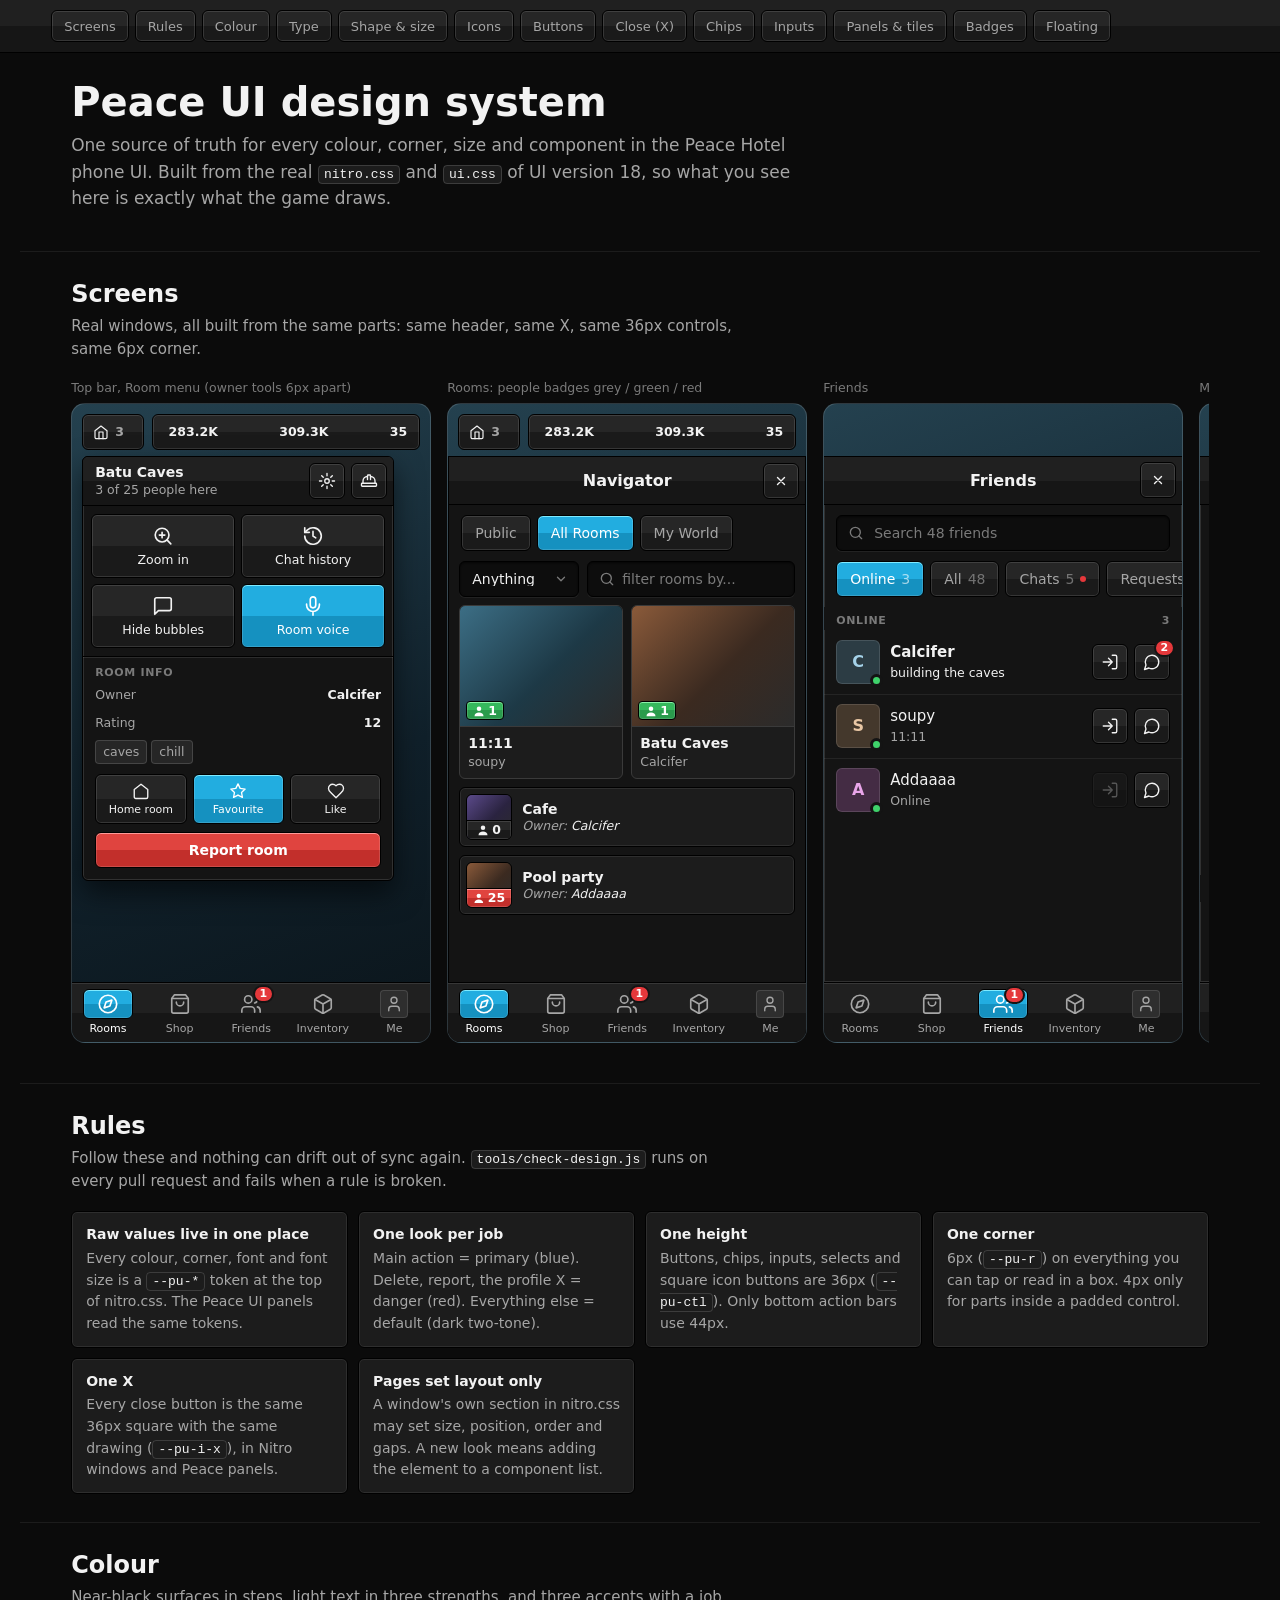
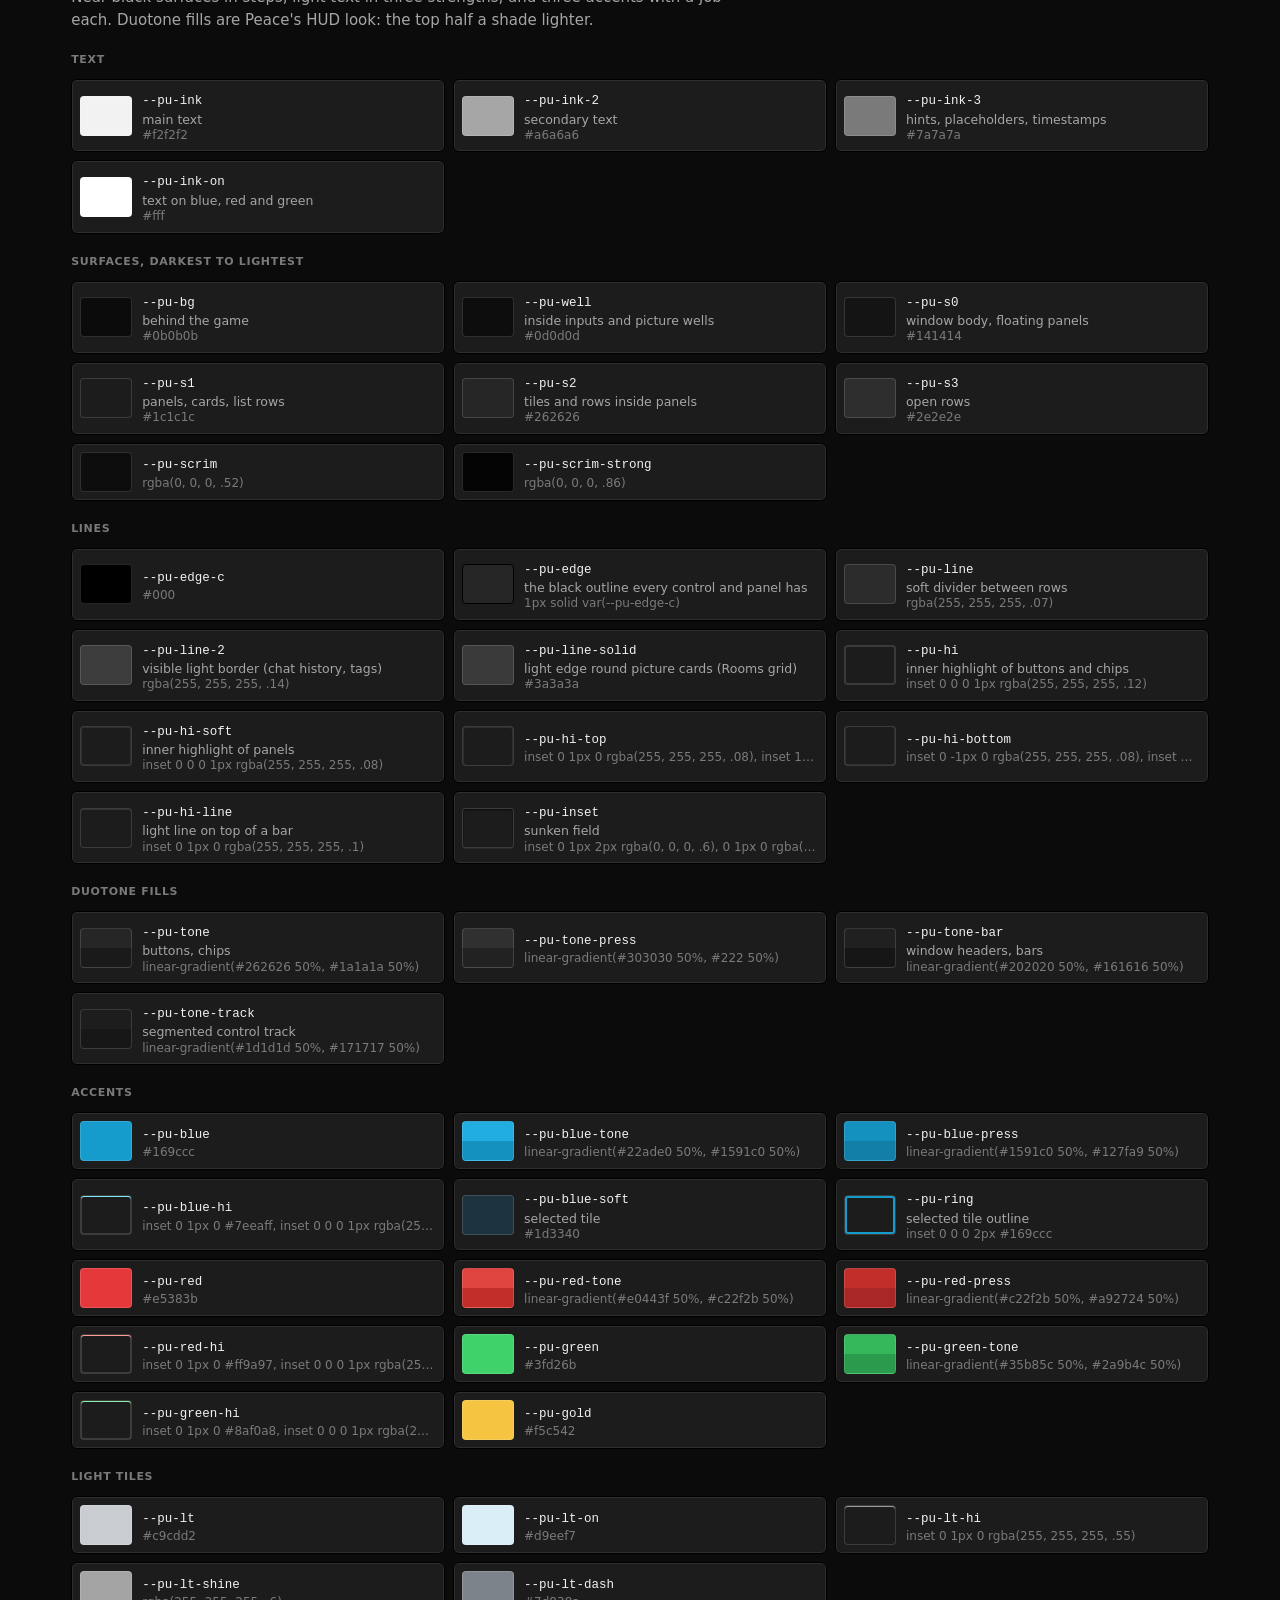
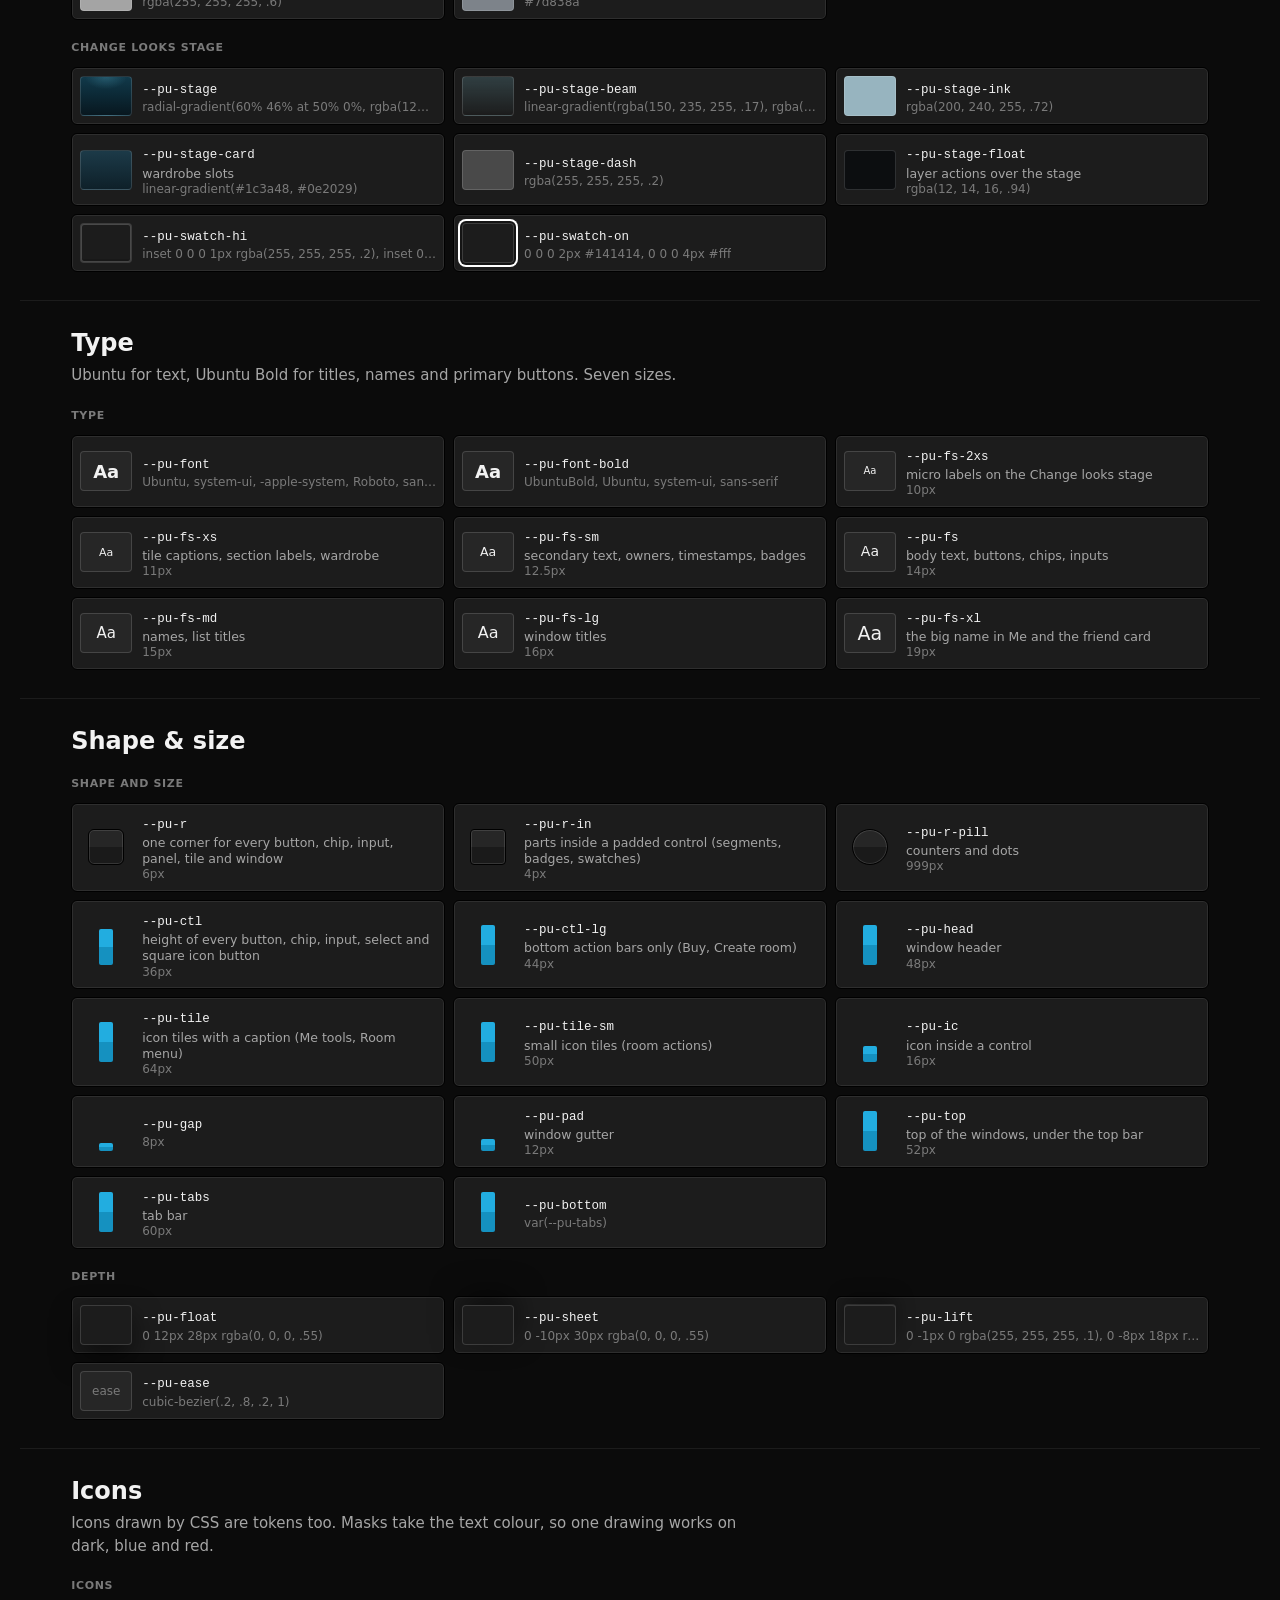
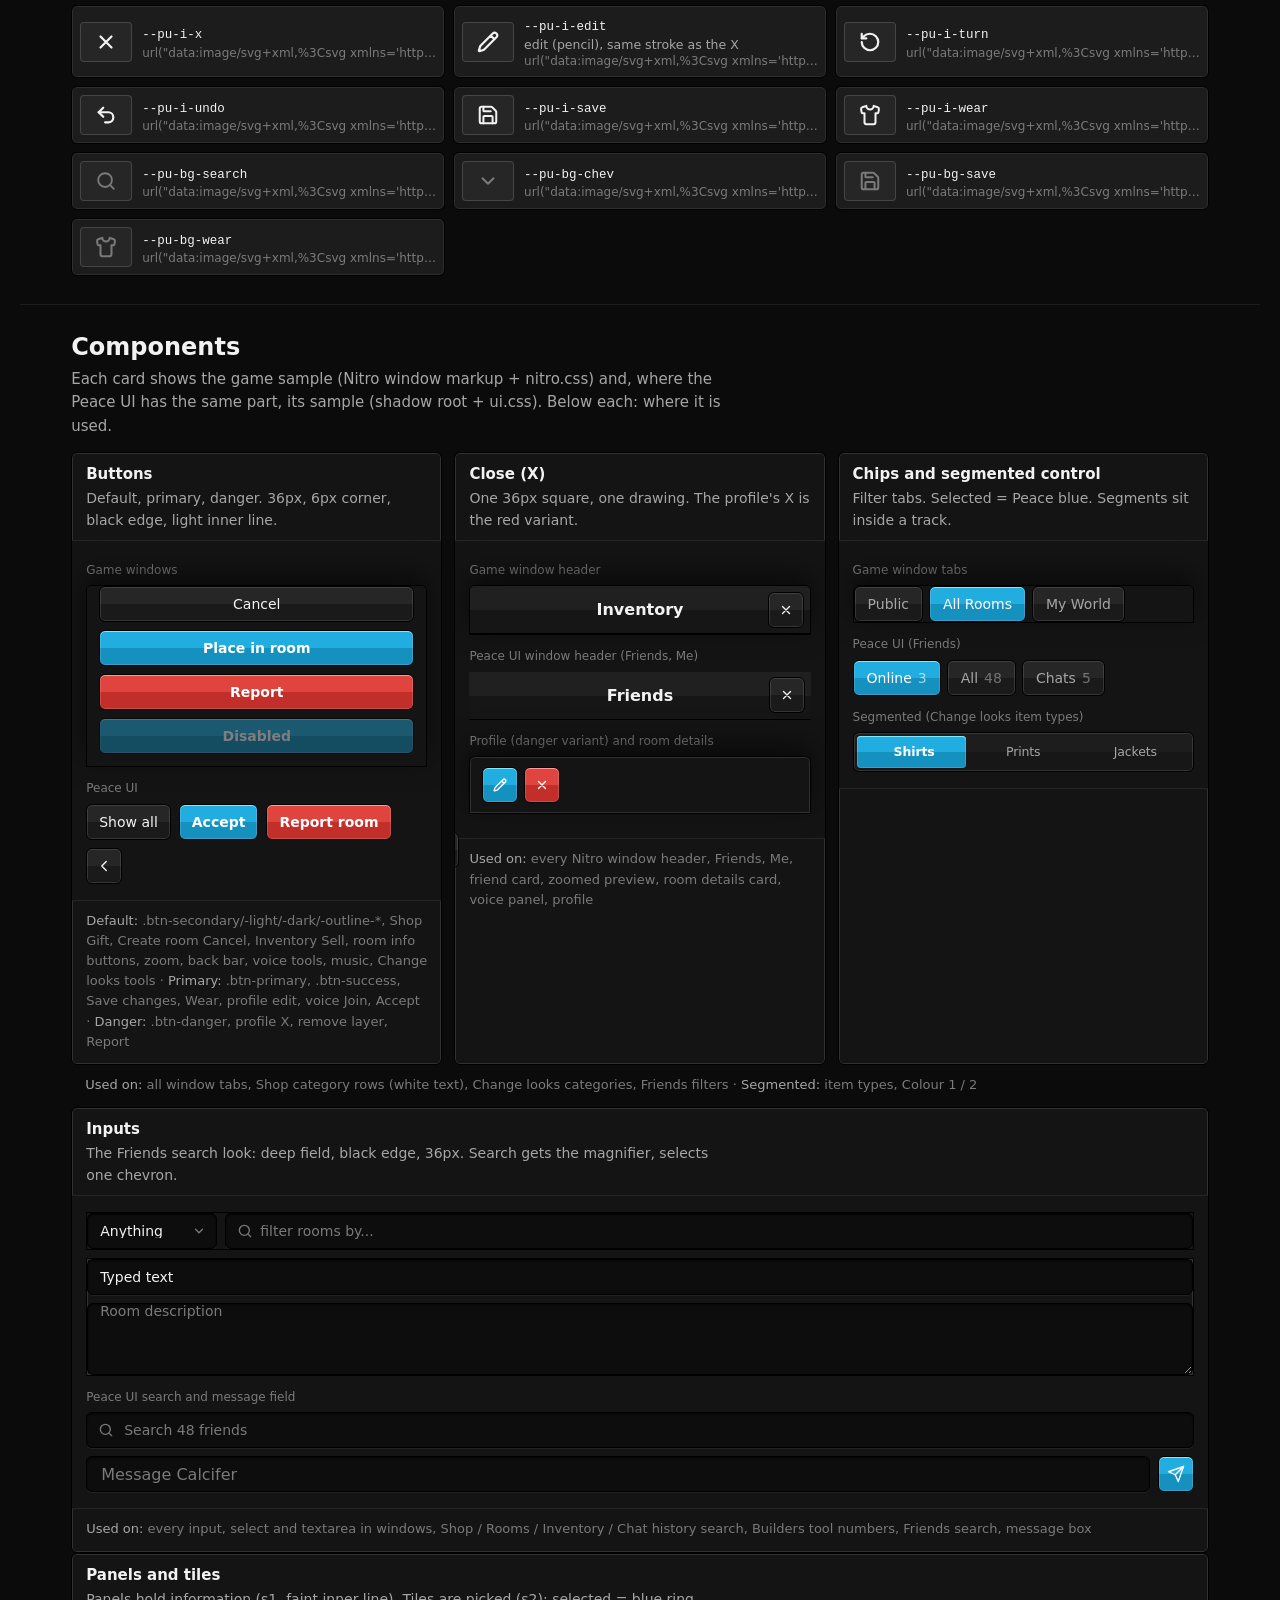
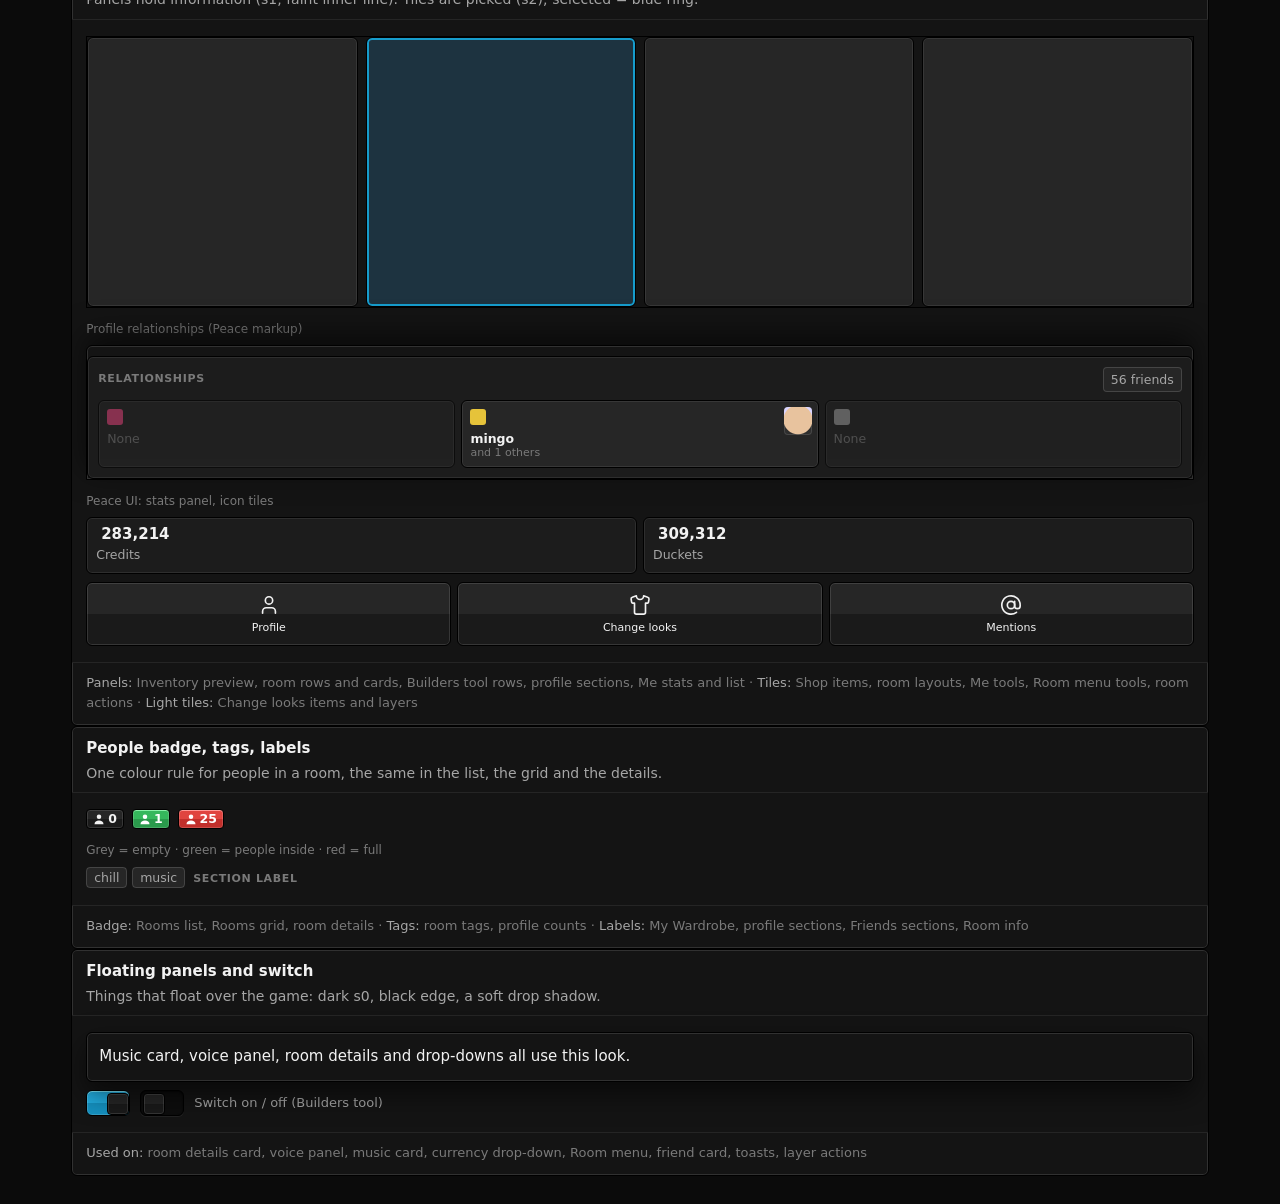
==== storybook/index.html @ 382a4e83 "Fix profile close button centring, tidy relationships, list every online player (v18) - Close/edit b" ====
<!DOCTYPE html>
<html lang="en" class="pu-on pu-dark">
<head>
<meta charset="utf-8">
<meta name="viewport" content="width=device-width, initial-scale=1">
<title>Peace UI design system</title>
<!-- The real game stylesheet (nitro.css): every sample below uses it, so this page can't drift from the game. -->
<style id="nitro">/*
 * Peace UI: added to the Nitro game document (not the Peace UI shadow root).
 * Every rule is gated on html.pu-on, which frame.js sets only after the Peace UI has mounted,
 * so if the script fails the original Nitro HUD stays visible.
 *
 * DESIGN SYSTEM. storybook/index.html in this repo shows every token and component, rendered with this file.
 *   1. TOKENS      Every colour, size, corner, font, shadow and icon. The only place with raw values.
 *                  ui.css (the Peace UI shadow root) uses the same tokens: custom properties inherit into it.
 *   2. SHELL       Nitro's own HUD hidden, the game area above the tab bar, windows as sheets, the dark pass.
 *   3. COMPONENTS  Each look is defined once, as a list of every element that has it: window, close (X),
 *                  buttons (default / primary / danger), chips, segmented control, inputs, panels, tiles,
 *                  pictures, floating panels, badges, tags, labels, text colours, switch.
 *   4. PAGES       Layout only (size, position, order, gaps, padding) per window. No colours, corners,
 *                  borders, shadows or fonts: for a new look, add the element to a component list above.
 *   5. MOTION
 * tools/check-design.js (run on every pull request) fails if a raw colour, corner or font shows up
 * outside TOKENS, in this file or in ui.css.
 */

/* ================================================================ 1. TOKENS */
/* @tokens-start */
html.pu-on {
  /* Type */
  --pu-font: Ubuntu, system-ui, -apple-system, Roboto, sans-serif;
  --pu-font-bold: UbuntuBold, Ubuntu, system-ui, sans-serif;
  --pu-fs-2xs: 10px;   /* micro labels on the Change looks stage */
  --pu-fs-xs: 11px;    /* tile captions, section labels, wardrobe */
  --pu-fs-sm: 12.5px;  /* secondary text, owners, timestamps, badges */
  --pu-fs: 14px;       /* body text, buttons, chips, inputs */
  --pu-fs-md: 15px;    /* names, list titles */
  --pu-fs-lg: 16px;    /* window titles */
  --pu-fs-xl: 19px;    /* the big name in Me and the friend card */

  /* Text */
  --pu-ink: #f2f2f2;   /* main text */
  --pu-ink-2: #a6a6a6; /* secondary text */
  --pu-ink-3: #7a7a7a; /* hints, placeholders, timestamps */
  --pu-ink-on: #fff;   /* text on blue, red and green */

  /* Surfaces, darkest to lightest */
  --pu-bg: #0b0b0b;    /* behind the game */
  --pu-well: #0d0d0d;  /* inside inputs and picture wells */
  --pu-s0: #141414;    /* window body, floating panels */
  --pu-s1: #1c1c1c;    /* panels, cards, list rows */
  --pu-s2: #262626;    /* tiles and rows inside panels */
  --pu-s3: #2e2e2e;    /* open rows */
  --pu-scrim: rgba(0, 0, 0, .52);
  --pu-scrim-strong: rgba(0, 0, 0, .86);

  /* Lines */
  --pu-edge-c: #000;
  --pu-edge: 1px solid var(--pu-edge-c);               /* the black outline every control and panel has */
  --pu-line: rgba(255, 255, 255, .07);                 /* soft divider between rows */
  --pu-line-2: rgba(255, 255, 255, .14);               /* visible light border (chat history, tags) */
  --pu-line-solid: #3a3a3a;                            /* light edge round picture cards (Rooms grid) */
  --pu-hi: inset 0 0 0 1px rgba(255, 255, 255, .12);   /* inner highlight of buttons and chips */
  --pu-hi-soft: inset 0 0 0 1px rgba(255, 255, 255, .08); /* inner highlight of panels */
  --pu-hi-top: inset 0 1px 0 rgba(255, 255, 255, .08), inset 1px 0 0 rgba(255, 255, 255, .08), inset -1px 0 0 rgba(255, 255, 255, .08);
  --pu-hi-bottom: inset 0 -1px 0 rgba(255, 255, 255, .08), inset 1px 0 0 rgba(255, 255, 255, .08), inset -1px 0 0 rgba(255, 255, 255, .08);
  --pu-hi-line: inset 0 1px 0 rgba(255, 255, 255, .1); /* light line on top of a bar */
  --pu-inset: inset 0 1px 2px rgba(0, 0, 0, .6), 0 1px 0 rgba(255, 255, 255, .06); /* sunken field */

  /* Duotone fills: Peace's HUD look, top half a shade lighter */
  --pu-tone: linear-gradient(#262626 50%, #1a1a1a 50%);       /* buttons, chips */
  --pu-tone-press: linear-gradient(#303030 50%, #222 50%);
  --pu-tone-bar: linear-gradient(#202020 50%, #161616 50%);   /* window headers, bars */
  --pu-tone-track: linear-gradient(#1d1d1d 50%, #171717 50%); /* segmented control track */

  /* Accents: Peace blue = main action / selected, red = close-danger / delete, green = people / online */
  --pu-blue: #169ccc;
  --pu-blue-tone: linear-gradient(#22ade0 50%, #1591c0 50%);
  --pu-blue-press: linear-gradient(#1591c0 50%, #127fa9 50%);
  --pu-blue-hi: inset 0 1px 0 #7eeaff, inset 0 0 0 1px rgba(255, 255, 255, .14);
  --pu-blue-soft: #1d3340;                                     /* selected tile */
  --pu-ring: inset 0 0 0 2px #169ccc;                          /* selected tile outline */
  --pu-red: #e5383b;
  --pu-red-tone: linear-gradient(#e0443f 50%, #c22f2b 50%);
  --pu-red-press: linear-gradient(#c22f2b 50%, #a92724 50%);
  --pu-red-hi: inset 0 1px 0 #ff9a97, inset 0 0 0 1px rgba(255, 255, 255, .14);
  --pu-green: #3fd26b;
  --pu-green-tone: linear-gradient(#35b85c 50%, #2a9b4c 50%);
  --pu-green-hi: inset 0 1px 0 #8af0a8, inset 0 0 0 1px rgba(255, 255, 255, .14);
  --pu-gold: #f5c542;

  /* Light tiles: avatar items and layers read better on a light tile */
  --pu-lt: #c9cdd2;
  --pu-lt-on: #d9eef7;
  --pu-lt-hi: inset 0 1px 0 rgba(255, 255, 255, .55);
  --pu-lt-shine: rgba(255, 255, 255, .6);
  --pu-lt-dash: #7d838a;
  /* Change looks stage: Peace's teal spotlight */
  --pu-stage: radial-gradient(60% 46% at 50% 0%, rgba(120, 225, 255, .2), transparent 70%), linear-gradient(#11394a, #0c2a37 45%, #08171f);
  --pu-stage-beam: linear-gradient(rgba(150, 235, 255, .17), rgba(150, 235, 255, .03) 85%, transparent);
  --pu-stage-ink: rgba(200, 240, 255, .72);
  --pu-stage-card: linear-gradient(#1c3a48, #0e2029);          /* wardrobe slots */
  --pu-stage-dash: rgba(255, 255, 255, .2);
  --pu-stage-float: rgba(12, 14, 16, .94);                     /* layer actions over the stage */
  --pu-swatch-hi: inset 0 0 0 1px rgba(255, 255, 255, .2), inset 0 -3px 0 rgba(0, 0, 0, .14);
  --pu-swatch-on: 0 0 0 2px #141414, 0 0 0 4px #fff;

  /* Shape and size */
  --pu-r: 6px;         /* one corner for every button, chip, input, panel, tile and window */
  --pu-r-in: 4px;      /* parts inside a padded control (segments, badges, swatches) */
  --pu-r-pill: 999px;  /* counters and dots */
  --pu-ctl: 36px;      /* height of every button, chip, input, select and square icon button */
  --pu-ctl-lg: 44px;   /* bottom action bars only (Buy, Create room) */
  --pu-head: 48px;     /* window header */
  --pu-tile: 64px;     /* icon tiles with a caption (Me tools, Room menu) */
  --pu-tile-sm: 50px;  /* small icon tiles (room actions) */
  --pu-ic: 16px;       /* icon inside a control */
  --pu-gap: 8px;
  --pu-pad: 12px;      /* window gutter */
  --pu-top: 52px;      /* top of the windows, under the top bar */
  --pu-tabs: 60px;     /* tab bar */
  --pu-bottom: var(--pu-tabs);

  /* Depth */
  --pu-float: 0 12px 28px rgba(0, 0, 0, .55);
  --pu-sheet: 0 -10px 30px rgba(0, 0, 0, .55);
  --pu-lift: 0 -1px 0 rgba(255, 255, 255, .1), 0 -8px 18px rgba(0, 0, 0, .35);
  --pu-ease: cubic-bezier(.2, .8, .2, 1);

  /* Icons. Masks (drawn in currentColor): close, turn, undo, save, wear. Backgrounds (drawn in --pu-ink-3): search, chevron, hints. */
  --pu-i-x: url("data:image/svg+xml,%3Csvg xmlns='http://www.w3.org/2000/svg' viewBox='0 0 24 24' fill='none' stroke='%23000' stroke-width='2.4' stroke-linecap='round'%3E%3Cpath d='M18 6 6 18M6 6l12 12'/%3E%3C/svg%3E");
  --pu-i-edit: url("data:image/svg+xml,%3Csvg xmlns='http://www.w3.org/2000/svg' viewBox='0 0 24 24' fill='none' stroke='%23000' stroke-width='2.4' stroke-linecap='round' stroke-linejoin='round'%3E%3Cpath d='M21.17 6.81a2.82 2.82 0 0 0-3.99-3.99L3.84 16.17a2 2 0 0 0-.5.83l-1.32 4.35a.5.5 0 0 0 .62.62l4.35-1.32a2 2 0 0 0 .83-.5zM15 5l4 4'/%3E%3C/svg%3E"); /* edit (pencil), same stroke as the X */
  --pu-i-turn: url("data:image/svg+xml,%3Csvg xmlns='http://www.w3.org/2000/svg' viewBox='0 0 24 24' fill='none' stroke='%23000' stroke-width='2.4' stroke-linecap='round' stroke-linejoin='round'%3E%3Cpath d='M3 12a9 9 0 1 0 9-9 9.75 9.75 0 0 0-6.74 2.74L3 8'/%3E%3Cpath d='M3 3v5h5'/%3E%3C/svg%3E");
  --pu-i-undo: url("data:image/svg+xml,%3Csvg xmlns='http://www.w3.org/2000/svg' viewBox='0 0 24 24' fill='none' stroke='%23000' stroke-width='2.4' stroke-linecap='round' stroke-linejoin='round'%3E%3Cpath d='M9 14 4 9l5-5'/%3E%3Cpath d='M4 9h10.5a5.5 5.5 0 0 1 0 11H11'/%3E%3C/svg%3E");
  --pu-i-save: url("data:image/svg+xml,%3Csvg xmlns='http://www.w3.org/2000/svg' viewBox='0 0 24 24' fill='none' stroke='%23000' stroke-width='2.2' stroke-linecap='round' stroke-linejoin='round'%3E%3Cpath d='M15.2 3a2 2 0 0 1 1.4.6l3.8 3.8a2 2 0 0 1 .6 1.4V19a2 2 0 0 1-2 2H5a2 2 0 0 1-2-2V5a2 2 0 0 1 2-2z'/%3E%3Cpath d='M17 21v-7a1 1 0 0 0-1-1H8a1 1 0 0 0-1 1v7'/%3E%3Cpath d='M7 3v4a1 1 0 0 0 1 1h7'/%3E%3C/svg%3E");
  --pu-i-wear: url("data:image/svg+xml,%3Csvg xmlns='http://www.w3.org/2000/svg' viewBox='0 0 24 24' fill='none' stroke='%23000' stroke-width='2.2' stroke-linecap='round' stroke-linejoin='round'%3E%3Cpath d='M20.38 3.46 16 2a4 4 0 0 1-8 0L3.62 3.46a2 2 0 0 0-1.34 2.23l.58 3.47a1 1 0 0 0 .99.84H6v10c0 1.1.9 2 2 2h8a2 2 0 0 0 2-2V10h2.15a1 1 0 0 0 .99-.84l.58-3.47a2 2 0 0 0-1.34-2.23z'/%3E%3C/svg%3E");
  --pu-bg-search: url("data:image/svg+xml,%3Csvg xmlns='http://www.w3.org/2000/svg' viewBox='0 0 24 24' fill='none' stroke='%237a7a7a' stroke-width='2' stroke-linecap='round'%3E%3Ccircle cx='11' cy='11' r='7.5'/%3E%3Cpath d='m20.5 20.5-4.2-4.2'/%3E%3C/svg%3E");
  --pu-bg-chev: url("data:image/svg+xml,%3Csvg xmlns='http://www.w3.org/2000/svg' viewBox='0 0 24 24' fill='none' stroke='%237a7a7a' stroke-width='2.2' stroke-linecap='round' stroke-linejoin='round'%3E%3Cpath d='m6 9 6 6 6-6'/%3E%3C/svg%3E");
  --pu-bg-save: url("data:image/svg+xml,%3Csvg xmlns='http://www.w3.org/2000/svg' viewBox='0 0 24 24' fill='none' stroke='%237a7a7a' stroke-width='2.2' stroke-linecap='round' stroke-linejoin='round'%3E%3Cpath d='M15.2 3a2 2 0 0 1 1.4.6l3.8 3.8a2 2 0 0 1 .6 1.4V19a2 2 0 0 1-2 2H5a2 2 0 0 1-2-2V5a2 2 0 0 1 2-2z'/%3E%3Cpath d='M17 21v-7a1 1 0 0 0-1-1H8a1 1 0 0 0-1 1v7'/%3E%3Cpath d='M7 3v4a1 1 0 0 0 1 1h7'/%3E%3C/svg%3E");
  --pu-bg-wear: url("data:image/svg+xml,%3Csvg xmlns='http://www.w3.org/2000/svg' viewBox='0 0 24 24' fill='none' stroke='%237a7a7a' stroke-width='2.2' stroke-linecap='round' stroke-linejoin='round'%3E%3Cpath d='M20.38 3.46 16 2a4 4 0 0 1-8 0L3.62 3.46a2 2 0 0 0-1.34 2.23l.58 3.47a1 1 0 0 0 .99.84H6v10c0 1.1.9 2 2 2h8a2 2 0 0 0 2-2V10h2.15a1 1 0 0 0 .99-.84l.58-3.47a2 2 0 0 0-1.34-2.23z'/%3E%3C/svg%3E");
}
html.pu-looks { --pu-bottom: 0px; }
/* @tokens-end */


/* ================================================================ 2. SHELL */
/* Keep all of Nitro (room, windows, chat input) above the Peace tab bar.
   The transform makes Nitro's position:fixed children use #root as their box. */
html.pu-on #root {
  position: fixed !important; top: 0 !important; left: 0 !important; right: 0 !important; bottom: var(--pu-bottom) !important;
  width: auto !important; height: auto !important; overflow: hidden !important; transform: translateZ(0);
}
html.pu-on body { background: var(--pu-bg) !important; }

/* Nitro's own navigation, replaced by the Peace tab bar, Friends and Me.
   Hidden elements can still be clicked from script, which is how the tabs open Nitro windows. */
html.pu-on .nitro-hud-tabbar,
html.pu-on .nitro-hud-tabs-toggle,
html.pu-on .toolbar-navigation-list,
html.pu-on .toolbar-collapse-toggle,
html.pu-on .nitro-toolbar-me,
html.pu-on .hud-more-friends,
html.pu-on .toolbar-friend-bar-container,
html.pu-on .nitro-purse-container { display: none !important; }

/* Peace's More sheet stays in the page (hidden, no height) so its room tools and voice panel can render. */
html.pu-on .nitro-hud-more-sheet {
  display: block !important; visibility: hidden !important; height: 0 !important; min-height: 0 !important; max-height: 0 !important;
  padding: 0 !important; margin: 0 !important; border: 0 !important; overflow: visible !important;
  transform: none !important; animation: none !important; pointer-events: none !important;
}
html.pu-on .nitro-hud-more-sheet > :not(#hud-more-voice):not(#hud-more-room) { display: none !important; }

/* Every Nitro window is a full-width sheet at the bottom of the game area, so none is wider than the screen. */
html.pu-on .draggable-window { left: 0 !important; right: 0 !important; top: auto !important; bottom: 0 !important; transform: none !important; width: 100% !important; }
html.pu-on .draggable-window > .nitro-card {
  width: 100% !important; min-width: 0 !important; max-width: none !important; max-height: calc(100vh - var(--pu-bottom) - 60px) !important; overflow: hidden !important;
}
/* No dead space at the bottom (Nitro caps the content at 80% of the card) */
html.pu-on .draggable-window > .nitro-card > .content-area { max-height: none !important; min-height: 0 !important; }
/* Big windows take the whole game area under the top bar */
html.pu-on .draggable-window:has(> .nitro-catalog),
html.pu-on .draggable-window:has(> .nitro-inventory:not(.trading)),
html.pu-on .draggable-window:has(> .nitro-navigator),
html.pu-on .draggable-window:has(> .nitro-rarevalues-window),
html.pu-on .draggable-window:has(> .nitro-room-creator) { top: var(--pu-top) !important; }
html.pu-on .draggable-window > :is(.nitro-catalog, .nitro-inventory:not(.trading), .nitro-navigator, .nitro-rarevalues-window, .nitro-room-creator) {
  height: 100% !important; max-height: none !important;
}
html.pu-on :is(.nitro-catalog, .nitro-inventory, .nitro-navigator, .nitro-room-creator) .content-area { flex: 1 1 auto !important; min-height: 0 !important; height: auto !important; }
/* Change looks covers the top bar and the tab bar too (frame.js sets html.pu-looks and hides the Peace UI bars) */
html.pu-on .draggable-window:has(> .nitro-avatar-editor) { top: 0 !important; bottom: 0 !important; height: auto !important; }
html.pu-on .draggable-window > .nitro-avatar-editor { height: 100% !important; min-height: 0 !important; max-height: none !important; }
html.pu-looks #hud-more-voice:not(:empty) { visibility: hidden !important; pointer-events: none !important; }
/* Room menu reads Nitro's Room info window; it stays open but hidden while the menu is open */
html.pu-rihide .draggable-window:has(> .nitro-room-info) { visibility: hidden !important; pointer-events: none !important; }
/* Scrolling lists built on Bootstrap's .grid: the first row was 1fr and stretched. */
html.pu-on .nitro-card .overflow-auto.grid { grid-template-rows: none !important; align-content: start !important; }

/* Dark pass: frame.js marks elements by their computed colour (Nitro's windows are drawn for a light theme).
   Near-black text turns light, light neutral backgrounds become dark surfaces, pastels keep a faint tint. */
html.pu-dark [data-pu-ink="1"] { color: var(--pu-ink) !important; }
html.pu-dark [data-pu-ink="2"] { color: var(--pu-ink-2) !important; }
html.pu-dark [data-pu-ink="tint"] { color: var(--pu-tink) !important; }
/* Only the colour changes when the element has its own picture: virtual lists (Change looks items) mark a tile
   before Nitro gives it its image, and the background shorthand would hide that image. */
html.pu-dark [data-pu-bg="1"]:not([style*="background-image"]) { background: var(--pu-s1) !important; box-shadow: none !important; }
html.pu-dark [data-pu-bg="2"]:not([style*="background-image"]) { background: var(--pu-s2) !important; box-shadow: none !important; }
html.pu-dark [data-pu-bg="tint"]:not([style*="background-image"]) { background: color-mix(in srgb, var(--pu-tint) 14%, var(--pu-s1)) !important; box-shadow: none !important; }
html.pu-dark [data-pu-bg="1"][style*="background-image"] { background-color: var(--pu-s1) !important; box-shadow: none !important; }
html.pu-dark [data-pu-bg="2"][style*="background-image"] { background-color: var(--pu-s2) !important; box-shadow: none !important; }
html.pu-dark [data-pu-bg="tint"][style*="background-image"] { background-color: color-mix(in srgb, var(--pu-tint) 14%, var(--pu-s1)) !important; box-shadow: none !important; }
html.pu-dark [data-pu-bd="1"] { border-color: var(--pu-line) !important; }

/* Scroll edge fade: registered here (document) so the Peace UI shadow root can use them too.
   Lists fade at the top/bottom edge only while there is more to scroll that way. */
@property --pu-ft { syntax: '<length>'; inherits: false; initial-value: 0px; }
@property --pu-fb { syntax: '<length>'; inherits: false; initial-value: 0px; }
@keyframes pu-edge { 0% { --pu-ft: 0px; --pu-fb: 22px; } 6% { --pu-ft: 22px; --pu-fb: 22px; } 94% { --pu-ft: 22px; --pu-fb: 22px; } 100% { --pu-ft: 22px; --pu-fb: 0px; } }
html.pu-on .draggable-window > .nitro-card:not(.nitro-avatar-editor) .overflow-auto,
html.pu-on .nitro-inventory .g-col-7 > div,
html.pu-on .nitro-room-creator .content-area {
  -webkit-mask-image: linear-gradient(to bottom, transparent 0, black var(--pu-ft), black calc(100% - var(--pu-fb)), transparent 100%);
  mask-image: linear-gradient(to bottom, transparent 0, black var(--pu-ft), black calc(100% - var(--pu-fb)), transparent 100%);
  animation: pu-edge linear both; animation-timeline: scroll(self);
}


/* ================================================================ 3. COMPONENTS */

/* ---- Window: card, header, title ---- */
html.pu-on .draggable-window > .nitro-card {
  background: var(--pu-s0) !important; border: var(--pu-edge) !important; border-radius: var(--pu-r) var(--pu-r) 0 0 !important; box-shadow: var(--pu-hi), var(--pu-sheet) !important;
}
html.pu-on .draggable-window > :is(.nitro-catalog, .nitro-inventory:not(.trading), .nitro-navigator, .nitro-rarevalues-window, .nitro-room-creator, .nitro-avatar-editor) {
  border-radius: 0 !important; box-shadow: var(--pu-hi) !important;
}
html.pu-on .draggable-window > .nitro-avatar-editor { border: 0 !important; box-shadow: none !important; }
html.pu-on .draggable-window .nitro-card-header {
  min-height: var(--pu-head) !important; padding: 0 !important;
  background: var(--pu-tone-bar) !important; border: 0 !important; border-bottom: var(--pu-edge) !important; box-shadow: none !important;
}
html.pu-on .draggable-window .nitro-card-header-text { color: var(--pu-ink) !important; font: 700 var(--pu-fs-lg)/1.2 var(--pu-font-bold) !important; text-shadow: none !important; }
html.pu-on .draggable-window .nitro-card .content-area { background: var(--pu-s0) !important; color: var(--pu-ink) !important; }
html.pu-on .draggable-window .nitro-card-tabs { background: var(--pu-s0) !important; border: 0 !important; box-shadow: none !important; }

/* ---- Close (X): one size, one drawing, everywhere. The profile's is the red variant (danger). ---- */
html.pu-on .draggable-window .nitro-card-header-close,
html.pu-on .user-profile .profile-nav-close,
html.pu-on .user-profile .profile-nav-edit,
html.pu-on .popover .pu-x,
html.pu-on #hud-more-voice .voice-tools-toggle {
  width: var(--pu-ctl) !important; height: var(--pu-ctl) !important; min-width: var(--pu-ctl) !important; padding: 0 !important; margin: 0 !important;
  display: flex !important; align-items: center !important; justify-content: center !important; gap: 0 !important; cursor: pointer;
  background: var(--pu-tone) !important; border: var(--pu-edge) !important; border-radius: var(--pu-r) !important; box-shadow: var(--pu-hi) !important;
  color: var(--pu-ink) !important; font-size: 0 !important; line-height: 0 !important; text-shadow: none !important;
}
html.pu-on .draggable-window .nitro-card-header-close > *,
html.pu-on .user-profile .profile-nav-close > *,
html.pu-on .user-profile .profile-nav-edit > *,
html.pu-on .popover .pu-x > *,
html.pu-on #hud-more-voice .voice-tools-toggle > * { display: none !important; }
html.pu-on .draggable-window .nitro-card-header-close::before,
html.pu-on .user-profile .profile-nav-close::before,
html.pu-on .user-profile .profile-nav-edit::before,
html.pu-on .popover .pu-x::before,
html.pu-on #hud-more-voice .voice-tools-toggle::before {
  content: '' !important; display: block !important; position: static !important; flex: none !important; width: 14px !important; height: 14px !important; margin: 0 !important;
  border: 0 !important; background: currentColor !important; transform: none !important; opacity: 1 !important;
  -webkit-mask: var(--pu-i-x) center / contain no-repeat; mask: var(--pu-i-x) center / contain no-repeat;
}
html.pu-on .draggable-window .nitro-card-header-close::after,
html.pu-on .user-profile .profile-nav-close::after,
html.pu-on .user-profile .profile-nav-edit::after,
html.pu-on .popover .pu-x::after,
html.pu-on #hud-more-voice .voice-tools-toggle::after { content: none !important; display: none !important; }
html.pu-on .user-profile .profile-nav-edit::before { -webkit-mask-image: var(--pu-i-edit); mask-image: var(--pu-i-edit); }
/* The profile's X is a .btn with a "×" text: the button rule's font size would show it under the drawing. */
html.pu-on .draggable-window > .nitro-card.user-profile .profile-nav-actions .btn { font-size: 0 !important; gap: 0 !important; }
html.pu-on .draggable-window .nitro-card-header-close:active,
html.pu-on .popover .pu-x:active,
html.pu-on #hud-more-voice .voice-tools-toggle:active { background: var(--pu-tone-press) !important; }

/* ---- Buttons. Every button in a window is one height (--pu-ctl) and one of three looks:
        default (dark two-tone), primary (Peace blue), danger (red). ---- */
html.pu-on .draggable-window > .nitro-card:not(.nitro-avatar-editor) .btn {
  min-height: var(--pu-ctl); padding-top: 0; padding-bottom: 0; display: inline-flex; align-items: center; justify-content: center; gap: 6px;
  border-radius: var(--pu-r) !important; font-size: var(--pu-fs) !important; line-height: 1.2 !important; text-shadow: none !important;
}
/* every clickable box in a window gets the one corner */
html.pu-on .draggable-window > .nitro-card:not(.nitro-avatar-editor) :is(.form-control, .form-select, .nav-link, .layout-grid-item) { border-radius: var(--pu-r) !important; }
html.pu-on .draggable-window > .nitro-card:not(.nitro-avatar-editor) .btn.btn-sm { min-height: var(--pu-ctl); }
html.pu-on .draggable-window > .nitro-card:not(.nitro-avatar-editor) .btn svg { flex: none; }
/* default */
html.pu-on .draggable-window :is(.btn-secondary, .btn-light, .btn-dark, .btn-outline-secondary, .btn-outline-dark, .btn-outline-light),
html.pu-on .draggable-window .nitro-catalog .purchase-buttons .btn-primary,
html.pu-on .draggable-window .nitro-inventory .g-col-5 .btn + .btn-primary,
html.pu-on .draggable-window .nitro-room-creator .g-col-5 > .d-flex.gap-2:last-child .btn-danger,
html.pu-on .draggable-window .nitro-room-info .settings-room-infoss,
html.pu-on .draggable-window .nitro-room-info .btn-grpup .btn,
html.pu-on .draggable-window .nitro-avatar-editor .figure-preview-container .arrow-container .icon,
html.pu-on .draggable-window .nitro-avatar-editor .action-buttons .btn,
html.pu-on .draggable-window .nitro-avatar-editor .avatar-layer-panel .btn-layers,
html.pu-on .draggable-window .nitro-avatar-editor .saved-outfit-container .button-container > *,
html.pu-on .nitro-avatar-editor .pu-lkbar > button,
html.pu-on .nitro-catalog .pu-back,
html.pu-on .pu-zoom,
html.pu-on #hud-more-voice .voice-tool-button,
html.pu-on #hud-more-voice .voice-icon-button,
html.pu-on .nitro-phone-corner .phone-corner-btn,
html.pu-on .rv-pagebtn,
html.pu-on .chat-input-extras-close,
html.pu-on .chat-image-upload-btn:not(.send),
html.pu-on .user-profile .friend-btn {
  background: var(--pu-tone) !important; border: var(--pu-edge) !important; border-image: none !important; border-radius: var(--pu-r) !important; box-shadow: var(--pu-hi) !important;
  color: var(--pu-ink) !important; font-family: var(--pu-font) !important; font-weight: 400 !important; text-shadow: none !important;
}
html.pu-on .draggable-window :is(.btn-secondary, .btn-light, .btn-dark, .btn-outline-secondary, .btn-outline-dark, .btn-outline-light):active,
html.pu-on .draggable-window .nitro-catalog .purchase-buttons .btn-primary:active,
html.pu-on .draggable-window .nitro-inventory .g-col-5 .btn + .btn-primary:active,
html.pu-on .draggable-window .nitro-room-info .btn-grpup .btn:active,
html.pu-on .draggable-window .nitro-avatar-editor .figure-preview-container .arrow-container .icon:active,
html.pu-on .draggable-window .nitro-avatar-editor .action-buttons .btn:active,
html.pu-on .draggable-window .nitro-avatar-editor .avatar-layer-panel .btn-layers:active,
html.pu-on .draggable-window .nitro-avatar-editor .saved-outfit-container .button-container > :active,
html.pu-on .nitro-avatar-editor .pu-lkbar > button:active,
html.pu-on .nitro-catalog .pu-back:active,
html.pu-on .pu-zoom:active,
html.pu-on .chat-input-extras-close:active,
html.pu-on .chat-image-upload-btn:not(.send):active,
html.pu-on .rv-pagebtn:active { background: var(--pu-tone-press) !important; }
/* primary */
html.pu-on .draggable-window .btn-primary:not(.btn-danger),
html.pu-on .draggable-window .btn-success,
html.pu-on .draggable-window .nitro-room-info .btn-grpup .btn.is-active,
html.pu-on .draggable-window .nitro-avatar-editor .saved-outfit-container .button-container > button + button,
html.pu-on .user-profile .profile-nav-edit,
html.pu-on #hud-more-voice .voice-join,
html.pu-on .chat-image-upload-btn.send,
html.pu-on .nitro-phone-corner .phone-corner-btn.open {
  background: var(--pu-blue-tone) !important; border: var(--pu-edge) !important; border-radius: var(--pu-r) !important; box-shadow: var(--pu-blue-hi) !important;
  color: var(--pu-ink-on) !important; font-family: var(--pu-font-bold) !important; font-weight: 700 !important; text-shadow: none !important;
}
html.pu-on .draggable-window .btn-primary:not(.btn-danger):active,
html.pu-on .draggable-window .btn-success:active,
html.pu-on .draggable-window .nitro-avatar-editor .saved-outfit-container .button-container > button + button:active,
html.pu-on .chat-image-upload-btn.send:active,
html.pu-on .user-profile .profile-nav-edit:active { background: var(--pu-blue-press) !important; }
/* the default ones listed above win over primary/danger where Nitro uses those classes for a secondary action */
html.pu-on .draggable-window .nitro-catalog .purchase-buttons .btn.btn-primary,
html.pu-on .draggable-window .nitro-inventory .g-col-5 .btn + .btn.btn-primary,
html.pu-on .draggable-window .nitro-room-creator .g-col-5 > .d-flex.gap-2:last-child .btn.btn-danger {
  background: var(--pu-tone) !important; box-shadow: var(--pu-hi) !important; color: var(--pu-ink) !important; font-family: var(--pu-font) !important; font-weight: 400 !important;
}
/* danger */
html.pu-on .draggable-window .btn-danger,
html.pu-on .user-profile .profile-nav-close,
html.pu-on .draggable-window .nitro-avatar-editor .avatar-layer-row > .btn-danger {
  background: var(--pu-red-tone) !important; border: var(--pu-edge) !important; border-radius: var(--pu-r) !important; box-shadow: var(--pu-red-hi) !important;
  color: var(--pu-ink-on) !important; font-family: var(--pu-font-bold) !important; font-weight: 700 !important; text-shadow: none !important;
}
html.pu-on .draggable-window .btn-danger:active,
html.pu-on .user-profile .profile-nav-close:active { background: var(--pu-red-press) !important; }
html.pu-on .user-profile :is(.profile-nav-edit, .profile-nav-close) svg { color: var(--pu-ink-on) !important; fill: currentColor; }
html.pu-on .draggable-window .btn.disabled, html.pu-on .draggable-window .btn:disabled { opacity: .45 !important; }
/* joined buttons (wardrobe slot: Save | Wear share one edge) */
html.pu-on .draggable-window .nitro-avatar-editor .saved-outfit-container .button-container { background: var(--pu-edge-c); }
html.pu-on .draggable-window .nitro-avatar-editor .saved-outfit-container .button-container > *,
html.pu-on .draggable-window .nitro-avatar-editor .saved-outfit-container .button-container > button + button { border: 0 !important; border-radius: 0 !important; }

/* ---- Chips: window tabs, Shop category rows, Change looks category tabs. Selected = blue. ---- */
html.pu-on .draggable-window .nitro-card-tabs .nav-link,
html.pu-on .nitro-catalog .nitro-catalog-navigation-grid-container .layout-grid-item,
html.pu-on .chat-input-extras-tab,
html.pu-on .draggable-window .nitro-avatar-editor .avatar-editor-tabs .nav-link {
  background: var(--pu-tone) !important; border: var(--pu-edge) !important; border-image: none !important; border-radius: var(--pu-r) !important; box-shadow: var(--pu-hi) !important;
  color: var(--pu-ink-2) !important; font: 500 var(--pu-fs)/1 var(--pu-font) !important; text-shadow: none !important;
}
html.pu-on .draggable-window .nitro-card-tabs .nav-link:before,
html.pu-on .draggable-window .nitro-card-tabs .nav-link:after { display: none !important; }
html.pu-on .nitro-catalog .nitro-catalog-navigation-grid-container .layout-grid-item { color: var(--pu-ink) !important; }
html.pu-on .draggable-window .nitro-card-tabs .nav-link.active,
html.pu-on .nitro-catalog .nitro-catalog-navigation-grid-container .layout-grid-item.active,
html.pu-on .chat-input-extras-tab.active,
html.pu-on .draggable-window .nitro-avatar-editor .avatar-editor-tabs .nav-link.active,
html.pu-on .draggable-window .nitro-avatar-editor.expanded .avatar-editor-tabs .nav-link:has(.tab-wardrobe) {
  background: var(--pu-blue-tone) !important; box-shadow: var(--pu-blue-hi) !important; color: var(--pu-ink-on) !important;
}
html.pu-on .draggable-window .nitro-avatar-editor.expanded .avatar-editor-tabs .nav-link.active:not(:has(.tab-wardrobe)) { background: var(--pu-tone) !important; box-shadow: var(--pu-hi) !important; }
html.pu-on .nitro-catalog .nitro-catalog-navigation-grid-container .layout-grid-item:not(.active):active { background: var(--pu-tone-press) !important; }

/* ---- Segmented control: a track with options inside; the chosen one is blue (item types, Colour 1 / 2) ---- */
html.pu-on .draggable-window .nitro-avatar-editor .choose-clothing > .d-flex:has(> .category-item),
html.pu-on .nitro-avatar-editor .pu-lkslots {
  background: var(--pu-tone-track) !important; border: var(--pu-edge) !important; border-radius: var(--pu-r) !important; box-shadow: var(--pu-hi) !important;
}
html.pu-on .draggable-window .nitro-avatar-editor .category-item,
html.pu-on .nitro-avatar-editor .pu-lkslots button {
  background: transparent !important; border: 0 !important; border-radius: var(--pu-r-in) !important; box-shadow: none !important;
  color: var(--pu-ink-2) !important; font: 500 var(--pu-fs-sm)/1 var(--pu-font) !important;
}
html.pu-on .draggable-window .nitro-avatar-editor .category-item * { color: inherit !important; font: inherit !important; }
html.pu-on .draggable-window .nitro-avatar-editor .category-item:has(> .selected),
html.pu-on .nitro-avatar-editor .pu-lkslots button.on {
  background: var(--pu-blue-tone) !important; box-shadow: var(--pu-blue-hi) !important; color: var(--pu-ink-on) !important; font-weight: 700 !important;
}

/* ---- Inputs: the Friends search look (deep field, black edge), one height with the chips ---- */
html.pu-on .draggable-window > .nitro-card:not(.nitro-avatar-editor) :is(input.form-control, select.form-select, .form-control:not(textarea), input[type="text"], input[type="number"], input[type="search"], select, textarea),
html.pu-on .nitro-chat-history-window .ch-search input,
html.pu-on .builders-tools input {
  min-height: var(--pu-ctl) !important; padding: 0 var(--pu-pad) !important; outline: 0 !important;
  background-color: var(--pu-well) !important; border: var(--pu-edge) !important; border-radius: var(--pu-r) !important; box-shadow: var(--pu-inset) !important;
  color: var(--pu-ink) !important; font: 400 var(--pu-fs)/1 var(--pu-font) !important;
}
html.pu-on .draggable-window > .nitro-card:not(.nitro-avatar-editor) :is(input.form-control, select.form-select, .form-control:not(textarea), input[type="text"], input[type="number"], input[type="search"], select),
html.pu-on .nitro-chat-history-window .ch-search input,
html.pu-on .builders-tools input { height: var(--pu-ctl) !important; }
html.pu-on .draggable-window > .nitro-card:not(.nitro-avatar-editor) textarea { padding: 8px var(--pu-pad) !important; line-height: 1.35 !important; }
html.pu-on .draggable-window > .nitro-card:not(.nitro-avatar-editor) :is(input, textarea)::placeholder { color: var(--pu-ink-3) !important; font-family: var(--pu-font) !important; font-style: normal !important; opacity: 1 !important; }
html.pu-on .draggable-window > .nitro-card:not(.nitro-avatar-editor) :is(input, select, textarea):focus,
html.pu-on .builders-tools input:focus { border-color: var(--pu-blue) !important; }
/* search: the magnifier on the left (Enter or typing searches; Nitro's pencils are hidden) */
html.pu-on .draggable-window .nitro-catalog .catalog-left input.form-control,
html.pu-on .draggable-window > .nitro-card.nitro-navigator input.form-control,
html.pu-on .draggable-window .nitro-inventory:not(.trading) .content-area > .d-flex:first-child input,
html.pu-on .draggable-window .nitro-chat-history-window .ch-search input {
  padding-left: 34px !important; background-image: var(--pu-bg-search) !important; background-repeat: no-repeat !important; background-position: 11px center !important; background-size: var(--pu-ic) var(--pu-ic) !important;
}
html.pu-on .nitro-catalog .catalog-search-button, html.pu-on .nitro-navigator .navigator-search-button { display: none !important; }
/* select: one small chevron */
html.pu-on .draggable-window > .nitro-card:not(.nitro-avatar-editor) :is(select, select.form-select) {
  padding: 0 30px 0 var(--pu-pad) !important; -webkit-appearance: none !important; appearance: none !important;
  background-image: var(--pu-bg-chev) !important; background-repeat: no-repeat !important; background-position: right 10px center !important; background-size: 14px 14px !important;
}

/* ---- Panels: a box on the window (dark grey, black edge, faint inner line) ---- */
html.pu-on .nitro-inventory:not(.trading) .content-area > .grid > .g-col-5,
html.pu-on .nitro-navigator .navigator-item,
html.pu-on .nitro-navigator .nav-thumbnail,
html.pu-on .builders-tools .builders-tools-toggle-list,
html.pu-on .builders-tools .builders-tools-field-row,
html.pu-on .rv-card,
html.pu-on .user-profile :is(.bento, section.identity-relationships, .profile-section, .bento-card),
html.pu-on .draggable-window .content-area .layout-grid-item:not([style*="background"]):not(.layout-catalog-grid-item):not(.avatar-parts):not(.room-creator-grid-item):not(.nitro-catalog-navigation-grid-container .layout-grid-item) {
  background: var(--pu-s1) !important; background-image: none !important; border: var(--pu-edge) !important; border-radius: var(--pu-r) !important; box-shadow: var(--pu-hi-soft) !important;
  backdrop-filter: none !important; -webkit-backdrop-filter: none !important;
}
html.pu-on .draggable-window .content-area .layout-grid-item.active:not([style*="background"]):not(.layout-catalog-grid-item):not(.avatar-parts):not(.nitro-catalog-navigation-grid-container .layout-grid-item) { background: var(--pu-blue-soft) !important; box-shadow: var(--pu-ring) !important; }
/* outlined card: a light edge round a picture card (Rooms grid) */
html.pu-on .nitro-navigator .nav-thumbnail { border-color: var(--pu-line-solid) !important; box-shadow: none !important; overflow: hidden !important; }
/* split panel: two stacked parts that read as one box (Shop quantity + buy buttons) */
html.pu-on .nitro-catalog .responsive-column-kk-height > .d-flex.gap-2:not(.purchase-buttons):has(.quanity-container) {
  background: var(--pu-s1) !important; border: var(--pu-edge) !important; border-bottom: 0 !important; border-radius: var(--pu-r) var(--pu-r) 0 0 !important; box-shadow: var(--pu-hi-top) !important;
}
html.pu-on .nitro-catalog .responsive-column-kk-height > .d-flex.gap-2:not(.purchase-buttons):has(.quanity-container) + .purchase-buttons {
  background: var(--pu-s1) !important; border: var(--pu-edge) !important; border-top: 0 !important; border-radius: 0 0 var(--pu-r) var(--pu-r) !important; box-shadow: var(--pu-hi-bottom) !important;
}
/* light panel: lighter groups with visible light borders (Chat history) */
html.pu-on .nitro-chat-history-window .nitro-chat-history-content { background: var(--pu-s1) !important; color: var(--pu-ink) !important; }
html.pu-on .nitro-chat-history-window .ch-search,
html.pu-on .nitro-chat-history-window .ch-results { background: transparent !important; border: 0 !important; }
html.pu-on .nitro-chat-history-window .ch-accordion { border: 1px solid var(--pu-line-2) !important; border-radius: var(--pu-r) !important; background: var(--pu-s2) !important; box-shadow: none !important; overflow: hidden !important; }
html.pu-on .nitro-chat-history-window .ch-accordion-header { background: var(--pu-s2) !important; color: var(--pu-ink) !important; border: 0 !important; border-radius: 0 !important; }
html.pu-on .nitro-chat-history-window .ch-accordion-header.expanded { background: var(--pu-s3) !important; border-bottom: 1px solid var(--pu-line-2) !important; }
html.pu-on .nitro-chat-history-window .ch-accordion-body { background: var(--pu-s1) !important; border: 0 !important; }
/* bars: a strip at the bottom or top of a window (Create room actions) */
html.pu-on .nitro-room-creator .g-col-5 > .d-flex.gap-2:last-child { background: var(--pu-s0); border-top: var(--pu-edge); box-shadow: var(--pu-hi-line); }

/* ---- Tiles: square picture tiles you pick; selected = blue ring (Shop items, room layouts) ---- */
html.pu-on .nitro-catalog .layout-catalog-grid-item,
html.pu-on .nitro-room-creator .room-creator-grid-item {
  background-color: var(--pu-s2) !important; background-repeat: no-repeat !important; background-position: center !important;
  border: var(--pu-edge) !important; border-radius: var(--pu-r) !important; box-shadow: var(--pu-hi-soft) !important; color: var(--pu-ink-2) !important;
}
html.pu-on .nitro-catalog .catalog-grid-active.active .layout-catalog-grid-item,
html.pu-on .nitro-room-creator .room-creator-grid-item.active { background-color: var(--pu-blue-soft) !important; box-shadow: var(--pu-ring) !important; color: var(--pu-ink-on) !important; }
/* light tiles (Change looks items and layers) */
html.pu-on .draggable-window .nitro-avatar-editor .clothing-container .layout-grid-item.avatar-parts {
  background-color: var(--pu-lt) !important; border: 0 !important; border-radius: var(--pu-r-in) !important;
  box-shadow: 0 0 0 calc(1px / var(--lk-z, 1.6)) var(--pu-edge-c), inset 0 calc(1px / var(--lk-z, 1.6)) 0 var(--pu-lt-shine) !important;
}
html.pu-on .draggable-window .nitro-avatar-editor .clothing-container .layout-grid-item.avatar-parts.part-selected {
  background-color: var(--pu-lt-on) !important; box-shadow: 0 0 0 calc(2px / var(--lk-z, 1.6)) var(--pu-blue), 0 0 0 calc(3px / var(--lk-z, 1.6)) var(--pu-edge-c) !important;
}
html.pu-on .draggable-window .nitro-avatar-editor .avatar-layer-thumb { background-color: var(--pu-lt) !important; border: var(--pu-edge) !important; border-radius: var(--pu-r) !important; box-shadow: var(--pu-lt-hi) !important; }
html.pu-on .draggable-window .nitro-avatar-editor .avatar-layer-row.active .avatar-layer-thumb { background-color: var(--pu-lt-on) !important; box-shadow: 0 0 0 2px var(--pu-blue), var(--pu-lt-hi) !important; }
/* colour swatches */
html.pu-on .draggable-window .nitro-avatar-editor .color-picker-frame {
  border: var(--pu-edge) !important; border-image: none !important; border-radius: var(--pu-r-in) !important; background-image: none !important; box-shadow: var(--pu-swatch-hi) !important;
}
html.pu-on .draggable-window .nitro-avatar-editor .color-picker-frame.active { box-shadow: var(--pu-swatch-on) !important; }
html.pu-on .nitro-avatar-editor .pu-lkbar .sw { border: var(--pu-edge); border-radius: var(--pu-r-in); box-shadow: var(--pu-swatch-hi); }

/* ---- Pictures: a well for room thumbnails, item previews and avatars ---- */
html.pu-on .nitro-navigator .navigator-item .room-thumbnail,
html.pu-on .nitro-navigator .navigator-item .pu-thumb,
html.pu-on .nitro-catalog .catalog-default-image,
html.pu-on .nitro-inventory:not(.trading) .g-col-5 > :first-child,
html.pu-on .popover .room-info .room-thumbnail,
html.pu-on .nitro-room-info .room-thumbnail,
html.pu-on .user-profile .profile-avatar {
  background-color: var(--pu-well); border: var(--pu-edge) !important; border-radius: var(--pu-r) !important; box-shadow: var(--pu-hi-soft) !important;
}
/* picture at the top of an outlined card */
html.pu-on .nitro-navigator .nav-thumbnail .room-thumbnail { background-color: var(--pu-well); border: 0 !important; border-bottom: 1px solid var(--pu-line-solid) !important; border-radius: 0 !important; }
html.pu-on .nitro-catalog .catalog-default-image:empty { display: none !important; }

/* ---- Floating panels: room details, voice, music card, layer actions ---- */
html.pu-on .popover:has(.room-info),
html.pu-on #hud-more-voice:not(:empty),
html.pu-on .nitro-phone-corner .phone-corner-card {
  background: var(--pu-s0) !important; border: var(--pu-edge) !important; border-radius: var(--pu-r) !important; box-shadow: var(--pu-hi), var(--pu-float) !important; color: var(--pu-ink) !important;
}
html.pu-on .draggable-window .nitro-avatar-editor .avatar-layer-row[data-pu-open] {
  background: var(--pu-stage-float) !important; border: var(--pu-edge) !important; border-radius: var(--pu-r) !important; box-shadow: var(--pu-hi), var(--pu-float) !important;
}
html.pu-on #hud-more-voice .voice-tools-header { background: var(--pu-tone-bar) !important; border-bottom: var(--pu-edge) !important; }
html.pu-on #hud-more-voice .nitro-voice-tools-container,
html.pu-on #hud-more-voice .nitro-voice-tools,
html.pu-on .popover .room-info .room-info-bg { background: transparent !important; border: 0 !important; border-image: none !important; box-shadow: none !important; }
html.pu-on #hud-more-voice button:not(.voice-tools-toggle):not(.voice-participant-main) { border-radius: var(--pu-r) !important; }

/* ---- Badges: people in a room. Grey = empty, green = people inside, red = full (frame.js sets data-pu-ppl
        from the count, so the list, the grid and the details all agree) ---- */
html.pu-on .nitro-navigator .badge,
html.pu-on .popover .room-info .badge {
  background: var(--pu-tone) !important; border: var(--pu-edge) !important; border-radius: var(--pu-r-in) !important; box-shadow: var(--pu-hi) !important;
  color: var(--pu-ink) !important; font: 700 var(--pu-fs-sm)/1.1 var(--pu-font-bold) !important; text-shadow: none !important;
}
html.pu-on .nitro-navigator .badge[data-pu-ppl="1"], html.pu-on .popover .room-info .badge[data-pu-ppl="1"] { background: var(--pu-green-tone) !important; box-shadow: var(--pu-green-hi) !important; color: var(--pu-ink-on) !important; }
html.pu-on .nitro-navigator .badge[data-pu-ppl="full"], html.pu-on .popover .room-info .badge[data-pu-ppl="full"] { background: var(--pu-red-tone) !important; box-shadow: var(--pu-red-hi) !important; color: var(--pu-ink-on) !important; }
/* the full-width strip under a list thumbnail keeps square bottom corners against the picture */
html.pu-on .nitro-navigator .navigator-item .room-thumbnail .badge.w-100,
html.pu-on .nitro-navigator .navigator-item .pu-thumb .badge { border-width: 1px 0 0 !important; border-radius: 0 !important; }

/* ---- Tags: small labels (room tags, counts) ---- */
html.pu-on .nitro-room-info .text-tag,
html.pu-on .user-profile .bento-count {
  padding: 2px 7px !important; background: var(--pu-s2) !important; border: 1px solid var(--pu-line-2) !important; border-radius: var(--pu-r-in) !important;
  color: var(--pu-ink-2) !important; font-size: var(--pu-fs-sm) !important;
}
/* tag on a picture */
html.pu-on .rv-card-tag { background: var(--pu-scrim-strong) !important; color: var(--pu-ink-on) !important; border-radius: var(--pu-r-in) !important; }

/* ---- Section labels: small caps over a group ---- */
html.pu-on .draggable-window .nitro-avatar-editor .saved-outfits-title,
html.pu-on .user-profile .bento-title {
  color: var(--pu-ink-3) !important; font: 700 var(--pu-fs-xs)/20px var(--pu-font-bold) !important; letter-spacing: .06em; text-transform: uppercase;
}
html.pu-on .draggable-window .nitro-avatar-editor .avatar-layer-panel::before { color: var(--pu-stage-ink); font: 700 var(--pu-fs-2xs)/14px var(--pu-font); letter-spacing: .08em; text-transform: uppercase; }

/* ---- Text colours ---- */
/* secondary */
html.pu-on .nitro-catalog .quanity-container .text-muted,
html.pu-on .nitro-navigator .pu-owner,
html.pu-on .nitro-navigator .pu-owner.pu-lo > span,
html.pu-on .popover .room-info .text-muted,
html.pu-on .popover .room-info > .d-flex.flex-column > .d-flex:last-child,
html.pu-on .popover .room-info > .d-flex.flex-column > .d-flex:last-child .font-bold,
html.pu-on .builders-tools .builders-tools-furni-count,
html.pu-on .user-profile .profile-motto,
html.pu-on .user-profile .content-area :is(.text-black, .text-dark, [class*="text-muted"]),
html.pu-on .nitro-avatar-editor .pu-lkt small { color: var(--pu-ink-2) !important; }
/* hint */
html.pu-on .nitro-chat-history-window .ch-chevron,
html.pu-on .nitro-chat-history-window .ch-ts,
html.pu-on .user-profile .meta-label,
html.pu-on .user-profile .relationship-empty,
html.pu-on .user-profile .relationship-row .small,
html.pu-on .draggable-window .nitro-avatar-editor .wardrobe-panel > .d-flex > .d-flex:first-child::before,
html.pu-on .draggable-window .nitro-avatar-editor .wardrobe-panel > .d-flex > .d-flex:first-child::after { color: var(--pu-ink-3) !important; }
/* main */
html.pu-on .nitro-navigator .pu-owner.pu-lo,
html.pu-on .popover .room-info,
html.pu-on .popover .room-info .text-decoration-underline,
html.pu-on .popover .room-info > .d-flex.flex-column > .d-flex:last-child > :last-child,
html.pu-on .nitro-chat-history-window .ch-room-name,
html.pu-on .builders-tools .builders-tools-content,
html.pu-on .builders-tools .builders-tools-check-row,
html.pu-on .builders-tools .builders-tools-field-row,
html.pu-on .rv-card-name,
html.pu-on .user-profile .meta-value,
html.pu-on .user-profile .relationship-row :is(a, .text-decoration-underline, b, strong),
html.pu-on .nitro-avatar-editor .pu-lkt { color: var(--pu-ink) !important; }
html.pu-on .rv-pill, html.pu-on .rv-pagelabel { color: var(--pu-ink-2) !important; }
/* names: plain white bold (profiles ignore name styles and gradients) */
html.pu-on .user-profile .name-profile-kk :is(strong, span, b) { background: none !important; -webkit-text-fill-color: var(--pu-ink) !important; color: var(--pu-ink) !important; text-shadow: none !important; filter: none !important; animation: none !important; }
html.pu-on .user-profile .name-profile-kk strong { font: 700 var(--pu-fs-lg)/1.2 var(--pu-font-bold) !important; }
/* titles in windows */
html.pu-on .nitro-navigator .nav-category { font-family: var(--pu-font-bold) !important; }
html.pu-on .nitro-navigator .navigator-item .titleromddas { font: 700 var(--pu-fs)/1.3 var(--pu-font-bold) !important; }
html.pu-on .nitro-navigator .navigator-item .ekkcikdbawahsd { font-size: var(--pu-fs-sm) !important; }
html.pu-on .nitro-navigator .nav-thumbnail > .d-flex.w-100 > .text-truncate { font: 700 var(--pu-fs)/1.3 var(--pu-font-bold) !important; }
html.pu-on .nitro-navigator .pu-owner { font-size: var(--pu-fs-sm); line-height: 1.3; }
html.pu-on .nitro-navigator .pu-owner.pu-lo { font-style: italic; }
html.pu-on .popover .room-info { font-size: var(--pu-fs) !important; }
html.pu-on .popover .room-info .room-info-bg .font-bold { font: 700 var(--pu-fs-md)/1.3 var(--pu-font-bold) !important; }
html.pu-on .popover .room-info .room-info-bg > .d-flex.flex-column > .d-flex.gap-2,
html.pu-on .popover .room-info > .d-flex.flex-column > .d-flex:first-child > .d-flex:last-child,
html.pu-on .popover .room-info > .d-flex.flex-column > .d-flex:last-child { font-size: var(--pu-fs-sm); }
html.pu-on .popover .room-info > .d-flex.flex-column > .d-flex:last-child .font-bold { font: 400 var(--pu-fs-sm)/1.3 var(--pu-font) !important; }
html.pu-on .popover .room-info .font-italic { font-style: normal !important; }
html.pu-on .nitro-chat-history-window .ch-room-name { font-size: var(--pu-fs) !important; }
html.pu-on .nitro-room-info .content-area .font-bold { font: 700 var(--pu-fs-lg)/1.25 var(--pu-font-bold) !important; white-space: normal !important; }
html.pu-on .nitro-room-info .content-area .small { font-size: var(--pu-fs-sm) !important; }
html.pu-on .nitro-inventory:not(.trading) .g-col-5 .font-bold { font-size: var(--pu-fs-md) !important; white-space: normal !important; }
html.pu-on .nitro-catalog .quanity-container .text-muted { font-size: var(--pu-fs) !important; }
html.pu-on .builders-tools .builders-tools-check-row,
html.pu-on .builders-tools .builders-tools-field-row { font-size: var(--pu-fs-md) !important; }
html.pu-on .builders-tools .builders-tools-furni-count { font-size: var(--pu-fs-sm) !important; }
html.pu-on .nitro-room-creator .g-col-5 :is(label, .text-black, .font-bold) { font-size: var(--pu-fs-sm) !important; }
html.pu-on .nitro-room-creator .room-creator-grid-item { font-size: var(--pu-fs-sm) !important; }
html.pu-on .user-profile .profile-motto, html.pu-on .user-profile .profile-motto.font-italic,
html.pu-on .user-profile .relationship-empty, html.pu-on .user-profile .relationship-row .small { font-style: normal !important; }
html.pu-on .user-profile .meta-value { font-weight: 700 !important; }
html.pu-on .user-profile .content-area :is(h1, h2, h3, h4, h5, h6, p, span, div):not(.meta-label):not(.bento-title):not(.relationship-empty) { text-shadow: none !important; }
html.pu-on .user-profile .friend-btn { font-size: var(--pu-fs-sm) !important; }
html.pu-on .nitro-catalog .pu-back { font: 700 var(--pu-fs)/1 var(--pu-font-bold) !important; }
html.pu-on .nitro-avatar-editor .pu-lkbar > button { font: 600 var(--pu-fs)/1 var(--pu-font) !important; }
html.pu-on .nitro-avatar-editor .pu-lkt b { font: 700 var(--pu-fs-md)/1.1 var(--pu-font-bold); }
html.pu-on .nitro-avatar-editor .pu-lkt small { font: 400 var(--pu-fs-sm)/1.2 var(--pu-font); }
html.pu-on .draggable-window .nitro-avatar-editor .saved-outfit-container .button-container > button { font: 700 var(--pu-fs-xs)/1 var(--pu-font) !important; }
html.pu-on .draggable-window .nitro-avatar-editor .wardrobe-panel > .d-flex > .d-flex:first-child::before,
html.pu-on .draggable-window .nitro-avatar-editor .wardrobe-panel > .d-flex > .d-flex:first-child::after { font: 500 var(--pu-fs-xs)/20px var(--pu-font); }
html.pu-on .draggable-window .nitro-avatar-editor .avatar-layer-thumb::after { font: 700 var(--pu-fs-2xs)/15px var(--pu-font); }

/* ---- Switch (Builders tool) ---- */
html.pu-on .builders-tools .is-ticked,
html.pu-on .builders-tools .is-not-ticked {
  width: 44px !important; height: 26px !important; background: var(--pu-well) !important; border: var(--pu-edge) !important; border-radius: var(--pu-r) !important; box-shadow: var(--pu-inset) !important;
}
html.pu-on .builders-tools .is-ticked { background: var(--pu-blue-tone) !important; box-shadow: var(--pu-blue-hi) !important; }
html.pu-on .builders-tools .is-ticked::after,
html.pu-on .builders-tools .is-not-ticked::after {
  content: '' !important; position: absolute !important; top: 2px !important; left: 2px !important; width: 20px !important; height: 20px !important; transform: none !important;
  background: var(--pu-tone) !important; border: var(--pu-edge) !important; border-radius: var(--pu-r-in) !important; box-shadow: var(--pu-hi) !important;
}
html.pu-on .builders-tools .is-ticked::after { left: 20px !important; }

/* ---- Tooltips / small marks ---- */
html.pu-on .draggable-window .nitro-avatar-editor .avatar-layer-thumb::after {
  background: var(--pu-well); border: var(--pu-edge); border-radius: var(--pu-r-in); box-shadow: var(--pu-hi); color: var(--pu-ink-2);
}
html.pu-on .draggable-window .nitro-avatar-editor .avatar-layer-row.active .avatar-layer-thumb::after { background: var(--pu-blue); color: var(--pu-ink-on); box-shadow: var(--pu-blue-hi); }
html.pu-on .draggable-window .nitro-avatar-editor .avatar-layer-thumb.is-empty::before { border: 2px dashed var(--pu-lt-dash); border-radius: var(--pu-r-in); }
html.pu-on .draggable-window .nitro-avatar-editor .saved-outfit-container .avatar-container:empty::before { border: 2px dashed var(--pu-stage-dash); border-radius: var(--pu-r-in); }
html.pu-on .draggable-window .nitro-avatar-editor .color-picker-frame.active::after { border-left: 2.5px solid var(--pu-ink-on); border-bottom: 2.5px solid var(--pu-ink-on); filter: drop-shadow(0 0 1px var(--pu-edge-c)); }
html.pu-on .profile-stickers-layer, html.pu-on .user-profile .profile-sticker { display: none !important; }


/* ================================================================ 4. PAGES (layout only) */

/* ---- Window header and tabs (every window) ---- */
html.pu-on .draggable-window .nitro-card-header-close { right: 6px !important; }
html.pu-on .draggable-window .nitro-card-tabs { padding: 0 var(--pu-pad) var(--pu-gap) !important; overflow-x: auto !important; scrollbar-width: none; }
html.pu-on .draggable-window .nitro-card-tabs::-webkit-scrollbar { display: none; }
html.pu-on .draggable-window .nitro-card-tabs .nav-tabs { flex-wrap: nowrap !important; gap: 6px !important; border: 0 !important; }
html.pu-on .draggable-window .nitro-card-tabs .nav-link { flex: none !important; height: var(--pu-ctl) !important; padding: 0 13px !important; margin: 0 !important; }
/* Chip rows: space above and below; the row is as wide as its chips so the 12px gutter shows at both ends */
html.pu-on .draggable-window .nitro-card-tabs:not(.profile-nav-bar) { padding: 10px var(--pu-pad) !important; min-height: 0 !important; height: auto !important; flex: none !important; }
html.pu-on .draggable-window .nitro-card-tabs:not(.profile-nav-bar) + .content-area { padding-top: 0 !important; }
html.pu-on .draggable-window .nitro-card-tabs:not(.profile-nav-bar) .nav-tabs { width: max-content !important; min-width: 0 !important; flex: none !important; }

/* ---- Profile ---- */
html.pu-on .draggable-window > .nitro-card.user-profile { --profile-surface: var(--pu-s0) !important; --profile-fg: var(--pu-ink) !important; --profile-tab-fg: var(--pu-ink) !important; }
html.pu-on .user-profile .content-area { background-image: none !important; --profile-bento-bg: var(--pu-s1) !important; --profile-bento-blur: 0px !important; --profile-fg: var(--pu-ink) !important; padding: 0 var(--pu-pad) var(--pu-pad) !important; }
html.pu-on .user-profile .profile-nav-bar { padding: 10px var(--pu-pad) !important; min-height: 0 !important; background: transparent !important; box-shadow: none !important; border: 0 !important; }
html.pu-on .user-profile .profile-nav-bar > .nav-tabs { flex: 1 1 auto !important; min-width: 0 !important; overflow-x: auto !important; flex-wrap: nowrap !important; scrollbar-width: none; margin: 0 !important; }
html.pu-on .user-profile .profile-nav-bar .nav-tabs::-webkit-scrollbar { display: none; }
html.pu-on .user-profile .profile-nav-actions { flex: none !important; align-self: center !important; gap: 6px !important; margin: 0 !important; }
html.pu-on .user-profile .profile-nav-close,
html.pu-on .user-profile .profile-nav-edit,
html.pu-on .user-profile .profile-nav-actions .btn { width: var(--pu-ctl) !important; height: var(--pu-ctl) !important; min-width: var(--pu-ctl) !important; padding: 0 !important; display: flex !important; align-items: center !important; justify-content: center !important; }
/* the four tabs share the width left of the buttons, so "Other" isn't cut off */
html.pu-on .user-profile .profile-nav-bar > .nav-tabs { gap: 6px !important; }
html.pu-on .user-profile .profile-nav-bar > .nav-tabs > .nav-link { flex: 1 1 0 !important; min-width: 0 !important; padding: 0 6px !important; justify-content: center !important; text-align: center !important; overflow: hidden !important; text-overflow: ellipsis !important; }
html.pu-on .user-profile .identity-wrap { flex-direction: column !important; gap: var(--pu-pad) !important; height: auto !important; }
html.pu-on .user-profile .identity-row,
html.pu-on .user-profile .identity-relationships,
html.pu-on .user-profile .area-identity { width: 100% !important; height: auto !important; }
html.pu-on .user-profile .identity-info { min-width: 0 !important; flex: 1 1 auto !important; }
html.pu-on .user-profile .bento { padding: 10px !important; }
html.pu-on .user-profile section.identity-relationships { padding: 10px !important; margin-top: 10px !important; }
/* Relationships: heart / smile / bobba as three small tiles in one row (icon + head on top, name below) */
html.pu-on .user-profile section.identity-relationships { gap: var(--pu-gap) !important; }
html.pu-on .user-profile section.identity-relationships .bento-header { display: flex !important; align-items: center !important; justify-content: space-between !important; gap: 8px !important; margin: 0 !important; }
html.pu-on .user-profile .relationships-list { display: grid !important; grid-template-columns: repeat(3, minmax(0, 1fr)) !important; gap: 6px !important; }
html.pu-on .user-profile .relationships-list .relationship-row {
  position: relative !important; display: flex !important; flex-direction: column !important; align-items: stretch !important; gap: 6px !important;
  min-height: 0 !important; height: auto !important; padding: var(--pu-gap) !important; overflow: hidden !important;
  background: var(--pu-s2) !important; border: var(--pu-edge) !important; border-radius: var(--pu-r) !important; box-shadow: var(--pu-hi-soft) !important;
}
html.pu-on .user-profile .relationships-list .relationship-row:has(.relationship-empty) { opacity: .55; }
html.pu-on .user-profile .relationships-list .relationship-icon { flex: none !important; margin: 0 !important; }
html.pu-on .user-profile .relationships-list .relationship-body,
html.pu-on .user-profile .relationships-list .relationship-body > div,
html.pu-on .user-profile .relationships-list .relationship-body > div > div:not(.relationship-avatar) { min-width: 0 !important; width: 100% !important; }
html.pu-on .user-profile .relationships-list .relationship-body > div { display: block !important; }
html.pu-on .user-profile .relationships-list :is(.relationship-name, .relationship-more, .relationship-empty) {
  display: block !important; white-space: nowrap !important; overflow: hidden !important; text-overflow: ellipsis !important; text-decoration: none !important; line-height: 1.35 !important;
}
html.pu-on .user-profile .relationships-list .relationship-name { font: 700 var(--pu-fs-sm) var(--pu-font-bold) !important; color: var(--pu-ink) !important; }
html.pu-on .user-profile .relationships-list .relationship-more { font: 400 var(--pu-fs-xs) var(--pu-font) !important; color: var(--pu-ink-3) !important; }
/* the empty text ("No friends in this category") becomes a short "None" */
html.pu-on .user-profile .relationships-list .relationship-empty { font-size: 0 !important; }
html.pu-on .user-profile .relationships-list .relationship-empty::after { content: 'None'; font: 400 var(--pu-fs-sm) var(--pu-font); color: var(--pu-ink-3); }
/* the friend's head: a small framed picture top right, never outside the tile */
html.pu-on .user-profile .relationships-list .relationship-avatar {
  position: absolute !important; top: 6px !important; right: 6px !important; left: auto !important; width: 28px !important; height: 28px !important; flex: none !important;
  overflow: hidden !important; border-radius: var(--pu-r-in) !important; background: var(--pu-s3) !important; box-shadow: var(--pu-hi) !important;
}
html.pu-on .user-profile .relationships-list .relationship-avatar .avatar-image {
  position: absolute !important; left: 50% !important; top: 50% !important; margin: 0 !important; transform: translate(-50%, -50%) !important;
}
html.pu-on .user-profile .bento-count { padding: 2px 7px !important; }
html.pu-on .user-profile .identity-footer .line { background: var(--pu-line-2) !important; }
html.pu-on .user-profile .friend-btn { display: inline-flex !important; align-items: center !important; gap: 4px !important; height: 28px !important; padding: 0 10px !important; }

/* ---- Shop: one pane at a time (frame.js toggles .pu-page): the category list, then the page with a back bar ---- */
html.pu-on .nitro-catalog .content-area,
html.pu-on .nitro-inventory .content-area,
html.pu-on .nitro-navigator .content-area { padding: var(--pu-gap) 10px 10px !important; }
html.pu-on .nitro-catalog .content-area > .grid { display: flex !important; height: 100% !important; gap: 0 !important; }
html.pu-on .nitro-catalog .catalog-left { flex: 1 1 auto !important; width: 100% !important; max-width: none !important; }
html.pu-on .nitro-catalog .catalog-left + .g-col-8 { display: none !important; }
html.pu-on .nitro-catalog.pu-page .catalog-left { display: none !important; }
html.pu-on .nitro-catalog.pu-page .catalog-left + .g-col-8 { display: flex !important; }
html.pu-on .nitro-catalog .content-area > .grid > .g-col-8 { flex: 1 1 auto !important; width: 100% !important; max-width: none !important; margin: 0 !important; min-height: 0 !important; }
html.pu-on .nitro-catalog .catalog-clear-button { right: var(--pu-pad) !important; top: 50% !important; transform: translateY(-50%) !important; }
html.pu-on .nitro-catalog .nitro-catalog-navigation-grid-container { padding: 4px !important; }
html.pu-on .nitro-catalog .nitro-catalog-navigation-grid-container > .grid { height: 100% !important; gap: 4px !important; }
html.pu-on .nitro-catalog .nitro-catalog-navigation-grid-container .layout-grid-item { width: auto !important; min-height: var(--pu-ctl) !important; padding: 0 var(--pu-pad) !important; gap: 10px !important; justify-content: flex-start !important; }
html.pu-on .nitro-catalog .nitro-catalog-navigation-grid-container .layout-grid-item[style*="margin-left: 10px"] { margin-left: 18px !important; }
html.pu-on .nitro-catalog .nitro-catalog-navigation-grid-container .layout-grid-item[style*="margin-left: 20px"] { margin-left: 36px !important; }
html.pu-on .nitro-catalog .nitro-catalog-navigation-grid-container .catalog-icon { width: 24px !important; height: 24px !important; object-fit: contain; }
/* page: preview on top, the furni grid fills the middle, quantity + buy at the bottom */
html.pu-on .nitro-catalog .g-col-8 > div:not(.pu-back) { display: flex !important; flex-direction: column !important; gap: var(--pu-gap) !important; flex: 1 1 auto !important; min-height: 0 !important; height: auto !important; }
html.pu-on .nitro-catalog .catalog-default-image { position: relative !important; flex: 0 0 auto !important; height: 168px !important; max-height: 30vh !important; overflow: hidden !important; }
html.pu-on .nitro-catalog .catalog-default-image > .overflow-hidden { width: 100% !important; height: 100% !important; }
html.pu-on .nitro-catalog .catalog-default-image .item-title { position: absolute !important; left: 10px; top: var(--pu-gap); z-index: 2; max-width: calc(100% - 60px); }
html.pu-on .nitro-catalog .catalog-image-column { max-width: 100% !important; max-height: 100% !important; object-fit: contain; }
html.pu-on .nitro-catalog .responsive-column-kk-height { flex: 1 1 auto !important; min-height: 0 !important; height: auto !important; gap: 0 !important; }
html.pu-on .nitro-catalog .responsive-column-kk-height > .grid-bg.g-col-7 { flex: 1 1 auto !important; height: auto !important; min-height: 0 !important; max-height: none !important; padding: var(--pu-gap) !important; margin-bottom: 10px !important; border-radius: var(--pu-r) !important; }
/* Bootstrap's .grid makes the first row 1fr, which squashed or stretched the top row: square tiles instead */
html.pu-on .nitro-catalog .responsive-column-kk-height > .grid-bg.g-col-7 > .grid {
  grid-template-rows: none !important; grid-auto-rows: auto !important; height: auto !important; max-height: 100% !important;
  grid-template-columns: repeat(auto-fill, minmax(var(--pu-tile), 1fr)) !important; gap: var(--pu-gap) !important; align-content: start !important;
}
html.pu-on .nitro-catalog .catalog-grid-active { width: 100% !important; height: auto !important; aspect-ratio: 1; }
html.pu-on .nitro-catalog .layout-catalog-grid-item { width: 100% !important; height: 100% !important; }
html.pu-on .nitro-catalog .responsive-column-kk-height > .d-flex.gap-2:not(.purchase-buttons):has(.quanity-container) { flex: none !important; padding: 10px 10px 0 !important; }
html.pu-on .nitro-catalog .quanity-container { width: 100% !important; height: auto !important; min-height: var(--pu-ctl) !important; align-items: center !important; justify-content: space-between !important; gap: 10px !important; }
html.pu-on .nitro-catalog .quantity-input { width: 88px !important; text-align: center !important; padding: 0 var(--pu-gap) !important; }
html.pu-on .nitro-catalog .purchase-buttons { flex: none !important; gap: var(--pu-gap) !important; }
html.pu-on .nitro-catalog .responsive-column-kk-height > .d-flex.gap-2:not(.purchase-buttons):has(.quanity-container) + .purchase-buttons { padding: 10px !important; }
html.pu-on .nitro-catalog .purchase-buttons .btn { flex: 1 1 0 !important; height: var(--pu-ctl-lg) !important; }
html.pu-on .nitro-catalog .item-not-picker { flex: none !important; justify-content: center !important; padding: var(--pu-pad) !important; }
html.pu-on .nitro-catalog .pu-back { flex: none; display: flex; align-items: center; gap: var(--pu-gap); height: var(--pu-ctl); margin-bottom: var(--pu-gap); padding: 0 var(--pu-pad) 0 var(--pu-gap); cursor: pointer; }
html.pu-on .nitro-catalog .pu-back svg { flex: none; }
html.pu-on .nitro-catalog .pu-back span { min-width: 0; overflow: hidden; white-space: nowrap; text-overflow: ellipsis; }
html.pu-on .nitro-catalog:not(.pu-page) .pu-back { display: none; }

/* Item previews: the whole item, centred; a zoom button top right (frame.js adds it) */
html.pu-on .room-preview-container,
html.pu-on .room-preview-image { width: 100% !important; height: 100% !important; }
html.pu-on .room-preview-image { background-size: contain !important; background-repeat: no-repeat !important; background-position: center !important; image-rendering: pixelated; }
html.pu-on .pu-zoom { position: absolute; z-index: 3; top: 6px; right: 6px; width: var(--pu-ctl); height: var(--pu-ctl); display: grid; place-items: center; cursor: pointer; }
html.pu-on .catalog-default-image:not(:has(.room-preview-image)) > .pu-zoom { display: none; }

/* ---- Inventory: the chosen item and "Place in room" on top, the item grid fills the rest ---- */
html.pu-on .nitro-inventory:not(.trading) .content-area > .grid { display: flex !important; flex-direction: column !important; gap: var(--pu-gap) !important; height: auto !important; flex: 1 1 auto !important; min-height: 0 !important; }
html.pu-on .nitro-inventory:not(.trading) .content-area > .grid > .g-col-7 { order: 2; flex: 1 1 auto !important; width: 100% !important; min-height: 0 !important; }
html.pu-on .nitro-inventory:not(.trading) .content-area > .grid > .g-col-5 { order: 1; flex: 0 0 auto !important; width: 100% !important; height: 144px !important; flex-direction: row !important; gap: 10px !important; overflow: hidden !important; padding: var(--pu-gap) !important; }
html.pu-on .nitro-inventory:not(.trading) .g-col-5 > :first-child { flex: 0 0 126px !important; height: 100% !important; position: relative !important; overflow: hidden !important; }
html.pu-on .nitro-inventory:not(.trading) .g-col-5 > :nth-child(2) { flex: 1 1 auto !important; min-width: 0 !important; justify-content: center !important; }
html.pu-on .nitro-inventory:not(.trading) .content-area > .d-flex:first-child .btn { width: var(--pu-ctl) !important; height: var(--pu-ctl) !important; flex: none !important; padding: 0 !important; }
html.pu-on .nitro-inventory:not(.trading) .content-area > .d-flex:first-child .btn svg { width: var(--pu-ic); height: var(--pu-ic); }

/* ---- Rooms (Navigator) ---- */
html.pu-on .nitro-navigator .d-flex:has(> .navigator-search-button) { position: relative !important; }
html.pu-on .nitro-navigator .content-area .overflow-auto { scrollbar-width: none !important; }
html.pu-on .nitro-navigator .content-area .overflow-auto::-webkit-scrollbar { display: none !important; }
html.pu-on .nitro-navigator .containernew-kvjd { width: 100% !important; }
html.pu-on .nitro-navigator .icon-navigator-info { flex: none; }
/* list: rows as small cards with a picture and a people badge on the left (frame.js adds .pu-thumb to My World) */
html.pu-on .nitro-navigator .navigator-item { min-height: 58px !important; padding: 6px var(--pu-gap) 6px 6px !important; gap: 10px !important; }
html.pu-on .nitro-navigator .navigator-item .room-thumbnail { width: 46px !important; height: 46px !important; }
html.pu-on .nitro-navigator .navigator-item .pu-thumb { position: relative !important; flex: none !important; background-position: center; background-size: cover; background-repeat: no-repeat; overflow: hidden !important; }
html.pu-on .nitro-navigator .navigator-item .pu-thumb img { position: absolute; inset: 0; width: 100% !important; height: 100% !important; object-fit: cover; image-rendering: pixelated; }
html.pu-on .nitro-navigator .navigator-item:has(> .pu-thumb) > .flex-column:not(.room-thumbnail) .badge { display: none !important; }
html.pu-on .nitro-navigator .pu-owner { padding: 1px var(--pu-gap) var(--pu-gap); white-space: nowrap; overflow: hidden; text-overflow: ellipsis; }
html.pu-on .nitro-navigator .pu-owner.pu-lo { padding: 0; }
/* grid: two columns of pictures with name and owner */
html.pu-on .nitro-navigator .containernew-kvjd > .grid:not(.navigator-grid) {
  grid-template-columns: repeat(2, minmax(0, 1fr)) !important; grid-template-rows: none !important; grid-auto-rows: auto !important;
  gap: var(--pu-gap) !important; height: auto !important; overflow: visible !important;
}
html.pu-on .nitro-navigator .nav-thumbnail { position: relative !important; width: auto !important; margin: 0 !important; padding: 0 !important; align-items: stretch !important; gap: 0 !important; }
html.pu-on .nitro-navigator .nav-thumbnail .room-thumbnail { position: relative !important; width: 100% !important; height: auto !important; aspect-ratio: 4 / 3; margin: 0 !important; }
html.pu-on .nitro-navigator .nav-thumbnail .room-thumbnail img { position: absolute !important; inset: 0 !important; width: 100% !important; height: 100% !important; object-fit: cover !important; image-rendering: pixelated; }
html.pu-on .nitro-navigator .nav-thumbnail .room-thumbnail .badge { left: 6px !important; bottom: 6px !important; top: auto !important; right: auto !important; width: auto !important; margin: 0 !important; z-index: 1; }
html.pu-on .nitro-navigator .nav-thumbnail > .d-flex.w-100 { padding: 7px var(--pu-gap) 0 !important; gap: 6px !important; align-items: center !important; }
html.pu-on .nitro-navigator .nav-thumbnail > .d-flex.w-100:last-child { padding-bottom: var(--pu-gap) !important; }

/* Room details from the green "i": a card at the bottom instead of a tooltip, so the screen edge never cuts it.
   Picture on the left; name, owner, people and max users on the right; a close button top right. */
html.pu-on .popover:has(.room-info) {
  position: fixed !important; inset: auto var(--pu-gap) calc(var(--pu-bottom) + var(--pu-gap)) var(--pu-gap) !important; transform: none !important;
  width: auto !important; max-width: none !important; z-index: 1200 !important; padding: 0 !important;
}
html.pu-on .popover:has(.room-info) .popover-arrow { display: none !important; }
html.pu-on .popover .room-info {
  display: grid !important; grid-template-columns: 88px minmax(0, 1fr); grid-template-rows: auto auto auto auto 1fr; column-gap: var(--pu-pad); row-gap: 6px; align-items: center; align-content: start;
  padding: var(--pu-pad) !important; width: 100% !important; position: static !important;
}
html.pu-on .popover .room-info .room-info-bg { padding: 0 !important; gap: var(--pu-pad) !important; }
html.pu-on .popover .room-info > .room-info-bg,
html.pu-on .popover .room-info > .room-info-bg > .d-flex.flex-column:not(.room-thumbnail),
html.pu-on .popover .room-info > .d-flex.flex-column,
html.pu-on .popover .room-info > .d-flex.flex-column > .d-flex:first-child { display: contents !important; }
html.pu-on .popover .room-info .room-info-bg > :first-child { grid-column: 1; grid-row: 1 / span 5; align-self: start; margin: 0 !important; }
html.pu-on .popover .room-info .room-thumbnail { display: block !important; width: 88px !important; height: 88px !important; margin: 0 !important; }
html.pu-on .popover .room-info .room-thumbnail img { width: 100% !important; height: 100% !important; object-fit: cover; image-rendering: pixelated; }
html.pu-on .popover .room-info .room-info-bg > .d-flex.flex-column > .d-flex.gap-2:has(.d-flex > .font-italic:empty) { display: none !important; }
html.pu-on .popover .room-info .room-info-bg .font-bold { grid-column: 2; padding-right: 40px; max-height: none !important; white-space: normal !important; display: -webkit-box !important; -webkit-box-orient: vertical; -webkit-line-clamp: 2; overflow: hidden; }
html.pu-on .popover .room-info .room-info-bg > .d-flex.flex-column > .d-flex.gap-2 { grid-column: 2; gap: 6px !important; align-items: center; min-width: 0; }
html.pu-on .popover .room-info .room-info-bg .flex-grow-1:empty { display: none !important; }
html.pu-on .popover .room-info .badge { position: static !important; grid-column: 2; justify-self: start; margin: 0 !important; padding: 3px 7px !important; }
html.pu-on .popover .room-info > .d-flex.flex-column > .d-flex:first-child > .d-flex:first-child { display: none !important; }
html.pu-on .popover .room-info > .d-flex.flex-column > .d-flex:first-child > .d-flex:last-child { grid-column: 2; width: auto !important; justify-content: flex-start !important; }
html.pu-on .popover .room-info > .d-flex.flex-column > .d-flex:first-child > .d-flex:last-child:has(> .font-bold:empty) { display: none !important; }
html.pu-on .popover .room-info > .d-flex.flex-column > .d-flex:last-child { grid-column: 2; gap: 4px !important; }
html.pu-on .popover .pu-x { position: absolute; z-index: 2; top: 10px; right: 10px; }

/* ---- Create room: full screen, the form on one column, layouts in a grid, Create and Cancel fixed at the bottom ---- */
html.pu-on .draggable-window > .nitro-room-creator { width: 100% !important; max-width: none !important; }
html.pu-on .nitro-room-creator .content-area { padding: 10px var(--pu-pad) 0 !important; overflow: auto !important; }
html.pu-on .nitro-room-creator .content-area > div:has(> .grid) { overflow: visible !important; flex: none !important; }
html.pu-on .nitro-room-creator .content-area > div > .grid { display: flex !important; flex-direction: column !important; gap: var(--pu-pad) !important; height: auto !important; }
html.pu-on .nitro-room-creator .content-area > div > .grid > * { width: 100% !important; max-width: none !important; flex: none !important; height: auto !important; overflow: visible !important; }
html.pu-on .nitro-room-creator .g-col-5 { gap: var(--pu-gap) !important; display: flex !important; flex-direction: column !important; }
html.pu-on .nitro-room-creator textarea.form-control { height: 72px !important; min-height: 72px !important; }
html.pu-on .nitro-room-creator .g-col-5 > .d-flex.gap-2:last-child {
  order: 99; position: fixed; z-index: 5; left: 0; right: 0; bottom: 0; display: grid !important; grid-template-columns: 1fr 1fr; gap: var(--pu-gap) !important; padding: 10px var(--pu-pad);
}
html.pu-on .nitro-room-creator .g-col-5 > .d-flex.gap-2:last-child .btn { height: var(--pu-ctl-lg) !important; margin: 0 !important; width: 100% !important; }
html.pu-on .nitro-room-creator .g-col-5 > .d-flex.gap-2:last-child .btn-danger { order: -1; }
html.pu-on .nitro-room-creator .g-col-7 { padding-bottom: 76px !important; }
html.pu-on .nitro-room-creator .room-creator-grid { display: grid !important; grid-template-columns: repeat(3, minmax(0, 1fr)) !important; gap: var(--pu-gap) !important; height: auto !important; overflow: visible !important; }
html.pu-on .nitro-room-creator .room-creator-grid-item {
  width: auto !important; height: auto !important; min-height: 96px; margin: 0 !important; padding: 6px !important;
  display: flex !important; flex-direction: column !important; align-items: center !important; justify-content: center !important; gap: 4px !important;
}
html.pu-on .nitro-room-creator .room-creator-grid-item img { max-width: 100%; image-rendering: pixelated; }

/* ---- Room info (Nitro's window; the Room menu reads it hidden): tidy picture and buttons, the owner's gear left of the title ---- */
html.pu-on .nitro-room-info .content-area { position: static !important; padding: var(--pu-pad) !important; gap: var(--pu-pad) !important; }
html.pu-on .nitro-room-info .settings-room-infoss {
  position: absolute !important; z-index: 3; top: 6px !important; left: 6px !important; right: auto !important; margin: 0 !important;
  width: var(--pu-ctl) !important; height: var(--pu-ctl) !important; min-height: 0 !important; padding: 0 !important; display: grid !important; place-items: center !important;
}
html.pu-on .nitro-room-info .room-thumbnail { width: 104px !important; height: 104px !important; }
html.pu-on .nitro-room-info .room-thumbnail img { width: 100% !important; height: 100% !important; object-fit: cover; image-rendering: pixelated; }
html.pu-on .nitro-room-info .btn-grpup { display: grid !important; grid-template-columns: repeat(3, minmax(0, 1fr)); gap: 6px !important; margin-top: 4px; }
html.pu-on .nitro-room-info .btn-grpup .btn { padding: 0 !important; margin: 0 !important; display: grid !important; place-items: center !important; }
html.pu-on .nitro-room-info .content-area > .d-flex.flex-column:last-child { display: grid !important; grid-template-columns: 1fr 1fr; gap: var(--pu-gap) !important; }
html.pu-on .nitro-room-info .content-area > .d-flex.flex-column:last-child > .btn { margin: 0 !important; }
html.pu-on .nitro-room-info .content-area > .d-flex.flex-column:last-child > .btn:only-child,
html.pu-on .nitro-room-info .content-area > .d-flex.flex-column:last-child > .btn:last-child:nth-child(odd) { grid-column: 1 / -1; }

/* ---- Chat history ---- */
html.pu-on .nitro-chat-history-window .ch-search { padding: 10px var(--pu-pad) !important; }
html.pu-on .nitro-chat-history-window .ch-results { padding: 0 var(--pu-pad) var(--pu-pad) !important; }
html.pu-on .nitro-chat-history-window .ch-accordion { margin: 0 0 6px !important; }
html.pu-on .nitro-chat-history-window .ch-accordion-header { min-height: var(--pu-ctl-lg) !important; margin: 0 !important; }
html.pu-on .nitro-chat-history-window .ch-accordion-body { margin: 0 !important; }

/* ---- Builders tool: full width, switches instead of tiny ticks ---- */
html.pu-on .builders-tools { width: 100% !important; }
html.pu-on .builders-tools .builders-tools-content { background: var(--pu-s0) !important; padding: var(--pu-pad) !important; gap: 10px !important; }
html.pu-on .builders-tools .builders-tools-toggle-list { gap: 0 !important; padding: 0 var(--pu-pad) !important; }
html.pu-on .builders-tools .builders-tools-check-row { grid-template-columns: 1fr auto !important; min-height: var(--pu-head) !important; }
html.pu-on .builders-tools .builders-tools-check-row + .builders-tools-check-row { border-top: 1px solid var(--pu-line) !important; }
html.pu-on .builders-tools .builders-tools-check-row > button { order: 2; }
html.pu-on .builders-tools .builders-tools-field-row { grid-template-columns: auto 1fr 112px !important; gap: var(--pu-pad) !important; min-height: 56px !important; padding: 0 var(--pu-gap) 0 var(--pu-pad) !important; }
html.pu-on .builders-tools input { width: 112px !important; font-weight: 700 !important; }
html.pu-on .builders-tools .builders-tools-actions { gap: var(--pu-gap) !important; padding-top: 2px !important; border: 0 !important; }
html.pu-on .builders-tools .builders-tools-actions .btn { min-height: var(--pu-ctl) !important; }
html.pu-on .builders-tools .builders-tools-furni-count { padding: 0 !important; }

/* ---- Rare values: search on its own row, readable cards and paging ---- */
html.pu-on .nitro-rarevalues-window .nitro-card-header { padding: 0 !important; }
html.pu-on .rv-bar { flex-wrap: wrap !important; gap: var(--pu-gap) !important; }
html.pu-on .rv-bar-search { flex: 1 1 100% !important; }
html.pu-on .rv-bar-input { flex: 1 1 auto !important; width: auto !important; }
html.pu-on .rv-bar-select { flex: 1 1 0 !important; min-width: 0 !important; }

/* ---- Mentions: same gutter, select like the other inputs, square trash button ---- */
html.pu-on .nitro-mentions .content-area { padding: 0 var(--pu-pad) var(--pu-pad) !important; }
html.pu-on .nitro-mentions .nitro-mention-search-type { width: 110px !important; flex: none !important; }
html.pu-on .nitro-mentions .nitro-mention-search-type select { width: 100% !important; }
html.pu-on .nitro-mentions .nitro-mention-search > .btn { width: var(--pu-ctl) !important; height: var(--pu-ctl) !important; min-width: var(--pu-ctl) !important; padding: 0 !important; flex: none !important; }
html.pu-on .nitro-mentions .nitro-mention-search > .btn svg { width: 15px !important; height: 15px !important; }

/* ---- Room voice: Peace's own panel, under the top bar while it is open ---- */
html.pu-on #hud-more-voice:not(:empty) {
  visibility: visible !important; pointer-events: auto !important; display: block !important;
  position: fixed !important; z-index: 460 !important; top: var(--pu-top) !important; left: var(--pu-gap) !important; right: var(--pu-gap) !important;
  max-height: calc(100% - 120px) !important; overflow: auto !important; padding: 0 !important;
}
html.pu-on #hud-more-voice .nitro-voice-tools-container,
html.pu-on #hud-more-voice .nitro-voice-tools { width: 100% !important; max-width: none !important; margin: 0 !important; position: relative !important; inset: auto !important; transform: none !important; }
html.pu-on #hud-more-voice .voice-tools-header { padding: var(--pu-gap) 52px var(--pu-gap) 10px !important; }
html.pu-on #hud-more-voice .voice-tools-body { padding: var(--pu-gap) 10px 10px !important; }
html.pu-on #hud-more-voice .voice-tools-toggle { position: absolute !important; z-index: 2; top: 6px !important; right: 6px !important; left: auto !important; }

/* ---- Room music: Peace's own button and card under the wallet; hidden while a window is open ---- */
html.pu-on .nitro-phone-corner { display: flex !important; position: fixed !important; z-index: 450 !important; top: var(--pu-top) !important; right: 10px !important; }
html.pu-on .nitro-phone-corner .phone-corner-wallet,
html.pu-on .nitro-phone-corner .phone-corner-purse { display: none !important; }
html.pu-on .nitro-phone-corner .phone-corner-btn { width: var(--pu-ctl) !important; min-width: var(--pu-ctl) !important; height: var(--pu-ctl) !important; }
html.pu-on body:has(.draggable-window .nitro-card) .nitro-phone-corner,
html.pu-on body:has(#hud-more-voice:not(:empty)) .nitro-phone-corner .phone-corner-card { display: none !important; }

/* ---- Chat "+" menu (Emoji, Voice, GIF, Upload): a sheet over the chat bar, as wide as the screen.
        Peace pulls it 42px left to cover its tabs toggle, which the Peace UI hides, so it was cut off. ---- */
html.pu-on .nitro-bottom-chrome #toolbar-chat-input-container .chat-input-extras-panel {
  left: 0 !important; right: 0 !important; width: auto !important; max-width: none !important; padding: var(--pu-pad) !important;
  background: var(--pu-s0) !important; border: 0 !important; border-top: var(--pu-edge) !important; border-radius: 0 !important;
  box-shadow: var(--pu-hi-line), var(--pu-sheet) !important; color: var(--pu-ink) !important; font-family: var(--pu-font) !important;
}
html.pu-on .chat-input-extras-header { gap: var(--pu-gap) !important; margin-bottom: var(--pu-pad) !important; }
html.pu-on .chat-input-extras-tabs { gap: 6px !important; flex-wrap: nowrap !important; }
html.pu-on .chat-input-extras-tab { height: var(--pu-ctl) !important; padding: 0 var(--pu-pad) !important; gap: 6px !important; flex: none !important; transform: none !important; filter: none !important; }
html.pu-on .chat-input-extras-close { width: var(--pu-ctl) !important; height: var(--pu-ctl) !important; padding: 0 !important; flex: none !important; justify-content: center !important; transform: none !important; filter: none !important; }
html.pu-on .chat-image-upload-toolbar,
html.pu-on .chat-gif-picker-toolbar { gap: var(--pu-gap) !important; }
html.pu-on .chat-image-upload-btn { min-height: var(--pu-ctl) !important; padding: 0 var(--pu-pad) !important; font-size: var(--pu-fs) !important; }
html.pu-on .chat-image-upload-preview,
html.pu-on .chat-gif-picker-selected { margin-top: var(--pu-gap) !important; background: var(--pu-well) !important; border: var(--pu-edge) !important; border-radius: var(--pu-r) !important; box-shadow: var(--pu-inset) !important; }
html.pu-on .chat-image-upload-preview img { max-height: 180px !important; object-fit: contain !important; }
html.pu-on .chat-image-upload-meta { color: var(--pu-ink-2) !important; font-size: var(--pu-fs-sm) !important; }
html.pu-on .chat-image-upload-error,
html.pu-on .chat-voice-note .chat-voice-note-error,
html.pu-on .chat-voice-note .chat-voice-note-timer.recording { color: var(--pu-red) !important; font-size: var(--pu-fs-sm) !important; }
html.pu-on .chat-gif-picker-search,
html.pu-on .chat-voice-note { background: var(--pu-well) !important; border: var(--pu-edge) !important; border-radius: var(--pu-r) !important; box-shadow: var(--pu-inset) !important; }
html.pu-on .chat-gif-picker-search { min-height: var(--pu-ctl) !important; }
html.pu-on .chat-gif-picker-card { background: var(--pu-s2) !important; border: var(--pu-edge) !important; border-radius: var(--pu-r) !important; transform: none !important; }
html.pu-on .chat-gif-picker-card.selected { box-shadow: var(--pu-ring) !important; }

/* ---- Change looks, full screen (idea B) ----
   The avatar on a stage at the top, one sheet below it: the 6 category tabs, the item types and the items, with
   colours as their own step. Nitro's columns are flattened (display: contents) so they can be reordered: header,
   stage (the preview column), tabs, sheet (the items column). Stage parts are placed against the card. frame.js
   keeps these in --lk-*: header height, stage height, avatar zoom, item grid zoom, palette. */
html.pu-on .draggable-window > .nitro-avatar-editor { background: var(--pu-s0) !important; }
html.pu-on .draggable-window .nitro-avatar-editor > .nitro-card-header { order: 0; flex: none !important; }
html.pu-on .draggable-window .nitro-avatar-editor .content-area,
html.pu-on .draggable-window .nitro-avatar-editor .content-area > .grid { display: contents !important; }
/* stage */
html.pu-on .draggable-window .nitro-avatar-editor .content-area > .grid > :has(.figure-preview-container) {
  order: 1; flex: 0 0 var(--lk-st, 300px) !important; height: var(--lk-st, 300px) !important; width: 100% !important; min-height: 0 !important;
  position: static !important; overflow: visible !important; padding: 0 !important; gap: 0 !important; background: var(--pu-stage) !important;
}
html.pu-on .draggable-window .nitro-avatar-editor .content-area > .grid > :has(.figure-preview-container) > .d-flex,
html.pu-on .draggable-window .nitro-avatar-editor .content-area > .grid > :has(.figure-preview-container) > .d-flex > .d-flex:has(> .figure-preview-container),
html.pu-on .draggable-window .nitro-avatar-editor .content-area > .grid > :has(.figure-preview-container) .d-flex:has(> .action-buttons) { display: contents !important; }
html.pu-on .draggable-window .nitro-avatar-editor .figure-preview-container {
  position: absolute !important; z-index: 1; top: var(--lk-hh, 48px) !important; left: 0 !important; right: 0 !important; bottom: auto !important;
  width: auto !important; height: calc(var(--lk-st, 300px) - 12px) !important; margin: 0 !important; padding: 0 !important; zoom: 1 !important;
  background: none !important; border: 0 !important; border-radius: 0 !important; overflow: hidden !important; touch-action: none;
}
html.pu-on .draggable-window .nitro-avatar-editor .figure-preview-container::before {
  content: '' !important; position: absolute; z-index: 0; left: 50%; top: 0; bottom: 30px; width: 290px; margin-left: -145px; pointer-events: none;
  background: var(--pu-stage-beam); clip-path: polygon(38% 0, 62% 0, 100% 100%, 0 100%);
  border: 0 !important; border-radius: 0 !important; box-shadow: none !important; transform: none !important;
}
html.pu-on .draggable-window .nitro-avatar-editor .figure-preview-container::after { content: none !important; display: none !important; }
html.pu-on .draggable-window .nitro-avatar-editor .figure-preview-container .avatar-spotlight { display: none !important; }
/* Nitro's composition (podium at 12px, avatar at 125px, both 2x pixel art) zoomed as one: 1 = 2x, .75 = 1.5x */
html.pu-on .draggable-window .nitro-avatar-editor .figure-preview-container .avatar-image,
html.pu-on .draggable-window .nitro-avatar-editor .figure-preview-container .avatar-shadow { zoom: var(--lk-fk, .75) !important; }
html.pu-on .draggable-window .nitro-avatar-editor .figure-preview-container .avatar-image { position: absolute !important; z-index: 4 !important; left: 0 !important; right: 0 !important; top: auto !important; bottom: 125px !important; width: 90px !important; height: 130px !important; margin: 0 auto !important; }
html.pu-on .draggable-window .nitro-avatar-editor .figure-preview-container .avatar-shadow { position: absolute !important; left: 0 !important; right: 0 !important; top: auto !important; bottom: 12px !important; margin: 0 auto !important; }
/* turn buttons beside the podium */
html.pu-on .draggable-window .nitro-avatar-editor .figure-preview-container .arrow-container {
  position: absolute !important; z-index: 5 !important; left: 50% !important; right: auto !important; top: auto !important;
  bottom: calc(12px + 58px * var(--lk-fk, .75)) !important; width: calc(140px * var(--lk-fk, .75) + 100px) !important; margin: 0 !important; padding: 0 !important;
  transform: translateX(-50%) !important; display: flex !important; justify-content: space-between !important;
}
html.pu-on .draggable-window .nitro-avatar-editor .figure-preview-container .arrow-container .icon { width: 40px !important; height: 40px !important; margin: 0 !important; display: grid !important; place-items: center !important; cursor: pointer; }
html.pu-on .draggable-window .nitro-avatar-editor .figure-preview-container .arrow-container .icon::before {
  content: ''; width: 18px; height: 18px; background: currentColor; -webkit-mask: var(--pu-i-turn) center / contain no-repeat; mask: var(--pu-i-turn) center / contain no-repeat;
}
html.pu-on .draggable-window .nitro-avatar-editor .figure-preview-container .arrow-container .arrow-right::before { transform: scaleX(-1); }
/* Save (top right) and Undo / Random / Clear under it */
html.pu-on .draggable-window .nitro-avatar-editor .btn-success {
  position: absolute !important; z-index: 5; top: calc(var(--lk-hh, 48px) + 10px) !important; right: 10px !important; left: auto !important;
  width: auto !important; height: 38px !important; min-height: 0 !important; margin: 0 !important; padding: 0 14px !important;
  display: flex !important; align-items: center !important; justify-content: center !important; white-space: nowrap; font-size: var(--pu-fs) !important; line-height: 1 !important;
}
html.pu-on .draggable-window .nitro-avatar-editor .action-buttons {
  position: absolute !important; z-index: 5; top: calc(var(--lk-hh, 48px) + 58px) !important; right: 10px !important; width: auto !important;
  display: flex !important; flex-direction: column !important; gap: var(--pu-gap) !important; margin: 0 !important;
}
html.pu-on .draggable-window .nitro-avatar-editor .action-buttons .btn { flex: none !important; width: 40px !important; height: 40px !important; min-height: 0 !important; padding: 0 !important; margin: 0 !important; display: grid !important; place-items: center !important; }
html.pu-on .draggable-window .nitro-avatar-editor .action-buttons .btn svg { width: var(--pu-ic) !important; height: var(--pu-ic) !important; }
/* Reset (Nitro's redo arrow) reads as "undo my changes"; random before clear, so the one that wipes is last */
html.pu-on .draggable-window .nitro-avatar-editor .action-buttons .btn:has(> svg[viewBox="0 0 512 512"]) { order: 1; }
html.pu-on .draggable-window .nitro-avatar-editor .action-buttons .btn:has(> svg[viewBox="0 0 512 512"]) > svg { display: none !important; }
html.pu-on .draggable-window .nitro-avatar-editor .action-buttons .btn:has(> svg[viewBox="0 0 512 512"])::before {
  content: ''; width: 18px; height: 18px; background: currentColor; -webkit-mask: var(--pu-i-undo) center / contain no-repeat; mask: var(--pu-i-undo) center / contain no-repeat;
}
html.pu-on .draggable-window .nitro-avatar-editor .action-buttons .btn:has(> svg[viewBox="0 0 640 512"]) { order: 2; }
html.pu-on .draggable-window .nitro-avatar-editor .action-buttons .btn:has(> svg[viewBox="0 0 448 512"]) { order: 3; }
/* layers: a rail on the left of the stage; tap the selected layer again for move up / down / remove */
html.pu-on .draggable-window .nitro-avatar-editor .avatar-layer-panel {
  position: absolute !important; z-index: 6; top: calc(var(--lk-hh, 48px) + 8px) !important; left: 10px !important; width: 44px !important;
  display: flex !important; flex-direction: column !important; align-items: center !important; gap: 6px !important;
  margin: 0 !important; padding: 0 !important; background: none !important; border: 0 !important; box-shadow: none !important;
}
html.pu-on .draggable-window .nitro-avatar-editor .avatar-layer-panel::before { content: 'Layers'; height: 14px; }
html.pu-on .draggable-window .nitro-avatar-editor .avatar-layer-panel > .d-flex:not(.flex-column) { display: contents !important; }
html.pu-on .draggable-window .nitro-avatar-editor .avatar-layer-panel > .d-flex:not(.flex-column) > .avatar-layer-main { display: none !important; }
html.pu-on .draggable-window .nitro-avatar-editor .avatar-layer-panel .btn-layers { flex: none !important; width: 42px !important; height: 42px !important; min-height: 0 !important; padding: 0 !important; margin: 0 !important; display: grid !important; place-items: center !important; }
html.pu-on .draggable-window .nitro-avatar-editor .avatar-layer-panel .btn-layers svg { width: 14px !important; height: 14px !important; }
html.pu-on .draggable-window .nitro-avatar-editor .avatar-layer-panel > .d-flex.flex-column {
  max-height: none !important; overflow: visible !important; display: flex !important; flex-direction: column !important;
  align-items: flex-start !important; gap: 6px !important; width: 42px !important; counter-reset: pu-lyr;
}
html.pu-on .draggable-window .nitro-avatar-editor .avatar-layer-row {
  position: relative !important; flex: none !important; min-height: 0 !important; margin: 0 !important; padding: 0 !important; gap: 6px !important;
  background: none !important; border: 0 !important; box-shadow: none !important; cursor: pointer !important; counter-increment: pu-lyr;
}
html.pu-on .draggable-window .nitro-avatar-editor .avatar-layer-row > .avatar-layer-main { flex: none !important; gap: 0 !important; }
html.pu-on .draggable-window .nitro-avatar-editor .avatar-layer-row .avatar-layer-grip,
html.pu-on .draggable-window .nitro-avatar-editor .avatar-layer-row .avatar-layer-labels { display: none !important; }
html.pu-on .draggable-window .nitro-avatar-editor .avatar-layer-thumb { position: relative !important; width: 42px !important; height: 42px !important; overflow: visible !important; image-rendering: pixelated; font-size: 0 !important; color: transparent !important; }
html.pu-on .draggable-window .nitro-avatar-editor .avatar-layer-thumb > * { display: none !important; }
html.pu-on .draggable-window .nitro-avatar-editor .avatar-layer-thumb.is-empty::before { content: ''; position: absolute; inset: 11px; }
html.pu-on .draggable-window .nitro-avatar-editor .avatar-layer-thumb::after { content: counter(pu-lyr); position: absolute; left: -6px; top: -6px; min-width: 17px; height: 17px; padding: 0 3px; text-align: center; }
html.pu-on .draggable-window .nitro-avatar-editor .avatar-layer-row > .btn-layers { display: none !important; width: var(--pu-ctl) !important; height: var(--pu-ctl) !important; }
html.pu-on .draggable-window .nitro-avatar-editor .avatar-layer-row[data-pu-open] { z-index: 2; margin: -4px !important; padding: 4px !important; animation: pu-fade .16s; }
html.pu-on .draggable-window .nitro-avatar-editor .avatar-layer-row[data-pu-open] > .btn-layers { display: grid !important; }
html.pu-on .draggable-window .nitro-avatar-editor .avatar-layer-panel > .d-flex.flex-column:has(> :nth-child(5)) { gap: 4px !important; }
html.pu-on .draggable-window .nitro-avatar-editor .avatar-layer-panel > .d-flex.flex-column:has(> :nth-child(5)) .avatar-layer-thumb { width: 34px !important; height: 34px !important; }
/* category tabs: the top of the sheet, six equal squares */
html.pu-on .draggable-window .nitro-avatar-editor > .nitro-card-tabs.avatar-editor-tabs {
  order: 2; position: relative !important; z-index: 3; flex: none !important; height: auto !important; min-height: 0 !important;
  margin: -12px 0 0 !important; padding: var(--pu-pad) var(--pu-pad) 10px !important; overflow: visible !important;
  border-radius: var(--pu-r) var(--pu-r) 0 0 !important; box-shadow: var(--pu-lift) !important;
}
html.pu-on .draggable-window .nitro-avatar-editor .avatar-editor-tabs .nav-tabs { display: grid !important; grid-template-columns: repeat(6, minmax(0, 1fr)) !important; gap: 6px !important; width: 100% !important; }
html.pu-on .draggable-window .nitro-avatar-editor .avatar-editor-tabs .nav-link { width: auto !important; height: var(--pu-ctl-lg) !important; padding: 0 !important; margin: 0 !important; display: grid !important; place-items: center !important; }
html.pu-on .draggable-window .nitro-avatar-editor .avatar-editor-tabs .nav-link > div { display: grid !important; place-items: center !important; }
html.pu-on .draggable-window .nitro-avatar-editor .avatar-editor-tabs .nav-link:active { transform: translateY(1px); }
/* sheet: item types and the Colour button on one row, then the items */
html.pu-on .draggable-window .nitro-avatar-editor .content-area > .grid > :has(.choose-clothing) {
  order: 3; flex: 1 1 0 !important; min-height: 0 !important; width: 100% !important; height: auto !important; position: static !important;
  display: flex !important; flex-direction: column !important; padding: 0 var(--pu-pad) 10px !important; margin: 0 !important; gap: 0 !important; overflow: hidden !important; background: var(--pu-s0) !important;
}
html.pu-on .draggable-window .nitro-avatar-editor .content-area > .grid > :has(.choose-clothing) > .grid { display: flex !important; flex-direction: column !important; flex: 1 1 0 !important; min-height: 0 !important; height: auto !important; gap: 0 !important; }
html.pu-on .draggable-window .nitro-avatar-editor .choose-clothing {
  display: grid !important; grid-template-columns: minmax(0, 1fr) auto !important; grid-template-rows: 40px minmax(0, 1fr) !important; gap: 10px var(--pu-gap) !important;
  flex: 1 1 0 !important; min-height: 0 !important; height: auto !important; overflow: visible !important; position: static !important;
}
html.pu-on .draggable-window .nitro-avatar-editor .choose-clothing > .d-flex:has(> .category-item) { grid-row: 1; grid-column: 1; width: auto !important; height: 40px !important; min-width: 0 !important; display: flex !important; gap: 3px !important; padding: 3px !important; }
html.pu-on .draggable-window .nitro-avatar-editor .choose-clothing:not(:has(.pu-lkbar)) > .d-flex:has(> .category-item),
html.pu-on .draggable-window .nitro-avatar-editor .choose-clothing:has(.pu-lkbar[data-off]) > .d-flex:has(> .category-item) { grid-column: 1 / -1; }
html.pu-on .draggable-window .nitro-avatar-editor .category-item { flex: 1 1 0 !important; min-width: 0 !important; height: 100% !important; padding: 0 4px !important; gap: 6px !important; margin: 0 !important; overflow: hidden; letter-spacing: -.01em; white-space: nowrap; }
html.pu-on .draggable-window .nitro-avatar-editor .choose-clothing > .d-flex:has(> .category-item:nth-child(4)) > .category-item { padding: 0 2px !important; font-size: calc(var(--pu-fs-sm) - .5px) !important; letter-spacing: -.02em; }
@media (max-width: 380px) {
  html.pu-on .draggable-window .nitro-avatar-editor .choose-clothing > .d-flex:has(> .category-item:nth-child(5)) > .category-item { font-size: var(--pu-fs-xs) !important; letter-spacing: -.03em; }
  html.pu-on .nitro-avatar-editor .pu-lkcol { padding: 0 var(--pu-gap) !important; }
}
html.pu-on .draggable-window .nitro-avatar-editor .category-item > .nitro-avatar-editor-spritesheet:is(.male-icon, .female-icon, .hr-icon, .ha-icon, .he-icon, .ea-icon, .fa-icon, .ch-icon, .cp-icon, .cc-icon, .ca-icon, .lg-icon, .sh-icon, .wa-icon, .pt-icon, .mc-icon) { display: none !important; }
html.pu-on .nitro-avatar-editor .category-item:has(> .hr-icon)::after { content: 'Hair'; }
html.pu-on .nitro-avatar-editor .category-item:has(> .ha-icon)::after { content: 'Hats'; }
html.pu-on .nitro-avatar-editor .category-item:has(> .he-icon)::after { content: 'Head acc'; }
html.pu-on .nitro-avatar-editor .category-item:has(> .ea-icon)::after { content: 'Eyewear'; }
html.pu-on .nitro-avatar-editor .category-item:has(> .nitro-avatar-editor-spritesheet.fa-icon)::after { content: 'Face'; }
html.pu-on .nitro-avatar-editor .category-item:has(> .ch-icon)::after { content: 'Shirts'; }
html.pu-on .nitro-avatar-editor .category-item:has(> .cp-icon)::after { content: 'Prints'; }
html.pu-on .nitro-avatar-editor .category-item:has(> .cc-icon)::after { content: 'Jackets'; }
html.pu-on .nitro-avatar-editor .category-item:has(> .ca-icon)::after { content: 'Necklaces'; }
html.pu-on .nitro-avatar-editor .category-item:has(> .lg-icon)::after { content: 'Pants'; }
html.pu-on .nitro-avatar-editor .category-item:has(> .sh-icon)::after { content: 'Shoes'; }
html.pu-on .nitro-avatar-editor .category-item:has(> .wa-icon)::after { content: 'Belts'; }
html.pu-on .nitro-avatar-editor .category-item:has(> .pt-icon)::after { content: 'Pets'; }
html.pu-on .nitro-avatar-editor .category-item:has(> .mc-icon)::after { content: 'Misc'; }
html.pu-on .nitro-avatar-editor .category-item::after { overflow: hidden; text-overflow: ellipsis; }
/* Colour button (frame.js adds it) and, in the colour step, the bar with Back, the title and Colour 1 / 2 */
html.pu-on .nitro-avatar-editor .pu-lkbar { grid-row: 1; grid-column: 2; display: flex; align-items: center; gap: var(--pu-gap); min-width: 0; height: 40px; }
html.pu-on .nitro-avatar-editor .pu-lkbar[data-off] { display: none; }
html.pu-on .nitro-avatar-editor .pu-lkbar button { flex: none; height: 40px; display: flex; align-items: center; justify-content: center; gap: 7px; padding: 0 9px; margin: 0; cursor: pointer; -webkit-tap-highlight-color: transparent; }
html.pu-on .nitro-avatar-editor .pu-lkbar svg { width: var(--pu-ic); height: var(--pu-ic); fill: none; stroke: currentColor; stroke-width: 2.2; stroke-linecap: round; stroke-linejoin: round; flex: none; }
html.pu-on .nitro-avatar-editor .pu-lkbar .sw { display: block; width: 22px; height: 22px; flex: none; }
html.pu-on .nitro-avatar-editor .pu-lkcol .sw + .sw { margin-left: -13px; }
html.pu-on .nitro-avatar-editor .pu-lkcol { min-width: 44px; padding: 0 10px !important; }
html.pu-on .nitro-avatar-editor .pu-lkback { width: 40px; padding: 0 !important; }
html.pu-on .nitro-avatar-editor .pu-lkt { flex: 1 1 auto; min-width: 0; display: flex; flex-direction: column; justify-content: center; gap: 2px; }
html.pu-on .nitro-avatar-editor .pu-lkt b { white-space: nowrap; overflow: hidden; text-overflow: ellipsis; }
html.pu-on .nitro-avatar-editor .pu-lkt small { white-space: nowrap; overflow: hidden; text-overflow: ellipsis; }
html.pu-on .nitro-avatar-editor .pu-lkslots { display: flex; gap: 3px; padding: 3px; height: 40px; flex: none; }
html.pu-on .nitro-avatar-editor .pu-lkslots button { height: 32px; padding: 0 var(--pu-gap) 0 5px; gap: 6px; }
html.pu-on .nitro-avatar-editor .pu-lkslots .sw { width: 20px; height: 20px; }
html.pu-on .nitro-avatar-editor .pu-lkbar .sw[hidden],
html.pu-on .nitro-avatar-editor .pu-lkbar > .pu-lkback,
html.pu-on .nitro-avatar-editor .pu-lkbar > .pu-lkt,
html.pu-on .nitro-avatar-editor .pu-lkbar > .pu-lkslots,
html.pu-on .nitro-avatar-editor[data-pu-colour] .pu-lkbar > .pu-lkcol,
html.pu-on .nitro-avatar-editor[data-pu-colour] .pu-lkbar:not([data-n="2"]) > .pu-lkslots { display: none; }
html.pu-on .nitro-avatar-editor[data-pu-colour] .pu-lkbar { grid-column: 1 / -1; animation: pu-in-r .22s var(--pu-ease); }
html.pu-on .nitro-avatar-editor[data-pu-colour] .pu-lkbar > .pu-lkback,
html.pu-on .nitro-avatar-editor[data-pu-colour] .pu-lkbar > .pu-lkt,
html.pu-on .nitro-avatar-editor[data-pu-colour] .pu-lkbar[data-n="2"] > .pu-lkslots { display: flex; }
html.pu-on .draggable-window .nitro-avatar-editor[data-pu-colour] .choose-clothing > .d-flex:has(> .category-item) { display: none !important; }
/* items: Nitro's list keeps 4 per row in 50px rows, so the list is zoomed to make square tiles that fill the width */
html.pu-on .draggable-window .nitro-avatar-editor .choose-clothing > .d-flex.overflow-hidden { grid-row: 2; grid-column: 1 / -1; display: flex !important; flex-direction: column !important; gap: 0 !important; min-height: 0 !important; height: auto !important; width: auto !important; }
html.pu-on .draggable-window .nitro-avatar-editor .avatar-parts-container {
  flex: 1 1 0 !important; min-height: 0 !important; width: auto !important; max-width: none !important; height: auto !important; padding: 0 !important;
  margin: 0 calc(-2px * var(--lk-z, 1.6)) !important; background: none !important; border: 0 !important; border-radius: 0 !important; box-shadow: none !important; animation: pu-fade .2s;
}
html.pu-on .draggable-window .nitro-avatar-editor .clothing-container { zoom: var(--lk-z, 1.6) !important; padding: 0 !important; height: 100% !important; overflow-x: hidden !important; overflow-y: auto !important; overscroll-behavior: contain; scrollbar-width: none; }
html.pu-on .draggable-window .nitro-avatar-editor .clothing-container::-webkit-scrollbar { display: none; }
html.pu-on .draggable-window .nitro-avatar-editor .clothing-container .layout-grid-item.avatar-parts { width: 46px !important; height: 46px !important; margin: 0 !important; overflow: visible !important; image-rendering: pixelated; }
html.pu-on .draggable-window .nitro-avatar-editor .clothing-container .layout-grid-item.avatar-parts:active { transform: scale(.95); }
/* colour step: the palette takes the items' place, sized to whole rows */
html.pu-on .draggable-window .nitro-avatar-editor .avatar-color-palette-container { display: none !important; }
html.pu-on .draggable-window .nitro-avatar-editor[data-pu-colour] .avatar-parts-container { display: none !important; }
html.pu-on .draggable-window .nitro-avatar-editor[data-pu-colour] .avatar-color-palette-container {
  display: flex !important; flex-direction: column !important; flex: 1 1 0 !important; min-height: 0 !important; width: auto !important; max-width: none !important; height: auto !important;
  margin: 0 !important; padding: 0 !important; gap: 0 !important; background: none !important; border: 0 !important; animation: pu-in-r .22s var(--pu-ease);
}
html.pu-on .draggable-window .nitro-avatar-editor[data-pu-colour] .avatar-color-palette-container .insidething { display: contents !important; }
html.pu-on .draggable-window .nitro-avatar-editor .avatar-editor-palette-set-view {
  display: grid !important; grid-template-columns: repeat(var(--lk-pc, 10), minmax(0, 1fr)) !important; grid-auto-rows: var(--lk-ps, 30px) !important; grid-template-rows: none !important;
  gap: 5px !important; align-content: start !important; flex: none !important; width: 100% !important; height: var(--lk-ph, 100%) !important; max-height: 100% !important;
  margin: 0 !important; padding: 4px !important; overflow-x: hidden !important; overflow-y: auto !important; scroll-snap-type: y mandatory; scroll-padding: 4px;
  overscroll-behavior: contain; scrollbar-width: none; background: none !important; border: 0 !important;
}
html.pu-on .draggable-window .nitro-avatar-editor .avatar-editor-palette-set-view::-webkit-scrollbar { display: none; }
html.pu-on .draggable-window .nitro-avatar-editor[data-pu-slot="1"] [data-pu-pal="2"],
html.pu-on .draggable-window .nitro-avatar-editor[data-pu-slot="2"] [data-pu-pal="1"] { display: none !important; }
html.pu-on .draggable-window .nitro-avatar-editor .color-picker-frame { width: 100% !important; height: 100% !important; min-height: 0 !important; margin: 0 !important; scroll-snap-align: start; overflow: visible !important; transition: transform .08s !important; }
html.pu-on .draggable-window .nitro-avatar-editor .color-picker-frame:active { transform: scale(.92); }
html.pu-on .draggable-window .nitro-avatar-editor .color-picker-frame.active { z-index: 1; }
html.pu-on .draggable-window .nitro-avatar-editor .color-picker-frame::before { content: none !important; }
html.pu-on .draggable-window .nitro-avatar-editor .color-picker-frame.active::after {
  content: '' !important; position: absolute; left: 50%; top: 46%; width: 30%; height: 15%; border-top: 0; border-right: 0; background: none !important; transform: translate(-50%, -50%) rotate(-45deg);
}
/* My Wardrobe (the hanger tab): Nitro shows it beside the preview; here it fills the sheet */
html.pu-on .draggable-window .nitro-avatar-editor .wardrobe-panel {
  position: absolute !important; z-index: 8; top: calc(var(--lk-hh, 48px) + var(--lk-st, 300px) + 54px) !important; left: 0 !important; right: 0 !important; bottom: 0 !important;
  width: auto !important; height: auto !important; margin: 0 !important; padding: 0 var(--pu-pad) var(--pu-pad) !important; overflow-y: auto !important;
  background: var(--pu-s0) !important; border: 0 !important; border-radius: 0 !important; box-shadow: none !important; animation: pu-fade .2s;
}
html.pu-on .draggable-window .nitro-avatar-editor .wardrobe-panel > .d-flex { height: auto !important; align-items: stretch !important; gap: var(--pu-gap) !important; }
html.pu-on .draggable-window .nitro-avatar-editor .wardrobe-panel > .d-flex > .d-flex:first-child { height: 20px; gap: 6px !important; align-self: stretch !important; justify-content: flex-start !important; }
html.pu-on .draggable-window .nitro-avatar-editor .saved-outfit-container { height: auto !important; display: block !important; }
html.pu-on .draggable-window .nitro-avatar-editor .nitro-avatar-editor-wardrobe-container {
  display: grid !important; grid-template-columns: repeat(5, minmax(0, 1fr)) !important; gap: var(--pu-gap) !important; width: 100% !important; height: auto !important;
  overflow: visible !important; padding: 0 !important; background: none !important; border: 0 !important;
}
html.pu-on .draggable-window .nitro-avatar-editor .nitro-avatar-editor-wardrobe-container > * {
  position: relative !important; display: flex !important; flex-direction: column-reverse !important; align-items: stretch !important; justify-content: flex-start !important;
  gap: 0 !important; aspect-ratio: .62; min-width: 0; overflow: hidden !important;
  background: var(--pu-stage-card) !important; border: var(--pu-edge) !important; border-radius: var(--pu-r) !important; box-shadow: var(--pu-hi-soft) !important;
}
html.pu-on .draggable-window .nitro-avatar-editor .saved-outfit-container .avatar-container {
  flex: 1 1 auto !important; width: auto !important; height: auto !important; min-height: 0 !important; position: relative !important;
  display: flex !important; align-items: flex-end !important; justify-content: center !important; overflow: hidden !important; background: none !important; border-radius: 0 !important;
}
html.pu-on .draggable-window .nitro-avatar-editor .saved-outfit-container .avatar-container .avatar-image {
  position: absolute !important; left: 50% !important; right: auto !important; top: auto !important; bottom: 4px !important; width: 90px !important; height: 130px !important;
  margin: 0 0 0 -45px !important; transform: none !important; zoom: .7; image-rendering: pixelated !important; background-position: center -8px !important;
}
html.pu-on .draggable-window .nitro-avatar-editor .saved-outfit-container .avatar-container:empty::before { content: ''; position: absolute; left: 50%; top: 50%; width: 18px; height: 18px; margin: -9px 0 0 -9px; }
html.pu-on .draggable-window .nitro-avatar-editor .saved-outfit-container .button-container { position: static !important; flex: none !important; width: 100% !important; flex-direction: row !important; gap: 1px !important; }
html.pu-on .draggable-window .nitro-avatar-editor .saved-outfit-container .button-container > * { flex: 1 1 0 !important; height: 28px !important; min-height: 0 !important; margin: 0 !important; padding: 0 !important; display: grid !important; place-items: center !important; }
/* slot buttons: Nitro's arrows become Save (floppy, saves the current look into the slot) and Wear (shirt, blue, loads the
   saved look; only on slots that have one). An empty slot's lone Save button also gets its label. */
html.pu-on .draggable-window .nitro-avatar-editor .saved-outfit-container .button-container > button { display: flex !important; align-items: center; justify-content: center; gap: 4px; }
html.pu-on .draggable-window .nitro-avatar-editor .saved-outfit-container .button-container svg { display: none !important; }
html.pu-on .draggable-window .nitro-avatar-editor .saved-outfit-container .button-container > button::before {
  content: ''; flex: none; width: 15px; height: 15px; background: currentColor; -webkit-mask: var(--pu-i-save) center / contain no-repeat; mask: var(--pu-i-save) center / contain no-repeat;
}
html.pu-on .draggable-window .nitro-avatar-editor .saved-outfit-container .button-container > button:only-child::after { content: 'Save'; }
html.pu-on .draggable-window .nitro-avatar-editor .saved-outfit-container .button-container > button + button::before { -webkit-mask-image: var(--pu-i-wear); mask-image: var(--pu-i-wear); }
html.pu-on .draggable-window .nitro-avatar-editor .saved-outfit-container .button-container > button:disabled { opacity: .4; }
/* key for the two icons, on the right of the "My Wardrobe" title */
html.pu-on .draggable-window .nitro-avatar-editor .wardrobe-panel > .d-flex > .d-flex:first-child::before,
html.pu-on .draggable-window .nitro-avatar-editor .wardrobe-panel > .d-flex > .d-flex:first-child::after { order: 9; padding-left: 17px; white-space: nowrap; background: var(--pu-bg-save) left center / 13px no-repeat; }
html.pu-on .draggable-window .nitro-avatar-editor .wardrobe-panel > .d-flex > .d-flex:first-child::before { content: 'Save current look'; margin-left: auto; }
html.pu-on .draggable-window .nitro-avatar-editor .wardrobe-panel > .d-flex > .d-flex:first-child::after { content: 'Wear'; margin-left: 6px; background-image: var(--pu-bg-wear); }


/* ================================================================ 5. MOTION */
@keyframes pu-up { from { transform: translateY(28px); opacity: 0; } }
@keyframes pu-in-r { from { transform: translateX(36px); opacity: 0; } }
@keyframes pu-in-l { from { transform: translateX(-36px); opacity: 0; } }
@keyframes pu-fade { from { opacity: 0; } }
html.pu-on .draggable-window > .nitro-card { animation: pu-up .24s var(--pu-ease); }
html.pu-on .nitro-catalog.pu-page .catalog-left + .g-col-8 { animation: pu-in-r .24s var(--pu-ease); }
html.pu-on .nitro-catalog:not(.pu-page) .catalog-left { animation: pu-in-l .24s var(--pu-ease); }
html.pu-on .popover:has(.room-info) { animation: pu-up .24s var(--pu-ease); }
html.pu-on #hud-more-voice:not(:empty), html.pu-on .nitro-phone-corner .phone-corner-card { animation: pu-fade .18s; }
@media (prefers-reduced-motion: reduce) {
  html.pu-on .draggable-window > .nitro-card, html.pu-on .nitro-catalog .catalog-left, html.pu-on .nitro-catalog .g-col-8 { animation: none !important; }
  html.pu-on .nitro-avatar-editor *, html.pu-on .nitro-avatar-editor *::before, html.pu-on .nitro-avatar-editor *::after { animation: none !important; transition: none !important; }
}
</style>
<style>
/* VOICE: a product team's internal reference, calm and exact.
   IDEA: the spec sheet that ships with a UI kit: tokens first, then each part with where it is used.
   PICTURE: real phone screens built from the shipped CSS, side by side.
   COLOUR and TYPE: the Peace HUD itself (near-black two-tone, Peace blue, Ubuntu).
   LAYOUT: sticky section links, token tables, component cards, a row of phone screens. */
html { scroll-padding-top: 64px; }
body { margin: 0; background: var(--pu-bg) !important; color: var(--pu-ink); font: 400 var(--pu-fs-md)/1.55 var(--pu-font); overflow-x: clip; -webkit-font-smoothing: antialiased; }
* { box-sizing: border-box; min-width: 0; }
.sb-top { position: sticky; top: 0; z-index: 50; display: flex; gap: 6px; padding: 10px max(4vw, 12px); overflow-x: auto; scrollbar-width: none; background: var(--pu-tone-bar); border-bottom: var(--pu-edge); }
.sb-top a { flex: none; height: 32px; padding: 0 12px; display: flex; align-items: center; border-radius: var(--pu-r); background: var(--pu-tone); border: var(--pu-edge); box-shadow: var(--pu-hi); color: var(--pu-ink-2); font: 500 13px/1 var(--pu-font); text-decoration: none; }
.sb-top a:active { background: var(--pu-blue-tone); color: var(--pu-ink-on); }
.sb-band { padding: 28px max(4vw, 12px); max-width: 1240px; margin: 0 auto; }
.sb-band + .sb-band { border-top: 1px solid var(--pu-line); }
h1 { margin: 0 0 8px; font: 700 clamp(28px, 5vw, 40px)/1.08 var(--pu-font-bold); text-wrap: balance; }
h2 { margin: 0 0 6px; font: 700 24px/1.2 var(--pu-font-bold); }
h3.sb { margin: 0 0 4px; font: 700 var(--pu-fs-md)/1.3 var(--pu-font-bold); }
p { margin: 0 0 12px; max-width: 70ch; color: var(--pu-ink-2); }
p b, li b { color: var(--pu-ink); }
code { font: 13px/1.4 ui-monospace, Menlo, Consolas, monospace; color: var(--pu-ink); background: var(--pu-s1); border: 1px solid var(--pu-line-2); border-radius: var(--pu-r-in); padding: 1px 5px; overflow-wrap: anywhere; }
.sb-lead { font-size: 17px; color: var(--pu-ink-2); }
.sb-rules { display: grid; grid-template-columns: repeat(auto-fit, minmax(min(100%, 260px), 1fr)); gap: 10px; margin: 18px 0 0; padding: 0; list-style: none; }
.sb-rules li { padding: 12px 14px; background: var(--pu-s1); border: var(--pu-edge); border-radius: var(--pu-r); box-shadow: var(--pu-hi-soft); color: var(--pu-ink-2); font-size: var(--pu-fs); }
.sb-rules li b { display: block; margin-bottom: 2px; }
/* phone screens */
.sb-phones { display: flex; gap: 16px; overflow-x: auto; padding: 4px 2px 12px; scroll-snap-type: x mandatory; }
.sb-phone { flex: none; width: 360px; max-width: calc(100vw - 32px); scroll-snap-align: start; }
.sb-phone > small { display: block; margin: 0 0 6px; color: var(--pu-ink-3); font-size: var(--pu-fs-sm); }
.sb-screen { position: relative; height: 640px; overflow: hidden; border-radius: 14px; border: 1px solid var(--pu-line-2); background: linear-gradient(160deg, #24414f, #10202a 60%, #0b151b); }
.sb-screen .sb-host { position: absolute; inset: 0; }
.sb-screen > .draggable-window { position: absolute !important; top: 52px !important; bottom: 60px !important; }
.sb-screen > .draggable-window > .nitro-card { height: 100% !important; max-height: none !important; }
/* tokens */
.sb-grid { display: grid; grid-template-columns: repeat(auto-fill, minmax(min(100%, 280px), 1fr)); gap: 8px; margin-top: 14px; }
.sb-tok { display: flex; align-items: center; gap: 10px; padding: 8px; background: var(--pu-s1); border: var(--pu-edge); border-radius: var(--pu-r); box-shadow: var(--pu-hi-soft); }
.sb-sw { flex: none; width: 52px; height: 40px; border-radius: var(--pu-r-in); border: 1px solid var(--pu-line-2); display: grid; place-items: center; overflow: hidden; }
.sb-tok div { min-width: 0; }
.sb-tok code { background: none; border: 0; padding: 0; font-size: 12.5px; }
.sb-tok small { display: block; color: var(--pu-ink-3); font-size: 12px; line-height: 1.3; overflow: hidden; text-overflow: ellipsis; white-space: nowrap; }
.sb-tok i { display: block; color: var(--pu-ink-2); font-style: normal; font-size: 12.5px; line-height: 1.3; }
.sb-group { margin: 22px 0 0; font: 700 var(--pu-fs-xs)/1 var(--pu-font-bold); letter-spacing: .06em; text-transform: uppercase; color: var(--pu-ink-3); }
/* components */
.sb-cards { display: grid; grid-template-columns: repeat(auto-fill, minmax(min(100%, 360px), 1fr)); gap: 12px; margin-top: 14px; }
.sb-card { display: flex; flex-direction: column; background: var(--pu-s0); border: var(--pu-edge); border-radius: var(--pu-r); box-shadow: var(--pu-hi); overflow: hidden; }
.sb-card > header { padding: 12px 14px 8px; }
.sb-card > header p { margin: 0; font-size: var(--pu-fs); }
.sb-demo { position: relative; display: flex; flex-wrap: wrap; align-items: center; gap: 8px; padding: 16px 14px; background: var(--pu-s0); border-top: 1px solid var(--pu-line); border-bottom: 1px solid var(--pu-line); }
.sb-demo.col { flex-direction: column; align-items: stretch; }
.sb-demo .sb-host { display: block; width: 100%; }
.sb-ri { display: block; width: 16px; height: 16px; border-radius: 3px; background: #e0447a; }
.sb-ri[data-k="smile"] { background: #e6c33a; } .sb-ri[data-k="bobba"] { background: #9a9a9a; }
.sb-head { width: 54px; height: 62px; background: radial-gradient(circle at 50% 48%, #e8c39e 0 14px, transparent 15px), radial-gradient(circle at 50% 30%, #d9d4ff 0 18px, transparent 19px); }
/* Samples sit in the page flow, not at window positions */
html.pu-on.pu-dark .sb-card .sb-demo .draggable-window { position: relative !important; inset: auto !important; transform: none !important; width: 100% !important; height: auto !important; max-height: none !important; }
html.pu-on.pu-dark .sb-card .sb-demo .draggable-window > .nitro-card { position: relative !important; inset: auto !important; width: 100% !important; height: auto !important; max-height: none !important; }
html.pu-on.pu-dark .sb-card .sb-demo .draggable-window .content-area { flex-direction: column !important; gap: 8px !important; height: auto !important; overflow: visible !important; }
html.pu-on.pu-dark .sb-card .sb-demo .draggable-window .choose-clothing { display: block !important; height: auto !important; }
.sb-demo > .lbl, .sb-lbl { width: 100%; margin: 4px 0 -2px; font-size: 12px; color: var(--pu-ink-3); }
.sb-use { padding: 10px 14px 12px; font-size: 13px; color: var(--pu-ink-3); }
.sb-use b { color: var(--pu-ink-2); font-weight: 500; }
/* bare Nitro structure the samples need (in the game, Nitro's own CSS does this) */
.draggable-window { position: relative !important; }
.nitro-card { display: flex; flex-direction: column; overflow: hidden; }
.nitro-card-header { position: relative; display: flex; align-items: center; justify-content: center; flex: none; }
.nitro-card-header-close { position: absolute; top: 6px; }
.nitro-card-tabs .nav-tabs { display: flex; margin: 0; padding: 0; list-style: none; }
.nitro-card-tabs .nav-link { display: flex; align-items: center; cursor: pointer; }
.content-area { display: flex; flex-direction: column; gap: 8px; padding: 12px; overflow: hidden; flex: 1 1 auto; }
.btn { display: inline-block; padding: 6px 12px; border: 1px solid transparent; cursor: pointer; }
.badge { display: inline-flex; align-items: center; gap: 3px; padding: 2px 6px; }
.form-control, .form-select { display: block; width: 100%; }
.d-flex { display: flex !important; } .flex-column { flex-direction: column !important; } .gap-2 { gap: 8px !important; } .w-100 { width: 100% !important; }
.navigator-item { display: flex; align-items: center; }
.room-thumbnail { position: relative; display: flex; align-items: flex-end; justify-content: center; overflow: hidden; }
.room-thumbnail .badge.w-100 { position: absolute; left: 0; bottom: 0; justify-content: center; }
.nav-thumbnail { display: flex; flex-direction: column; }
.nav-thumbnail .room-thumbnail .badge { position: absolute; }
.text-truncate { overflow: hidden; text-overflow: ellipsis; white-space: nowrap; }
.navigator-item .flex-column { display: flex; flex-direction: column; min-width: 0; flex: 1; }
.sb-pic { width: 100%; height: 100%; background: linear-gradient(135deg, #3c6e85, #1d3946 55%, #2b2b2b); }
.sb-pic.b { background: linear-gradient(135deg, #8a5a3a, #3b2a20 55%, #2b2b2b); }
.sb-pic.c { background: linear-gradient(135deg, #5b4a8a, #2a2340 55%, #2b2b2b); }
.sb-ico { width: 12px; height: 12px; fill: currentColor; }
.sb-coin { display: inline-block; width: 16px; height: 16px; border-radius: 50%; border: 1px solid var(--pu-edge-c); flex: none; }
.builders-tools .is-ticked, .builders-tools .is-not-ticked { position: relative; display: inline-block; }
</style>
</head>
<body>
<nav class="sb-top" aria-label="Sections">
  <a href="#screens">Screens</a><a href="#rules">Rules</a><a href="#colour">Colour</a><a href="#type">Type</a><a href="#shape">Shape &amp; size</a>
  <a href="#icons">Icons</a><a href="#buttons">Buttons</a><a href="#close">Close (X)</a><a href="#chips">Chips</a><a href="#inputs">Inputs</a>
  <a href="#panels">Panels &amp; tiles</a><a href="#badges">Badges</a><a href="#floating">Floating</a>
</nav>

<section class="sb-band">
  <h1>Peace UI design system</h1>
  <p class="sb-lead">One source of truth for every colour, corner, size and component in the Peace Hotel phone UI. Built from the real <code>nitro.css</code> and <code>ui.css</code> of UI version 18, so what you see here is exactly what the game draws.</p>
</section>

<section class="sb-band" id="screens">
  <h2>Screens</h2>
  <p>Real windows, all built from the same parts: same header, same X, same 36px controls, same 6px corner.</p>
  <div class="sb-phones">
    <div class="sb-phone"><small>Top bar, Room menu (owner tools 6px apart)</small><div class="sb-screen"><div class="sb-host" data-ui="room"></div></div></div>
    <div class="sb-phone"><small>Rooms: people badges grey / green / red</small><div class="sb-screen" id="scr-rooms"></div></div>
    <div class="sb-phone"><small>Friends</small><div class="sb-screen"><div class="sb-host" data-ui="friends"></div></div></div>
    <div class="sb-phone"><small>Me: Credits and Duckets on one row</small><div class="sb-screen"><div class="sb-host" data-ui="me"></div></div></div>
    <div class="sb-phone"><small>Inventory: Place in room = primary button</small><div class="sb-screen" id="scr-inv"></div></div>
  </div>
</section>

<section class="sb-band" id="rules">
  <h2>Rules</h2>
  <p>Follow these and nothing can drift out of sync again. <code>tools/check-design.js</code> runs on every pull request and fails when a rule is broken.</p>
  <ul class="sb-rules">
    <li><b>Raw values live in one place</b>Every colour, corner, font and font size is a <code>--pu-*</code> token at the top of nitro.css. The Peace UI panels read the same tokens.</li>
    <li><b>One look per job</b>Main action = primary (blue). Delete, report, the profile X = danger (red). Everything else = default (dark two-tone).</li>
    <li><b>One height</b>Buttons, chips, inputs, selects and square icon buttons are 36px (<code>--pu-ctl</code>). Only bottom action bars use 44px.</li>
    <li><b>One corner</b>6px (<code>--pu-r</code>) on everything you can tap or read in a box. 4px only for parts inside a padded control.</li>
    <li><b>One X</b>Every close button is the same 36px square with the same drawing (<code>--pu-i-x</code>), in Nitro windows and Peace panels.</li>
    <li><b>Pages set layout only</b>A window's own section in nitro.css may set size, position, order and gaps. A new look means adding the element to a component list.</li>
  </ul>
</section>

<section class="sb-band" id="colour">
  <h2>Colour</h2>
  <p>Near-black surfaces in steps, light text in three strengths, and three accents with a job each. Duotone fills are Peace's HUD look: the top half a shade lighter.</p>
  <div id="tok-colour"></div>
</section>

<section class="sb-band" id="type">
  <h2>Type</h2>
  <p>Ubuntu for text, Ubuntu Bold for titles, names and primary buttons. Seven sizes.</p>
  <div id="tok-type"></div>
</section>

<section class="sb-band" id="shape">
  <h2>Shape &amp; size</h2>
  <div id="tok-shape"></div>
</section>

<section class="sb-band" id="icons">
  <h2>Icons</h2>
  <p>Icons drawn by CSS are tokens too. Masks take the text colour, so one drawing works on dark, blue and red.</p>
  <div id="tok-icons"></div>
</section>

<section class="sb-band" id="components">
  <div id="buttons"></div>
  <h2>Components</h2>
  <p>Each card shows the game sample (Nitro window markup + nitro.css) and, where the Peace UI has the same part, its sample (shadow root + ui.css). Below each: where it is used.</p>
  <div class="sb-cards">
    <article class="sb-card"><header><h3 class="sb">Buttons</h3><p>Default, primary, danger. 36px, 6px corner, black edge, light inner line.</p></header>
      <div class="sb-demo"><span class="lbl">Game windows</span>
        <div class="draggable-window" style="width:100%"><div class="nitro-card nitro-mentions" style="animation:none;border:0;box-shadow:none;border-radius:0"><div class="content-area" style="flex-direction:row;flex-wrap:wrap;padding:0">
          <button class="btn btn-secondary">Cancel</button><button class="btn btn-primary">Place in room</button><button class="btn btn-danger">Report</button><button class="btn btn-primary" disabled>Disabled</button>
        </div></div></div>
        <span class="lbl">Peace UI</span><div class="sb-host" data-ui="buttons"></div>
      </div>
      <div class="sb-use"><b>Default:</b> .btn-secondary/-light/-dark/-outline-*, Shop Gift, Create room Cancel, Inventory Sell, room info buttons, zoom, back bar, voice tools, music, Change looks tools · <b>Primary:</b> .btn-primary, .btn-success, Save changes, Wear, profile edit, voice Join, Accept · <b>Danger:</b> .btn-danger, profile X, remove layer, Report</div>
    </article>

    <article class="sb-card" id="close"><header><h3 class="sb">Close (X)</h3><p>One 36px square, one drawing. The profile's X is the red variant.</p></header>
      <div class="sb-demo"><span class="lbl">Game window header</span>
        <div class="draggable-window" style="width:100%"><div class="nitro-card nitro-mentions" style="animation:none;border-radius:var(--pu-r)"><div class="nitro-card-header"><span class="nitro-card-header-text">Inventory</span><div class="nitro-card-header-close"><svg viewBox="0 0 10 10" width="10" height="10"><path d="M0 0l10 10M10 0 0 10" stroke="currentColor"/></svg></div></div></div></div>
        <span class="lbl">Peace UI window header (Friends, Me)</span><div class="sb-host" data-ui="whead"></div>
        <span class="lbl">Profile (danger variant) and room details</span>
        <div class="draggable-window"><div class="nitro-card user-profile" style="animation:none;border:0;box-shadow:none;background:none!important"><div class="nitro-card-tabs profile-nav-bar" style="display:flex"><div class="profile-nav-actions d-flex"><button class="profile-nav-edit btn btn-blue"><svg viewBox="0 0 24 24" width="11" height="11" fill="currentColor"><path d="M3 17.25V21h3.75L17.81 9.94l-3.75-3.75z"/></svg></button><button class="profile-nav-close btn btn-danger">×</button></div></div></div></div>
        <div class="popover" style="position:relative"><div class="pu-x"></div></div>
      </div>
      <div class="sb-use"><b>Used on:</b> every Nitro window header, Friends, Me, friend card, zoomed preview, room details card, voice panel, profile</div>
    </article>

    <article class="sb-card" id="chips"><header><h3 class="sb">Chips and segmented control</h3><p>Filter tabs. Selected = Peace blue. Segments sit inside a track.</p></header>
      <div class="sb-demo col"><span class="lbl">Game window tabs</span>
        <div class="draggable-window"><div class="nitro-card nitro-mentions" style="animation:none;border:0;box-shadow:none;border-radius:0"><div class="nitro-card-tabs" style="padding:0!important"><ul class="nav-tabs"><li class="nav-link">Public</li><li class="nav-link active">All Rooms</li><li class="nav-link">My World</li></ul></div></div></div>
        <span class="lbl">Peace UI (Friends)</span><div class="sb-host" data-ui="chips"></div>
        <span class="lbl">Segmented (Change looks item types)</span>
        <div class="draggable-window"><div class="nitro-card nitro-avatar-editor" style="animation:none;display:block!important;background:none!important;border:0!important;box-shadow:none!important"><div class="choose-clothing" style="display:block!important"><div class="d-flex" style="height:40px;padding:3px;gap:3px"><div class="category-item d-flex" style="flex:1;align-items:center;justify-content:center"><div class="selected"></div>Shirts</div><div class="category-item d-flex" style="flex:1;align-items:center;justify-content:center">Prints</div><div class="category-item d-flex" style="flex:1;align-items:center;justify-content:center">Jackets</div></div></div></div></div></div>
      </div>
      <div class="sb-use"><b>Used on:</b> all window tabs, Shop category rows (white text), Change looks categories, Friends filters · <b>Segmented:</b> item types, Colour 1 / 2</div>
    </article>

    <article class="sb-card" id="inputs"><header><h3 class="sb">Inputs</h3><p>The Friends search look: deep field, black edge, 36px. Search gets the magnifier, selects one chevron.</p></header>
      <div class="sb-demo col">
        <div class="draggable-window"><div class="nitro-card nitro-navigator" style="animation:none;border:0;box-shadow:none;border-radius:0;height:auto!important"><div class="content-area" style="padding:0!important">
          <div class="d-flex gap-2"><select class="form-select" style="width:130px;flex:none"><option>Anything</option></select><input class="form-control" placeholder="filter rooms by..."></div>
        </div></div></div>
        <div class="draggable-window"><div class="nitro-card nitro-room-creator" style="animation:none;border:0;box-shadow:none;border-radius:0;height:auto!important"><div class="content-area" style="padding:0!important;background:none!important">
          <input class="form-control" type="text" value="Typed text">
          <textarea class="form-control" rows="2" placeholder="Room description"></textarea>
        </div></div></div>
        <span class="lbl">Peace UI search and message field</span><div class="sb-host" data-ui="inputs"></div>
      </div>
      <div class="sb-use"><b>Used on:</b> every input, select and textarea in windows, Shop / Rooms / Inventory / Chat history search, Builders tool numbers, Friends search, message box</div>
    </article>

    <article class="sb-card" id="panels"><header><h3 class="sb">Panels and tiles</h3><p>Panels hold information (s1, faint inner line). Tiles are picked (s2); selected = blue ring.</p></header>
      <div class="sb-demo col">
        <div class="draggable-window"><div class="nitro-card nitro-catalog" style="animation:none;border:0;box-shadow:none;height:auto!important"><div class="content-area" style="padding:0!important">
          <div style="display:grid;grid-template-columns:repeat(4,1fr);gap:8px">
            <div class="catalog-grid-active" style="aspect-ratio:1"><div class="layout-catalog-grid-item" style="height:100%"></div></div>
            <div class="catalog-grid-active active" style="aspect-ratio:1"><div class="layout-catalog-grid-item" style="height:100%"></div></div>
            <div class="catalog-grid-active" style="aspect-ratio:1"><div class="layout-catalog-grid-item" style="height:100%"></div></div>
            <div class="catalog-grid-active" style="aspect-ratio:1"><div class="layout-catalog-grid-item" style="height:100%"></div></div>
          </div>
        </div></div></div>
        <span class="lbl">Profile relationships (Peace markup)</span>
        <div class="draggable-window"><div class="nitro-card user-profile" style="animation:none;border:0;box-shadow:none;background:none!important"><div class="content-area" style="padding:0!important;background:none!important"><section class="identity-relationships d-flex flex-column"><div class="bento-header d-flex justify-content-between align-items-center"><span class="bento-title">Relationships</span><span class="bento-count">56 friends</span></div><div class="relationships-list d-flex flex-column"><div class="relationship-row heart d-flex align-items-center"><i class="relationship-icon sb-ri" data-k="heart"></i><div class="relationship-body d-flex flex-column flex-grow-1"><div class="relationship-empty small fst-italic">No friends in this category</div></div></div><div class="relationship-row smile d-flex align-items-center"><i class="relationship-icon sb-ri" data-k="smile"></i><div class="relationship-body d-flex flex-column flex-grow-1"><div class="d-flex align-items-center justify-content-between"><div class="d-flex flex-column"><div class="relationship-name small text-decoration-underline">mingo</div><div class="relationship-more small">and 1 others</div></div><div class="relationship-avatar"><div class="avatar-image sb-head"></div></div></div></div></div><div class="relationship-row bobba d-flex align-items-center"><i class="relationship-icon sb-ri" data-k="bobba"></i><div class="relationship-body d-flex flex-column flex-grow-1"><div class="relationship-empty small fst-italic">No friends in this category</div></div></div></div></section></div></div></div>
        <span class="lbl">Peace UI: stats panel, icon tiles</span><div class="sb-host" data-ui="tiles"></div>
      </div>
      <div class="sb-use"><b>Panels:</b> Inventory preview, room rows and cards, Builders tool rows, profile sections, Me stats and list · <b>Tiles:</b> Shop items, room layouts, Me tools, Room menu tools, room actions · <b>Light tiles:</b> Change looks items and layers</div>
    </article>

    <article class="sb-card" id="badges"><header><h3 class="sb">People badge, tags, labels</h3><p>One colour rule for people in a room, the same in the list, the grid and the details.</p></header>
      <div class="sb-demo">
        <div class="nitro-navigator" style="display:flex;gap:8px"><span class="badge" data-pu-ppl="0"><svg class="sb-ico" viewBox="0 0 16 16"><circle cx="8" cy="5" r="3"/><path d="M2 15c0-3.3 2.7-5 6-5s6 1.7 6 5z"/></svg>0</span><span class="badge" data-pu-ppl="1"><svg class="sb-ico" viewBox="0 0 16 16"><circle cx="8" cy="5" r="3"/><path d="M2 15c0-3.3 2.7-5 6-5s6 1.7 6 5z"/></svg>1</span><span class="badge" data-pu-ppl="full"><svg class="sb-ico" viewBox="0 0 16 16"><circle cx="8" cy="5" r="3"/><path d="M2 15c0-3.3 2.7-5 6-5s6 1.7 6 5z"/></svg>25</span></div>
        <span class="lbl">Grey = empty · green = people inside · red = full</span>
        <div class="nitro-room-info"><span class="text-tag">chill</span> <span class="text-tag">music</span></div>
        <div class="user-profile"><span class="bento-title">Section label</span></div>
      </div>
      <div class="sb-use"><b>Badge:</b> Rooms list, Rooms grid, room details · <b>Tags:</b> room tags, profile counts · <b>Labels:</b> My Wardrobe, profile sections, Friends sections, Room info</div>
    </article>

    <article class="sb-card" id="floating"><header><h3 class="sb">Floating panels and switch</h3><p>Things that float over the game: dark s0, black edge, a soft drop shadow.</p></header>
      <div class="sb-demo col">
        <div class="nitro-phone-corner" style="position:static!important;display:block!important"><div class="phone-corner-card" style="padding:12px;animation:none">Music card, voice panel, room details and drop-downs all use this look.</div></div>
        <div class="builders-tools" style="display:flex;gap:10px;align-items:center"><span class="is-ticked"></span><span class="is-not-ticked"></span><span style="color:var(--pu-ink-2);font-size:13px">Switch on / off (Builders tool)</span></div>
      </div>
      <div class="sb-use"><b>Used on:</b> room details card, voice panel, music card, currency drop-down, Room menu, friend card, toasts, layer actions</div>
    </article>
  </div>
</section>

<template id="t-room">
  <div class="top"><div class="lcol"><button class="pill roomchip"><svg class="i" viewBox="0 0 24 24" style="width:16px;height:16px"><path d="m3 10 9-7 9 7v10a2 2 0 0 1-2 2H5a2 2 0 0 1-2-2Z"/><path d="M9 22V12h6v10"/></svg><span class="ct"><b>3</b></span></button><button class="pill online"><svg class="i" viewBox="0 0 24 24" style="width:16px;height:16px"><path d="M16 21v-2a4 4 0 0 0-4-4H6a4 4 0 0 0-4 4v2"/><circle cx="9" cy="7" r="4"/><path d="M22 21v-2a4 4 0 0 0-3-3.87M16 3.13a4 4 0 0 1 0 7.75"/></svg><span class="ct"><b>23</b></span></button></div>
  <button class="pill money"><span class="cy"><i class="sb-coin" style="background:var(--pu-gold)"></i><b>283.2K</b></span><span class="cy"><i class="sb-coin" style="background:#c08bfa"></i><b>309.3K</b></span><span class="cy"><i class="sb-coin" style="background:#7dd3fc"></i><b>35</b></span></button></div>
  <div class="pop rpop on" style="display:block">
    <div class="rhead"><div class="rht"><b>Batu Caves</b><small>3 of 25 people here</small></div><button class="sqb"><svg class="i" viewBox="0 0 24 24" style="width:18px;height:18px"><circle cx="12" cy="12" r="3"/><path d="M12 2v3M12 19v3M2 12h3M19 12h3M4.9 4.9l2.1 2.1M17 17l2.1 2.1M4.9 19.1 7 17M17 7l2.1-2.1"/></svg></button><button class="sqb"><svg class="i" viewBox="0 0 24 24" style="width:18px;height:18px"><path d="M10 10V5a1 1 0 0 1 1-1h2a1 1 0 0 1 1 1v5"/><path d="M14 6a6 6 0 0 1 6 6v3M4 15v-3a6 6 0 0 1 6-6"/><rect x="2" y="15" width="20" height="4" rx="1"/></svg></button></div>
    <div class="rts"><button class="rt"><svg class="i" viewBox="0 0 24 24" style="width:22px;height:22px"><circle cx="11" cy="11" r="7.5"/><path d="m20.5 20.5-4.2-4.2M11 8v6M8 11h6"/></svg><span>Zoom in</span></button><button class="rt"><svg class="i" viewBox="0 0 24 24" style="width:22px;height:22px"><path d="M3 12a9 9 0 1 0 3-6.7L3 8"/><path d="M3 3v5h5M12 7v5l3 2"/></svg><span>Chat history</span></button><button class="rt"><svg class="i" viewBox="0 0 24 24" style="width:22px;height:22px"><path d="M21 15a2 2 0 0 1-2 2H7l-4 4V5a2 2 0 0 1 2-2h14a2 2 0 0 1 2 2Z"/></svg><span>Hide bubbles</span></button><button class="rt on"><svg class="i" viewBox="0 0 24 24" style="width:22px;height:22px"><rect x="9" y="2" width="6" height="12" rx="3"/><path d="M19 10v1a7 7 0 0 1-14 0v-1M12 18v4"/></svg><span>Room voice</span></button></div>
    <div class="rinfo"><div class="rlbl">Room info</div><div class="rkv"><span>Owner</span><b>Calcifer</b></div><div class="rkv"><span>Rating</span><b>12</b></div><div class="rtags"><span>caves</span><span>chill</span></div>
      <div class="racts"><button class="ra"><svg class="i" viewBox="0 0 24 24" style="width:18px;height:18px"><path d="m3 10 9-7 9 7v10a2 2 0 0 1-2 2H5a2 2 0 0 1-2-2Z"/></svg><span>Home room</span></button><button class="ra on"><svg class="i" viewBox="0 0 24 24" style="width:18px;height:18px"><path d="m12 2.5 2.9 6 6.6.9-4.8 4.6 1.2 6.5L12 17.4l-5.9 3.1 1.2-6.5L2.5 9.4l6.6-.9Z"/></svg><span>Favourite</span></button><button class="ra"><svg class="i" viewBox="0 0 24 24" style="width:18px;height:18px"><path d="M19 14c1.5-1.5 3-3.2 3-5.5A5.5 5.5 0 0 0 16.5 3c-1.8 0-3 .5-4.5 2-1.5-1.5-2.7-2-4.5-2A5.5 5.5 0 0 0 2 8.5c0 2.3 1.5 4 3 5.5l7 7Z"/></svg><span>Like</span></button></div>
      <button class="btn dng">Report room</button></div>
  </div>
  <nav class="tabs" data-tabs="rooms"></nav>
</template>

<template id="t-friends">
  <div class="sheet open" style="top:52px"><div class="shc">
    <div class="whead"><h3>Friends</h3><button class="sqb"><i class="gx"></i></button></div>
    <label class="search"><svg class="i" viewBox="0 0 24 24"><circle cx="11" cy="11" r="7.5"/><path d="m20.5 20.5-4.2-4.2"/></svg><input placeholder="Search 48 friends"></label>
    <div class="chips"><button class="chip on">Online<span class="n">3</span></button><button class="chip">All<span class="n">48</span></button><button class="chip">Chats<span class="n">5</span><i class="rd"></i></button><button class="chip">Requests<span class="n">1</span><i class="rd"></i></button></div>
    <div class="sbody"><div class="sec"><span>Online</span><span>3</span></div>
      <div class="row unread"><span class="avw"><span class="av ini" style="--h:200">C</span><i class="st"></i></span><span class="who"><span class="nm"><span>Calcifer</span></span><span class="mt">building the caves</span></span><span class="acts"><button class="act"><svg class="i" viewBox="0 0 24 24"><path d="M15 3h4a2 2 0 0 1 2 2v14a2 2 0 0 1-2 2h-4"/><path d="m10 17 5-5-5-5M15 12H3"/></svg></button><button class="act"><svg class="i" viewBox="0 0 24 24"><path d="M7.9 20A9 9 0 1 0 4 16.1L2 22Z"/></svg><b class="badge">2</b></button></span></div>
      <div class="row"><span class="avw"><span class="av ini" style="--h:30">S</span><i class="st"></i></span><span class="who"><span class="nm"><span>soupy</span></span><span class="mt">11:11</span></span><span class="acts"><button class="act"><svg class="i" viewBox="0 0 24 24"><path d="M15 3h4a2 2 0 0 1 2 2v14a2 2 0 0 1-2 2h-4"/><path d="m10 17 5-5-5-5M15 12H3"/></svg></button><button class="act"><svg class="i" viewBox="0 0 24 24"><path d="M7.9 20A9 9 0 1 0 4 16.1L2 22Z"/></svg></button></span></div>
      <div class="row"><span class="avw"><span class="av ini" style="--h:300">A</span><i class="st"></i></span><span class="who"><span class="nm"><span>Addaaaa</span></span><span class="mt">Online</span></span><span class="acts"><button class="act" disabled><svg class="i" viewBox="0 0 24 24"><path d="M15 3h4a2 2 0 0 1 2 2v14a2 2 0 0 1-2 2h-4"/><path d="m10 17 5-5-5-5M15 12H3"/></svg></button><button class="act"><svg class="i" viewBox="0 0 24 24"><path d="M7.9 20A9 9 0 1 0 4 16.1L2 22Z"/></svg></button></span></div>
    </div></div></div>
  <nav class="tabs" data-tabs="friends"></nav>
</template>

<template id="t-me">
  <div class="sheet open"><div class="shc">
    <div class="whead"><h3>Me</h3><button class="sqb"><i class="gx"></i></button></div>
    <div class="sbody"><div class="mehero"><span class="av xl ini" style="--h:210">S</span><div class="tt"><h3>SKIBIDI</h3><div class="sub">peace and love</div></div></div>
      <div class="stats"><div class="stat w3"><b><i class="sb-coin" style="background:var(--pu-gold)"></i>283,214</b><span>Credits</span></div><div class="stat w3"><b><i class="sb-coin" style="background:#c08bfa"></i>309,312</b><span>Duckets</span></div><div class="stat"><b><i class="sb-coin" style="background:#7dd3fc"></i>35</b><span>Diamonds</span></div><div class="stat"><b><i class="sb-coin" style="background:#f472b6"></i>1.2K</b><span>Event points</span></div><div class="stat"><b><i class="sb-coin" style="background:var(--pu-green)"></i>80</b><span>Peace coins</span></div></div>
      <div class="tools" id="me-tools"></div>
      <div class="sec"><span>App</span></div><div class="list mx"><button class="li"><span class="lt">Reload game<small>Fixes a stuck or frozen game</small></span></button><button class="li"><span class="lt">Saved chat log<small>Read room chat after a disconnect</small></span></button><button class="li danger"><span class="lt">Back to website<small>Leaves the game</small></span></button></div>
    </div></div></div>
  <nav class="tabs" data-tabs="me"></nav>
</template>

<template id="t-buttons"><div style="display:flex;flex-wrap:wrap;gap:8px"><button class="btn">Show all</button><button class="btn pri">Accept</button><button class="btn dng">Report room</button><button class="sqb"><svg class="i" viewBox="0 0 24 24" style="width:18px;height:18px"><path d="m15 18-6-6 6-6"/></svg></button></div></template>
<template id="t-whead"><div class="whead"><h3>Friends</h3><button class="sqb"><i class="gx"></i></button></div></template>
<template id="t-chips"><div class="chips" style="padding:0"><button class="chip on">Online<span class="n">3</span></button><button class="chip">All<span class="n">48</span></button><button class="chip">Chats<span class="n">5</span></button></div></template>
<template id="t-inputs"><div style="display:flex;flex-direction:column;gap:8px"><label class="search" style="margin:0"><svg class="i" viewBox="0 0 24 24"><circle cx="11" cy="11" r="7.5"/><path d="m20.5 20.5-4.2-4.2"/></svg><input placeholder="Search 48 friends"></label><div style="display:flex;gap:8px"><label class="field"><input placeholder="Message Calcifer"></label><button class="send on"><svg class="i" viewBox="0 0 24 24" style="width:18px;height:18px"><path d="m22 2-7 20-4-9-9-4Z"/><path d="M22 2 11 13"/></svg></button></div></div></template>
<template id="t-tiles"><div class="stats" style="padding:0"><div class="stat w3"><b><i class="sb-coin" style="background:var(--pu-gold)"></i>283,214</b><span>Credits</span></div><div class="stat w3"><b><i class="sb-coin" style="background:#c08bfa"></i>309,312</b><span>Duckets</span></div></div><div class="tools" style="padding:8px 0 0;grid-template-columns:repeat(3,1fr)" id="tl-tools"></div></template>

<script>
{
  const UI_CSS = "/*\n * Peace UI styles (top bar, tab bar, Friends, Me, Room menu, friend card, messages). Lives inside a shadow root,\n * so Nitro's CSS can't leak in and this can't leak out.\n *\n * Every colour, size, corner, font and icon comes from the --pu-* tokens at the top of nitro.css: custom\n * properties inherit into the shadow root (all: initial does not reset them). Components here match the ones\n * in nitro.css (see storybook/index.html): .sqb = square icon button / close, .chip, .btn (.pri / .dng), .search /\n * .field = input, .panel-like boxes (.stat, .list, .motto), tiles (.tool, .rt, .ra, .trio button), floating\n * panels (.pop, .card, .toast). tools/check-design.js keeps raw values out of this file.\n */\n:host {\n  all: initial;\n  position: fixed;\n  inset: 0;\n  z-index: 2147483000;\n  pointer-events: none;\n  color-scheme: dark;\n  font: 400 var(--pu-fs-md)/1.45 var(--pu-font);\n  color: var(--pu-ink);\n  -webkit-font-smoothing: antialiased;\n  -webkit-tap-highlight-color: transparent;\n  user-select: none;\n  -webkit-user-select: none;\n}\n* { box-sizing: border-box; min-width: 0; }\nbutton { font: inherit; color: inherit; background: none; border: 0; padding: 0; margin: 0; cursor: pointer; -webkit-tap-highlight-color: transparent; }\nbutton:disabled { cursor: default; }\ninput { font: inherit; color: inherit; margin: 0; }\ninput[type=search]::-webkit-search-cancel-button { display: none; }\n[hidden] { display: none !important; }\nsvg.i { width: 20px; height: 20px; fill: none; stroke: currentColor; stroke-width: 1.8; stroke-linecap: round; stroke-linejoin: round; flex: none; }\n.fill svg.i, svg.i.fill { fill: currentColor; }\n/* the close (X) drawing, shared with every Nitro window */\n.gx { display: block; flex: none; width: 14px; height: 14px; background: currentColor; -webkit-mask: var(--pu-i-x) center / contain no-repeat; mask: var(--pu-i-x) center / contain no-repeat; }\n.sdot { display: inline-block; width: 8px; height: 8px; border-radius: var(--pu-r-pill); background: var(--pu-green); flex: none; }\n.sdot.off { background: var(--pu-ink-3); }\n\n/* ================================================================ components */\n\n/* Square icon button (also the close X): 36px, dark two-tone */\n.sqb, .act, .send {\n  position: relative; width: var(--pu-ctl); height: var(--pu-ctl); flex: none; display: grid; place-items: center; color: var(--pu-ink);\n  background: var(--pu-tone); border: var(--pu-edge); border-radius: var(--pu-r); box-shadow: var(--pu-hi);\n}\n.sqb:active, .act:active, .send:active { background: var(--pu-tone-press); }\n.sqb:disabled, .act:disabled { opacity: .3; }\n\n/* Buttons with text: default, primary (.pri), danger (.dng) */\n.btn {\n  height: var(--pu-ctl); padding: 0 var(--pu-pad); display: inline-flex; align-items: center; justify-content: center; gap: 6px; white-space: nowrap;\n  font: 400 var(--pu-fs)/1 var(--pu-font); color: var(--pu-ink);\n  background: var(--pu-tone); border: var(--pu-edge); border-radius: var(--pu-r); box-shadow: var(--pu-hi);\n}\n.btn:active { background: var(--pu-tone-press); }\n.pri, .send.on, .chip.on, .rt.on, .ra.on, .tab.on .ico, .m.me {\n  background: var(--pu-blue-tone); border: var(--pu-edge); box-shadow: var(--pu-blue-hi); color: var(--pu-ink-on);\n}\n.pri { font-family: var(--pu-font-bold); font-weight: 700; }\n.pri:active { background: var(--pu-blue-press); }\n.dng { background: var(--pu-red-tone); box-shadow: var(--pu-red-hi); color: var(--pu-ink-on); font-family: var(--pu-font-bold); font-weight: 700; }\n.dng:active { background: var(--pu-red-press); }\n\n/* Chips */\n.chips { position: relative; flex: none; display: flex; gap: 6px; padding: 10px var(--pu-pad); overflow-x: auto; scrollbar-width: none; }\n.chips::-webkit-scrollbar { display: none; }\n.chip {\n  flex: none; height: var(--pu-ctl); padding: 0 13px; display: flex; align-items: center; gap: 6px; white-space: nowrap;\n  font: 500 var(--pu-fs)/1 var(--pu-font); color: var(--pu-ink-2);\n  background: var(--pu-tone); border: var(--pu-edge); border-radius: var(--pu-r); box-shadow: var(--pu-hi);\n}\n.chip:active { background: var(--pu-tone-press); }\n.chip.on:active { background: var(--pu-blue-press); }\n.chip .n { opacity: .62; font-variant-numeric: tabular-nums; }\n.chip .rd { width: 6px; height: 6px; border-radius: var(--pu-r-pill); background: var(--pu-red); }\n\n/* Inputs: deep field, black edge, 36px */\n.search, .field {\n  flex: none; height: var(--pu-ctl); display: flex; align-items: center; gap: var(--pu-gap); color: var(--pu-ink-3);\n  background: var(--pu-well); border: var(--pu-edge); border-radius: var(--pu-r); box-shadow: var(--pu-inset);\n}\n.search { margin: 10px var(--pu-pad) 0; padding: 0 4px 0 11px; }\n.field { flex: 1; padding: 0 3px 0 var(--pu-pad); }\n.search:focus-within, .field:focus-within { border-color: var(--pu-blue); }\n.search input, .field input { flex: 1; height: 100%; background: none; border: 0; outline: 0; font-size: var(--pu-fs); color: var(--pu-ink); user-select: text; -webkit-user-select: text; }\n.search input::placeholder, .field input::placeholder { color: var(--pu-ink-3); }\n.search > svg.i { width: var(--pu-ic); height: var(--pu-ic); stroke-width: 2; }\n.clr { width: 28px; height: 28px; border-radius: var(--pu-r-in); display: grid; place-items: center; color: var(--pu-ink-2); }\n.clr .gx { width: 12px; height: 12px; }\n\n/* Panels: boxes that show information */\n.stat, .list { background: var(--pu-s1); border: var(--pu-edge); border-radius: var(--pu-r); box-shadow: var(--pu-hi-soft); }\n.motto { background: var(--pu-well); border: var(--pu-edge); border-radius: var(--pu-r); color: var(--pu-ink-2); user-select: text; -webkit-user-select: text; }\n\n/* Tiles: icon + caption buttons */\n.tool, .rt, .ra, .trio button {\n  position: relative; display: flex; flex-direction: column; align-items: center; justify-content: center; gap: 6px; text-align: center; color: var(--pu-ink);\n  font: 400 var(--pu-fs-xs)/1.15 var(--pu-font);\n  background: var(--pu-tone); border: var(--pu-edge); border-radius: var(--pu-r); box-shadow: var(--pu-hi);\n}\n.tool:active, .rt:active, .ra:active, .trio button:active { background: var(--pu-tone-press); }\n.tool span, .rt span { max-width: 92%; }\n.ra span, .trio span { max-width: 94%; white-space: nowrap; overflow: hidden; text-overflow: ellipsis; }\n\n/* Floating panels: drop-downs, the friend card, toasts */\n.pop, .card, .toast { background: var(--pu-s0); border: var(--pu-edge); border-radius: var(--pu-r); box-shadow: var(--pu-hi), var(--pu-float); color: var(--pu-ink); }\n\n/* Tags: small labels (room tags, You / Friend in the online list) */\n.tag, .rtags span { border-radius: var(--pu-r-in); background: var(--pu-s2); border: 1px solid var(--pu-line-2); color: var(--pu-ink-2); }\n.tag { flex: none; padding: 0 6px; font: 500 var(--pu-fs-xs)/16px var(--pu-font); }\n\n/* Section label */\n.sec, .rlbl { font: 700 var(--pu-fs-xs)/1 var(--pu-font-bold); text-transform: uppercase; letter-spacing: .06em; color: var(--pu-ink-3); }\n\n/* Counters and dots */\n.badge, .cnt { min-width: 18px; height: 18px; padding: 0 5px; border-radius: var(--pu-r-pill); background: var(--pu-red); color: var(--pu-ink-on); font: 700 var(--pu-fs-xs)/18px var(--pu-font); text-align: center; font-variant-numeric: tabular-nums; font-style: normal; }\n.badge { position: absolute; top: -5px; right: -5px; height: 18px; line-height: 14px; border: 2px solid var(--pu-s0); }\n.cnt { min-width: 22px; height: 22px; line-height: 22px; }\n.rdot { position: absolute; top: 3px; right: 3px; width: 9px; height: 9px; border-radius: var(--pu-r-pill); background: var(--pu-red); border: 2px solid var(--pu-s0); }\n\n/* Avatar heads (Peace's imager always returns the full body, 64x110: the head is about x 32, y 37) */\n.av {\n  position: relative; width: 44px; height: 44px; display: grid; place-items: center; overflow: hidden; flex: none;\n  background: var(--pu-tone-press); border-radius: var(--pu-r); box-shadow: var(--pu-hi); color: var(--pu-ink-2); font: 700 var(--pu-fs-lg)/1 var(--pu-font-bold);\n}\n.av img { position: absolute; left: 50%; top: 50%; width: 64px; height: 110px; max-width: none; margin: -38px 0 0 -32px; }\n.av.ini { background: hsl(var(--h, 200) 22% 22%); color: hsl(var(--h, 200) 60% 78%); }\n.av.xl { width: 72px; height: 72px; font-size: var(--pu-fs-xl); }\n.av.xl img { width: 96px; height: 165px; margin: -57px 0 0 -48px; }\n.avw { position: relative; flex: none; }\n.avw .st { position: absolute; right: -3px; bottom: -3px; width: 13px; height: 13px; border-radius: var(--pu-r-pill); background: var(--pu-green); border: 3px solid var(--pu-s0); }\n.off .av img { filter: grayscale(.9); opacity: .55; }\n.off .av.ini { opacity: .55; }\n.mehead { position: relative; width: 28px; height: 28px; border-radius: var(--pu-r-in); overflow: hidden; display: grid; place-items: center; background: var(--pu-s3); box-shadow: var(--pu-hi); }\n.mehead img { position: absolute; left: 50%; top: 50%; width: 46px; height: 79px; max-width: none; margin: -27px 0 0 -23px; }\n\n/* ================================================================ top bar */\n.top { position: absolute; left: 10px; right: 10px; top: 10px; display: flex; gap: var(--pu-gap); align-items: flex-start; pointer-events: none; }\n.top > * { pointer-events: auto; }\n/* left column: room chip, online counter under it (same width) */\n.lcol { flex: none; display: flex; flex-direction: column; gap: 6px; }\n.lcol:not(:has(> :not([hidden]))) { display: none; }\n.pill {\n  height: var(--pu-ctl); display: flex; align-items: center; gap: 6px; padding: 0 10px; color: var(--pu-ink);\n  font: 700 var(--pu-fs-sm)/1 var(--pu-font-bold); font-variant-numeric: tabular-nums;\n  background: var(--pu-tone); border: var(--pu-edge); border-radius: var(--pu-r); box-shadow: var(--pu-hi);\n}\n.pill:active { background: var(--pu-tone-press); }\n.top.busy .online { display: none; }\n.roomchip .ct, .online .ct { display: flex; align-items: center; gap: 3px; color: var(--pu-ink-2); flex: none; }\n.lcol > .pill { justify-content: flex-start; }\n.online > svg.i:first-child { color: var(--pu-green); }\n.money { flex: 1 1 auto; justify-content: space-between; gap: var(--pu-gap); padding: 0 var(--pu-pad); }\n.money .cy { display: flex; align-items: center; gap: 4px; flex: none; white-space: nowrap; }\n.ci { width: 18px; height: 18px; object-fit: contain; image-rendering: pixelated; flex: none; }\n/* currency drop-down */\n.pop { position: absolute; z-index: 3; top: var(--pu-top); right: 10px; width: 220px; padding: 4px; display: none; pointer-events: auto; }\n.pop.on { display: block; animation: fade .15s; }\n.pr { display: flex; align-items: center; gap: 9px; height: var(--pu-ctl); padding: 0 var(--pu-gap); font-size: var(--pu-fs); color: var(--pu-ink-2); }\n.pr + .pr { border-top: 1px solid var(--pu-line); }\n.pr b { margin-left: auto; color: var(--pu-ink); font-family: var(--pu-font-bold); font-variant-numeric: tabular-nums; }\n\n/* Room menu: name on top (owner tools on the right), 4 tools in a 2x2 grid, room info below */\n.rpop { left: 10px; right: auto; width: min(312px, calc(100% - 20px)); max-height: calc(100% - 140px); padding: 0; overflow: auto; scrollbar-width: none; }\n.rhead { display: flex; align-items: center; gap: 6px; padding: 6px 6px 6px var(--pu-pad); background: var(--pu-tone-bar); border-bottom: var(--pu-edge); }\n.rht { display: flex; flex-direction: column; min-width: 0; flex: 1 1 auto; margin-right: 4px; }\n.rhead b { font: 700 var(--pu-fs)/1.3 var(--pu-font-bold); white-space: nowrap; overflow: hidden; text-overflow: ellipsis; }\n.rhead small { font-size: var(--pu-fs-sm); color: var(--pu-ink-2); }\n.rts { display: grid; grid-template-columns: 1fr 1fr; gap: 6px; padding: var(--pu-gap); }\n.rt { height: var(--pu-tile); font-size: var(--pu-fs-sm); }\n.rinfo { display: flex; flex-direction: column; gap: 6px; padding: 10px var(--pu-pad) var(--pu-pad); border-top: var(--pu-edge); box-shadow: var(--pu-hi-line); }\n.rkv { display: flex; align-items: center; justify-content: space-between; gap: 10px; min-height: 22px; font-size: var(--pu-fs-sm); }\n.rkv > span { color: var(--pu-ink-2); }\n.rkv > b { font-weight: 700; min-width: 0; overflow: hidden; text-overflow: ellipsis; white-space: nowrap; }\n.rkv > button { display: inline-flex; align-items: center; gap: 2px; min-width: 0; padding: 2px 0; font: 700 var(--pu-fs-sm)/1 var(--pu-font); color: var(--pu-ink); }\n.rkv > button .i { color: var(--pu-ink-2); }\n.rdesc { margin: 0; font-size: var(--pu-fs-sm); line-height: 1.4; color: var(--pu-ink-2); white-space: pre-line; overflow-wrap: anywhere; max-height: 5.6em; overflow: auto; }\n.rtags { display: flex; flex-wrap: wrap; gap: 4px; }\n.rtags span { padding: 2px 7px; font-size: var(--pu-fs-sm); }\n.racts { display: grid; grid-template-columns: repeat(auto-fit, minmax(0, 1fr)); grid-auto-flow: column; gap: 6px; margin-top: 4px; }\n.ra { height: var(--pu-tile-sm); gap: 4px; }\n.rinfo > .btn { width: 100%; margin-top: 2px; }\n.empty { padding: 28px 24px; text-align: center; color: var(--pu-ink-2); font-size: var(--pu-fs); }\n.empty p { margin: 0 0 14px; }\n.empty.sm { padding: 16px; font-size: var(--pu-fs-sm); }\n\n/* Online players list (opens from the online counter) */\n.opop { left: 10px; right: 10px; width: auto; max-height: calc(100% - 140px); padding: 0; display: none; flex-direction: column; overflow: hidden; }\n.opop .rhead { flex: none; }\n.opop.on { display: flex; }\n.opop .olist { overflow: auto; scrollbar-width: none; padding: 4px 0; }\n.opop .row { min-height: 52px; }\n\n/* ================================================================ tab bar */\n.tabs { position: absolute; z-index: 2; left: 0; right: 0; bottom: 0; height: var(--pu-tabs); display: grid; grid-template-columns: repeat(5, minmax(0, 1fr)); background: var(--pu-tone-bar); border-top: var(--pu-edge); box-shadow: var(--pu-hi-line); pointer-events: auto; }\n.tab { display: flex; flex-direction: column; align-items: center; justify-content: center; gap: 3px; font: 500 var(--pu-fs-xs)/1.2 var(--pu-font); color: var(--pu-ink-2); }\n.tab .ico { position: relative; width: 50px; height: 30px; border-radius: var(--pu-r); display: grid; place-items: center; transition: background .2s, color .2s; }\n.tab.on { color: var(--pu-ink-on); }\n.tab:active .ico { background: var(--pu-s3); }\n.tab .badge { top: -4px; right: 2px; }\n.tab .rdot { top: -2px; right: 8px; }\n\n/* ================================================================ windows: Friends, Me (same frame as Nitro's windows) */\n.sheet {\n  position: absolute; z-index: 1; left: 0; right: 0; top: var(--pu-top); bottom: var(--pu-tabs); display: flex; flex-direction: column; overflow: hidden; visibility: hidden; pointer-events: auto;\n  background: var(--pu-s0); border-top: var(--pu-edge); box-shadow: var(--pu-hi);\n  transform: translateY(24px); opacity: 0; transition: transform .24s var(--pu-ease), opacity .2s, visibility 0s linear .24s;\n}\n.sheet.open { visibility: visible; transform: none; opacity: 1; transition: transform .24s var(--pu-ease), opacity .2s, visibility 0s; }\n.shc { flex: 1; min-height: 0; display: flex; flex-direction: column; }\n.whead { flex: none; position: relative; height: var(--pu-head); display: flex; align-items: center; justify-content: center; background: var(--pu-tone-bar); border-bottom: var(--pu-edge); }\n.whead h3 { margin: 0; font: 700 var(--pu-fs-lg)/1.2 var(--pu-font-bold); }\n.whead .sqb { position: absolute; right: 6px; top: 50%; margin-top: calc(var(--pu-ctl) / -2); }\n.sbody { position: relative; flex: 1; min-height: 0; overflow: auto; overscroll-behavior: contain; padding-bottom: 14px; scrollbar-width: none; }\n.sbody::-webkit-scrollbar { display: none; }\n.sec { position: sticky; top: 0; z-index: 1; display: flex; justify-content: space-between; align-items: center; padding: var(--pu-gap) var(--pu-pad) 4px; background: var(--pu-s0); box-shadow: 0 -4px 0 var(--pu-s0); }\n.link { font: 700 var(--pu-fs-sm)/1 var(--pu-font-bold); color: var(--pu-blue); text-transform: none; letter-spacing: 0; }\n\n/* rows */\n.row { display: flex; align-items: center; gap: 10px; width: 100%; min-height: var(--pu-tile); padding: 4px var(--pu-pad); text-align: left; cursor: pointer; }\n.row:active { background: var(--pu-s2); }\n.row + .row { border-top: 1px solid var(--pu-line); }\n.who { flex: 1; display: flex; flex-direction: column; }\n.nm { display: flex; align-items: center; gap: 5px; font-size: var(--pu-fs-md); font-weight: 500; white-space: nowrap; }\n.nm > span:first-child { overflow: hidden; text-overflow: ellipsis; }\n.nm time { margin-left: auto; font-size: var(--pu-fs-sm); font-weight: 400; color: var(--pu-ink-3); }\n.mt { font-size: var(--pu-fs-sm); color: var(--pu-ink-2); white-space: nowrap; overflow: hidden; text-overflow: ellipsis; }\n.off .nm { color: var(--pu-ink-2); }\n.unread .nm { font-weight: 700; }\n.unread .mt { color: var(--pu-ink); }\n.rl { display: inline-flex; color: var(--c); }\n.rl svg.i { width: 15px; height: 15px; }\n.rl.fill svg.i { fill: currentColor; }\n.acts { display: flex; gap: 6px; align-items: center; }\n.act .badge { top: -6px; right: -6px; }\n.act > svg.i { width: 18px; height: 18px; }\n\n/* Me */\n.mehero { display: flex; align-items: flex-end; gap: 14px; padding: var(--pu-pad); }\n.mehero .tt { flex: 1; padding-bottom: 6px; }\n.mehero h3 { margin: 0; font: 700 var(--pu-fs-xl)/1.25 var(--pu-font-bold); }\n.sub { display: flex; align-items: center; gap: 6px; font-size: var(--pu-fs-sm); color: var(--pu-ink-2); }\n.stats { display: grid; grid-template-columns: repeat(6, minmax(0, 1fr)); gap: 6px; padding: 0 var(--pu-pad) var(--pu-pad); }\n.stat { grid-column: span 2; padding: 7px 9px; }\n.stat.w3 { grid-column: span 3; }\n.stat.w6 { grid-column: 1 / -1; }\n.stat b { display: flex; align-items: center; gap: 5px; font: 700 var(--pu-fs-md)/1.3 var(--pu-font-bold); font-variant-numeric: tabular-nums; white-space: nowrap; overflow: hidden; text-overflow: ellipsis; }\n.stat span { font-size: var(--pu-fs-sm); color: var(--pu-ink-2); }\n.stat .ci { width: var(--pu-ic); height: var(--pu-ic); }\n.tools { display: grid; grid-template-columns: repeat(4, minmax(0, 1fr)); gap: 6px; padding: 0 var(--pu-pad) var(--pu-pad); }\n.tool { height: var(--pu-tile); }\n.tool.dis { opacity: .4; filter: grayscale(1); }\n.list { overflow: hidden; }\n.list.mx { margin: 0 var(--pu-pad); }\n.li { display: flex; align-items: center; gap: var(--pu-pad); width: 100%; min-height: 50px; padding: 6px var(--pu-pad); text-align: left; font-size: var(--pu-fs); }\n.li + .li { border-top: var(--pu-edge); }\n.li .end { margin-left: auto; display: flex; gap: 6px; align-items: center; color: var(--pu-ink-3); }\n.lt { display: flex; flex-direction: column; }\n.lt small { font-size: var(--pu-fs-sm); color: var(--pu-ink-2); }\n.danger { color: var(--pu-red); }\n.footnote { display: flex; align-items: center; gap: var(--pu-gap); margin: var(--pu-pad) var(--pu-pad) 0; font-size: var(--pu-fs-sm); color: var(--pu-ink-3); }\n\n/* friend card */\n.modal { position: absolute; z-index: 6; inset: 0; display: none; pointer-events: auto; }\n.modal.on { display: block; }\n.scrim { position: absolute; inset: 0; background: var(--pu-scrim); animation: fade .2s; }\n.card { position: absolute; left: 0; right: 0; bottom: 0; padding: var(--pu-pad) 14px 14px; border-bottom: 0; border-radius: var(--pu-r) var(--pu-r) 0 0; animation: up .28s var(--pu-ease); }\n.hero { display: flex; align-items: flex-start; gap: var(--pu-pad); padding: 0 0 var(--pu-pad); }\n.hero .tt { flex: 1; padding-top: 4px; }\n.hero h4 { margin: 0; display: flex; align-items: center; gap: 6px; font: 700 var(--pu-fs-xl)/1.25 var(--pu-font-bold); }\n.hero .sub { margin-top: 2px; }\n.hero .motto { margin: var(--pu-gap) 0 0; padding: 7px 10px; font-size: var(--pu-fs); }\n.trio { display: grid; grid-template-columns: repeat(3, minmax(0, 1fr)); gap: var(--pu-gap); }\n.trio button { height: 58px; gap: 4px; font: 400 var(--pu-fs-sm)/1.15 var(--pu-font); }\n.trio button:disabled { opacity: .35; }\n\n/* messages (open in the Friends window) */\n.page { position: absolute; z-index: 5; left: 0; right: 0; top: var(--pu-top); bottom: var(--pu-tabs); display: none; flex-direction: column; background: var(--pu-s0); border-top: var(--pu-edge); pointer-events: auto; }\n.page.on { display: flex; animation: slide .24s ease-out; }\n.phead { flex: none; display: flex; align-items: center; gap: 10px; height: var(--pu-head); padding: 0 6px; background: var(--pu-tone-bar); border-bottom: var(--pu-edge); }\n.phead .tt { flex: 1; }\n.phead h3 { margin: 0; font: 700 var(--pu-fs-lg)/1.25 var(--pu-font-bold); white-space: nowrap; overflow: hidden; text-overflow: ellipsis; }\n.phead .av { width: 36px; height: 36px; }\n.phead .av img { margin: -40px 0 0 -32px; }\n.msgs { flex: 1; min-height: 0; overflow: auto; padding: 10px var(--pu-pad); display: flex; flex-direction: column; gap: 4px; }\n.day { align-self: center; margin: 6px 0 var(--pu-gap); font-size: var(--pu-fs-sm); color: var(--pu-ink-3); text-align: center; }\n.m {\n  align-self: flex-start; max-width: 80%; padding: 7px var(--pu-pad) 6px; font-size: var(--pu-fs-md); line-height: 1.35; user-select: text; -webkit-user-select: text; overflow-wrap: anywhere;\n  background: var(--pu-s2); border: var(--pu-edge); border-radius: var(--pu-r) var(--pu-r) var(--pu-r) var(--pu-r-in); box-shadow: var(--pu-hi);\n}\n.m time { display: block; margin-top: 1px; font-size: var(--pu-fs-xs); text-align: right; opacity: .55; }\n.m.me { align-self: flex-end; border-radius: var(--pu-r) var(--pu-r) var(--pu-r-in) var(--pu-r); }\n.m + .m.me, .m.me + .m:not(.me) { margin-top: 6px; }\n.compose { flex: none; display: flex; gap: var(--pu-gap); padding: var(--pu-gap) 10px var(--pu-pad); background: var(--pu-s1); border-top: var(--pu-edge); }\n.field input { font-size: var(--pu-fs-lg); }\n\n/* toast */\n.toast { position: absolute; z-index: 7; left: 50%; bottom: calc(var(--pu-tabs) + 72px); max-width: 88%; padding: 9px 14px; font: 500 var(--pu-fs)/1.3 var(--pu-font); white-space: nowrap; overflow: hidden; text-overflow: ellipsis; opacity: 0; transform: translate(-50%, 8px); transition: opacity .2s, transform .2s; pointer-events: none; }\n.toast.on { opacity: 1; transform: translate(-50%, 0); }\n\n/* zoomed item preview */\n.zoom { position: absolute; z-index: 8; inset: 0 0 var(--pu-tabs); display: none; flex-direction: column; background: var(--pu-scrim-strong); pointer-events: auto; }\n.zoom.on { display: flex; animation: fade .18s; }\n.zstage { flex: 1; min-height: 0; overflow: auto; display: grid; place-items: center; padding: var(--pu-pad); }\n.zstage img { display: block; max-width: none; image-rendering: pixelated; border-radius: var(--pu-r); border: var(--pu-edge); background: var(--pu-stage); }\n.zbar { flex: none; display: flex; justify-content: center; gap: var(--pu-gap); padding: var(--pu-pad); }\n.zbar .sqb { width: var(--pu-ctl-lg); height: var(--pu-ctl-lg); }\n\n/* Change looks is full screen (frame.js adds .looks while Nitro's avatar editor is open): no top bar or tab bar */\n:host(.looks) .top, :host(.looks) .tabs, :host(.looks) .pop { display: none !important; }\n:host(.looks) .toast { bottom: 50%; }\n\n/* Scrolling lists fade at the top and bottom edge while there is more to scroll (nitro.css registers the properties) */\n.sbody, .msgs, .opop .olist {\n  -webkit-mask-image: linear-gradient(to bottom, transparent 0, black var(--pu-ft), black calc(100% - var(--pu-fb)), transparent 100%);\n  mask-image: linear-gradient(to bottom, transparent 0, black var(--pu-ft), black calc(100% - var(--pu-fb)), transparent 100%);\n  animation: pu-edge linear both; animation-timeline: scroll(self);\n}\n@keyframes pu-edge { 0% { --pu-ft: 0px; --pu-fb: 22px; } 6% { --pu-ft: 22px; --pu-fb: 22px; } 94% { --pu-ft: 22px; --pu-fb: 22px; } 100% { --pu-ft: 22px; --pu-fb: 0px; } }\n@keyframes up { from { transform: translateY(100%); } }\n@keyframes fade { from { opacity: 0; } }\n@keyframes slide { from { transform: translateX(28px); opacity: 0; } }\n@media (prefers-reduced-motion: reduce) { *, *::before { animation: none !important; transition: none !important; } }\n";
  const TOKENS = [["Type", "--pu-font", "Ubuntu, system-ui, -apple-system, Roboto, sans-serif", ""], ["Type", "--pu-font-bold", "UbuntuBold, Ubuntu, system-ui, sans-serif", ""], ["Type", "--pu-fs-2xs", "10px", "micro labels on the Change looks stage"], ["Type", "--pu-fs-xs", "11px", "tile captions, section labels, wardrobe"], ["Type", "--pu-fs-sm", "12.5px", "secondary text, owners, timestamps, badges"], ["Type", "--pu-fs", "14px", "body text, buttons, chips, inputs"], ["Type", "--pu-fs-md", "15px", "names, list titles"], ["Type", "--pu-fs-lg", "16px", "window titles"], ["Type", "--pu-fs-xl", "19px", "the big name in Me and the friend card"], ["Text", "--pu-ink", "#f2f2f2", "main text"], ["Text", "--pu-ink-2", "#a6a6a6", "secondary text"], ["Text", "--pu-ink-3", "#7a7a7a", "hints, placeholders, timestamps"], ["Text", "--pu-ink-on", "#fff", "text on blue, red and green"], ["Surfaces, darkest to lightest", "--pu-bg", "#0b0b0b", "behind the game"], ["Surfaces, darkest to lightest", "--pu-well", "#0d0d0d", "inside inputs and picture wells"], ["Surfaces, darkest to lightest", "--pu-s0", "#141414", "window body, floating panels"], ["Surfaces, darkest to lightest", "--pu-s1", "#1c1c1c", "panels, cards, list rows"], ["Surfaces, darkest to lightest", "--pu-s2", "#262626", "tiles and rows inside panels"], ["Surfaces, darkest to lightest", "--pu-s3", "#2e2e2e", "open rows"], ["Surfaces, darkest to lightest", "--pu-scrim", "rgba(0, 0, 0, .52)", ""], ["Surfaces, darkest to lightest", "--pu-scrim-strong", "rgba(0, 0, 0, .86)", ""], ["Lines", "--pu-edge-c", "#000", ""], ["Lines", "--pu-edge", "1px solid var(--pu-edge-c)", "the black outline every control and panel has"], ["Lines", "--pu-line", "rgba(255, 255, 255, .07)", "soft divider between rows"], ["Lines", "--pu-line-2", "rgba(255, 255, 255, .14)", "visible light border (chat history, tags)"], ["Lines", "--pu-line-solid", "#3a3a3a", "light edge round picture cards (Rooms grid)"], ["Lines", "--pu-hi", "inset 0 0 0 1px rgba(255, 255, 255, .12)", "inner highlight of buttons and chips"], ["Lines", "--pu-hi-soft", "inset 0 0 0 1px rgba(255, 255, 255, .08)", "inner highlight of panels"], ["Lines", "--pu-hi-top", "inset 0 1px 0 rgba(255, 255, 255, .08), inset 1px 0 0 rgba(255, 255, 255, .08), inset -1px 0 0 rgba(255, 255, 255, .08)", ""], ["Lines", "--pu-hi-bottom", "inset 0 -1px 0 rgba(255, 255, 255, .08), inset 1px 0 0 rgba(255, 255, 255, .08), inset -1px 0 0 rgba(255, 255, 255, .08)", ""], ["Lines", "--pu-hi-line", "inset 0 1px 0 rgba(255, 255, 255, .1)", "light line on top of a bar"], ["Lines", "--pu-inset", "inset 0 1px 2px rgba(0, 0, 0, .6), 0 1px 0 rgba(255, 255, 255, .06)", "sunken field"], ["Duotone fills", "--pu-tone", "linear-gradient(#262626 50%, #1a1a1a 50%)", "buttons, chips"], ["Duotone fills", "--pu-tone-press", "linear-gradient(#303030 50%, #222 50%)", ""], ["Duotone fills", "--pu-tone-bar", "linear-gradient(#202020 50%, #161616 50%)", "window headers, bars"], ["Duotone fills", "--pu-tone-track", "linear-gradient(#1d1d1d 50%, #171717 50%)", "segmented control track"], ["Accents", "--pu-blue", "#169ccc", ""], ["Accents", "--pu-blue-tone", "linear-gradient(#22ade0 50%, #1591c0 50%)", ""], ["Accents", "--pu-blue-press", "linear-gradient(#1591c0 50%, #127fa9 50%)", ""], ["Accents", "--pu-blue-hi", "inset 0 1px 0 #7eeaff, inset 0 0 0 1px rgba(255, 255, 255, .14)", ""], ["Accents", "--pu-blue-soft", "#1d3340", "selected tile"], ["Accents", "--pu-ring", "inset 0 0 0 2px #169ccc", "selected tile outline"], ["Accents", "--pu-red", "#e5383b", ""], ["Accents", "--pu-red-tone", "linear-gradient(#e0443f 50%, #c22f2b 50%)", ""], ["Accents", "--pu-red-press", "linear-gradient(#c22f2b 50%, #a92724 50%)", ""], ["Accents", "--pu-red-hi", "inset 0 1px 0 #ff9a97, inset 0 0 0 1px rgba(255, 255, 255, .14)", ""], ["Accents", "--pu-green", "#3fd26b", ""], ["Accents", "--pu-green-tone", "linear-gradient(#35b85c 50%, #2a9b4c 50%)", ""], ["Accents", "--pu-green-hi", "inset 0 1px 0 #8af0a8, inset 0 0 0 1px rgba(255, 255, 255, .14)", ""], ["Accents", "--pu-gold", "#f5c542", ""], ["Light tiles", "--pu-lt", "#c9cdd2", ""], ["Light tiles", "--pu-lt-on", "#d9eef7", ""], ["Light tiles", "--pu-lt-hi", "inset 0 1px 0 rgba(255, 255, 255, .55)", ""], ["Light tiles", "--pu-lt-shine", "rgba(255, 255, 255, .6)", ""], ["Light tiles", "--pu-lt-dash", "#7d838a", ""], ["Change looks stage", "--pu-stage", "radial-gradient(60% 46% at 50% 0%, rgba(120, 225, 255, .2), transparent 70%), linear-gradient(#11394a, #0c2a37 45%, #08171f)", ""], ["Change looks stage", "--pu-stage-beam", "linear-gradient(rgba(150, 235, 255, .17), rgba(150, 235, 255, .03) 85%, transparent)", ""], ["Change looks stage", "--pu-stage-ink", "rgba(200, 240, 255, .72)", ""], ["Change looks stage", "--pu-stage-card", "linear-gradient(#1c3a48, #0e2029)", "wardrobe slots"], ["Change looks stage", "--pu-stage-dash", "rgba(255, 255, 255, .2)", ""], ["Change looks stage", "--pu-stage-float", "rgba(12, 14, 16, .94)", "layer actions over the stage"], ["Change looks stage", "--pu-swatch-hi", "inset 0 0 0 1px rgba(255, 255, 255, .2), inset 0 -3px 0 rgba(0, 0, 0, .14)", ""], ["Change looks stage", "--pu-swatch-on", "0 0 0 2px #141414, 0 0 0 4px #fff", ""], ["Shape and size", "--pu-r", "6px", "one corner for every button, chip, input, panel, tile and window"], ["Shape and size", "--pu-r-in", "4px", "parts inside a padded control (segments, badges, swatches)"], ["Shape and size", "--pu-r-pill", "999px", "counters and dots"], ["Shape and size", "--pu-ctl", "36px", "height of every button, chip, input, select and square icon button"], ["Shape and size", "--pu-ctl-lg", "44px", "bottom action bars only (Buy, Create room)"], ["Shape and size", "--pu-head", "48px", "window header"], ["Shape and size", "--pu-tile", "64px", "icon tiles with a caption (Me tools, Room menu)"], ["Shape and size", "--pu-tile-sm", "50px", "small icon tiles (room actions)"], ["Shape and size", "--pu-ic", "16px", "icon inside a control"], ["Shape and size", "--pu-gap", "8px", ""], ["Shape and size", "--pu-pad", "12px", "window gutter"], ["Shape and size", "--pu-top", "52px", "top of the windows, under the top bar"], ["Shape and size", "--pu-tabs", "60px", "tab bar"], ["Shape and size", "--pu-bottom", "var(--pu-tabs)", ""], ["Depth", "--pu-float", "0 12px 28px rgba(0, 0, 0, .55)", ""], ["Depth", "--pu-sheet", "0 -10px 30px rgba(0, 0, 0, .55)", ""], ["Depth", "--pu-lift", "0 -1px 0 rgba(255, 255, 255, .1), 0 -8px 18px rgba(0, 0, 0, .35)", ""], ["Depth", "--pu-ease", "cubic-bezier(.2, .8, .2, 1)", ""], ["Icons", "--pu-i-x", "url(\"data:image/svg+xml,%3Csvg xmlns='http://www.w3.org/2000/svg' viewBox='0 0 24 24' fill='none' stroke='%23000' stroke-width='2.4' stroke-linecap='round'%3E%3Cpath d='M18 6 6 18M6 6l12 12'/%3E%3C/svg%3E\")", ""], ["Icons", "--pu-i-edit", "url(\"data:image/svg+xml,%3Csvg xmlns='http://www.w3.org/2000/svg' viewBox='0 0 24 24' fill='none' stroke='%23000' stroke-width='2.4' stroke-linecap='round' stroke-linejoin='round'%3E%3Cpath d='M21.17 6.81a2.82 2.82 0 0 0-3.99-3.99L3.84 16.17a2 2 0 0 0-.5.83l-1.32 4.35a.5.5 0 0 0 .62.62l4.35-1.32a2 2 0 0 0 .83-.5zM15 5l4 4'/%3E%3C/svg%3E\")", "edit (pencil), same stroke as the X"], ["Icons", "--pu-i-turn", "url(\"data:image/svg+xml,%3Csvg xmlns='http://www.w3.org/2000/svg' viewBox='0 0 24 24' fill='none' stroke='%23000' stroke-width='2.4' stroke-linecap='round' stroke-linejoin='round'%3E%3Cpath d='M3 12a9 9 0 1 0 9-9 9.75 9.75 0 0 0-6.74 2.74L3 8'/%3E%3Cpath d='M3 3v5h5'/%3E%3C/svg%3E\")", ""], ["Icons", "--pu-i-undo", "url(\"data:image/svg+xml,%3Csvg xmlns='http://www.w3.org/2000/svg' viewBox='0 0 24 24' fill='none' stroke='%23000' stroke-width='2.4' stroke-linecap='round' stroke-linejoin='round'%3E%3Cpath d='M9 14 4 9l5-5'/%3E%3Cpath d='M4 9h10.5a5.5 5.5 0 0 1 0 11H11'/%3E%3C/svg%3E\")", ""], ["Icons", "--pu-i-save", "url(\"data:image/svg+xml,%3Csvg xmlns='http://www.w3.org/2000/svg' viewBox='0 0 24 24' fill='none' stroke='%23000' stroke-width='2.2' stroke-linecap='round' stroke-linejoin='round'%3E%3Cpath d='M15.2 3a2 2 0 0 1 1.4.6l3.8 3.8a2 2 0 0 1 .6 1.4V19a2 2 0 0 1-2 2H5a2 2 0 0 1-2-2V5a2 2 0 0 1 2-2z'/%3E%3Cpath d='M17 21v-7a1 1 0 0 0-1-1H8a1 1 0 0 0-1 1v7'/%3E%3Cpath d='M7 3v4a1 1 0 0 0 1 1h7'/%3E%3C/svg%3E\")", ""], ["Icons", "--pu-i-wear", "url(\"data:image/svg+xml,%3Csvg xmlns='http://www.w3.org/2000/svg' viewBox='0 0 24 24' fill='none' stroke='%23000' stroke-width='2.2' stroke-linecap='round' stroke-linejoin='round'%3E%3Cpath d='M20.38 3.46 16 2a4 4 0 0 1-8 0L3.62 3.46a2 2 0 0 0-1.34 2.23l.58 3.47a1 1 0 0 0 .99.84H6v10c0 1.1.9 2 2 2h8a2 2 0 0 0 2-2V10h2.15a1 1 0 0 0 .99-.84l.58-3.47a2 2 0 0 0-1.34-2.23z'/%3E%3C/svg%3E\")", ""], ["Icons", "--pu-bg-search", "url(\"data:image/svg+xml,%3Csvg xmlns='http://www.w3.org/2000/svg' viewBox='0 0 24 24' fill='none' stroke='%237a7a7a' stroke-width='2' stroke-linecap='round'%3E%3Ccircle cx='11' cy='11' r='7.5'/%3E%3Cpath d='m20.5 20.5-4.2-4.2'/%3E%3C/svg%3E\")", ""], ["Icons", "--pu-bg-chev", "url(\"data:image/svg+xml,%3Csvg xmlns='http://www.w3.org/2000/svg' viewBox='0 0 24 24' fill='none' stroke='%237a7a7a' stroke-width='2.2' stroke-linecap='round' stroke-linejoin='round'%3E%3Cpath d='m6 9 6 6 6-6'/%3E%3C/svg%3E\")", ""], ["Icons", "--pu-bg-save", "url(\"data:image/svg+xml,%3Csvg xmlns='http://www.w3.org/2000/svg' viewBox='0 0 24 24' fill='none' stroke='%237a7a7a' stroke-width='2.2' stroke-linecap='round' stroke-linejoin='round'%3E%3Cpath d='M15.2 3a2 2 0 0 1 1.4.6l3.8 3.8a2 2 0 0 1 .6 1.4V19a2 2 0 0 1-2 2H5a2 2 0 0 1-2-2V5a2 2 0 0 1 2-2z'/%3E%3Cpath d='M17 21v-7a1 1 0 0 0-1-1H8a1 1 0 0 0-1 1v7'/%3E%3Cpath d='M7 3v4a1 1 0 0 0 1 1h7'/%3E%3C/svg%3E\")", ""], ["Icons", "--pu-bg-wear", "url(\"data:image/svg+xml,%3Csvg xmlns='http://www.w3.org/2000/svg' viewBox='0 0 24 24' fill='none' stroke='%237a7a7a' stroke-width='2.2' stroke-linecap='round' stroke-linejoin='round'%3E%3Cpath d='M20.38 3.46 16 2a4 4 0 0 1-8 0L3.62 3.46a2 2 0 0 0-1.34 2.23l.58 3.47a1 1 0 0 0 .99.84H6v10c0 1.1.9 2 2 2h8a2 2 0 0 0 2-2V10h2.15a1 1 0 0 0 .99-.84l.58-3.47a2 2 0 0 0-1.34-2.23z'/%3E%3C/svg%3E\")", ""]];
  const esc = (s) => String(s).replace(/[&<>"']/g, (c) => ({ '&': '&amp;', '<': '&lt;', '>': '&gt;', '"': '&quot;', "'": '&#39;' }[c]));
  // Shadow root samples: the real ui.css, with the host made static so it sits in the page.
  const HOST_FIX = ':host{position:absolute!important;inset:0!important;z-index:auto!important;pointer-events:auto!important;display:block}';
  const HOST_INLINE = ':host{position:relative!important;inset:auto!important;z-index:auto!important;pointer-events:auto!important;display:block}';
  const ic = (p, z) => '<svg class="i" viewBox="0 0 24 24" style="width:' + z + 'px;height:' + z + 'px">' + p + '</svg>';
  const P = {
    compass: '<circle cx="12" cy="12" r="9.5"/><path d="m16.2 7.8-2.1 6.3-6.3 2.1 2.1-6.3Z"/>', bag: '<path d="M6 2 3 6v14a2 2 0 0 0 2 2h14a2 2 0 0 0 2-2V6l-3-4Z"/><path d="M3 6h18M16 10a4 4 0 0 1-8 0"/>',
    users: '<path d="M16 21v-2a4 4 0 0 0-4-4H6a4 4 0 0 0-4 4v2"/><circle cx="9" cy="7" r="4"/><path d="M22 21v-2a4 4 0 0 0-3-3.87M16 3.13a4 4 0 0 1 0 7.75"/>',
    box: '<path d="M21 8a2 2 0 0 0-1-1.73l-7-4a2 2 0 0 0-2 0l-7 4A2 2 0 0 0 3 8v8a2 2 0 0 0 1 1.73l7 4a2 2 0 0 0 2 0l7-4A2 2 0 0 0 21 16Z"/><path d="m3.3 7 8.7 5 8.7-5M12 22V12"/>',
    user: '<path d="M19 21v-2a4 4 0 0 0-4-4H9a4 4 0 0 0-4 4v2"/><circle cx="12" cy="7" r="4"/>', shirt: '<path d="M20.4 3.5 16 2a4 4 0 0 1-8 0L3.6 3.5a2 2 0 0 0-1.3 2.2l.6 3.5a1 1 0 0 0 1 .8H6v10a2 2 0 0 0 2 2h8a2 2 0 0 0 2-2V10h2.2a1 1 0 0 0 1-.8l.6-3.5a2 2 0 0 0-1.4-2.2Z"/>',
    at: '<circle cx="12" cy="12" r="4"/><path d="M16 8v5a3 3 0 0 0 6 0v-1a10 10 0 1 0-4 8"/>', phone: '<rect x="5" y="2" width="14" height="20" rx="2.5"/><path d="M11 18h2"/>',
    trophy: '<path d="M6 9H4.5a2.5 2.5 0 0 1 0-5H6M18 9h1.5a2.5 2.5 0 0 0 0-5H18M4 22h16"/><path d="M18 2H6v7a6 6 0 0 0 12 0Z"/>', camera: '<path d="M14.5 4h-5L7 7H4a2 2 0 0 0-2 2v9a2 2 0 0 0 2 2h16a2 2 0 0 0 2-2V9a2 2 0 0 0-2-2h-3Z"/><circle cx="12" cy="13" r="3"/>',
    gem: '<path d="M6 3h12l4 6-10 12L2 9Z"/><path d="M2 9h20"/>', star: '<path d="m12 2.5 2.9 6 6.6.9-4.8 4.6 1.2 6.5L12 17.4l-5.9 3.1 1.2-6.5L2.5 9.4l6.6-.9Z"/>'
  };
  const tabs = (on) => [['rooms', 'compass', 'Rooms'], ['shop', 'bag', 'Shop'], ['friends', 'users', 'Friends'], ['inventory', 'box', 'Inventory'], ['me', 'user', 'Me']]
    .map((t) => '<button class="tab' + (t[0] === on ? ' on' : '') + '"><span class="ico">' + (t[0] === 'me' ? '<span class="mehead">' + ic(P.user, 18) + '</span>' : ic(P[t[1]], 22)) + (t[0] === 'friends' ? '<b class="badge">1</b>' : '') + '</span><span>' + t[2] + '</span></button>').join('');
  const tools = (list) => list.map((t) => '<button class="tool">' + ic(P[t[1]], 22) + '<span>' + t[0] + '</span></button>').join('');
  document.querySelectorAll('.sb-host[data-ui]').forEach((h) => {
    const t = document.getElementById('t-' + h.dataset.ui), inScreen = !!h.closest('.sb-screen');
    const r = h.attachShadow({ mode: 'open' });
    r.innerHTML = '<style>' + UI_CSS + (inScreen ? HOST_FIX : HOST_INLINE) + '</style>' + t.innerHTML;
    r.querySelectorAll('[data-tabs]').forEach((n) => { n.innerHTML = tabs(n.dataset.tabs); });
    const mt = r.getElementById('me-tools'); if (mt) mt.innerHTML = tools([['Profile', 'user'], ['Change looks', 'shirt'], ['Mentions', 'at'], ['Phone', 'phone'], ['Achievements', 'trophy'], ['Camera', 'camera'], ['Rare values', 'gem'], ['Prestige', 'star']]);
    const tl = r.getElementById('tl-tools'); if (tl) tl.innerHTML = tools([['Profile', 'user'], ['Change looks', 'shirt'], ['Mentions', 'at']]);
    if (!inScreen) { r.host.style.height = 'auto'; }
  });
  // Nitro screens: the game's own window markup, styled only by nitro.css
  const person = '<svg class="sb-ico" viewBox="0 0 16 16"><circle cx="8" cy="5" r="3"/><path d="M2 15c0-3.3 2.7-5 6-5s6 1.7 6 5z"/></svg>';
  const header = (t) => '<div class="nitro-card-header"><span class="nitro-card-header-text">' + t + '</span><div class="nitro-card-header-close"><svg viewBox="0 0 10 10" width="10" height="10"><path d="M0 0l10 10M10 0 0 10" stroke="currentColor" stroke-width="2.5"/></svg></div></div>';
  const row = (name, owner, n, ppl, pic) => '<div class="navigator-item"><div class="room-thumbnail"><div class="sb-pic ' + pic + '"></div><div class="badge w-100" data-pu-ppl="' + ppl + '">' + person + n + '</div></div><div class="flex-column"><div class="titleromddas text-truncate">' + name + '</div><div class="pu-owner pu-lo"><span>Owner:</span> ' + owner + '</div></div></div>';
  const card = (name, owner, n, ppl, pic) => '<div class="nav-thumbnail"><div class="room-thumbnail"><div class="sb-pic ' + pic + '" style="position:absolute;inset:0"></div><div class="badge" data-pu-ppl="' + ppl + '">' + person + n + '</div></div><div class="d-flex w-100"><div class="text-truncate">' + name + '</div></div><div class="pu-owner">' + owner + '</div></div>';
  document.getElementById('scr-rooms').innerHTML = '<div class="sb-host" data-ui="none"></div><div class="draggable-window"><div class="nitro-card nitro-navigator">' + header('Navigator') +
    '<div class="nitro-card-tabs"><ul class="nav-tabs"><li class="nav-link">Public</li><li class="nav-link active">All Rooms</li><li class="nav-link">My World</li></ul></div>' +
    '<div class="content-area"><div class="d-flex gap-2"><select class="form-select" style="width:120px;flex:none"><option>Anything</option></select><input class="form-control" placeholder="filter rooms by..."></div>' +
    '<div class="containernew-kvjd"><div class="grid" style="display:grid">' + card('11:11', 'soupy', 1, '1', '') + card('Batu Caves', 'Calcifer', 1, '1', 'b') + '</div></div>' +
    '<div class="d-flex flex-column gap-2">' + row('Cafe', 'Calcifer', 0, '0', 'c') + row('Pool party', 'Addaaaa', 25, 'full', 'b') + '</div></div></div></div>';
  document.getElementById('scr-inv').innerHTML = '<div class="draggable-window"><div class="nitro-card nitro-inventory">' + header('Inventory') +
    '<div class="nitro-card-tabs"><ul class="nav-tabs"><li class="nav-link active">Furni</li><li class="nav-link">Pets</li><li class="nav-link">Badges</li><li class="nav-link">Bots</li></ul></div>' +
    '<div class="content-area"><div class="d-flex gap-2"><input class="form-control" placeholder="Search"><button class="btn btn-danger"><svg viewBox="0 0 24 24" width="16" height="16" fill="none" stroke="currentColor" stroke-width="2"><path d="M3 6h18M8 6V4h8v2M6 6l1 14h10l1-14"/></svg></button></div>' +
    '<div class="grid"><div class="g-col-5 d-flex"><div><div class="sb-pic"></div></div><div class="d-flex flex-column gap-2"><div class="font-bold">Throne</div><button class="btn btn-success">Place in room</button><button class="btn btn-primary">Sell</button></div></div></div></div></div></div>';
  // add the Peace UI top bar and tab bar to the Nitro screens
  document.querySelectorAll('#scr-rooms, #scr-inv').forEach((s) => {
    const h = document.createElement('div'); h.className = 'sb-host'; s.prepend(h);
    const r = h.attachShadow({ mode: 'open' }), on = s.id === 'scr-rooms' ? 'rooms' : 'inventory';
    r.innerHTML = '<style>' + UI_CSS + HOST_FIX + '</style>' + document.getElementById('t-room').innerHTML.replace(/<div class="pop rpop[\s\S]*?<\/div>\s*<\/div>\s*<\/div>\s*<nav/, '<nav');
    r.querySelectorAll('[data-tabs]').forEach((n) => { n.innerHTML = tabs(on); });
    r.querySelectorAll('.pop').forEach((n) => n.remove());
  });
  document.querySelectorAll('.sb-host[data-ui="none"]').forEach((n) => n.remove());

  // Tokens
  const groups = {};
  TOKENS.forEach((t) => { (groups[t[0]] = groups[t[0]] || []).push(t); });
  const sw = (name, value) => {
    if (/^--pu-(i|bg)-/.test(name)) return '<span class="sb-sw" style="background:var(--pu-s2)"><span style="width:22px;height:22px;display:block;' + (name.indexOf('--pu-i-') === 0 ? 'background:var(--pu-ink);-webkit-mask:var(' + name + ') center/contain no-repeat;mask:var(' + name + ') center/contain no-repeat' : 'background:var(' + name + ') center/contain no-repeat') + '"></span></span>';
    if (/^--pu-font/.test(name)) return '<span class="sb-sw" style="background:var(--pu-s2);font:700 18px var(' + name + ')">Aa</span>';
    if (/^--pu-fs/.test(name)) return '<span class="sb-sw" style="background:var(--pu-s2);font-size:var(' + name + ')">Aa</span>';
    if (/^--pu-r(-|$)/.test(name)) return '<span class="sb-sw" style="background:none;border:0"><span style="width:36px;height:36px;display:block;background:var(--pu-tone);border:var(--pu-edge);box-shadow:var(--pu-hi);border-radius:var(' + name + ')"></span></span>';
    if (/^--pu-(ctl|head|tile|ic|gap|pad|top|tabs|bottom)/.test(name)) return '<span class="sb-sw" style="background:none;border:0;place-items:end center"><span style="width:14px;height:min(40px,var(' + name + '));display:block;background:var(--pu-blue-tone);border-radius:2px"></span></span>';
    if (/inset|0 \d|px rgba/.test(value) && !/gradient/.test(value)) return '<span class="sb-sw" style="background:var(--pu-s1);box-shadow:var(' + name + ')"></span>';
    if (/^--pu-edge$/.test(name)) return '<span class="sb-sw" style="background:var(--pu-s2);border:var(--pu-edge)"></span>';
    if (/^--pu-(ease)/.test(name)) return '<span class="sb-sw" style="background:var(--pu-s2);font-size:12px;color:var(--pu-ink-3)">ease</span>';
    return '<span class="sb-sw" style="background:var(' + name + ')"></span>';
  };
  const tile = (t) => '<div class="sb-tok">' + sw(t[1], t[2]) + '<div><code>' + esc(t[1]) + '</code>' + (t[3] ? '<i>' + esc(t[3]) + '</i>' : '') + '<small>' + esc(t[2].length > 60 ? t[2].slice(0, 58) + '…' : t[2]) + '</small></div></div>';
  const put = (id, names) => { document.getElementById(id).innerHTML = names.filter((g) => groups[g]).map((g) => '<div class="sb-group">' + esc(g) + '</div><div class="sb-grid">' + groups[g].map(tile).join('') + '</div>').join(''); };
  const known = ['Type', 'Shape and size', 'Icons'];
  put('tok-colour', Object.keys(groups).filter((g) => known.indexOf(g) < 0 && g !== 'Depth'));
  put('tok-type', ['Type']);
  put('tok-shape', ['Shape and size', 'Depth']);
  put('tok-icons', ['Icons']);
}
</script>
</body>
</html>
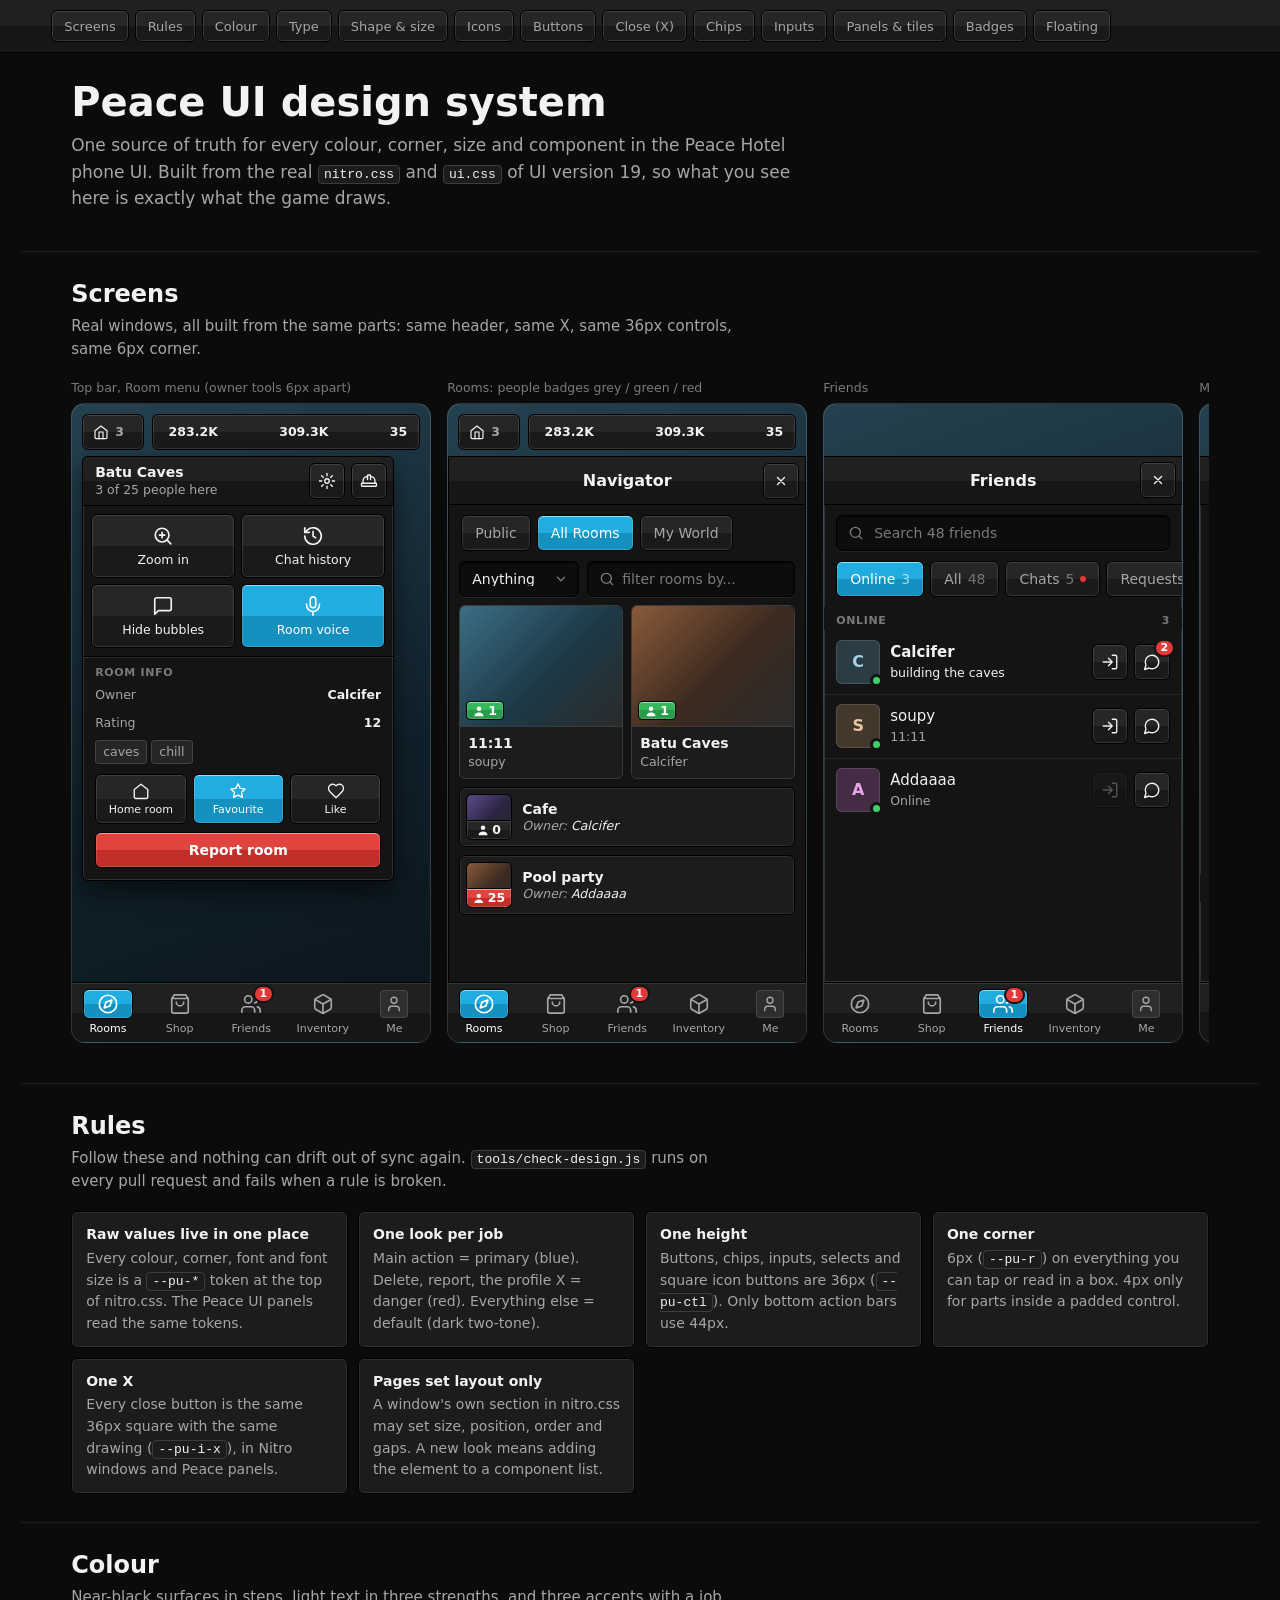
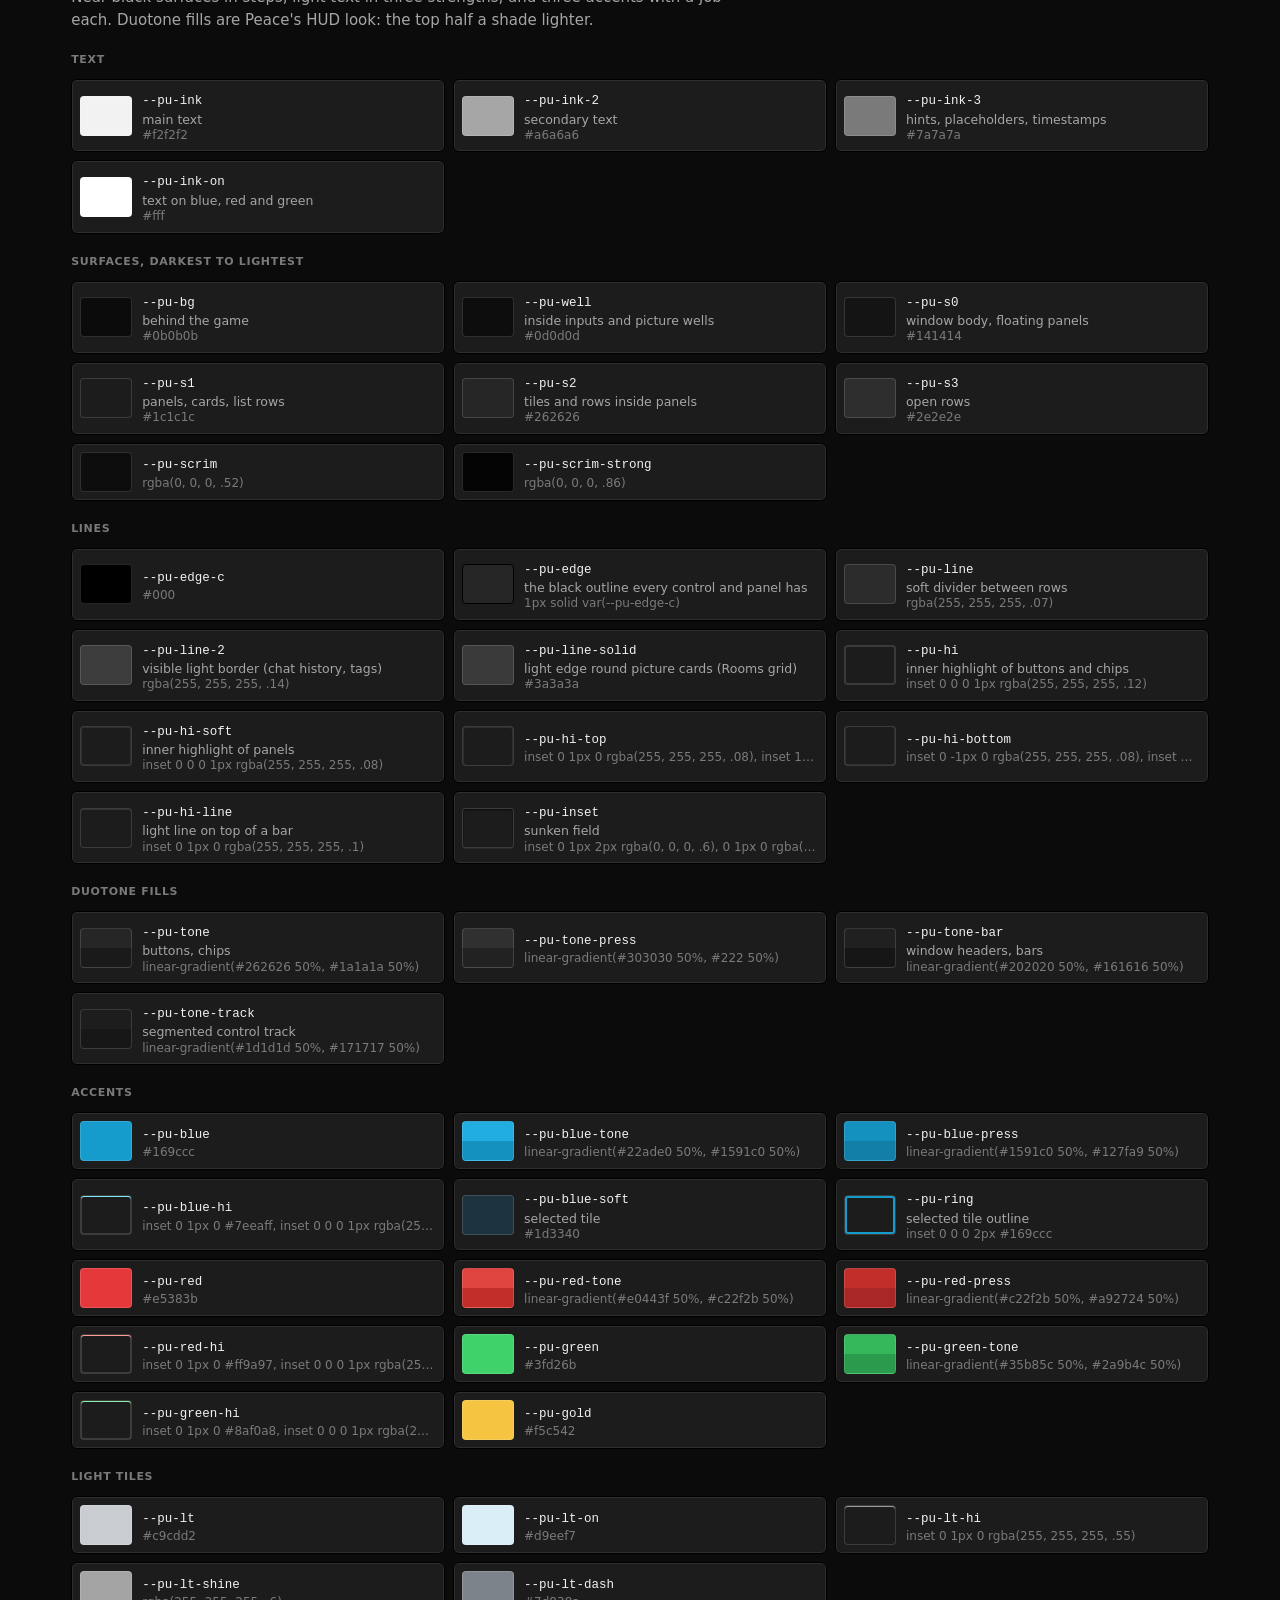
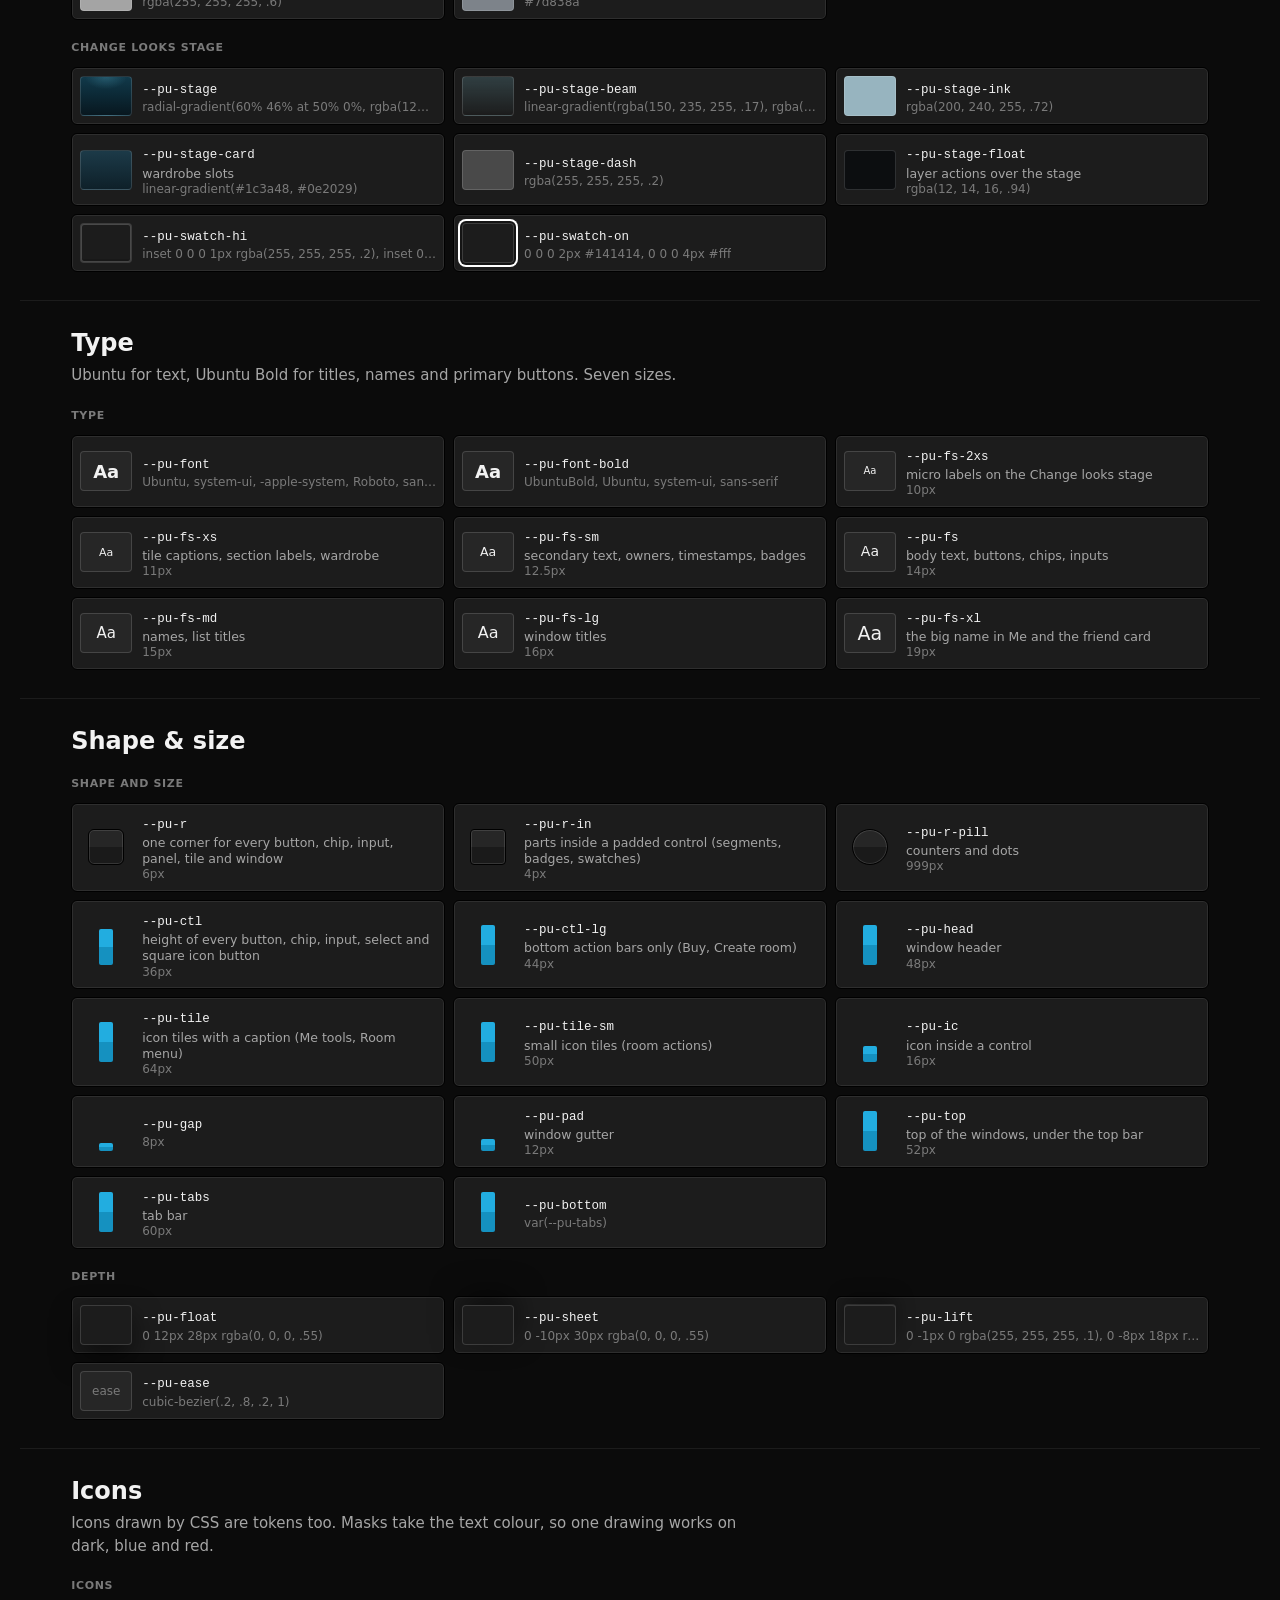
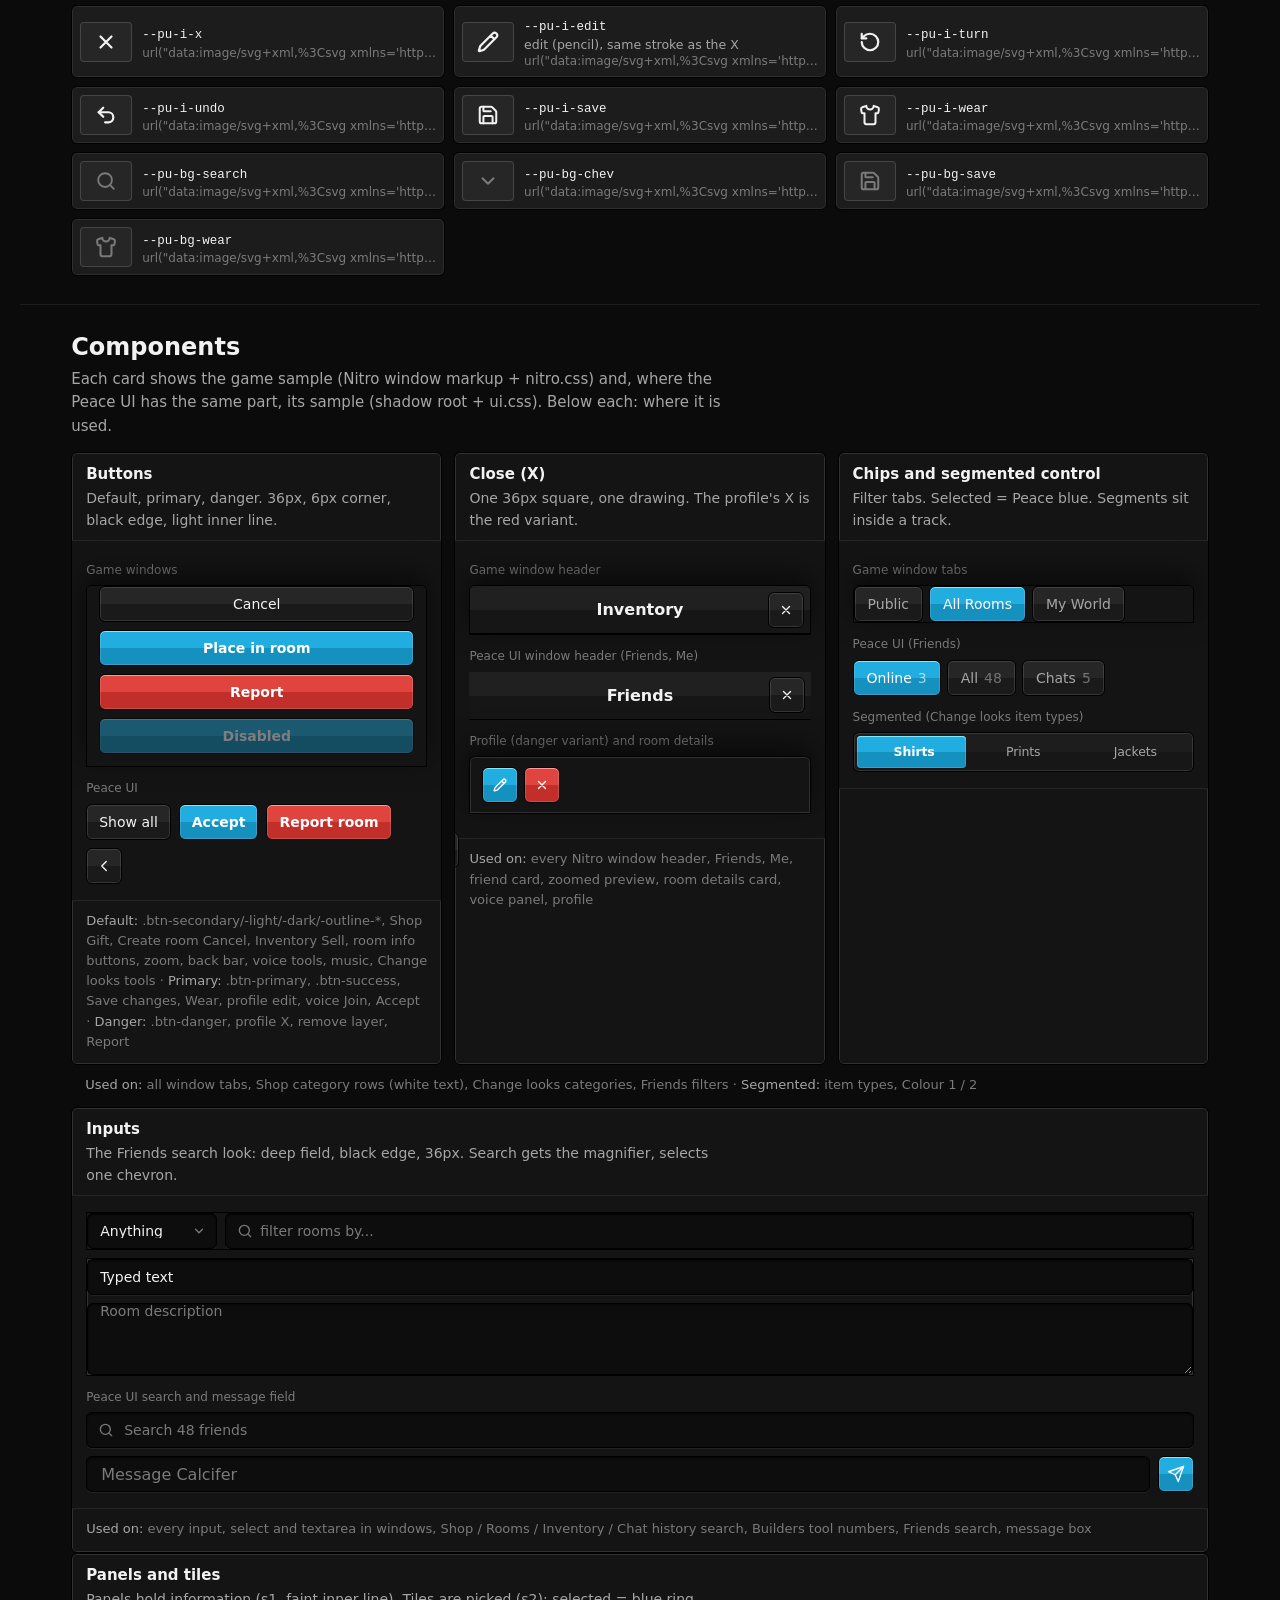
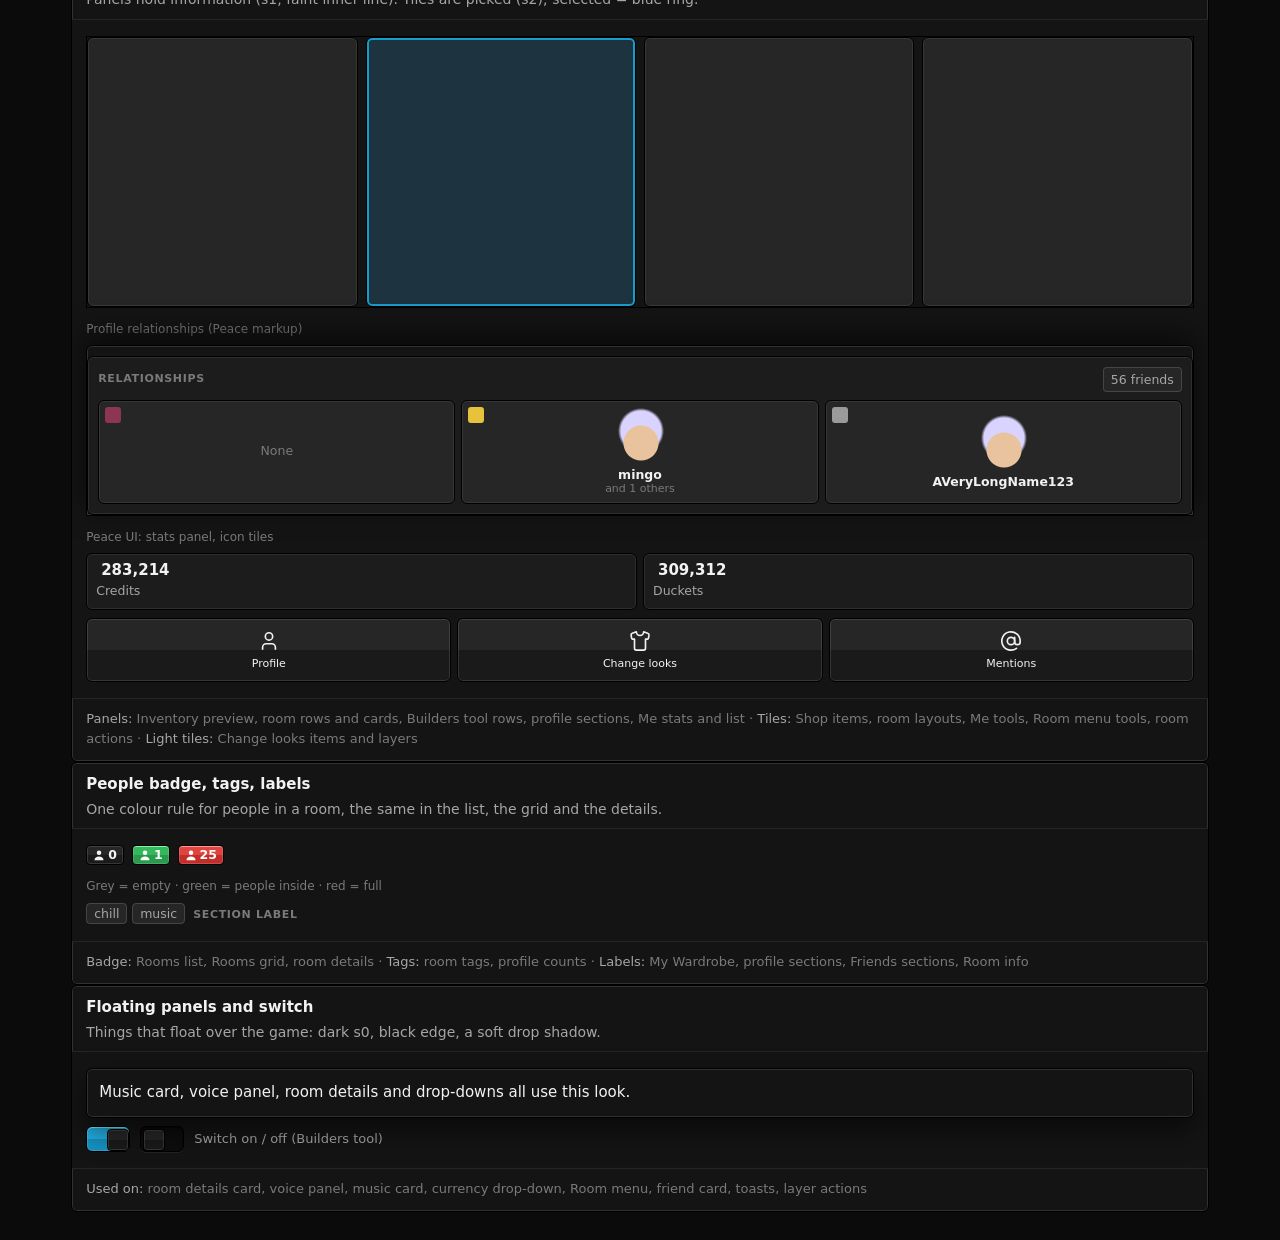
==== commit d347c7db: "Relationships: centred full heads in each card (v19) The head slot was a 28px frame centred on Nitro" ====
--- a/storybook/index.html
+++ b/storybook/index.html
@@ -682,36 +682,38 @@
 html.pu-on .user-profile .identity-info { min-width: 0 !important; flex: 1 1 auto !important; }
 html.pu-on .user-profile .bento { padding: 10px !important; }
 html.pu-on .user-profile section.identity-relationships { padding: 10px !important; margin-top: 10px !important; }
-/* Relationships: heart / smile / bobba as three small tiles in one row (icon + head on top, name below) */
+/* Relationships: heart / smile / bobba as three small cards in one row.
+   Icon in the corner, the friend's head centred and never clipped, name below. */
 html.pu-on .user-profile section.identity-relationships { gap: var(--pu-gap) !important; }
 html.pu-on .user-profile section.identity-relationships .bento-header { display: flex !important; align-items: center !important; justify-content: space-between !important; gap: 8px !important; margin: 0 !important; }
 html.pu-on .user-profile .relationships-list { display: grid !important; grid-template-columns: repeat(3, minmax(0, 1fr)) !important; gap: 6px !important; }
 html.pu-on .user-profile .relationships-list .relationship-row {
-  position: relative !important; display: flex !important; flex-direction: column !important; align-items: stretch !important; gap: 6px !important;
-  min-height: 0 !important; height: auto !important; padding: var(--pu-gap) !important; overflow: hidden !important;
+  position: relative !important; display: flex !important; flex-direction: column !important; align-items: center !important; justify-content: center !important;
+  min-height: 96px !important; height: auto !important; padding: 8px 6px !important; overflow: hidden !important; text-align: center !important;
   background: var(--pu-s2) !important; border: var(--pu-edge) !important; border-radius: var(--pu-r) !important; box-shadow: var(--pu-hi-soft) !important;
 }
-html.pu-on .user-profile .relationships-list .relationship-row:has(.relationship-empty) { opacity: .55; }
-html.pu-on .user-profile .relationships-list .relationship-icon { flex: none !important; margin: 0 !important; }
-html.pu-on .user-profile .relationships-list .relationship-body,
-html.pu-on .user-profile .relationships-list .relationship-body > div,
-html.pu-on .user-profile .relationships-list .relationship-body > div > div:not(.relationship-avatar) { min-width: 0 !important; width: 100% !important; }
-html.pu-on .user-profile .relationships-list .relationship-body > div { display: block !important; }
+html.pu-on .user-profile .relationships-list .relationship-icon { position: absolute !important; top: 6px !important; left: 6px !important; margin: 0 !important; z-index: 1; }
+html.pu-on .user-profile .relationships-list .relationship-row:has(.relationship-empty) .relationship-icon { opacity: .55; }
+html.pu-on .user-profile .relationships-list .relationship-body { width: 100% !important; min-width: 0 !important; }
+/* head above the name: Peace puts the name block first and the head second */
+html.pu-on .user-profile .relationships-list .relationship-body > div { display: flex !important; flex-direction: column-reverse !important; align-items: center !important; justify-content: flex-end !important; gap: 4px !important; width: 100% !important; min-width: 0 !important; }
+html.pu-on .user-profile .relationships-list .relationship-body > div > div:not(.relationship-avatar) { width: 100% !important; min-width: 0 !important; }
 html.pu-on .user-profile .relationships-list :is(.relationship-name, .relationship-more, .relationship-empty) {
-  display: block !important; white-space: nowrap !important; overflow: hidden !important; text-overflow: ellipsis !important; text-decoration: none !important; line-height: 1.35 !important;
+  display: block !important; white-space: nowrap !important; overflow: hidden !important; text-overflow: ellipsis !important; text-decoration: none !important; line-height: 1.35 !important; text-align: center !important;
 }
 html.pu-on .user-profile .relationships-list .relationship-name { font: 700 var(--pu-fs-sm) var(--pu-font-bold) !important; color: var(--pu-ink) !important; }
 html.pu-on .user-profile .relationships-list .relationship-more { font: 400 var(--pu-fs-xs) var(--pu-font) !important; color: var(--pu-ink-3) !important; }
 /* the empty text ("No friends in this category") becomes a short "None" */
 html.pu-on .user-profile .relationships-list .relationship-empty { font-size: 0 !important; }
 html.pu-on .user-profile .relationships-list .relationship-empty::after { content: 'None'; font: 400 var(--pu-fs-sm) var(--pu-font); color: var(--pu-ink-3); }
-/* the friend's head: a small framed picture top right, never outside the tile */
+/* the head: Nitro draws it inside a 90x130 box, head at about x 22-70, y 20-72.
+   A 48x54 slot holds that part; tall hats may rise above it, so the slot never clips. */
 html.pu-on .user-profile .relationships-list .relationship-avatar {
-  position: absolute !important; top: 6px !important; right: 6px !important; left: auto !important; width: 28px !important; height: 28px !important; flex: none !important;
-  overflow: hidden !important; border-radius: var(--pu-r-in) !important; background: var(--pu-s3) !important; box-shadow: var(--pu-hi) !important;
+  position: relative !important; top: auto !important; right: auto !important; left: auto !important; width: 48px !important; height: 54px !important; flex: none !important;
+  overflow: visible !important; background: none !important; box-shadow: none !important; border-radius: 0 !important;
 }
 html.pu-on .user-profile .relationships-list .relationship-avatar .avatar-image {
-  position: absolute !important; left: 50% !important; top: 50% !important; margin: 0 !important; transform: translate(-50%, -50%) !important;
+  position: absolute !important; left: 50% !important; top: -18px !important; margin: 0 0 0 -45px !important; transform: none !important;
 }
 html.pu-on .user-profile .bento-count { padding: 2px 7px !important; }
 html.pu-on .user-profile .identity-footer .line { background: var(--pu-line-2) !important; }
@@ -1263,7 +1265,7 @@
 .sb-demo .sb-host { display: block; width: 100%; }
 .sb-ri { display: block; width: 16px; height: 16px; border-radius: 3px; background: #e0447a; }
 .sb-ri[data-k="smile"] { background: #e6c33a; } .sb-ri[data-k="bobba"] { background: #9a9a9a; }
-.sb-head { width: 54px; height: 62px; background: radial-gradient(circle at 50% 48%, #e8c39e 0 14px, transparent 15px), radial-gradient(circle at 50% 30%, #d9d4ff 0 18px, transparent 19px); }
+.sb-head { width: 90px; height: 130px; background: radial-gradient(circle at 46px 52px, #e8c39e 0 17px, transparent 18px), radial-gradient(circle at 46px 40px, #d9d4ff 0 20px, transparent 23px); }
 /* Samples sit in the page flow, not at window positions */
 html.pu-on.pu-dark .sb-card .sb-demo .draggable-window { position: relative !important; inset: auto !important; transform: none !important; width: 100% !important; height: auto !important; max-height: none !important; }
 html.pu-on.pu-dark .sb-card .sb-demo .draggable-window > .nitro-card { position: relative !important; inset: auto !important; width: 100% !important; height: auto !important; max-height: none !important; }
@@ -1308,7 +1310,7 @@
 
 <section class="sb-band">
   <h1>Peace UI design system</h1>
-  <p class="sb-lead">One source of truth for every colour, corner, size and component in the Peace Hotel phone UI. Built from the real <code>nitro.css</code> and <code>ui.css</code> of UI version 18, so what you see here is exactly what the game draws.</p>
+  <p class="sb-lead">One source of truth for every colour, corner, size and component in the Peace Hotel phone UI. Built from the real <code>nitro.css</code> and <code>ui.css</code> of UI version 19, so what you see here is exactly what the game draws.</p>
 </section>
 
 <section class="sb-band" id="screens">
@@ -1420,7 +1422,7 @@
           </div>
         </div></div></div>
         <span class="lbl">Profile relationships (Peace markup)</span>
-        <div class="draggable-window"><div class="nitro-card user-profile" style="animation:none;border:0;box-shadow:none;background:none!important"><div class="content-area" style="padding:0!important;background:none!important"><section class="identity-relationships d-flex flex-column"><div class="bento-header d-flex justify-content-between align-items-center"><span class="bento-title">Relationships</span><span class="bento-count">56 friends</span></div><div class="relationships-list d-flex flex-column"><div class="relationship-row heart d-flex align-items-center"><i class="relationship-icon sb-ri" data-k="heart"></i><div class="relationship-body d-flex flex-column flex-grow-1"><div class="relationship-empty small fst-italic">No friends in this category</div></div></div><div class="relationship-row smile d-flex align-items-center"><i class="relationship-icon sb-ri" data-k="smile"></i><div class="relationship-body d-flex flex-column flex-grow-1"><div class="d-flex align-items-center justify-content-between"><div class="d-flex flex-column"><div class="relationship-name small text-decoration-underline">mingo</div><div class="relationship-more small">and 1 others</div></div><div class="relationship-avatar"><div class="avatar-image sb-head"></div></div></div></div></div><div class="relationship-row bobba d-flex align-items-center"><i class="relationship-icon sb-ri" data-k="bobba"></i><div class="relationship-body d-flex flex-column flex-grow-1"><div class="relationship-empty small fst-italic">No friends in this category</div></div></div></div></section></div></div></div>
+        <div class="draggable-window"><div class="nitro-card user-profile" style="animation:none;border:0;box-shadow:none;background:none!important"><div class="content-area" style="padding:0!important;background:none!important"><section class="identity-relationships d-flex flex-column"><div class="bento-header d-flex justify-content-between align-items-center"><span class="bento-title">Relationships</span><span class="bento-count">56 friends</span></div><div class="relationships-list d-flex flex-column"><div class="relationship-row heart d-flex align-items-center"><i class="relationship-icon sb-ri" data-k="heart"></i><div class="relationship-body d-flex flex-column flex-grow-1"><div class="relationship-empty small fst-italic">No friends in this category</div></div></div><div class="relationship-row smile d-flex align-items-center"><i class="relationship-icon sb-ri" data-k="smile"></i><div class="relationship-body d-flex flex-column flex-grow-1"><div class="d-flex align-items-center justify-content-between"><div class="d-flex flex-column"><div class="relationship-name small text-decoration-underline">mingo</div><div class="relationship-more small">and 1 others</div></div><div class="relationship-avatar"><div class="avatar-image sb-head"></div></div></div></div></div><div class="relationship-row bobba d-flex align-items-center"><i class="relationship-icon sb-ri" data-k="bobba"></i><div class="relationship-body d-flex flex-column flex-grow-1"><div class="d-flex align-items-center justify-content-between"><div class="d-flex flex-column"><div class="relationship-name small text-decoration-underline">AVeryLongName123</div></div><div class="relationship-avatar"><div class="avatar-image sb-head"></div></div></div></div></div></div></section></div></div></div>
         <span class="lbl">Peace UI: stats panel, icon tiles</span><div class="sb-host" data-ui="tiles"></div>
       </div>
       <div class="sb-use"><b>Panels:</b> Inventory preview, room rows and cards, Builders tool rows, profile sections, Me stats and list · <b>Tiles:</b> Shop items, room layouts, Me tools, Room menu tools, room actions · <b>Light tiles:</b> Change looks items and layers</div>
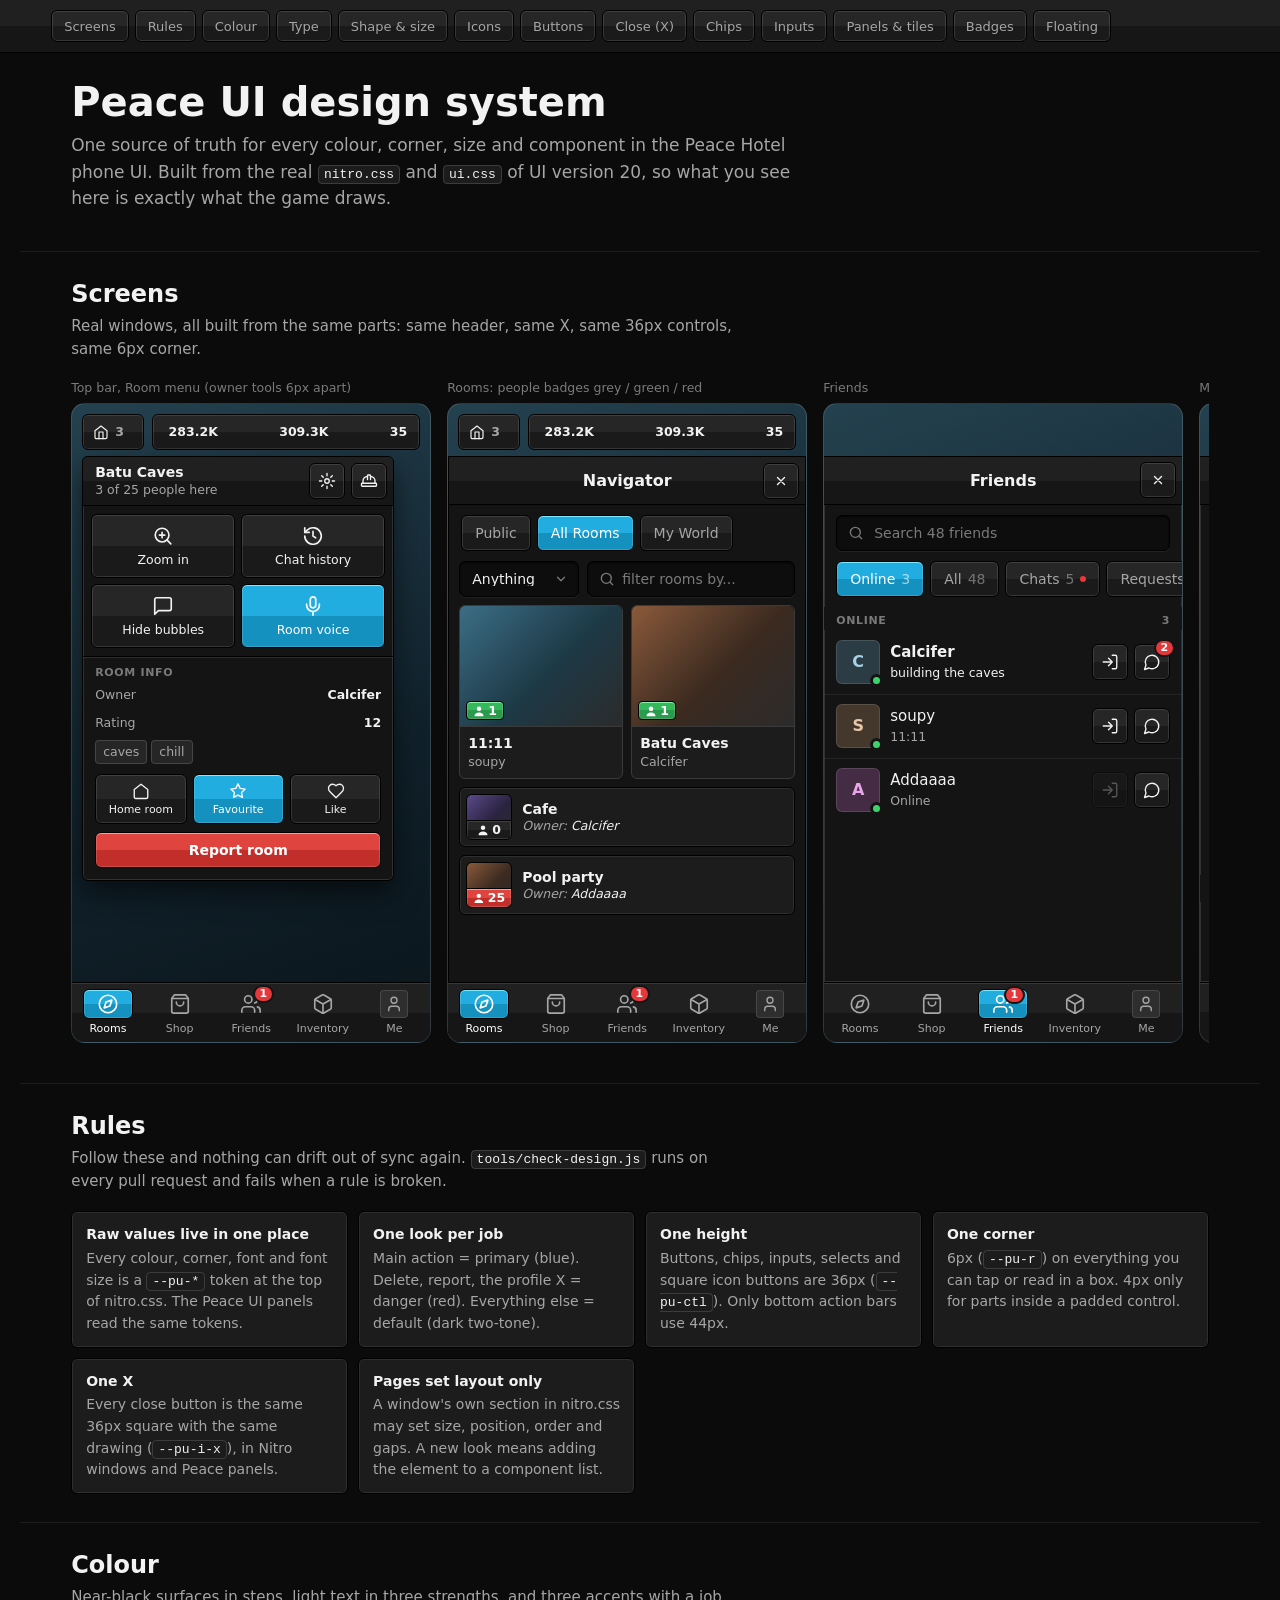
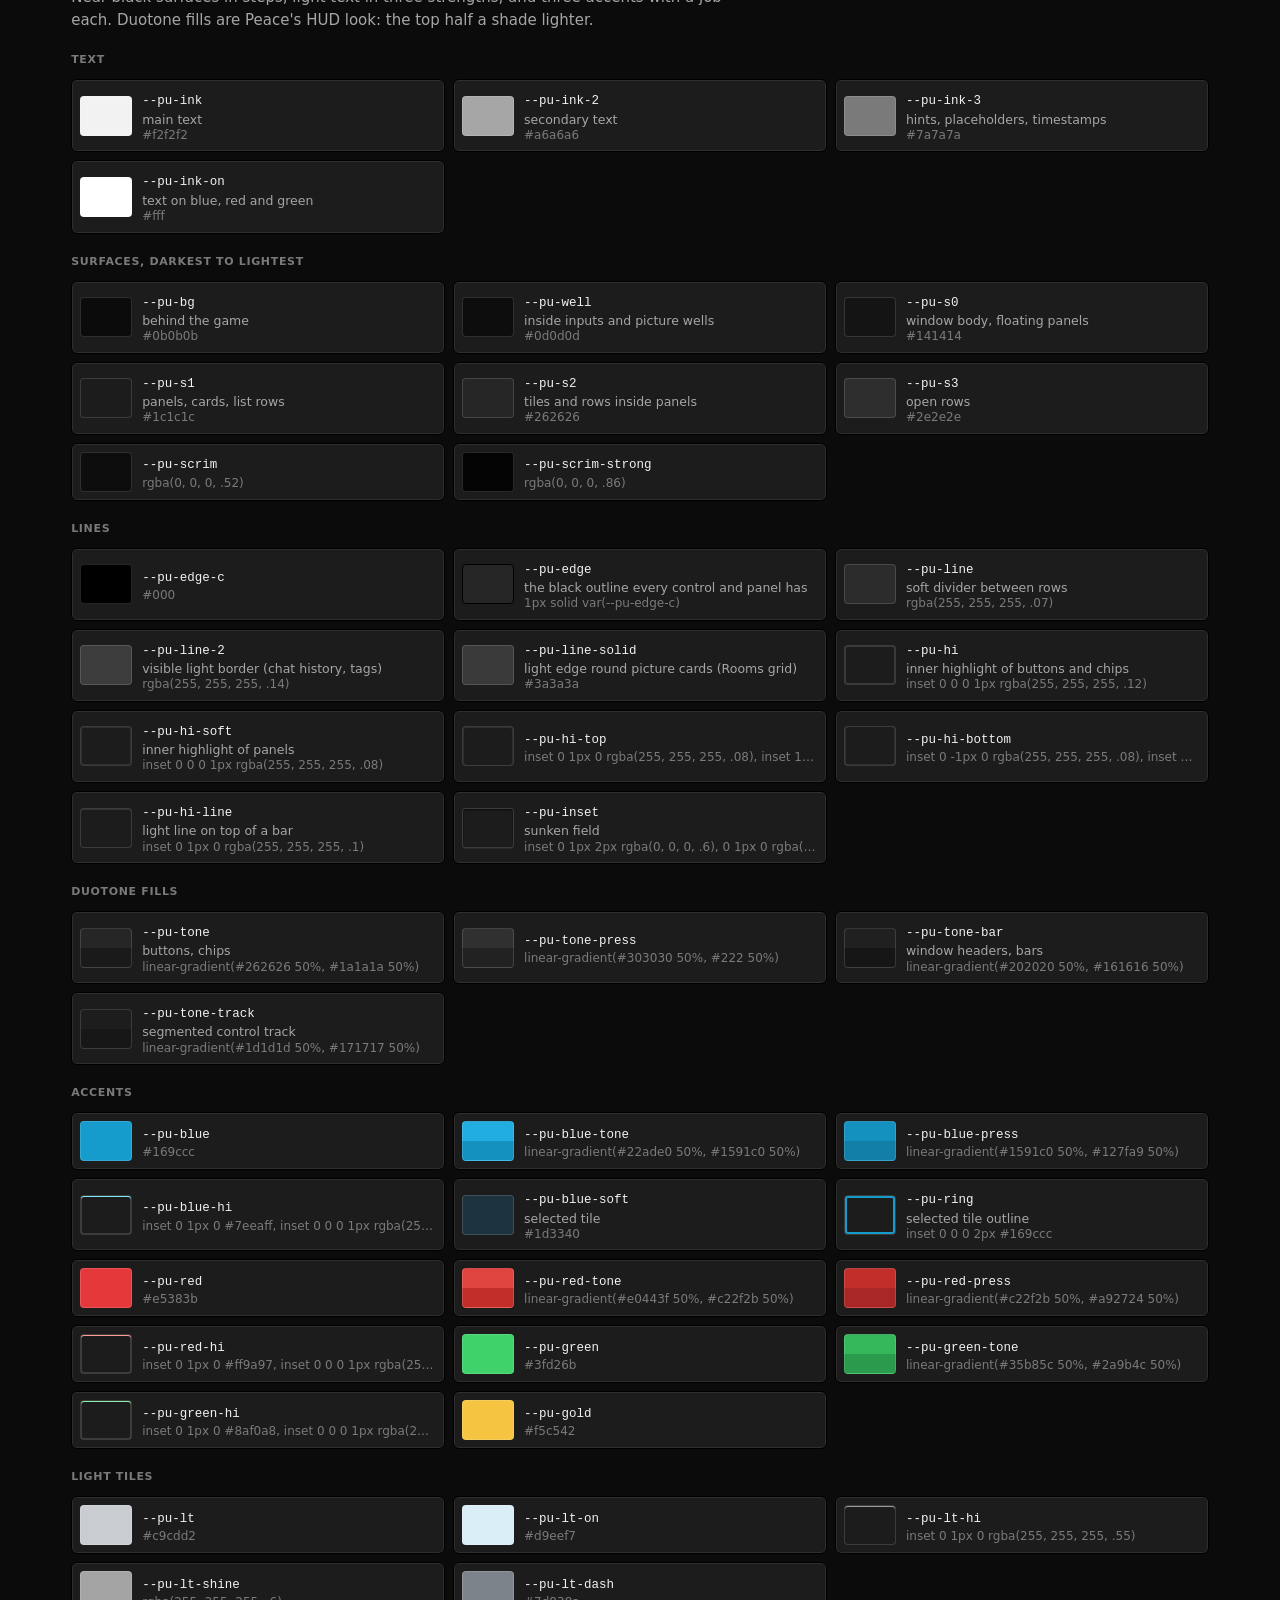
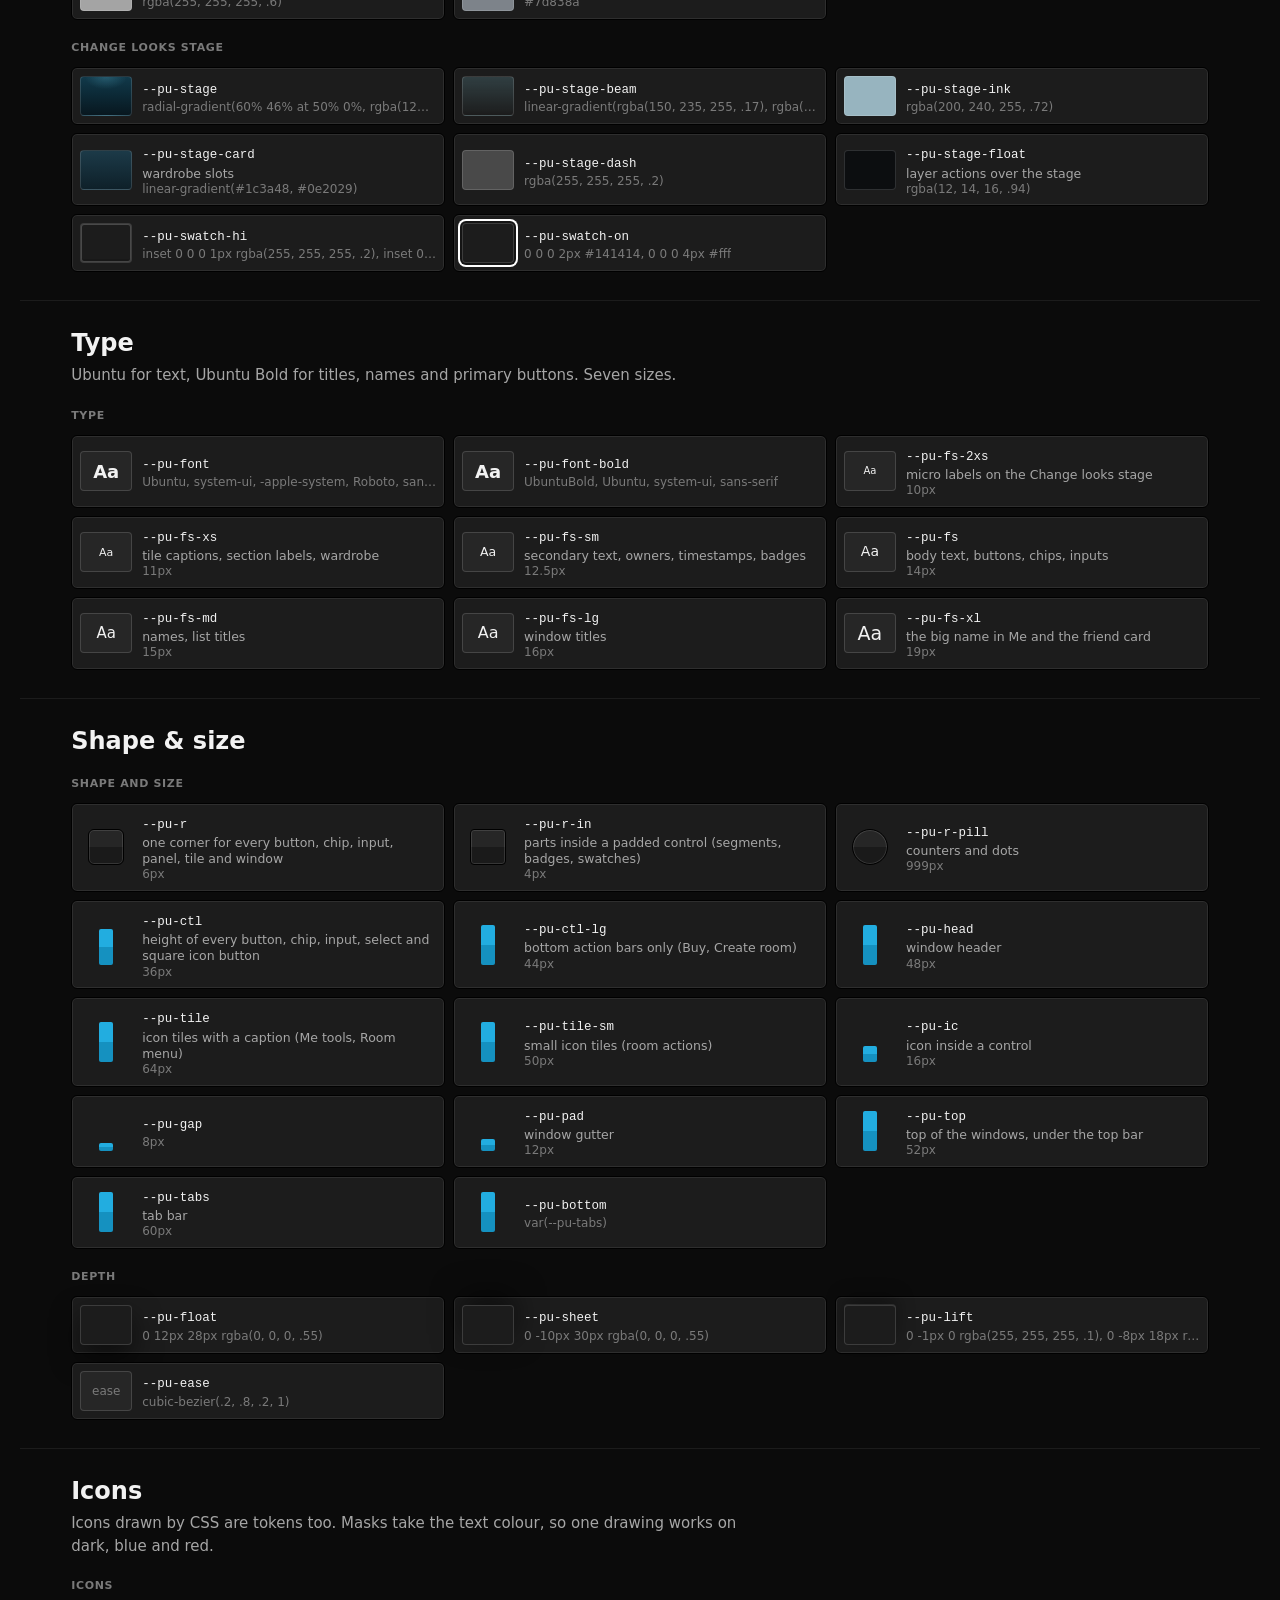
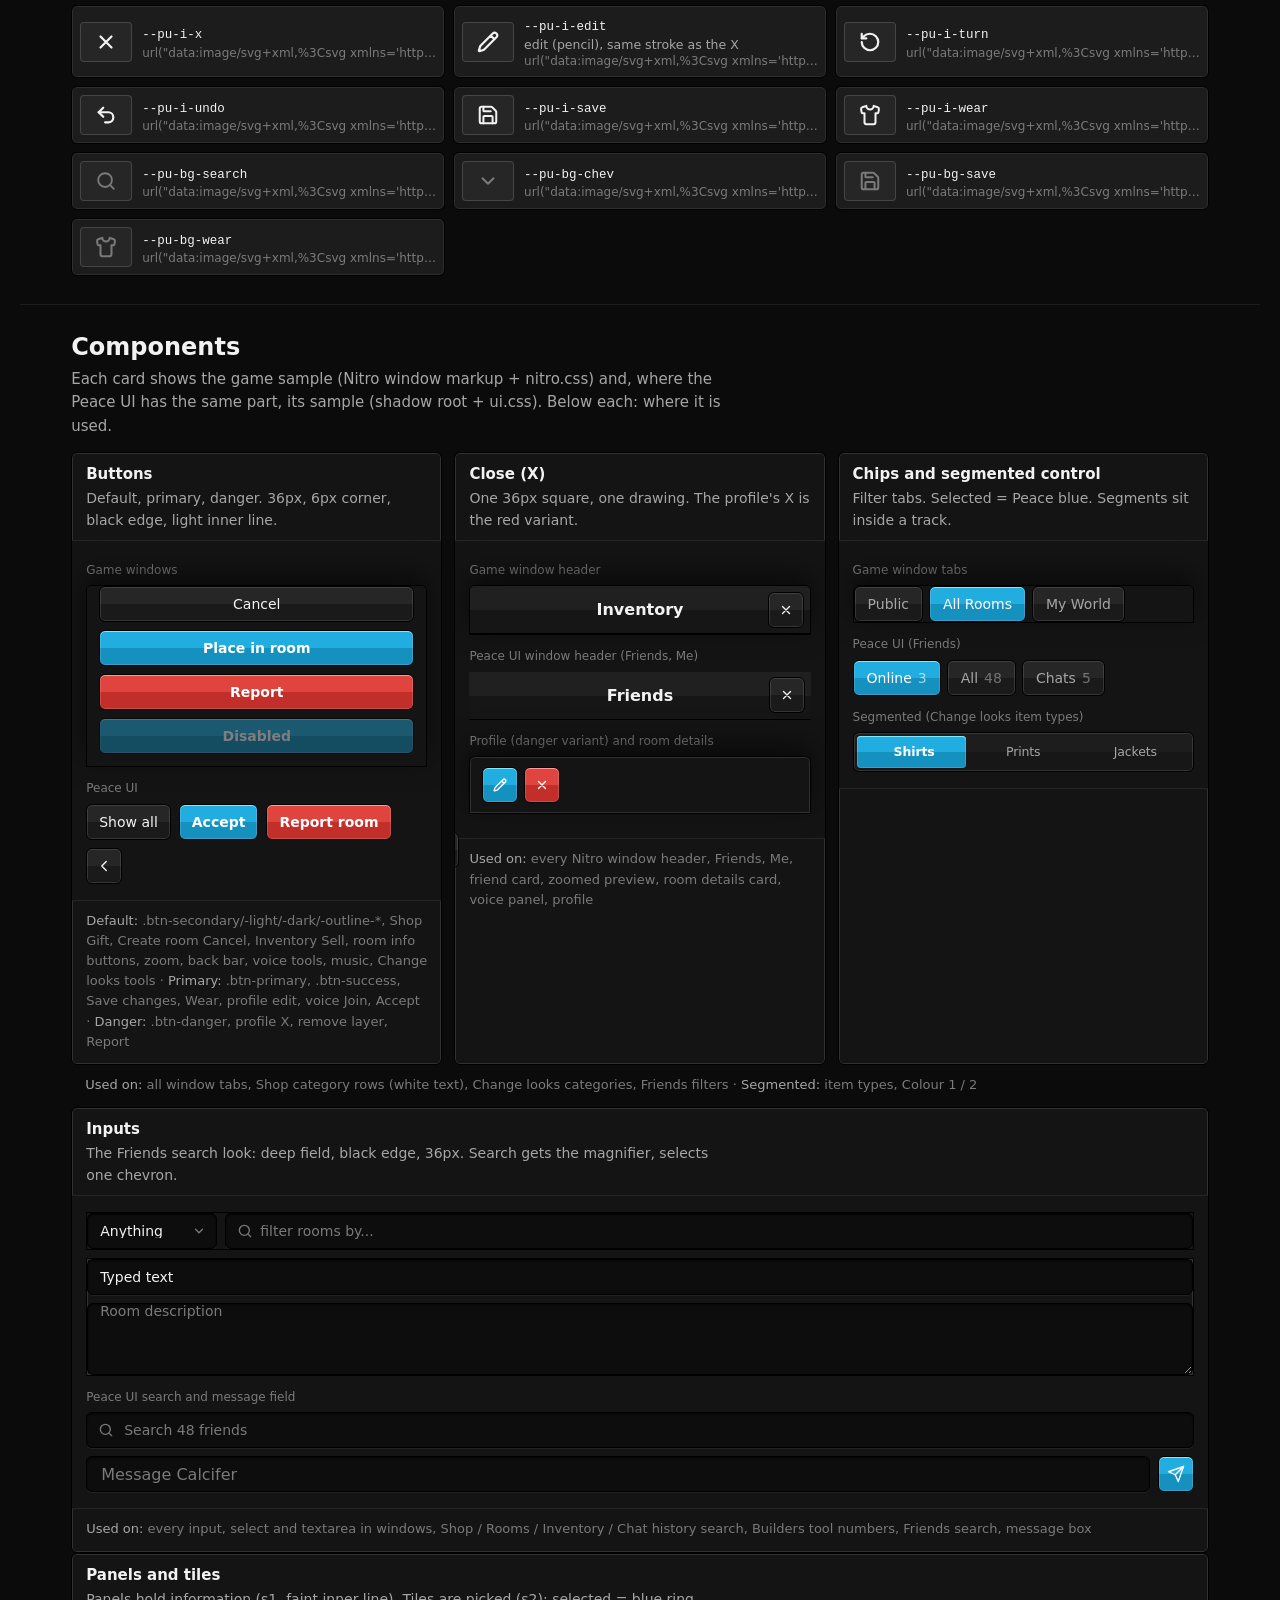
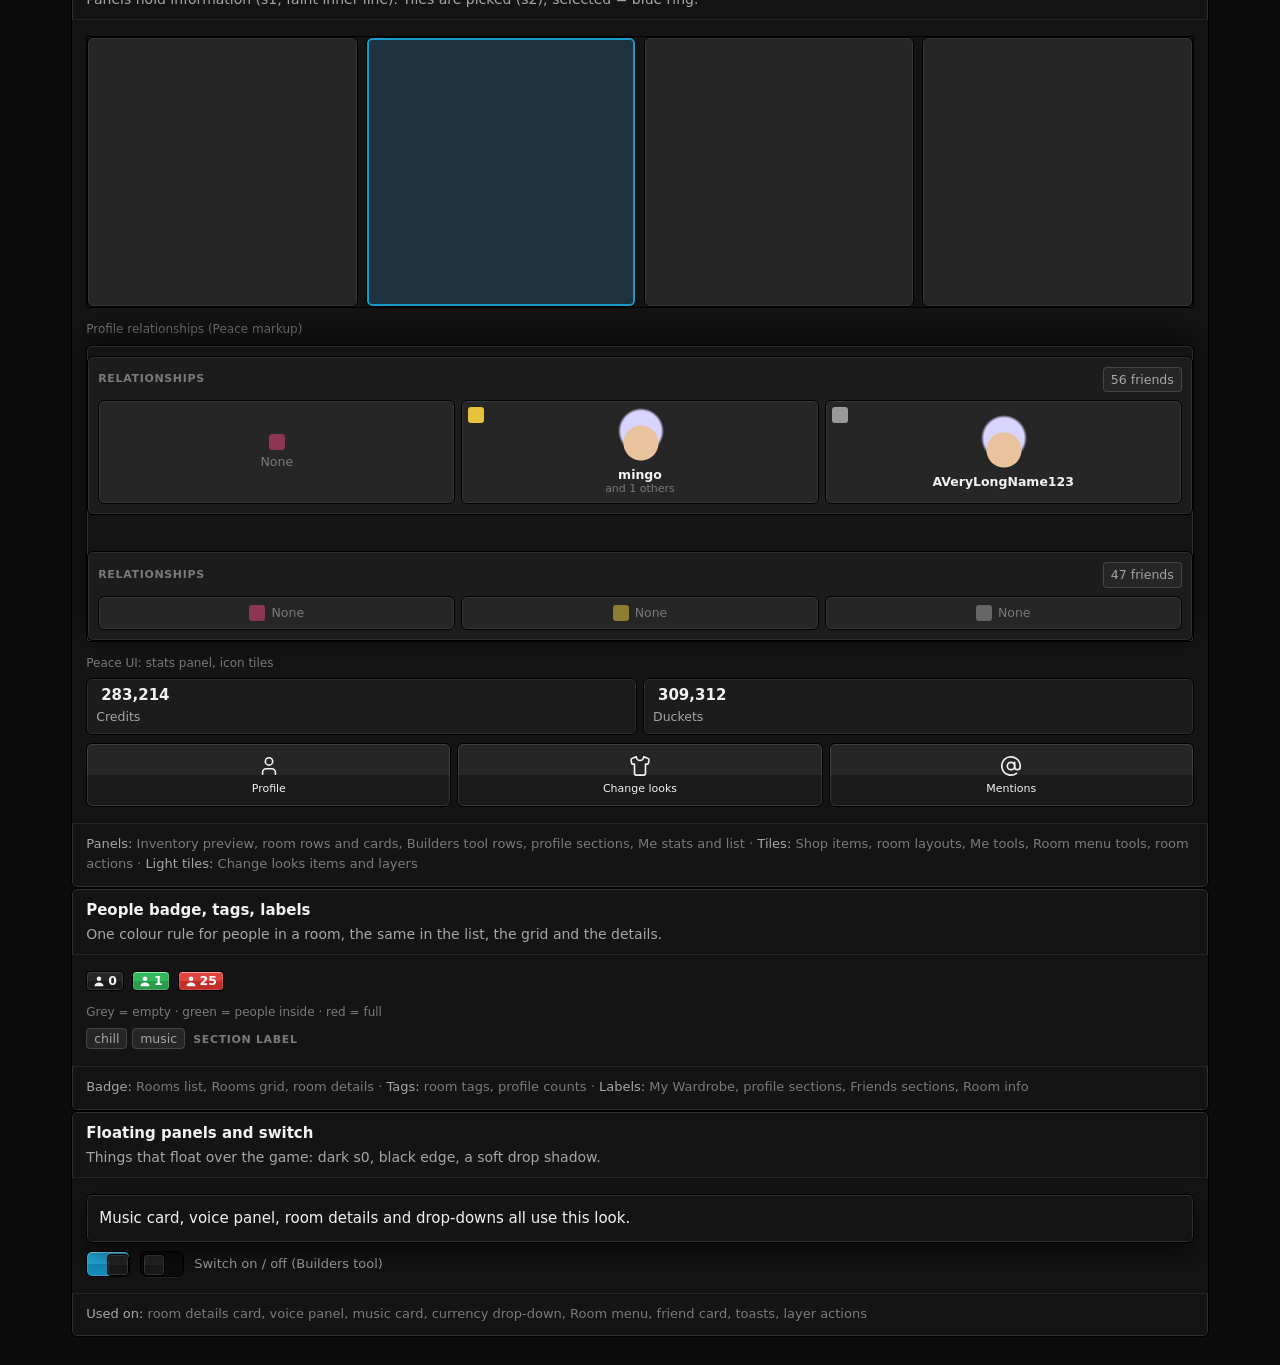
==== commit a8d6c645: "Relationships: tidy empty cards (v20) - Peace's flex-grow-1 on the body pushed 'None' to the top of " ====
--- a/storybook/index.html
+++ b/storybook/index.html
@@ -694,7 +694,14 @@
 }
 html.pu-on .user-profile .relationships-list .relationship-icon { position: absolute !important; top: 6px !important; left: 6px !important; margin: 0 !important; z-index: 1; }
 html.pu-on .user-profile .relationships-list .relationship-row:has(.relationship-empty) .relationship-icon { opacity: .55; }
-html.pu-on .user-profile .relationships-list .relationship-body { width: 100% !important; min-width: 0 !important; }
+/* Peace marks the body flex-grow-1, which pushed "None" to the top of a tall card */
+html.pu-on .user-profile .relationships-list .relationship-body { flex: none !important; width: 100% !important; min-width: 0 !important; }
+/* an empty card next to a filled one: icon and "None" stacked in the middle */
+html.pu-on .user-profile .relationships-list .relationship-row:has(.relationship-empty) { gap: 4px !important; }
+html.pu-on .user-profile .relationships-list .relationship-row:has(.relationship-empty) .relationship-icon { position: static !important; }
+/* all three empty: short boxes, icon and "None" side by side in the middle */
+html.pu-on .user-profile .relationships-list:not(:has(.relationship-avatar)) .relationship-row { flex-direction: row !important; gap: 6px !important; min-height: 0 !important; padding: 8px 6px !important; }
+html.pu-on .user-profile .relationships-list:not(:has(.relationship-avatar)) .relationship-body { width: auto !important; }
 /* head above the name: Peace puts the name block first and the head second */
 html.pu-on .user-profile .relationships-list .relationship-body > div { display: flex !important; flex-direction: column-reverse !important; align-items: center !important; justify-content: flex-end !important; gap: 4px !important; width: 100% !important; min-width: 0 !important; }
 html.pu-on .user-profile .relationships-list .relationship-body > div > div:not(.relationship-avatar) { width: 100% !important; min-width: 0 !important; }
@@ -705,7 +712,8 @@
 html.pu-on .user-profile .relationships-list .relationship-more { font: 400 var(--pu-fs-xs) var(--pu-font) !important; color: var(--pu-ink-3) !important; }
 /* the empty text ("No friends in this category") becomes a short "None" */
 html.pu-on .user-profile .relationships-list .relationship-empty { font-size: 0 !important; }
-html.pu-on .user-profile .relationships-list .relationship-empty::after { content: 'None'; font: 400 var(--pu-fs-sm) var(--pu-font); color: var(--pu-ink-3); }
+html.pu-on .user-profile .relationships-list .relationship-empty { display: flex !important; align-items: center !important; justify-content: center !important; height: 16px !important; }
+html.pu-on .user-profile .relationships-list .relationship-empty::after { content: 'None'; font: 400 var(--pu-fs-sm) var(--pu-font); line-height: 16px; color: var(--pu-ink-3); }
 /* the head: Nitro draws it inside a 90x130 box, head at about x 22-70, y 20-72.
    A 48x54 slot holds that part; tall hats may rise above it, so the slot never clips. */
 html.pu-on .user-profile .relationships-list .relationship-avatar {
@@ -1263,6 +1271,7 @@
 .sb-demo { position: relative; display: flex; flex-wrap: wrap; align-items: center; gap: 8px; padding: 16px 14px; background: var(--pu-s0); border-top: 1px solid var(--pu-line); border-bottom: 1px solid var(--pu-line); }
 .sb-demo.col { flex-direction: column; align-items: stretch; }
 .sb-demo .sb-host { display: block; width: 100%; }
+.user-profile .flex-grow-1 { flex-grow: 1; } /* Bootstrap utility Peace uses */
 .sb-ri { display: block; width: 16px; height: 16px; border-radius: 3px; background: #e0447a; }
 .sb-ri[data-k="smile"] { background: #e6c33a; } .sb-ri[data-k="bobba"] { background: #9a9a9a; }
 .sb-head { width: 90px; height: 130px; background: radial-gradient(circle at 46px 52px, #e8c39e 0 17px, transparent 18px), radial-gradient(circle at 46px 40px, #d9d4ff 0 20px, transparent 23px); }
@@ -1310,7 +1319,7 @@
 
 <section class="sb-band">
   <h1>Peace UI design system</h1>
-  <p class="sb-lead">One source of truth for every colour, corner, size and component in the Peace Hotel phone UI. Built from the real <code>nitro.css</code> and <code>ui.css</code> of UI version 19, so what you see here is exactly what the game draws.</p>
+  <p class="sb-lead">One source of truth for every colour, corner, size and component in the Peace Hotel phone UI. Built from the real <code>nitro.css</code> and <code>ui.css</code> of UI version 20, so what you see here is exactly what the game draws.</p>
 </section>
 
 <section class="sb-band" id="screens">
@@ -1422,7 +1431,7 @@
           </div>
         </div></div></div>
         <span class="lbl">Profile relationships (Peace markup)</span>
-        <div class="draggable-window"><div class="nitro-card user-profile" style="animation:none;border:0;box-shadow:none;background:none!important"><div class="content-area" style="padding:0!important;background:none!important"><section class="identity-relationships d-flex flex-column"><div class="bento-header d-flex justify-content-between align-items-center"><span class="bento-title">Relationships</span><span class="bento-count">56 friends</span></div><div class="relationships-list d-flex flex-column"><div class="relationship-row heart d-flex align-items-center"><i class="relationship-icon sb-ri" data-k="heart"></i><div class="relationship-body d-flex flex-column flex-grow-1"><div class="relationship-empty small fst-italic">No friends in this category</div></div></div><div class="relationship-row smile d-flex align-items-center"><i class="relationship-icon sb-ri" data-k="smile"></i><div class="relationship-body d-flex flex-column flex-grow-1"><div class="d-flex align-items-center justify-content-between"><div class="d-flex flex-column"><div class="relationship-name small text-decoration-underline">mingo</div><div class="relationship-more small">and 1 others</div></div><div class="relationship-avatar"><div class="avatar-image sb-head"></div></div></div></div></div><div class="relationship-row bobba d-flex align-items-center"><i class="relationship-icon sb-ri" data-k="bobba"></i><div class="relationship-body d-flex flex-column flex-grow-1"><div class="d-flex align-items-center justify-content-between"><div class="d-flex flex-column"><div class="relationship-name small text-decoration-underline">AVeryLongName123</div></div><div class="relationship-avatar"><div class="avatar-image sb-head"></div></div></div></div></div></div></section></div></div></div>
+        <div class="draggable-window"><div class="nitro-card user-profile" style="animation:none;border:0;box-shadow:none;background:none!important"><div class="content-area" style="padding:0!important;background:none!important"><section class="identity-relationships d-flex flex-column"><div class="bento-header d-flex justify-content-between align-items-center"><span class="bento-title">Relationships</span><span class="bento-count">56 friends</span></div><div class="relationships-list d-flex flex-column"><div class="relationship-row heart d-flex align-items-center"><i class="relationship-icon sb-ri" data-k="heart"></i><div class="relationship-body d-flex flex-column flex-grow-1"><div class="relationship-empty small fst-italic">No friends in this category</div></div></div><div class="relationship-row smile d-flex align-items-center"><i class="relationship-icon sb-ri" data-k="smile"></i><div class="relationship-body d-flex flex-column flex-grow-1"><div class="d-flex align-items-center justify-content-between"><div class="d-flex flex-column"><div class="relationship-name small text-decoration-underline">mingo</div><div class="relationship-more small">and 1 others</div></div><div class="relationship-avatar"><div class="avatar-image sb-head"></div></div></div></div></div><div class="relationship-row bobba d-flex align-items-center"><i class="relationship-icon sb-ri" data-k="bobba"></i><div class="relationship-body d-flex flex-column flex-grow-1"><div class="d-flex align-items-center justify-content-between"><div class="d-flex flex-column"><div class="relationship-name small text-decoration-underline">AVeryLongName123</div></div><div class="relationship-avatar"><div class="avatar-image sb-head"></div></div></div></div></div></div></section><div style="height:10px"></div><section class="identity-relationships d-flex flex-column"><div class="bento-header d-flex justify-content-between align-items-center"><span class="bento-title">Relationships</span><span class="bento-count">47 friends</span></div><div class="relationships-list d-flex flex-column"><div class="relationship-row heart d-flex align-items-center"><i class="relationship-icon sb-ri" data-k="heart"></i><div class="relationship-body d-flex flex-column flex-grow-1"><div class="relationship-empty small fst-italic">No friends in this category</div></div></div><div class="relationship-row smile d-flex align-items-center"><i class="relationship-icon sb-ri" data-k="smile"></i><div class="relationship-body d-flex flex-column flex-grow-1"><div class="relationship-empty small fst-italic">No friends in this category</div></div></div><div class="relationship-row bobba d-flex align-items-center"><i class="relationship-icon sb-ri" data-k="bobba"></i><div class="relationship-body d-flex flex-column flex-grow-1"><div class="relationship-empty small fst-italic">No friends in this category</div></div></div></div></section></div></div></div>
         <span class="lbl">Peace UI: stats panel, icon tiles</span><div class="sb-host" data-ui="tiles"></div>
       </div>
       <div class="sb-use"><b>Panels:</b> Inventory preview, room rows and cards, Builders tool rows, profile sections, Me stats and list · <b>Tiles:</b> Shop items, room layouts, Me tools, Room menu tools, room actions · <b>Light tiles:</b> Change looks items and layers</div>
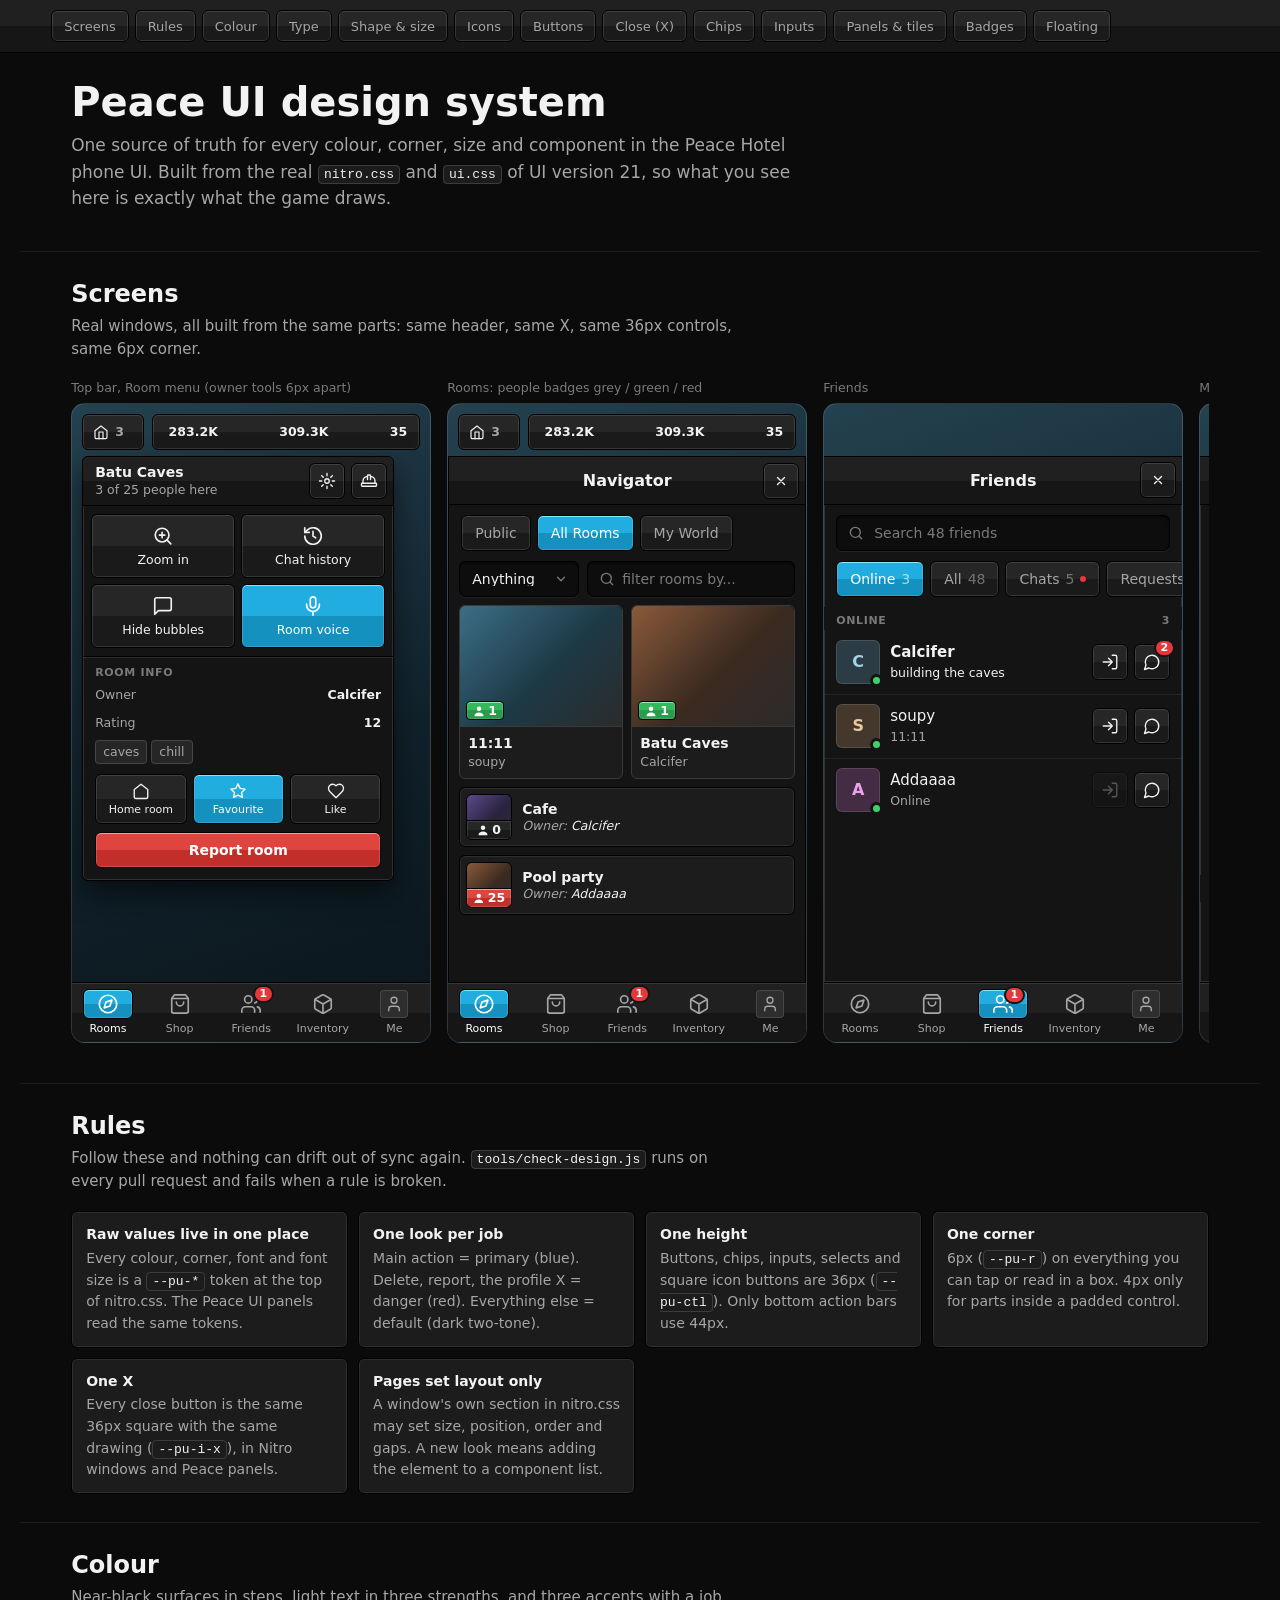
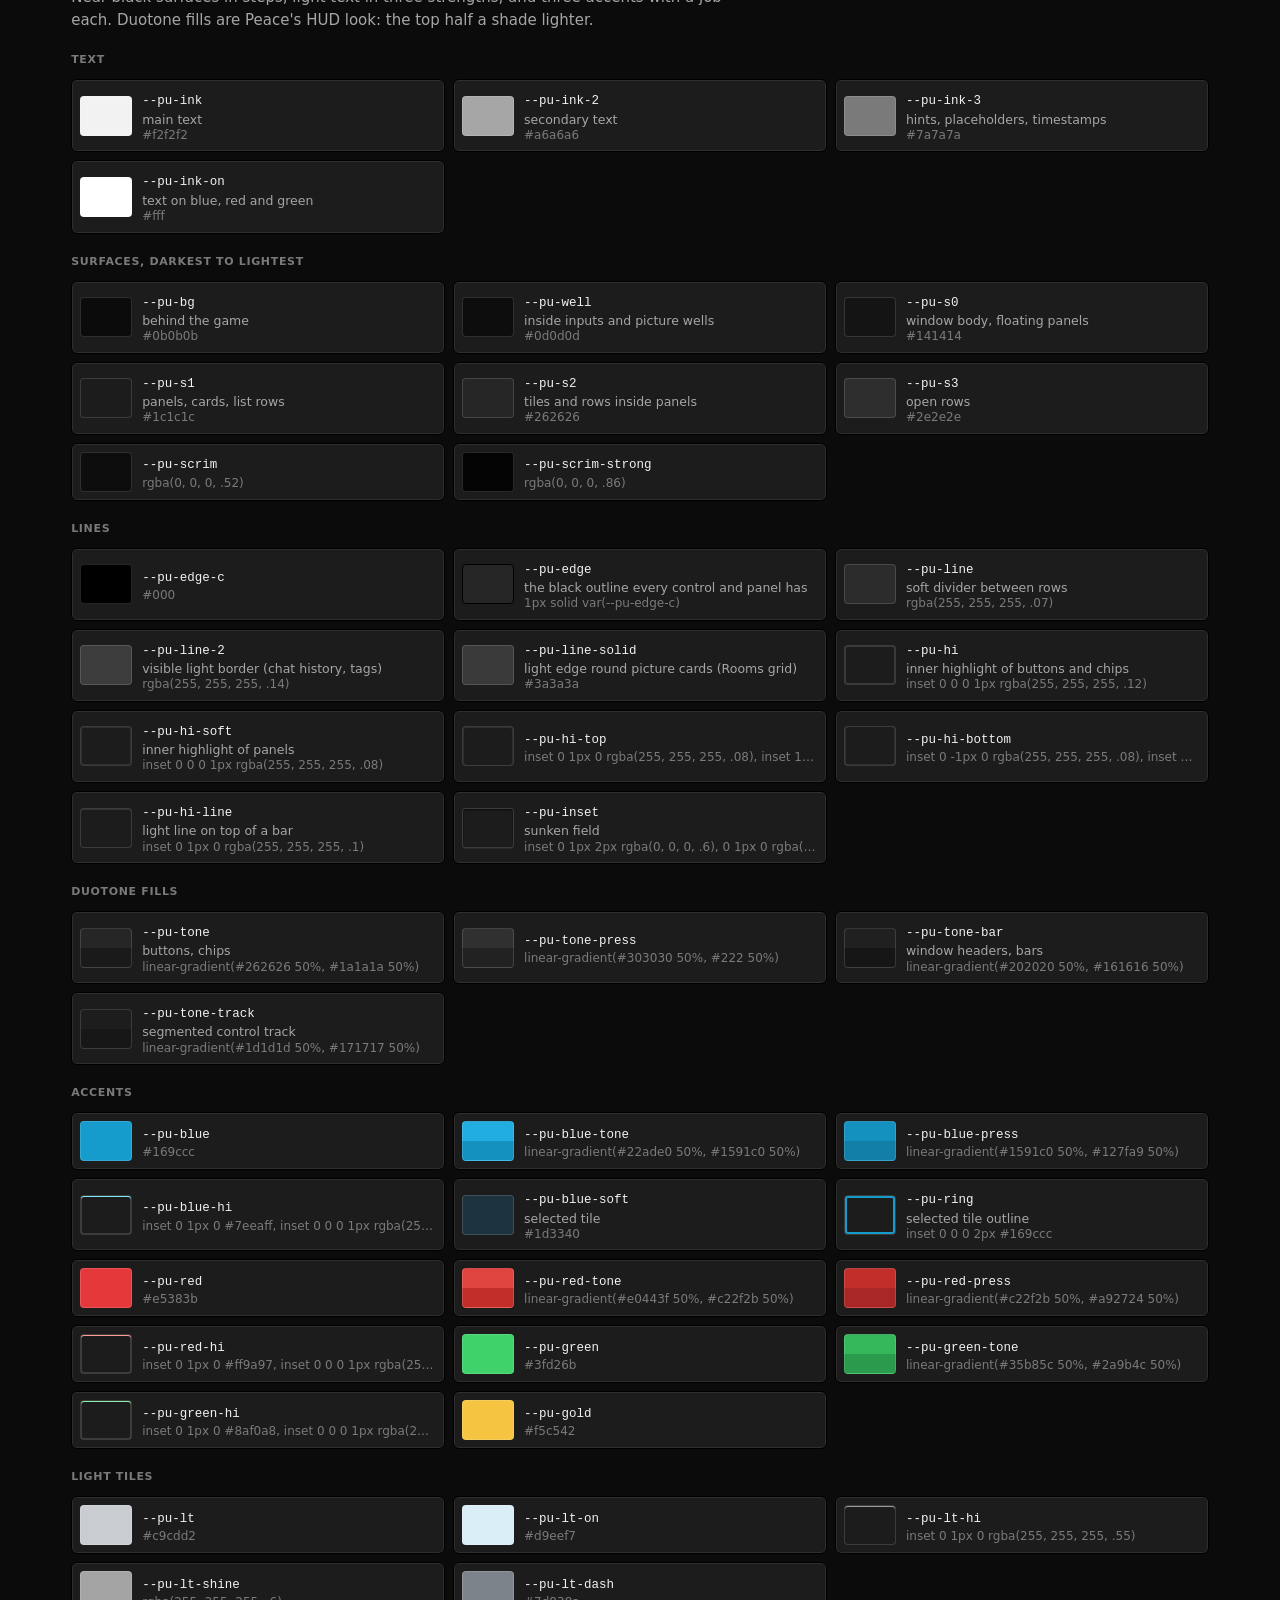
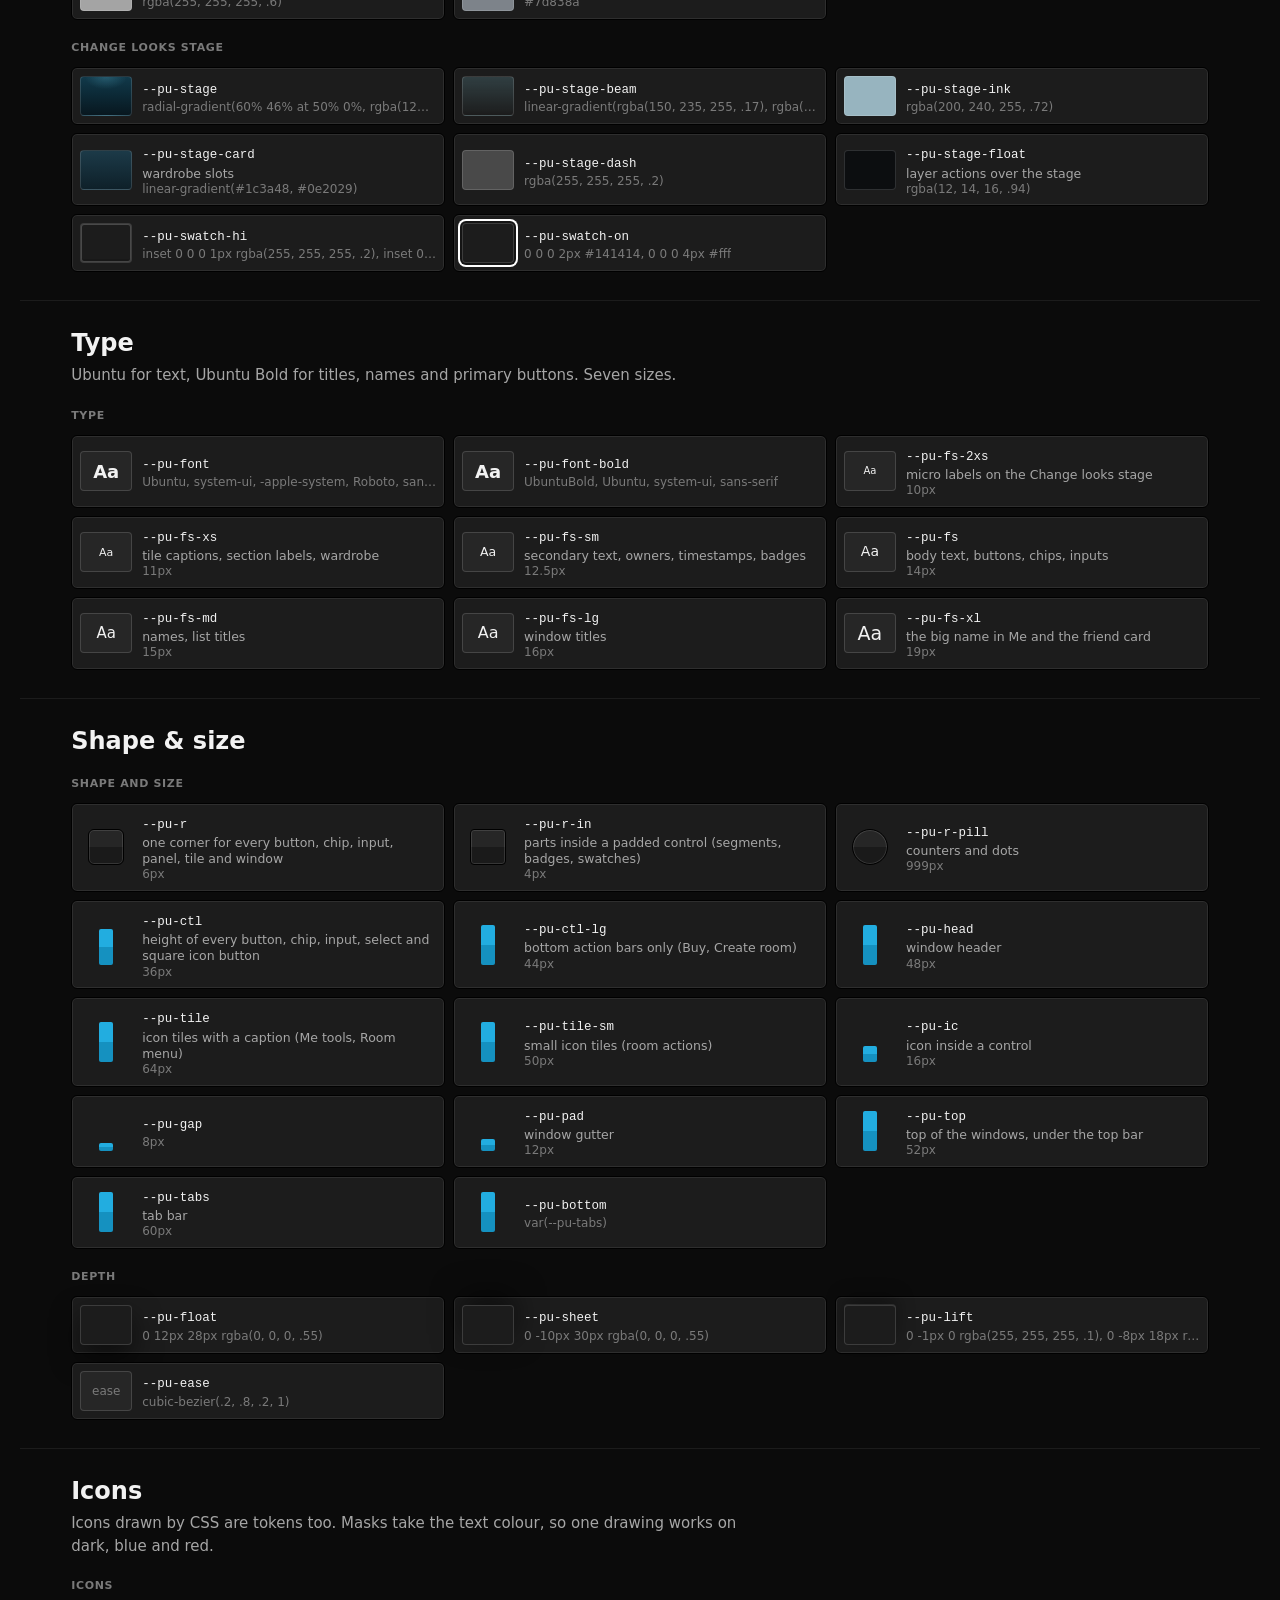
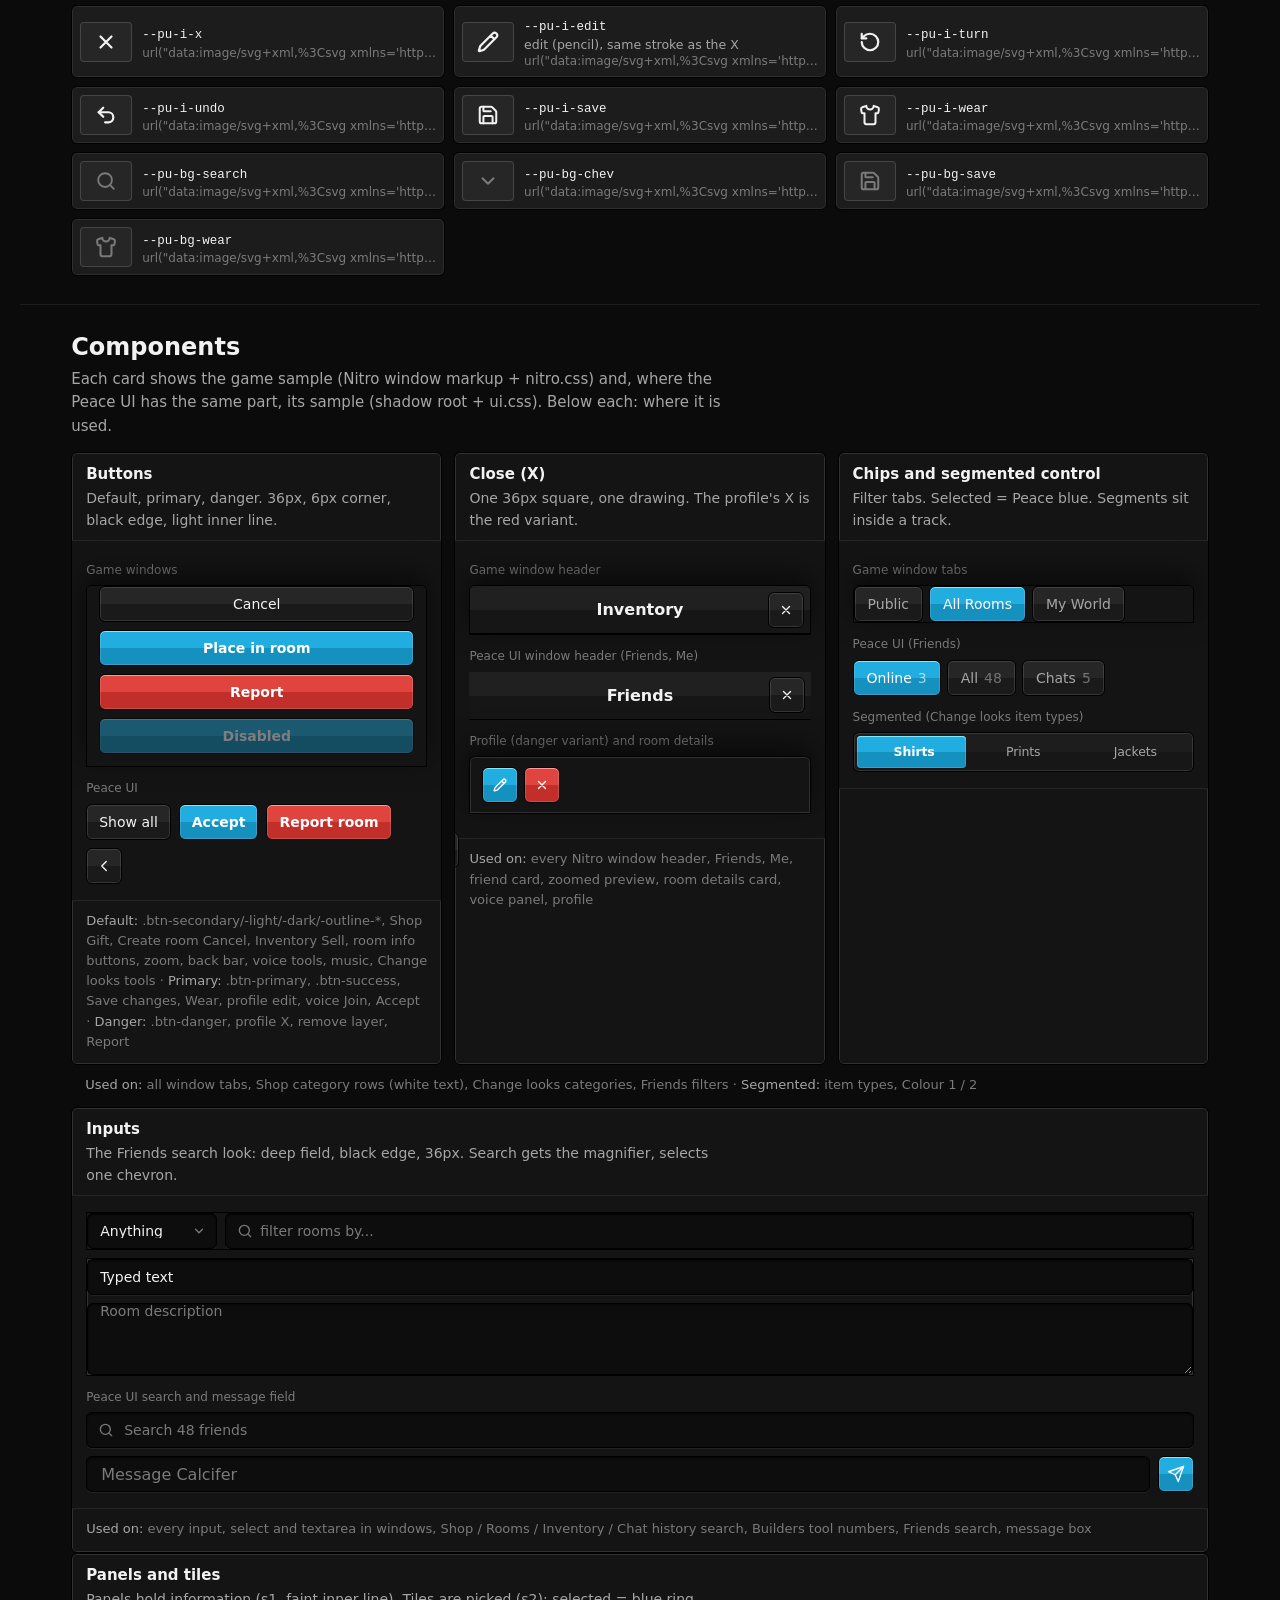
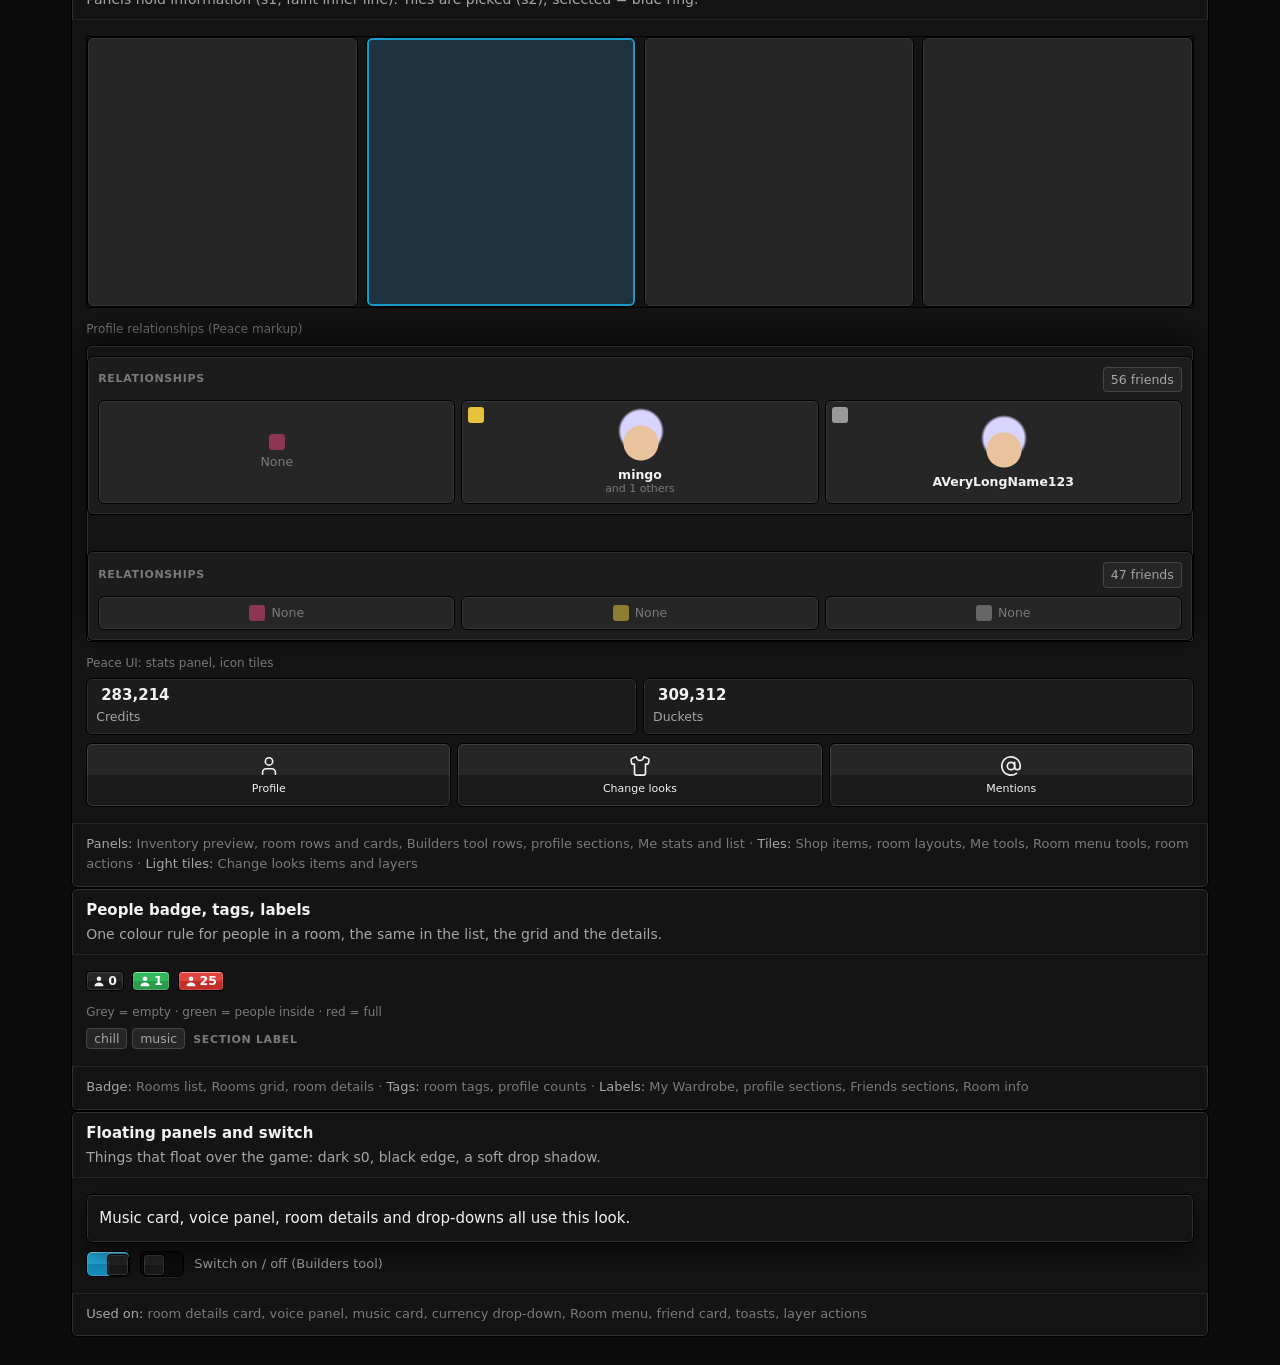
==== commit b55b7bda: "Rebuild storybook for v21 Co-Authored-By: Claude Opus 5.5 <noreply@anthropic.com> Claude-Session: ht" ====
--- a/storybook/index.html
+++ b/storybook/index.html
@@ -1319,7 +1319,7 @@
 
 <section class="sb-band">
   <h1>Peace UI design system</h1>
-  <p class="sb-lead">One source of truth for every colour, corner, size and component in the Peace Hotel phone UI. Built from the real <code>nitro.css</code> and <code>ui.css</code> of UI version 20, so what you see here is exactly what the game draws.</p>
+  <p class="sb-lead">One source of truth for every colour, corner, size and component in the Peace Hotel phone UI. Built from the real <code>nitro.css</code> and <code>ui.css</code> of UI version 21, so what you see here is exactly what the game draws.</p>
 </section>
 
 <section class="sb-band" id="screens">
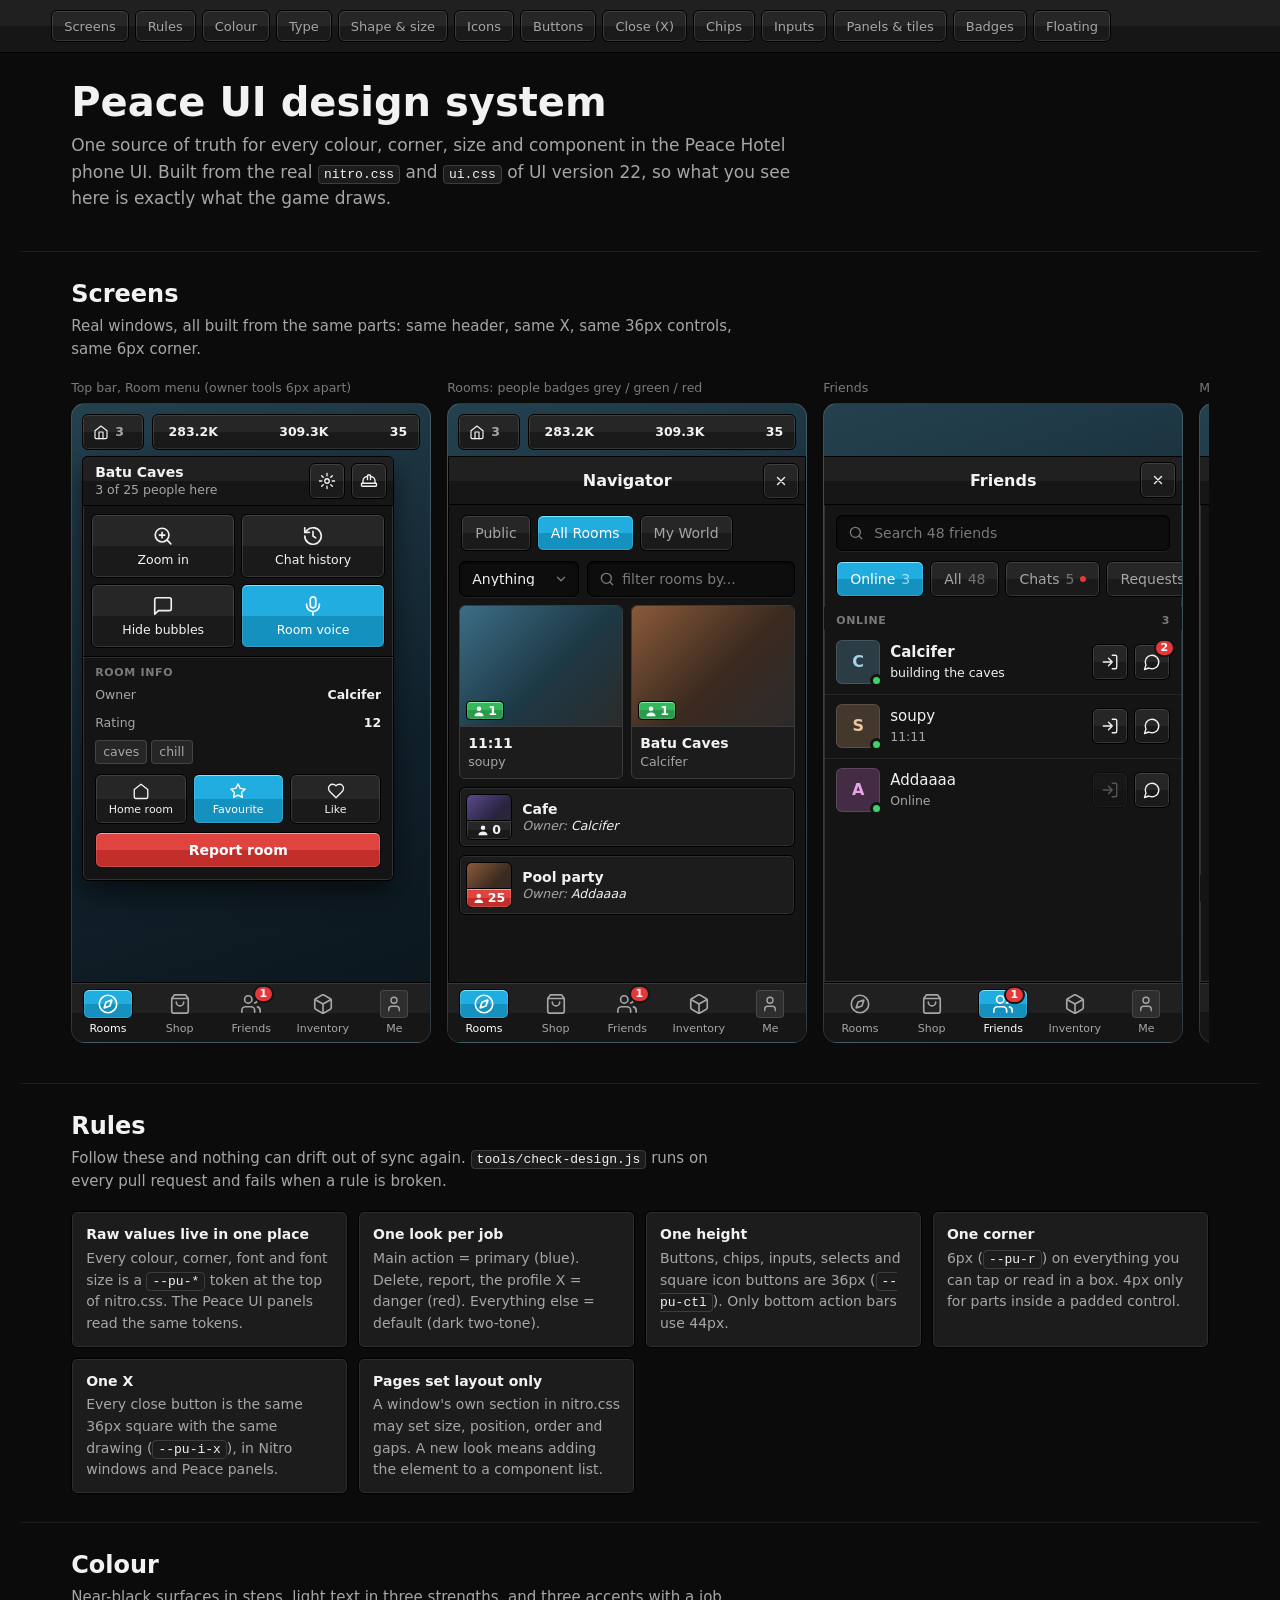
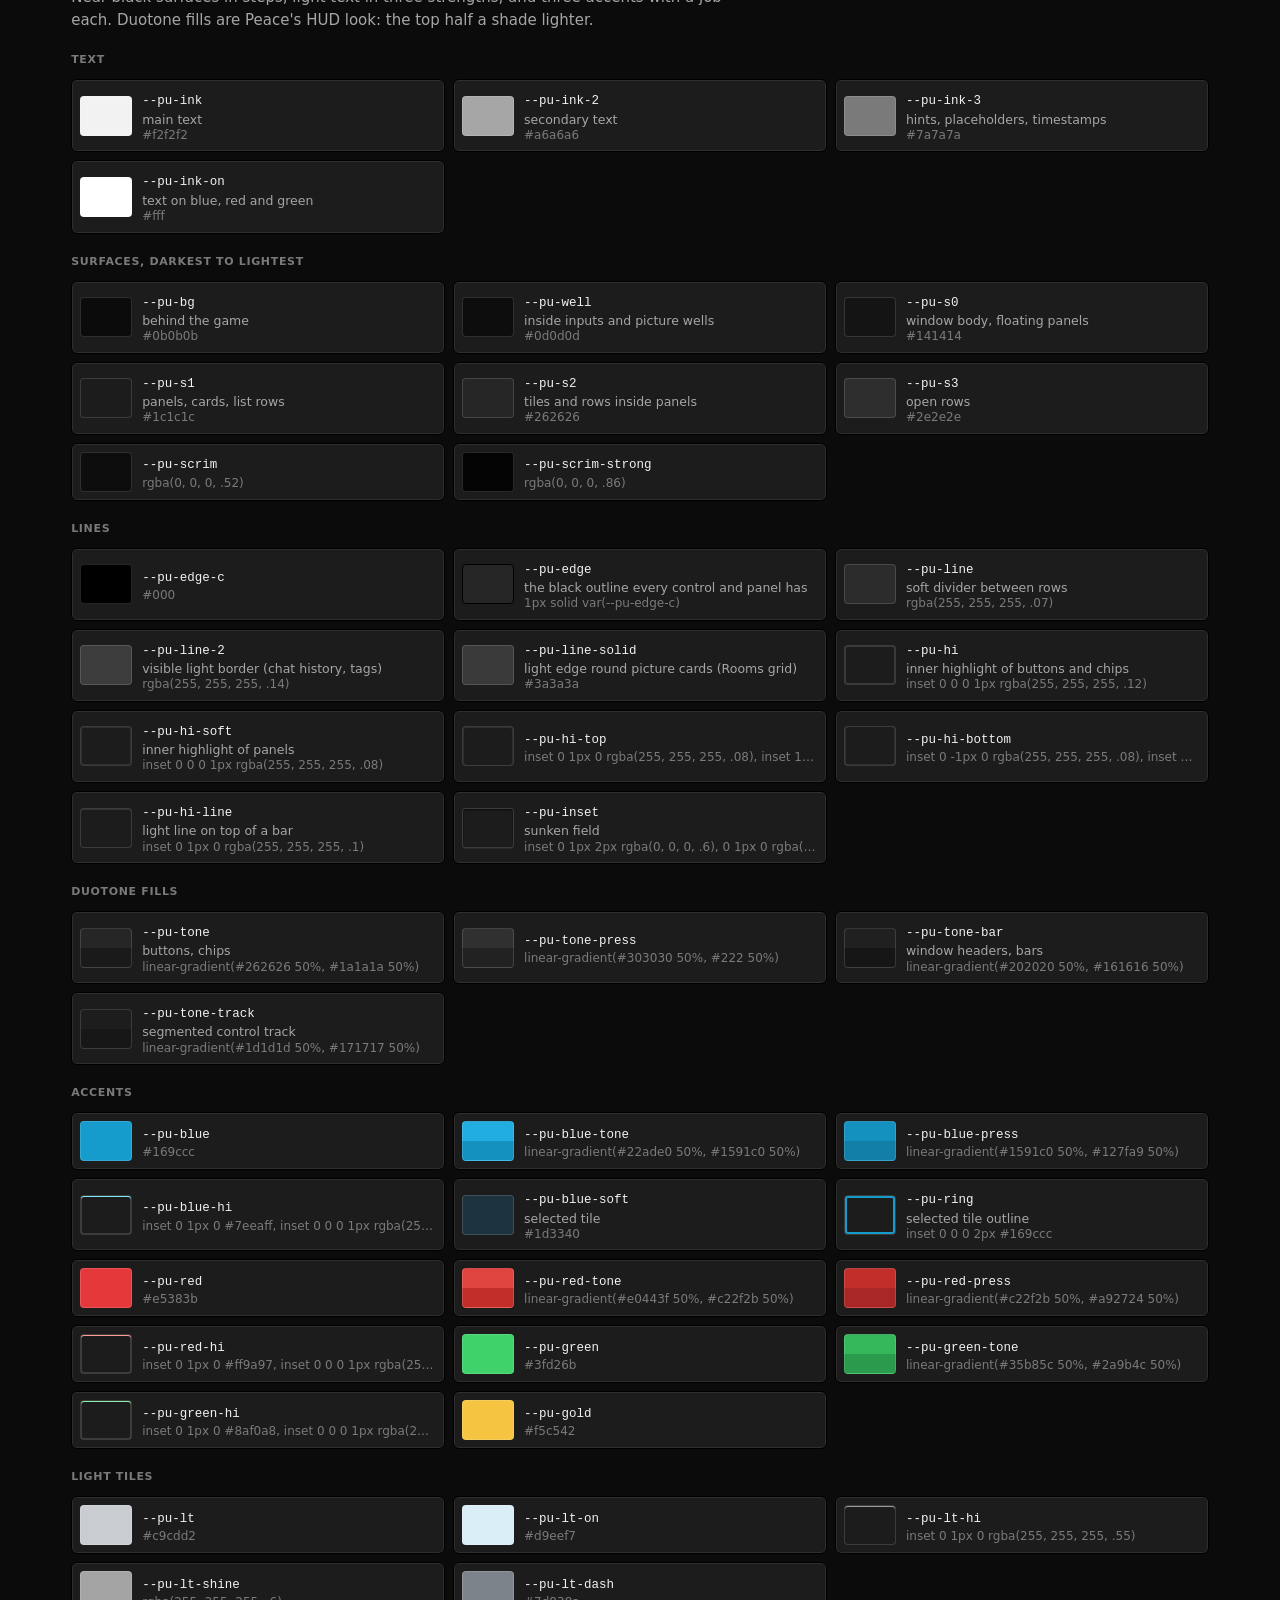
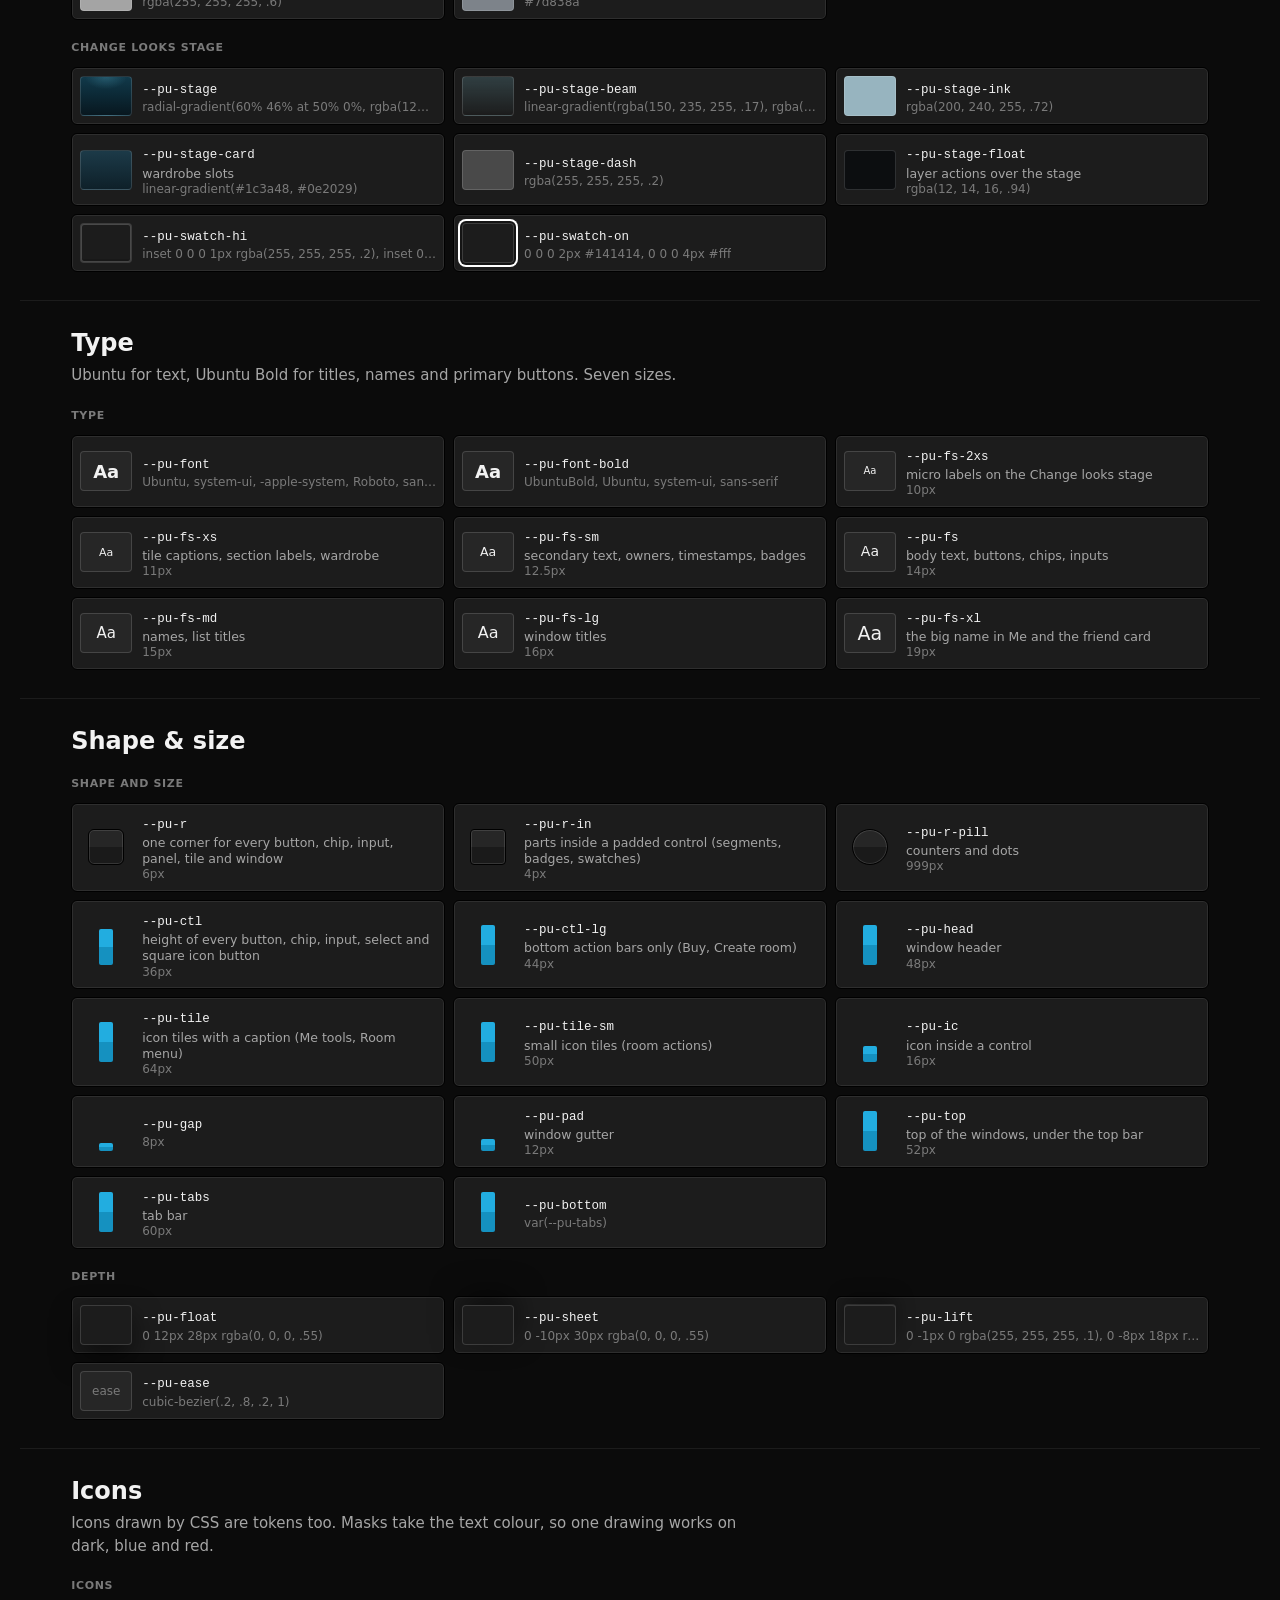
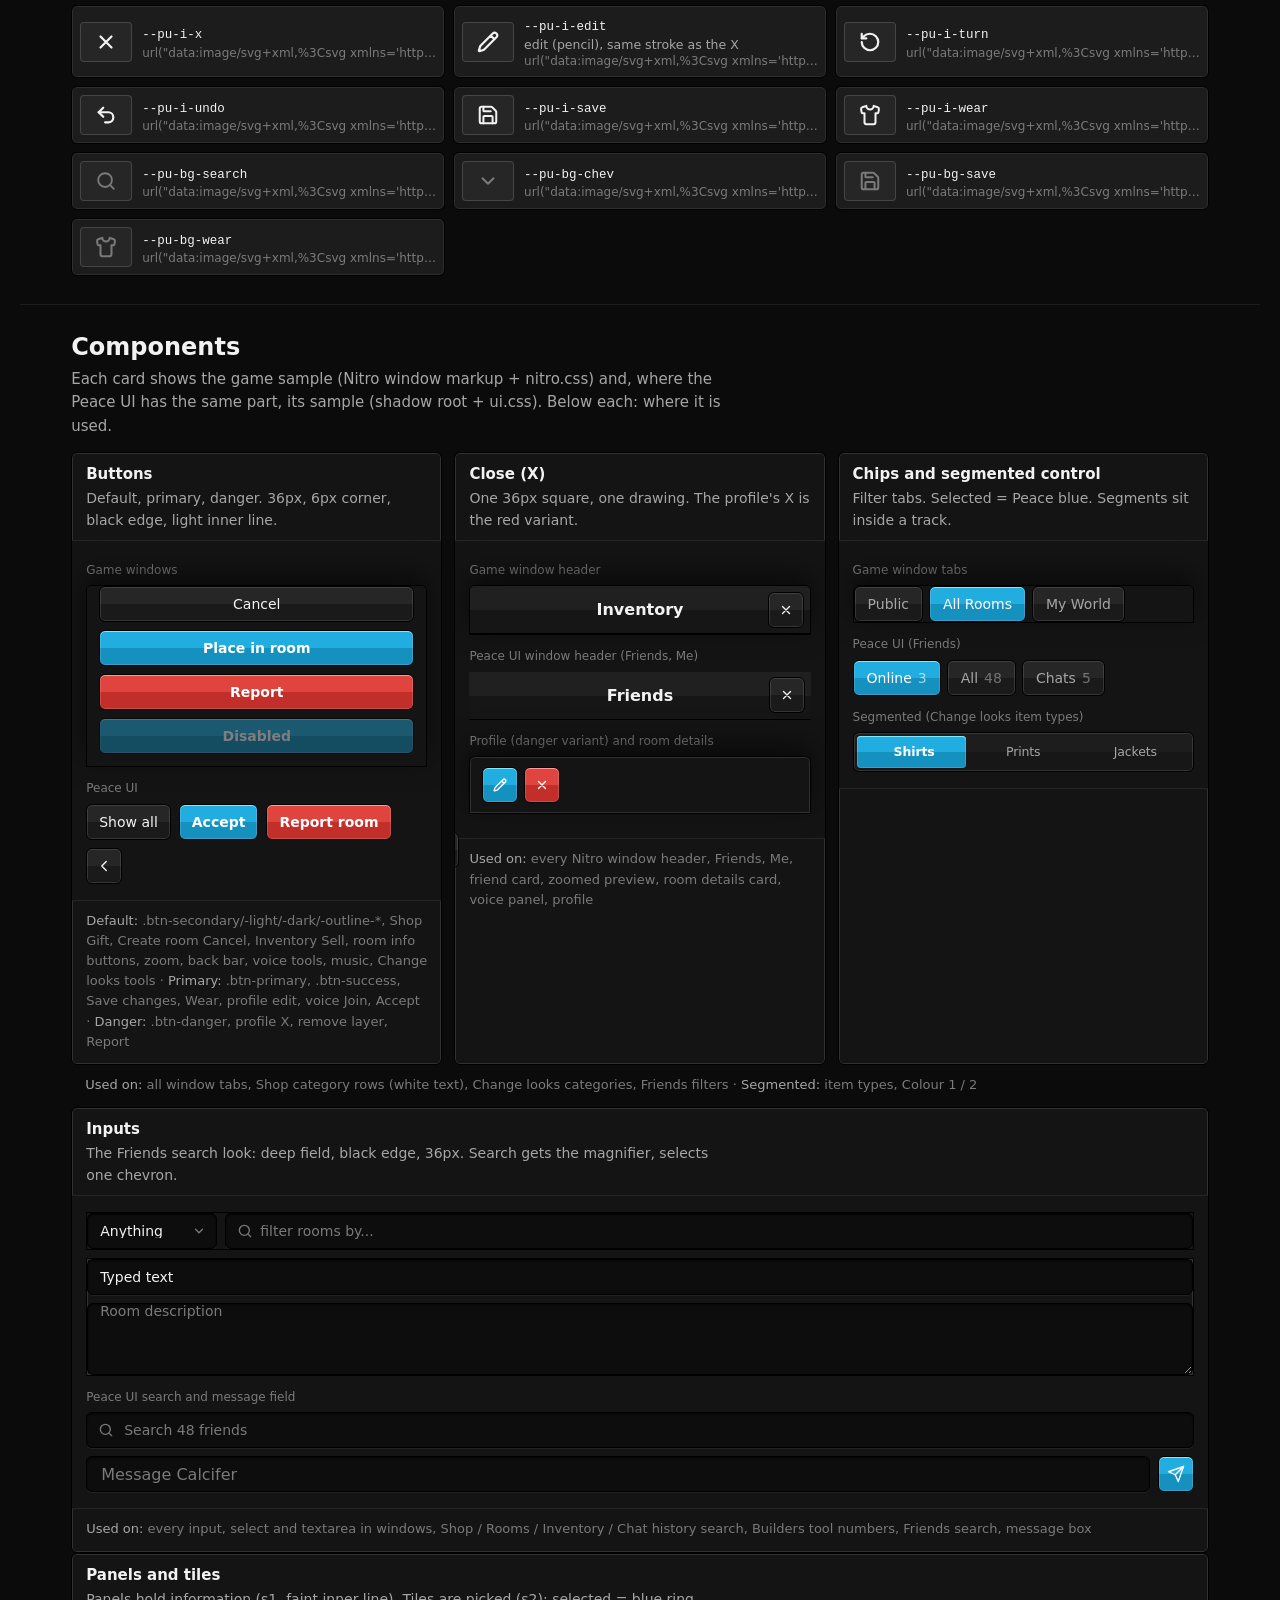
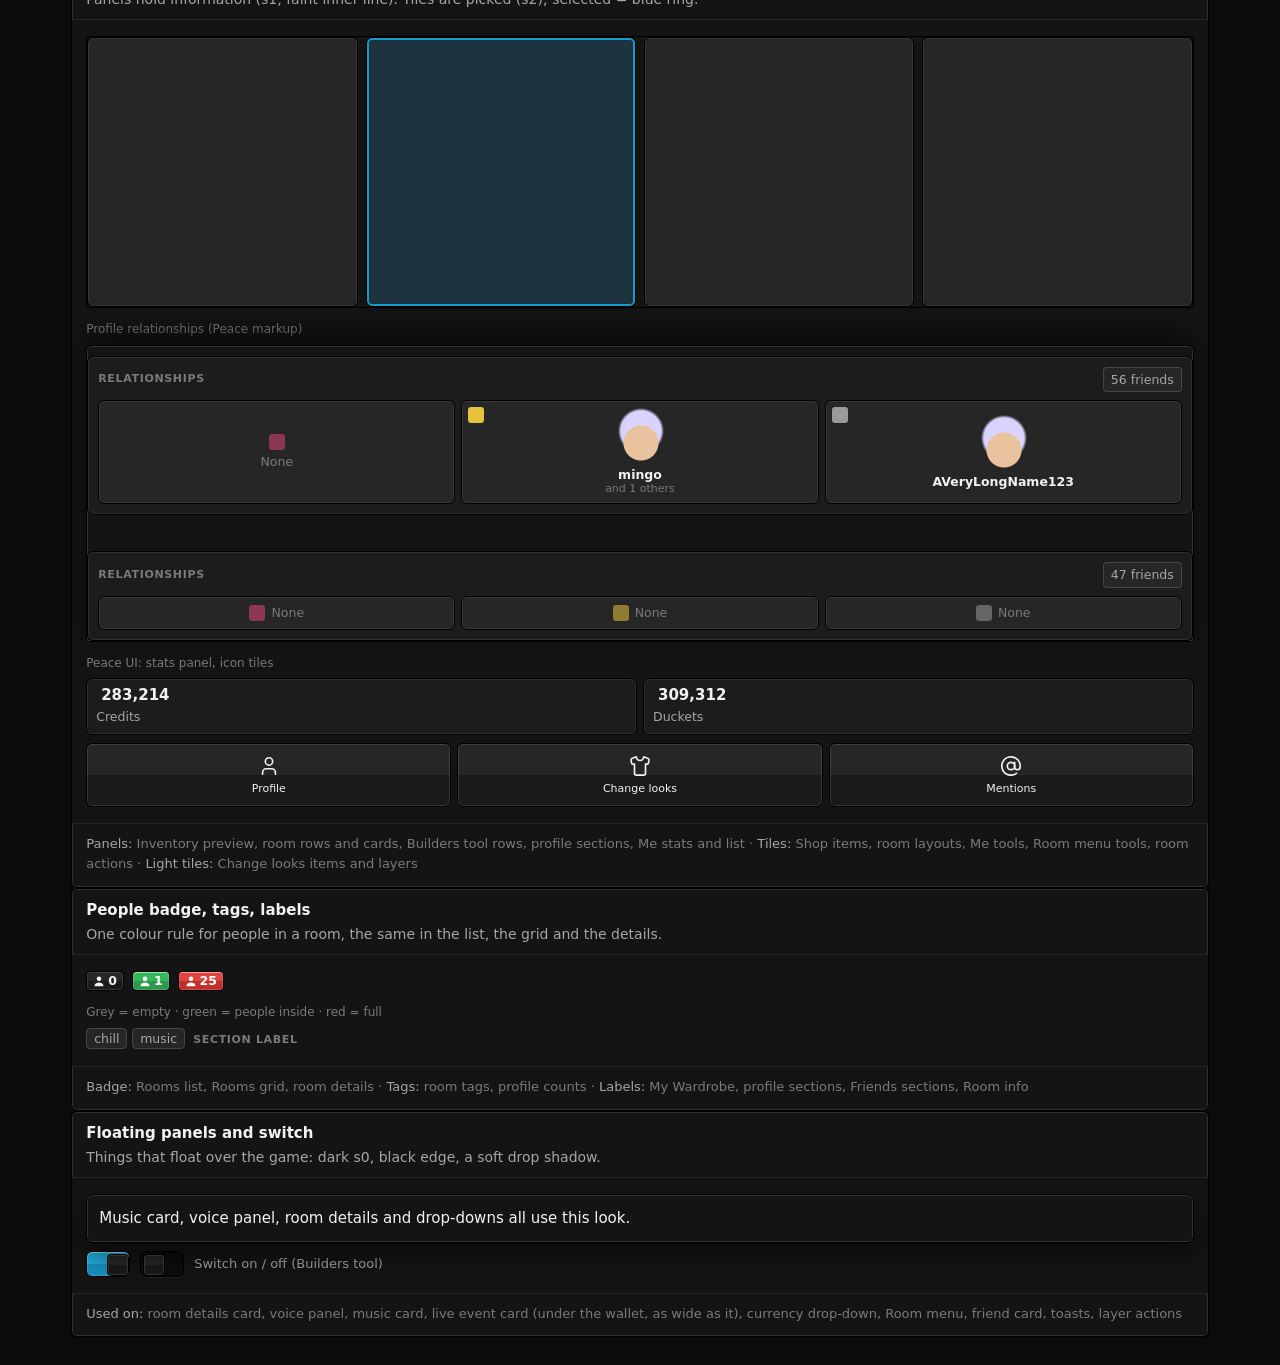
==== commit ed00dd57: "v22: live event card under the wallet, same width, design system look Peace's event alert (.nitro-ev" ====
--- a/storybook/index.html
+++ b/storybook/index.html
@@ -311,6 +311,8 @@
 html.pu-on .rv-pagebtn,
 html.pu-on .chat-input-extras-close,
 html.pu-on .chat-image-upload-btn:not(.send),
+html.pu-on .nitro-event-alert .nea-btn.is-ghost,
+html.pu-on .nitro-event-alerts-stack .nitro-event-alert-tab,
 html.pu-on .user-profile .friend-btn {
   background: var(--pu-tone) !important; border: var(--pu-edge) !important; border-image: none !important; border-radius: var(--pu-r) !important; box-shadow: var(--pu-hi) !important;
   color: var(--pu-ink) !important; font-family: var(--pu-font) !important; font-weight: 400 !important; text-shadow: none !important;
@@ -328,6 +330,8 @@
 html.pu-on .pu-zoom:active,
 html.pu-on .chat-input-extras-close:active,
 html.pu-on .chat-image-upload-btn:not(.send):active,
+html.pu-on .nitro-event-alert .nea-btn.is-ghost:active,
+html.pu-on .nitro-event-alerts-stack .nitro-event-alert-tab:active,
 html.pu-on .rv-pagebtn:active { background: var(--pu-tone-press) !important; }
 /* primary */
 html.pu-on .draggable-window .btn-primary:not(.btn-danger),
@@ -337,6 +341,7 @@
 html.pu-on .user-profile .profile-nav-edit,
 html.pu-on #hud-more-voice .voice-join,
 html.pu-on .chat-image-upload-btn.send,
+html.pu-on .nitro-event-alert .nea-btn.is-primary,
 html.pu-on .nitro-phone-corner .phone-corner-btn.open {
   background: var(--pu-blue-tone) !important; border: var(--pu-edge) !important; border-radius: var(--pu-r) !important; box-shadow: var(--pu-blue-hi) !important;
   color: var(--pu-ink-on) !important; font-family: var(--pu-font-bold) !important; font-weight: 700 !important; text-shadow: none !important;
@@ -345,6 +350,7 @@
 html.pu-on .draggable-window .btn-success:active,
 html.pu-on .draggable-window .nitro-avatar-editor .saved-outfit-container .button-container > button + button:active,
 html.pu-on .chat-image-upload-btn.send:active,
+html.pu-on .nitro-event-alert .nea-btn.is-primary:active,
 html.pu-on .user-profile .profile-nav-edit:active { background: var(--pu-blue-press) !important; }
 /* the default ones listed above win over primary/danger where Nitro uses those classes for a secondary action */
 html.pu-on .draggable-window .nitro-catalog .purchase-buttons .btn.btn-primary,
@@ -499,6 +505,7 @@
 html.pu-on .nitro-inventory:not(.trading) .g-col-5 > :first-child,
 html.pu-on .popover .room-info .room-thumbnail,
 html.pu-on .nitro-room-info .room-thumbnail,
+html.pu-on .nitro-event-alert .nea-avatar-wrap,
 html.pu-on .user-profile .profile-avatar {
   background-color: var(--pu-well); border: var(--pu-edge) !important; border-radius: var(--pu-r) !important; box-shadow: var(--pu-hi-soft) !important;
 }
@@ -509,6 +516,7 @@
 /* ---- Floating panels: room details, voice, music card, layer actions ---- */
 html.pu-on .popover:has(.room-info),
 html.pu-on #hud-more-voice:not(:empty),
+html.pu-on .nitro-event-alerts-stack .nitro-event-alert,
 html.pu-on .nitro-phone-corner .phone-corner-card {
   background: var(--pu-s0) !important; border: var(--pu-edge) !important; border-radius: var(--pu-r) !important; box-shadow: var(--pu-hi), var(--pu-float) !important; color: var(--pu-ink) !important;
 }
@@ -561,6 +569,8 @@
 html.pu-on .builders-tools .builders-tools-furni-count,
 html.pu-on .user-profile .profile-motto,
 html.pu-on .user-profile .content-area :is(.text-black, .text-dark, [class*="text-muted"]),
+html.pu-on .nitro-event-alert :is(.nea-kicker, .nea-sender),
+html.pu-on .nitro-event-alerts-stack .nitro-event-alert-tab .neat-time,
 html.pu-on .nitro-avatar-editor .pu-lkt small { color: var(--pu-ink-2) !important; }
 /* hint */
 html.pu-on .nitro-chat-history-window .ch-chevron,
@@ -569,6 +579,7 @@
 html.pu-on .user-profile .relationship-empty,
 html.pu-on .user-profile .relationship-row .small,
 html.pu-on .draggable-window .nitro-avatar-editor .wardrobe-panel > .d-flex > .d-flex:first-child::before,
+html.pu-on .nitro-event-alert .nea-by,
 html.pu-on .draggable-window .nitro-avatar-editor .wardrobe-panel > .d-flex > .d-flex:first-child::after { color: var(--pu-ink-3) !important; }
 /* main */
 html.pu-on .nitro-navigator .pu-owner.pu-lo,
@@ -582,6 +593,8 @@
 html.pu-on .rv-card-name,
 html.pu-on .user-profile .meta-value,
 html.pu-on .user-profile .relationship-row :is(a, .text-decoration-underline, b, strong),
+html.pu-on .nitro-event-alert :is(.nea-room, .nea-message),
+html.pu-on .nitro-event-alerts-stack .nitro-event-alert-tab .neat-label,
 html.pu-on .nitro-avatar-editor .pu-lkt { color: var(--pu-ink) !important; }
 html.pu-on .rv-pill, html.pu-on .rv-pagelabel { color: var(--pu-ink-2) !important; }
 /* names: plain white bold (profiles ignore name styles and gradients) */
@@ -924,6 +937,43 @@
 html.pu-on #hud-more-voice .voice-tools-header { padding: var(--pu-gap) 52px var(--pu-gap) 10px !important; }
 html.pu-on #hud-more-voice .voice-tools-body { padding: var(--pu-gap) 10px 10px !important; }
 html.pu-on #hud-more-voice .voice-tools-toggle { position: absolute !important; z-index: 2; top: 6px !important; right: 6px !important; left: auto !important; }
+
+/* ---- Live event alert: Peace's own card (and its minimized tab) under the wallet, as wide as the wallet.
+        frame.js sets --pu-wallet-l to the wallet's left edge. Hidden while a window is open. ---- */
+html.pu-on .nitro-event-alerts-stack {
+  position: fixed !important; z-index: 455 !important; top: var(--pu-top) !important; left: var(--pu-wallet-l, 10px) !important; right: 10px !important;
+  transform: none !important; align-items: stretch !important; gap: 6px !important;
+}
+html.pu-on body:has(.draggable-window .nitro-card) .nitro-event-alerts-stack { display: none !important; }
+html.pu-on .nitro-event-alerts-stack .nitro-event-alert {
+  min-width: 0 !important; max-width: none !important; width: auto !important; padding: var(--pu-gap) 10px 10px !important; font-family: var(--pu-font) !important;
+  grid-template-columns: 44px minmax(0, 1fr) !important; grid-template-rows: auto auto !important; column-gap: 10px !important; row-gap: var(--pu-gap) !important; align-items: start !important;
+}
+html.pu-on .nitro-event-alert .nea-avatar-wrap { grid-area: 1 / 1 !important; width: 44px !important; height: 44px !important; overflow: hidden !important; }
+html.pu-on .nitro-event-alert .nea-avatar-wrap .nea-avatar { position: absolute !important; left: 50%; top: 50%; width: 64px; height: 110px; max-width: none !important; max-height: none !important; margin: -38px 0 0 -32px; filter: none !important; }
+html.pu-on .nitro-event-alert .nea-body { grid-area: 1 / 2 !important; gap: 2px !important; }
+html.pu-on .nitro-event-alert .nea-body .nea-kicker { gap: 6px !important; font: 700 var(--pu-fs-2xs)/14px var(--pu-font-bold) !important; letter-spacing: .08em !important; }
+html.pu-on .nitro-event-alert .nea-kicker-dot,
+html.pu-on .nitro-event-alert-tab .neat-dot { background: var(--pu-green) !important; box-shadow: none !important; }
+html.pu-on .nitro-event-alert .nea-body .nea-heading { flex-wrap: wrap !important; gap: 0 4px !important; line-height: 1.3 !important; }
+html.pu-on .nitro-event-alert .nea-body .nea-heading .nea-room { flex: 1 0 100%; max-width: 100% !important; font: 700 var(--pu-fs-md)/1.3 var(--pu-font-bold) !important; }
+html.pu-on .nitro-event-alert .nea-body .nea-heading :is(.nea-by, .nea-sender) { font: 400 var(--pu-fs-sm)/1.3 var(--pu-font) !important; }
+html.pu-on .nitro-event-alert .nea-body .nea-heading .nea-sender { font-family: var(--pu-font-bold) !important; font-weight: 700 !important; }
+html.pu-on .nitro-event-alert .nea-body .nea-message { padding-top: 2px !important; font: 400 var(--pu-fs-sm)/1.35 var(--pu-font) !important; }
+html.pu-on .nitro-event-alert .nea-body .nea-message .nea-signoff { display: none !important; }
+html.pu-on .nitro-event-alert .nea-actions { grid-area: 2 / 1 / 3 / 3 !important; flex-direction: row-reverse !important; min-width: 0 !important; gap: var(--pu-gap) !important; }
+html.pu-on .nitro-event-alert .nea-btn { flex: 1 1 0; height: var(--pu-ctl) !important; padding: 0 10px !important; font-size: var(--pu-fs) !important; letter-spacing: 0 !important; transform: none !important; filter: none !important; }
+html.pu-on .nitro-event-alert .nea-progress { height: 2px !important; background: var(--pu-line) !important; }
+html.pu-on .nitro-event-alert .nea-progress .nea-progress-bar { background: var(--pu-blue) !important; }
+html.pu-on .nitro-event-alerts-stack .nitro-event-alert-tab {
+  height: var(--pu-ctl); padding: 0 10px !important; gap: var(--pu-gap) !important; justify-content: flex-start !important; transform: none !important; filter: none !important;
+  font: 700 var(--pu-fs-sm)/1 var(--pu-font-bold) !important; letter-spacing: 0 !important;
+}
+html.pu-on .nitro-event-alert-tab .neat-label { flex: 1 1 auto; max-width: none !important; text-align: left; }
+html.pu-on .nitro-event-alert-tab .neat-time { font-family: var(--pu-font) !important; }
+/* the music button moves under a minimized event, and steps aside while the full event card shows */
+html.pu-on body:has(.nitro-event-alert-tab) .nitro-phone-corner { top: calc(var(--pu-top) + var(--pu-ctl) + 6px) !important; }
+html.pu-on body:has(.nitro-event-alert) .nitro-phone-corner { display: none !important; }
 
 /* ---- Room music: Peace's own button and card under the wallet; hidden while a window is open ---- */
 html.pu-on .nitro-phone-corner { display: flex !important; position: fixed !important; z-index: 450 !important; top: var(--pu-top) !important; right: 10px !important; }
@@ -1319,7 +1369,7 @@
 
 <section class="sb-band">
   <h1>Peace UI design system</h1>
-  <p class="sb-lead">One source of truth for every colour, corner, size and component in the Peace Hotel phone UI. Built from the real <code>nitro.css</code> and <code>ui.css</code> of UI version 21, so what you see here is exactly what the game draws.</p>
+  <p class="sb-lead">One source of truth for every colour, corner, size and component in the Peace Hotel phone UI. Built from the real <code>nitro.css</code> and <code>ui.css</code> of UI version 22, so what you see here is exactly what the game draws.</p>
 </section>
 
 <section class="sb-band" id="screens">
@@ -1450,9 +1500,10 @@
     <article class="sb-card" id="floating"><header><h3 class="sb">Floating panels and switch</h3><p>Things that float over the game: dark s0, black edge, a soft drop shadow.</p></header>
       <div class="sb-demo col">
         <div class="nitro-phone-corner" style="position:static!important;display:block!important"><div class="phone-corner-card" style="padding:12px;animation:none">Music card, voice panel, room details and drop-downs all use this look.</div></div>
+        <div class="nitro-event-alerts-stack" style="position:static!important;display:flex;flex-direction:column;gap:6px;max-width:300px"><div class="nitro-event-alert" style="display:grid;position:relative;overflow:hidden"><div class="nea-avatar-wrap" style="position:relative"></div><div class="nea-body" style="display:flex;flex-direction:column"><div class="nea-kicker" style="display:inline-flex;align-items:center;text-transform:uppercase"><span class="nea-kicker-dot" style="width:6px;height:6px;border-radius:50%"></span>Live Event · 4:32</div><div class="nea-heading" style="display:flex;white-space:nowrap;overflow:hidden"><span class="nea-room" style="overflow:hidden;text-overflow:ellipsis">Calcifer's Cafe</span><span class="nea-by">hosted by</span><span class="nea-sender">Calcifer</span></div><div class="nea-message">“Free drinks tonight”</div></div><div class="nea-actions" style="display:flex"><button class="nea-btn is-primary" style="display:inline-flex;align-items:center;justify-content:center">Go to Room →</button><button class="nea-btn is-ghost" style="display:inline-flex;align-items:center;justify-content:center">Minimize</button></div></div><button class="nitro-event-alert-tab" style="display:inline-flex;align-items:center"><span class="neat-dot" style="width:6px;height:6px;border-radius:50%"></span><span class="neat-label">Live Event · Calcifer's Cafe</span><span class="neat-time">2:10</span></button></div>
         <div class="builders-tools" style="display:flex;gap:10px;align-items:center"><span class="is-ticked"></span><span class="is-not-ticked"></span><span style="color:var(--pu-ink-2);font-size:13px">Switch on / off (Builders tool)</span></div>
       </div>
-      <div class="sb-use"><b>Used on:</b> room details card, voice panel, music card, currency drop-down, Room menu, friend card, toasts, layer actions</div>
+      <div class="sb-use"><b>Used on:</b> room details card, voice panel, music card, live event card (under the wallet, as wide as it), currency drop-down, Room menu, friend card, toasts, layer actions</div>
     </article>
   </div>
 </section>
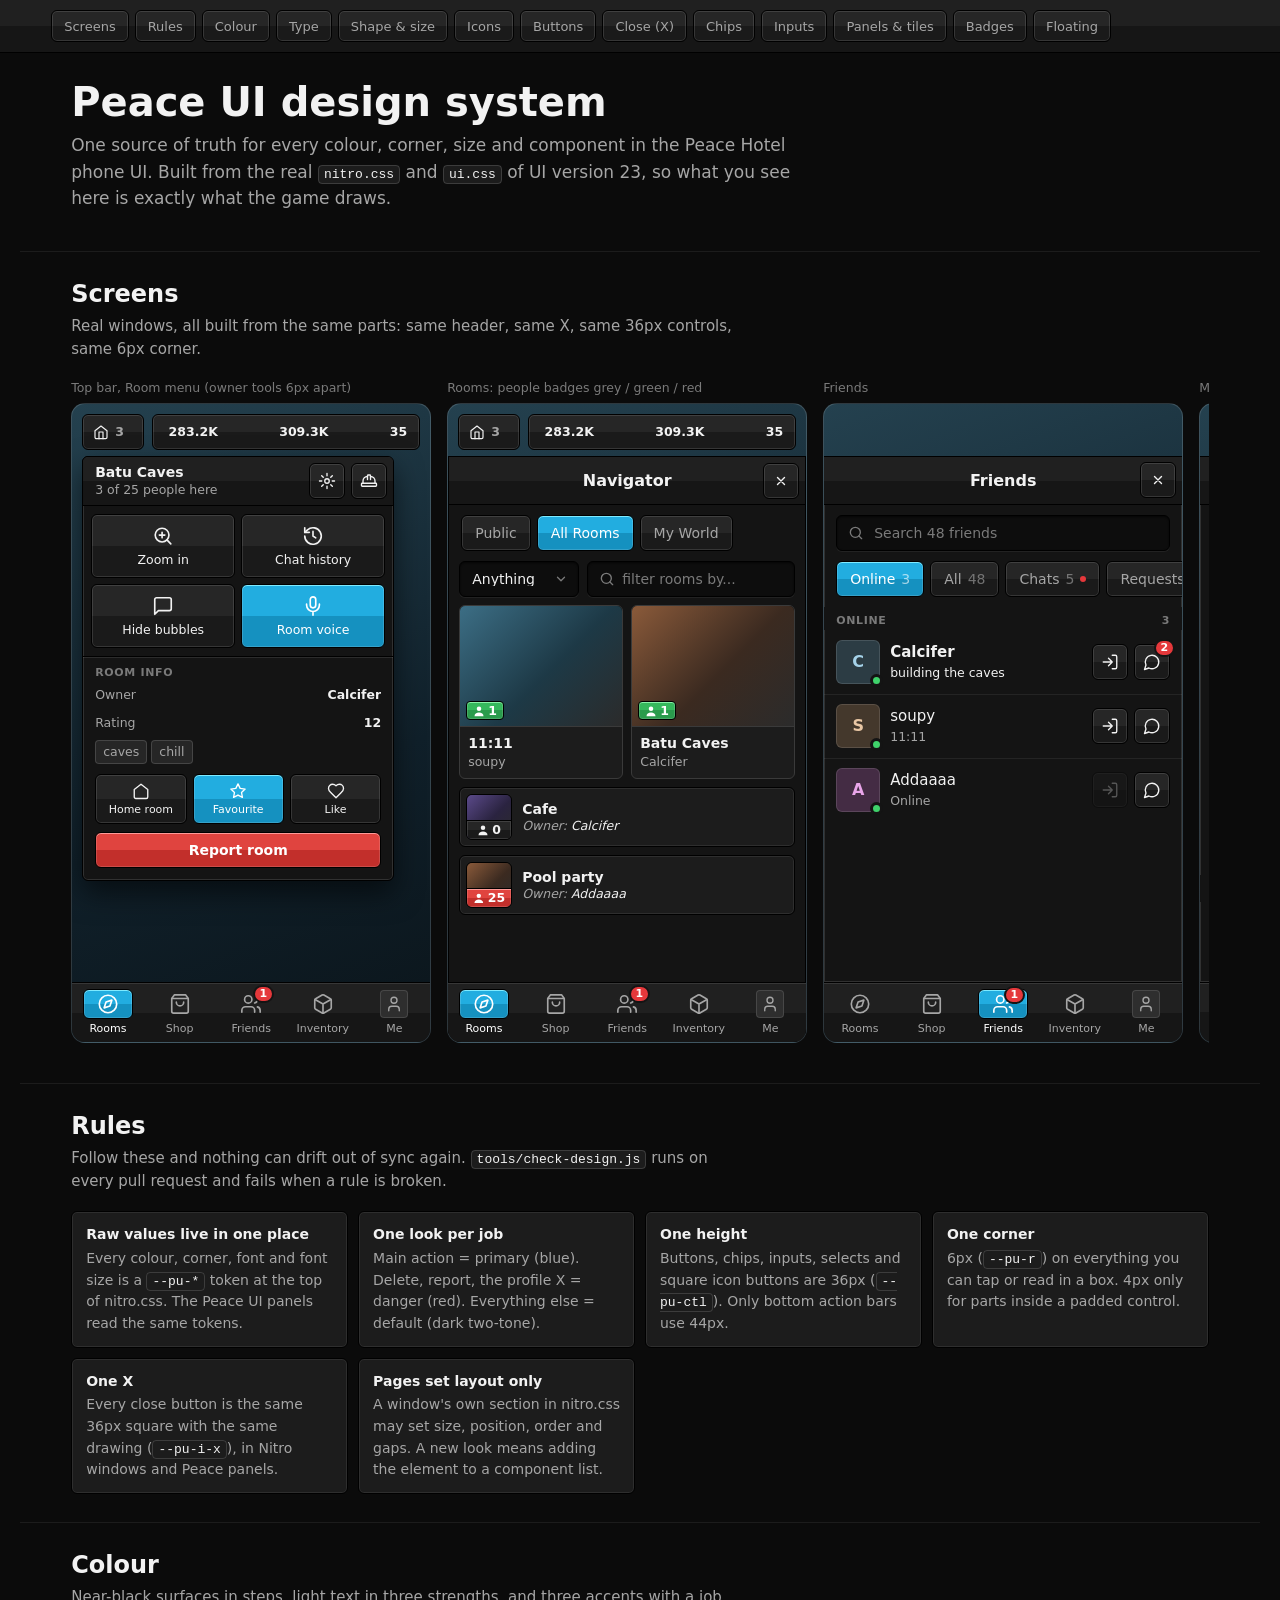
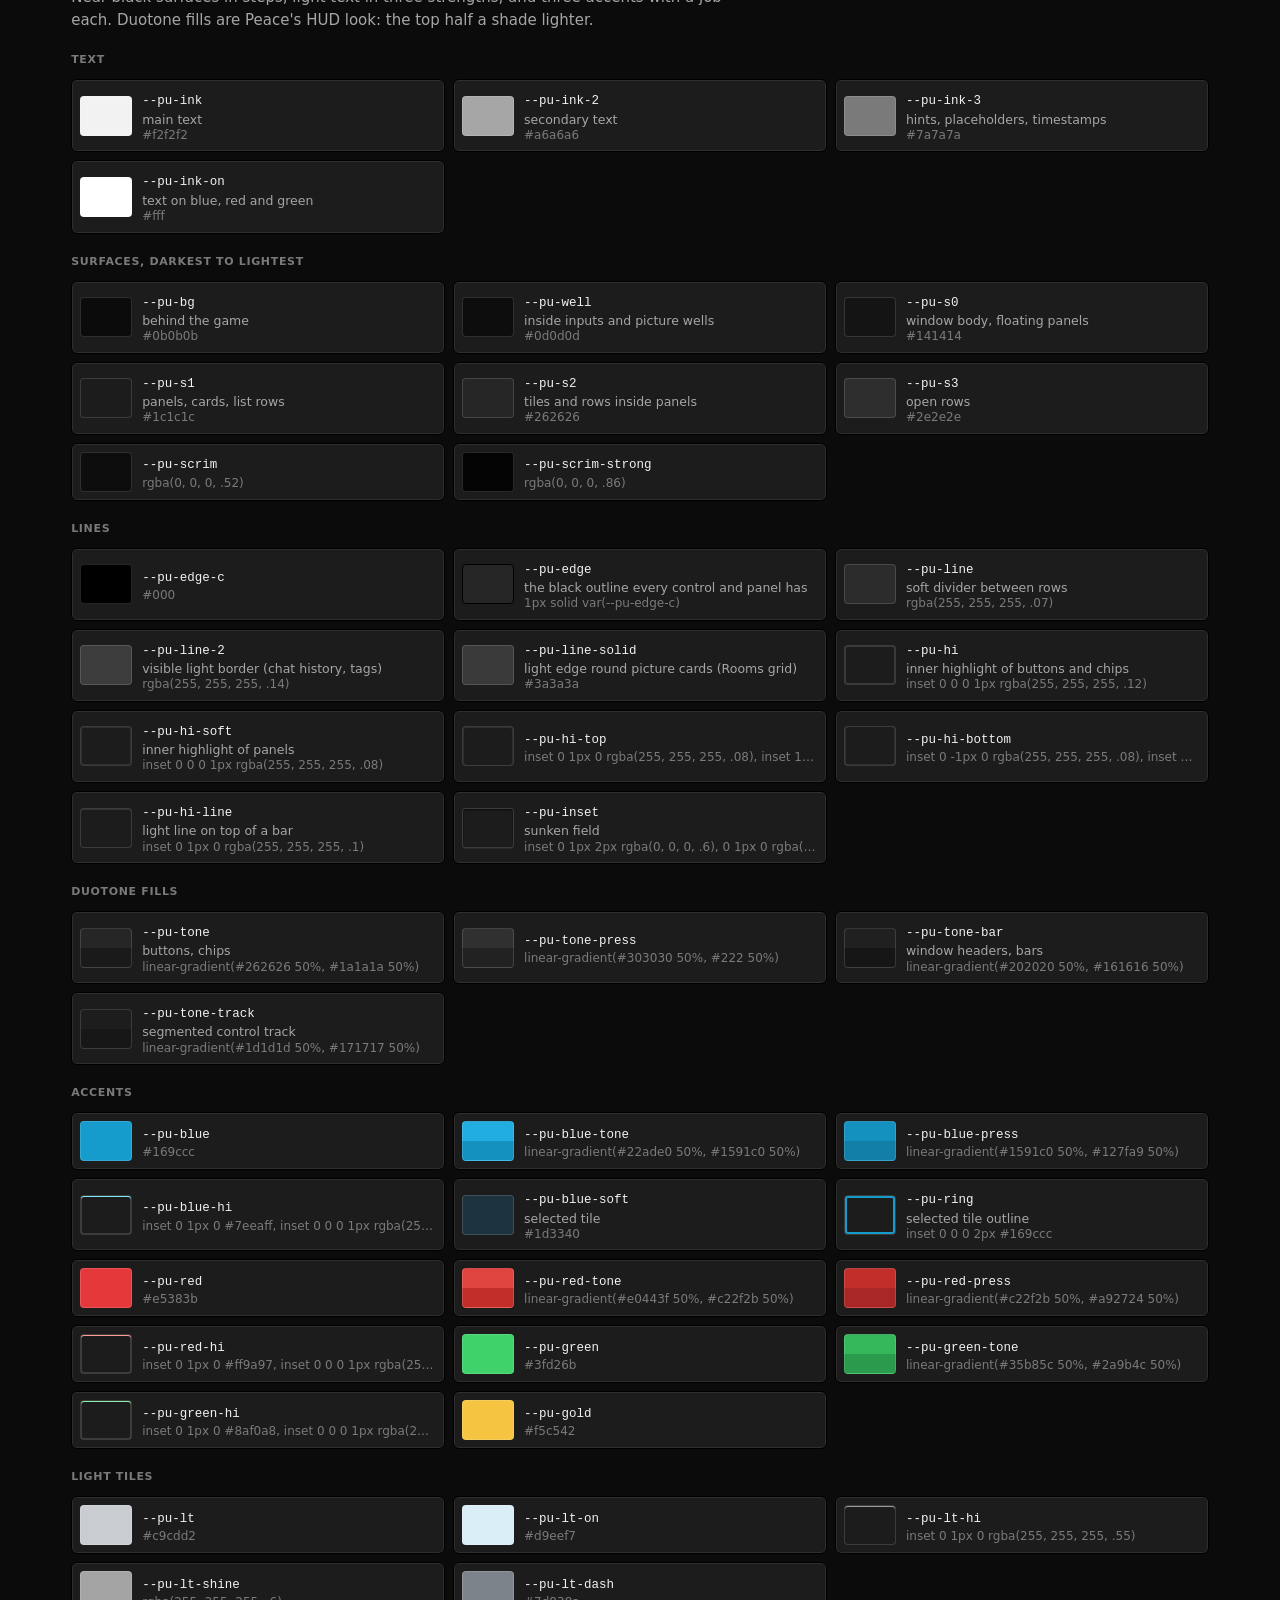
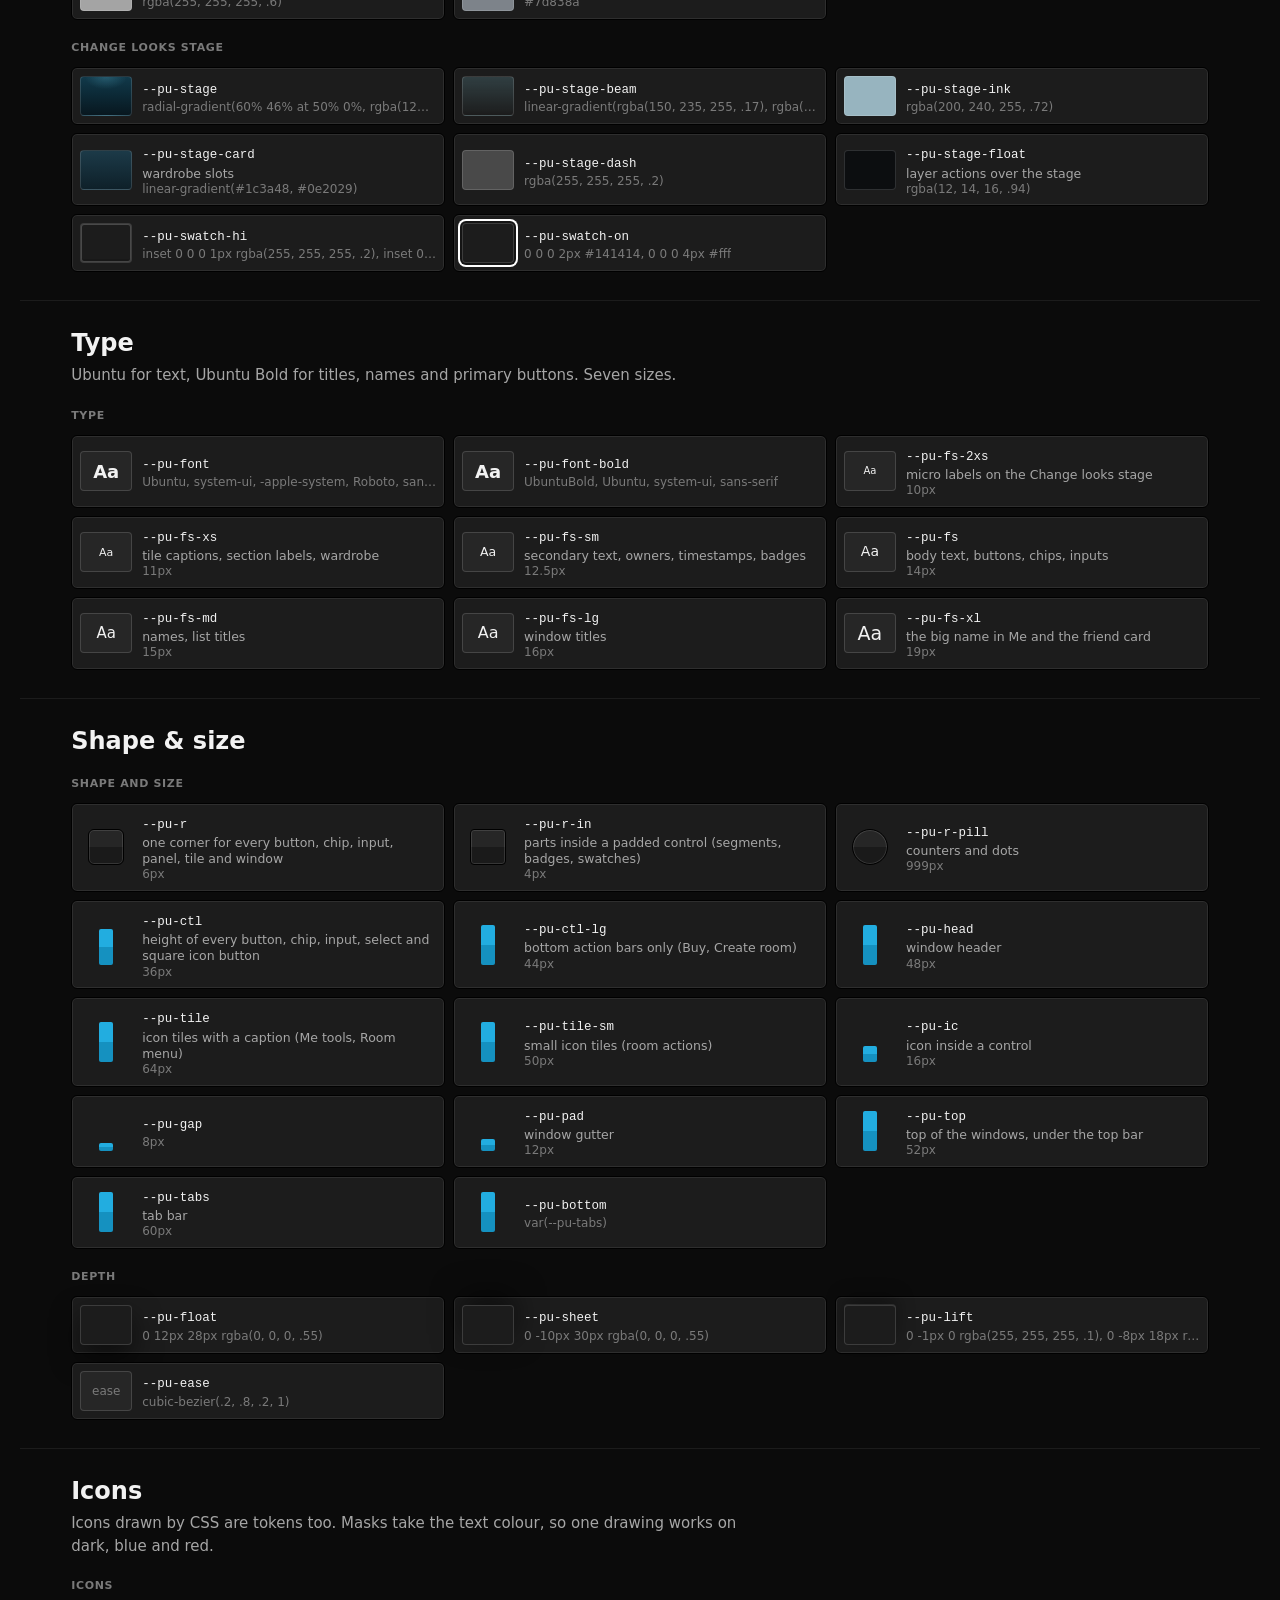
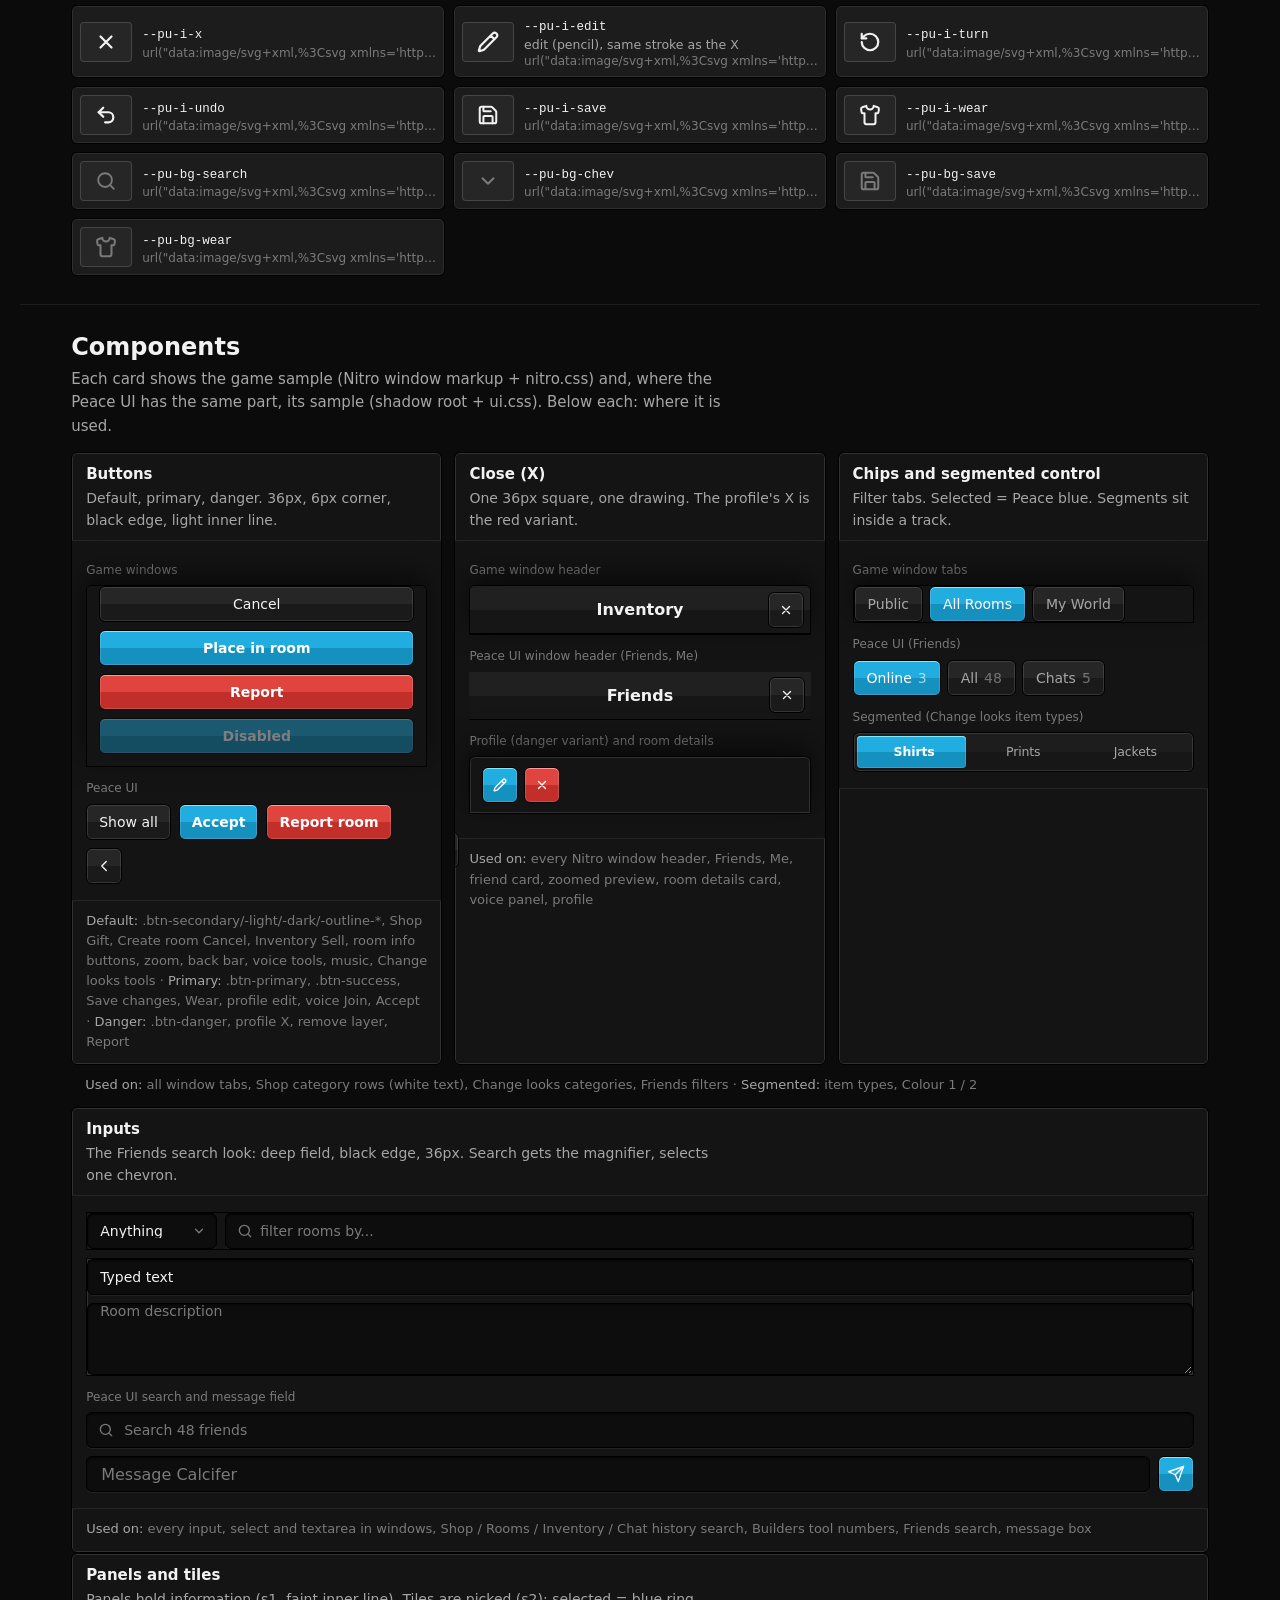
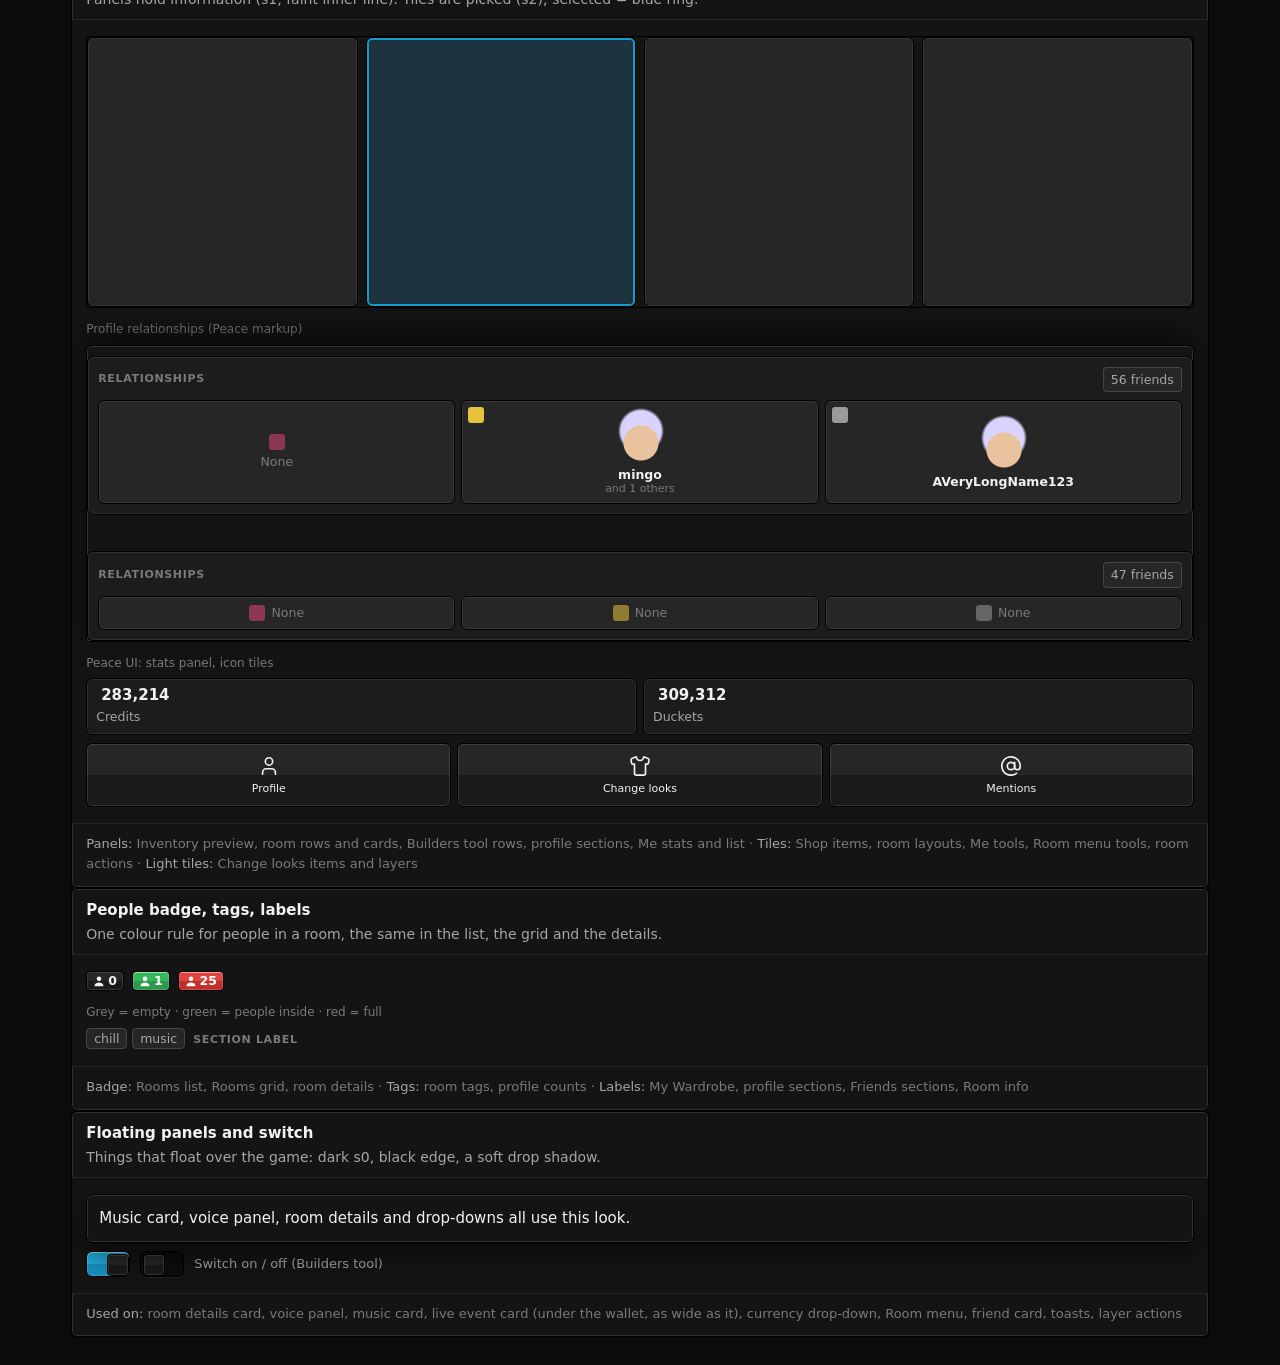
==== commit 0f4dd50d: "Online counter keeps its place behind open tabs (v23) Opening a tab hid the counter with display:non" ====
--- a/storybook/index.html
+++ b/storybook/index.html
@@ -1369,7 +1369,7 @@
 
 <section class="sb-band">
   <h1>Peace UI design system</h1>
-  <p class="sb-lead">One source of truth for every colour, corner, size and component in the Peace Hotel phone UI. Built from the real <code>nitro.css</code> and <code>ui.css</code> of UI version 22, so what you see here is exactly what the game draws.</p>
+  <p class="sb-lead">One source of truth for every colour, corner, size and component in the Peace Hotel phone UI. Built from the real <code>nitro.css</code> and <code>ui.css</code> of UI version 23, so what you see here is exactly what the game draws.</p>
 </section>
 
 <section class="sb-band" id="screens">
@@ -1553,7 +1553,7 @@
 
 <script>
 {
-  const UI_CSS = "/*\n * Peace UI styles (top bar, tab bar, Friends, Me, Room menu, friend card, messages). Lives inside a shadow root,\n * so Nitro's CSS can't leak in and this can't leak out.\n *\n * Every colour, size, corner, font and icon comes from the --pu-* tokens at the top of nitro.css: custom\n * properties inherit into the shadow root (all: initial does not reset them). Components here match the ones\n * in nitro.css (see storybook/index.html): .sqb = square icon button / close, .chip, .btn (.pri / .dng), .search /\n * .field = input, .panel-like boxes (.stat, .list, .motto), tiles (.tool, .rt, .ra, .trio button), floating\n * panels (.pop, .card, .toast). tools/check-design.js keeps raw values out of this file.\n */\n:host {\n  all: initial;\n  position: fixed;\n  inset: 0;\n  z-index: 2147483000;\n  pointer-events: none;\n  color-scheme: dark;\n  font: 400 var(--pu-fs-md)/1.45 var(--pu-font);\n  color: var(--pu-ink);\n  -webkit-font-smoothing: antialiased;\n  -webkit-tap-highlight-color: transparent;\n  user-select: none;\n  -webkit-user-select: none;\n}\n* { box-sizing: border-box; min-width: 0; }\nbutton { font: inherit; color: inherit; background: none; border: 0; padding: 0; margin: 0; cursor: pointer; -webkit-tap-highlight-color: transparent; }\nbutton:disabled { cursor: default; }\ninput { font: inherit; color: inherit; margin: 0; }\ninput[type=search]::-webkit-search-cancel-button { display: none; }\n[hidden] { display: none !important; }\nsvg.i { width: 20px; height: 20px; fill: none; stroke: currentColor; stroke-width: 1.8; stroke-linecap: round; stroke-linejoin: round; flex: none; }\n.fill svg.i, svg.i.fill { fill: currentColor; }\n/* the close (X) drawing, shared with every Nitro window */\n.gx { display: block; flex: none; width: 14px; height: 14px; background: currentColor; -webkit-mask: var(--pu-i-x) center / contain no-repeat; mask: var(--pu-i-x) center / contain no-repeat; }\n.sdot { display: inline-block; width: 8px; height: 8px; border-radius: var(--pu-r-pill); background: var(--pu-green); flex: none; }\n.sdot.off { background: var(--pu-ink-3); }\n\n/* ================================================================ components */\n\n/* Square icon button (also the close X): 36px, dark two-tone */\n.sqb, .act, .send {\n  position: relative; width: var(--pu-ctl); height: var(--pu-ctl); flex: none; display: grid; place-items: center; color: var(--pu-ink);\n  background: var(--pu-tone); border: var(--pu-edge); border-radius: var(--pu-r); box-shadow: var(--pu-hi);\n}\n.sqb:active, .act:active, .send:active { background: var(--pu-tone-press); }\n.sqb:disabled, .act:disabled { opacity: .3; }\n\n/* Buttons with text: default, primary (.pri), danger (.dng) */\n.btn {\n  height: var(--pu-ctl); padding: 0 var(--pu-pad); display: inline-flex; align-items: center; justify-content: center; gap: 6px; white-space: nowrap;\n  font: 400 var(--pu-fs)/1 var(--pu-font); color: var(--pu-ink);\n  background: var(--pu-tone); border: var(--pu-edge); border-radius: var(--pu-r); box-shadow: var(--pu-hi);\n}\n.btn:active { background: var(--pu-tone-press); }\n.pri, .send.on, .chip.on, .rt.on, .ra.on, .tab.on .ico, .m.me {\n  background: var(--pu-blue-tone); border: var(--pu-edge); box-shadow: var(--pu-blue-hi); color: var(--pu-ink-on);\n}\n.pri { font-family: var(--pu-font-bold); font-weight: 700; }\n.pri:active { background: var(--pu-blue-press); }\n.dng { background: var(--pu-red-tone); box-shadow: var(--pu-red-hi); color: var(--pu-ink-on); font-family: var(--pu-font-bold); font-weight: 700; }\n.dng:active { background: var(--pu-red-press); }\n\n/* Chips */\n.chips { position: relative; flex: none; display: flex; gap: 6px; padding: 10px var(--pu-pad); overflow-x: auto; scrollbar-width: none; }\n.chips::-webkit-scrollbar { display: none; }\n.chip {\n  flex: none; height: var(--pu-ctl); padding: 0 13px; display: flex; align-items: center; gap: 6px; white-space: nowrap;\n  font: 500 var(--pu-fs)/1 var(--pu-font); color: var(--pu-ink-2);\n  background: var(--pu-tone); border: var(--pu-edge); border-radius: var(--pu-r); box-shadow: var(--pu-hi);\n}\n.chip:active { background: var(--pu-tone-press); }\n.chip.on:active { background: var(--pu-blue-press); }\n.chip .n { opacity: .62; font-variant-numeric: tabular-nums; }\n.chip .rd { width: 6px; height: 6px; border-radius: var(--pu-r-pill); background: var(--pu-red); }\n\n/* Inputs: deep field, black edge, 36px */\n.search, .field {\n  flex: none; height: var(--pu-ctl); display: flex; align-items: center; gap: var(--pu-gap); color: var(--pu-ink-3);\n  background: var(--pu-well); border: var(--pu-edge); border-radius: var(--pu-r); box-shadow: var(--pu-inset);\n}\n.search { margin: 10px var(--pu-pad) 0; padding: 0 4px 0 11px; }\n.field { flex: 1; padding: 0 3px 0 var(--pu-pad); }\n.search:focus-within, .field:focus-within { border-color: var(--pu-blue); }\n.search input, .field input { flex: 1; height: 100%; background: none; border: 0; outline: 0; font-size: var(--pu-fs); color: var(--pu-ink); user-select: text; -webkit-user-select: text; }\n.search input::placeholder, .field input::placeholder { color: var(--pu-ink-3); }\n.search > svg.i { width: var(--pu-ic); height: var(--pu-ic); stroke-width: 2; }\n.clr { width: 28px; height: 28px; border-radius: var(--pu-r-in); display: grid; place-items: center; color: var(--pu-ink-2); }\n.clr .gx { width: 12px; height: 12px; }\n\n/* Panels: boxes that show information */\n.stat, .list { background: var(--pu-s1); border: var(--pu-edge); border-radius: var(--pu-r); box-shadow: var(--pu-hi-soft); }\n.motto { background: var(--pu-well); border: var(--pu-edge); border-radius: var(--pu-r); color: var(--pu-ink-2); user-select: text; -webkit-user-select: text; }\n\n/* Tiles: icon + caption buttons */\n.tool, .rt, .ra, .trio button {\n  position: relative; display: flex; flex-direction: column; align-items: center; justify-content: center; gap: 6px; text-align: center; color: var(--pu-ink);\n  font: 400 var(--pu-fs-xs)/1.15 var(--pu-font);\n  background: var(--pu-tone); border: var(--pu-edge); border-radius: var(--pu-r); box-shadow: var(--pu-hi);\n}\n.tool:active, .rt:active, .ra:active, .trio button:active { background: var(--pu-tone-press); }\n.tool span, .rt span { max-width: 92%; }\n.ra span, .trio span { max-width: 94%; white-space: nowrap; overflow: hidden; text-overflow: ellipsis; }\n\n/* Floating panels: drop-downs, the friend card, toasts */\n.pop, .card, .toast { background: var(--pu-s0); border: var(--pu-edge); border-radius: var(--pu-r); box-shadow: var(--pu-hi), var(--pu-float); color: var(--pu-ink); }\n\n/* Tags: small labels (room tags, You / Friend in the online list) */\n.tag, .rtags span { border-radius: var(--pu-r-in); background: var(--pu-s2); border: 1px solid var(--pu-line-2); color: var(--pu-ink-2); }\n.tag { flex: none; padding: 0 6px; font: 500 var(--pu-fs-xs)/16px var(--pu-font); }\n\n/* Section label */\n.sec, .rlbl { font: 700 var(--pu-fs-xs)/1 var(--pu-font-bold); text-transform: uppercase; letter-spacing: .06em; color: var(--pu-ink-3); }\n\n/* Counters and dots */\n.badge, .cnt { min-width: 18px; height: 18px; padding: 0 5px; border-radius: var(--pu-r-pill); background: var(--pu-red); color: var(--pu-ink-on); font: 700 var(--pu-fs-xs)/18px var(--pu-font); text-align: center; font-variant-numeric: tabular-nums; font-style: normal; }\n.badge { position: absolute; top: -5px; right: -5px; height: 18px; line-height: 14px; border: 2px solid var(--pu-s0); }\n.cnt { min-width: 22px; height: 22px; line-height: 22px; }\n.rdot { position: absolute; top: 3px; right: 3px; width: 9px; height: 9px; border-radius: var(--pu-r-pill); background: var(--pu-red); border: 2px solid var(--pu-s0); }\n\n/* Avatar heads (Peace's imager always returns the full body, 64x110: the head is about x 32, y 37) */\n.av {\n  position: relative; width: 44px; height: 44px; display: grid; place-items: center; overflow: hidden; flex: none;\n  background: var(--pu-tone-press); border-radius: var(--pu-r); box-shadow: var(--pu-hi); color: var(--pu-ink-2); font: 700 var(--pu-fs-lg)/1 var(--pu-font-bold);\n}\n.av img { position: absolute; left: 50%; top: 50%; width: 64px; height: 110px; max-width: none; margin: -38px 0 0 -32px; }\n.av.ini { background: hsl(var(--h, 200) 22% 22%); color: hsl(var(--h, 200) 60% 78%); }\n.av.xl { width: 72px; height: 72px; font-size: var(--pu-fs-xl); }\n.av.xl img { width: 96px; height: 165px; margin: -57px 0 0 -48px; }\n.avw { position: relative; flex: none; }\n.avw .st { position: absolute; right: -3px; bottom: -3px; width: 13px; height: 13px; border-radius: var(--pu-r-pill); background: var(--pu-green); border: 3px solid var(--pu-s0); }\n.off .av img { filter: grayscale(.9); opacity: .55; }\n.off .av.ini { opacity: .55; }\n.mehead { position: relative; width: 28px; height: 28px; border-radius: var(--pu-r-in); overflow: hidden; display: grid; place-items: center; background: var(--pu-s3); box-shadow: var(--pu-hi); }\n.mehead img { position: absolute; left: 50%; top: 50%; width: 46px; height: 79px; max-width: none; margin: -27px 0 0 -23px; }\n\n/* ================================================================ top bar */\n.top { position: absolute; left: 10px; right: 10px; top: 10px; display: flex; gap: var(--pu-gap); align-items: flex-start; pointer-events: none; }\n.top > * { pointer-events: auto; }\n/* left column: room chip, online counter under it (same width) */\n.lcol { flex: none; display: flex; flex-direction: column; gap: 6px; }\n.lcol:not(:has(> :not([hidden]))) { display: none; }\n.pill {\n  height: var(--pu-ctl); display: flex; align-items: center; gap: 6px; padding: 0 10px; color: var(--pu-ink);\n  font: 700 var(--pu-fs-sm)/1 var(--pu-font-bold); font-variant-numeric: tabular-nums;\n  background: var(--pu-tone); border: var(--pu-edge); border-radius: var(--pu-r); box-shadow: var(--pu-hi);\n}\n.pill:active { background: var(--pu-tone-press); }\n.top.busy .online { display: none; }\n.roomchip .ct, .online .ct { display: flex; align-items: center; gap: 3px; color: var(--pu-ink-2); flex: none; }\n.lcol > .pill { justify-content: flex-start; }\n.online > svg.i:first-child { color: var(--pu-green); }\n.money { flex: 1 1 auto; justify-content: space-between; gap: var(--pu-gap); padding: 0 var(--pu-pad); }\n.money .cy { display: flex; align-items: center; gap: 4px; flex: none; white-space: nowrap; }\n.ci { width: 18px; height: 18px; object-fit: contain; image-rendering: pixelated; flex: none; }\n/* currency drop-down */\n.pop { position: absolute; z-index: 3; top: var(--pu-top); right: 10px; width: 220px; padding: 4px; display: none; pointer-events: auto; }\n.pop.on { display: block; animation: fade .15s; }\n.pr { display: flex; align-items: center; gap: 9px; height: var(--pu-ctl); padding: 0 var(--pu-gap); font-size: var(--pu-fs); color: var(--pu-ink-2); }\n.pr + .pr { border-top: 1px solid var(--pu-line); }\n.pr b { margin-left: auto; color: var(--pu-ink); font-family: var(--pu-font-bold); font-variant-numeric: tabular-nums; }\n\n/* Room menu: name on top (owner tools on the right), 4 tools in a 2x2 grid, room info below */\n.rpop { left: 10px; right: auto; width: min(312px, calc(100% - 20px)); max-height: calc(100% - 140px); padding: 0; overflow: auto; scrollbar-width: none; }\n.rhead { display: flex; align-items: center; gap: 6px; padding: 6px 6px 6px var(--pu-pad); background: var(--pu-tone-bar); border-bottom: var(--pu-edge); }\n.rht { display: flex; flex-direction: column; min-width: 0; flex: 1 1 auto; margin-right: 4px; }\n.rhead b { font: 700 var(--pu-fs)/1.3 var(--pu-font-bold); white-space: nowrap; overflow: hidden; text-overflow: ellipsis; }\n.rhead small { font-size: var(--pu-fs-sm); color: var(--pu-ink-2); }\n.rts { display: grid; grid-template-columns: 1fr 1fr; gap: 6px; padding: var(--pu-gap); }\n.rt { height: var(--pu-tile); font-size: var(--pu-fs-sm); }\n.rinfo { display: flex; flex-direction: column; gap: 6px; padding: 10px var(--pu-pad) var(--pu-pad); border-top: var(--pu-edge); box-shadow: var(--pu-hi-line); }\n.rkv { display: flex; align-items: center; justify-content: space-between; gap: 10px; min-height: 22px; font-size: var(--pu-fs-sm); }\n.rkv > span { color: var(--pu-ink-2); }\n.rkv > b { font-weight: 700; min-width: 0; overflow: hidden; text-overflow: ellipsis; white-space: nowrap; }\n.rkv > button { display: inline-flex; align-items: center; gap: 2px; min-width: 0; padding: 2px 0; font: 700 var(--pu-fs-sm)/1 var(--pu-font); color: var(--pu-ink); }\n.rkv > button .i { color: var(--pu-ink-2); }\n.rdesc { margin: 0; font-size: var(--pu-fs-sm); line-height: 1.4; color: var(--pu-ink-2); white-space: pre-line; overflow-wrap: anywhere; max-height: 5.6em; overflow: auto; }\n.rtags { display: flex; flex-wrap: wrap; gap: 4px; }\n.rtags span { padding: 2px 7px; font-size: var(--pu-fs-sm); }\n.racts { display: grid; grid-template-columns: repeat(auto-fit, minmax(0, 1fr)); grid-auto-flow: column; gap: 6px; margin-top: 4px; }\n.ra { height: var(--pu-tile-sm); gap: 4px; }\n.rinfo > .btn { width: 100%; margin-top: 2px; }\n.empty { padding: 28px 24px; text-align: center; color: var(--pu-ink-2); font-size: var(--pu-fs); }\n.empty p { margin: 0 0 14px; }\n.empty.sm { padding: 16px; font-size: var(--pu-fs-sm); }\n\n/* Online players list (opens from the online counter) */\n.opop { left: 10px; right: 10px; width: auto; max-height: calc(100% - 140px); padding: 0; display: none; flex-direction: column; overflow: hidden; }\n.opop .rhead { flex: none; }\n.opop.on { display: flex; }\n.opop .olist { overflow: auto; scrollbar-width: none; padding: 4px 0; }\n.opop .row { min-height: 52px; }\n\n/* ================================================================ tab bar */\n.tabs { position: absolute; z-index: 2; left: 0; right: 0; bottom: 0; height: var(--pu-tabs); display: grid; grid-template-columns: repeat(5, minmax(0, 1fr)); background: var(--pu-tone-bar); border-top: var(--pu-edge); box-shadow: var(--pu-hi-line); pointer-events: auto; }\n.tab { display: flex; flex-direction: column; align-items: center; justify-content: center; gap: 3px; font: 500 var(--pu-fs-xs)/1.2 var(--pu-font); color: var(--pu-ink-2); }\n.tab .ico { position: relative; width: 50px; height: 30px; border-radius: var(--pu-r); display: grid; place-items: center; transition: background .2s, color .2s; }\n.tab.on { color: var(--pu-ink-on); }\n.tab:active .ico { background: var(--pu-s3); }\n.tab .badge { top: -4px; right: 2px; }\n.tab .rdot { top: -2px; right: 8px; }\n\n/* ================================================================ windows: Friends, Me (same frame as Nitro's windows) */\n.sheet {\n  position: absolute; z-index: 1; left: 0; right: 0; top: var(--pu-top); bottom: var(--pu-tabs); display: flex; flex-direction: column; overflow: hidden; visibility: hidden; pointer-events: auto;\n  background: var(--pu-s0); border-top: var(--pu-edge); box-shadow: var(--pu-hi);\n  transform: translateY(24px); opacity: 0; transition: transform .24s var(--pu-ease), opacity .2s, visibility 0s linear .24s;\n}\n.sheet.open { visibility: visible; transform: none; opacity: 1; transition: transform .24s var(--pu-ease), opacity .2s, visibility 0s; }\n.shc { flex: 1; min-height: 0; display: flex; flex-direction: column; }\n.whead { flex: none; position: relative; height: var(--pu-head); display: flex; align-items: center; justify-content: center; background: var(--pu-tone-bar); border-bottom: var(--pu-edge); }\n.whead h3 { margin: 0; font: 700 var(--pu-fs-lg)/1.2 var(--pu-font-bold); }\n.whead .sqb { position: absolute; right: 6px; top: 50%; margin-top: calc(var(--pu-ctl) / -2); }\n.sbody { position: relative; flex: 1; min-height: 0; overflow: auto; overscroll-behavior: contain; padding-bottom: 14px; scrollbar-width: none; }\n.sbody::-webkit-scrollbar { display: none; }\n.sec { position: sticky; top: 0; z-index: 1; display: flex; justify-content: space-between; align-items: center; padding: var(--pu-gap) var(--pu-pad) 4px; background: var(--pu-s0); box-shadow: 0 -4px 0 var(--pu-s0); }\n.link { font: 700 var(--pu-fs-sm)/1 var(--pu-font-bold); color: var(--pu-blue); text-transform: none; letter-spacing: 0; }\n\n/* rows */\n.row { display: flex; align-items: center; gap: 10px; width: 100%; min-height: var(--pu-tile); padding: 4px var(--pu-pad); text-align: left; cursor: pointer; }\n.row:active { background: var(--pu-s2); }\n.row + .row { border-top: 1px solid var(--pu-line); }\n.who { flex: 1; display: flex; flex-direction: column; }\n.nm { display: flex; align-items: center; gap: 5px; font-size: var(--pu-fs-md); font-weight: 500; white-space: nowrap; }\n.nm > span:first-child { overflow: hidden; text-overflow: ellipsis; }\n.nm time { margin-left: auto; font-size: var(--pu-fs-sm); font-weight: 400; color: var(--pu-ink-3); }\n.mt { font-size: var(--pu-fs-sm); color: var(--pu-ink-2); white-space: nowrap; overflow: hidden; text-overflow: ellipsis; }\n.off .nm { color: var(--pu-ink-2); }\n.unread .nm { font-weight: 700; }\n.unread .mt { color: var(--pu-ink); }\n.rl { display: inline-flex; color: var(--c); }\n.rl svg.i { width: 15px; height: 15px; }\n.rl.fill svg.i { fill: currentColor; }\n.acts { display: flex; gap: 6px; align-items: center; }\n.act .badge { top: -6px; right: -6px; }\n.act > svg.i { width: 18px; height: 18px; }\n\n/* Me */\n.mehero { display: flex; align-items: flex-end; gap: 14px; padding: var(--pu-pad); }\n.mehero .tt { flex: 1; padding-bottom: 6px; }\n.mehero h3 { margin: 0; font: 700 var(--pu-fs-xl)/1.25 var(--pu-font-bold); }\n.sub { display: flex; align-items: center; gap: 6px; font-size: var(--pu-fs-sm); color: var(--pu-ink-2); }\n.stats { display: grid; grid-template-columns: repeat(6, minmax(0, 1fr)); gap: 6px; padding: 0 var(--pu-pad) var(--pu-pad); }\n.stat { grid-column: span 2; padding: 7px 9px; }\n.stat.w3 { grid-column: span 3; }\n.stat.w6 { grid-column: 1 / -1; }\n.stat b { display: flex; align-items: center; gap: 5px; font: 700 var(--pu-fs-md)/1.3 var(--pu-font-bold); font-variant-numeric: tabular-nums; white-space: nowrap; overflow: hidden; text-overflow: ellipsis; }\n.stat span { font-size: var(--pu-fs-sm); color: var(--pu-ink-2); }\n.stat .ci { width: var(--pu-ic); height: var(--pu-ic); }\n.tools { display: grid; grid-template-columns: repeat(4, minmax(0, 1fr)); gap: 6px; padding: 0 var(--pu-pad) var(--pu-pad); }\n.tool { height: var(--pu-tile); }\n.tool.dis { opacity: .4; filter: grayscale(1); }\n.list { overflow: hidden; }\n.list.mx { margin: 0 var(--pu-pad); }\n.li { display: flex; align-items: center; gap: var(--pu-pad); width: 100%; min-height: 50px; padding: 6px var(--pu-pad); text-align: left; font-size: var(--pu-fs); }\n.li + .li { border-top: var(--pu-edge); }\n.li .end { margin-left: auto; display: flex; gap: 6px; align-items: center; color: var(--pu-ink-3); }\n.lt { display: flex; flex-direction: column; }\n.lt small { font-size: var(--pu-fs-sm); color: var(--pu-ink-2); }\n.danger { color: var(--pu-red); }\n.footnote { display: flex; align-items: center; gap: var(--pu-gap); margin: var(--pu-pad) var(--pu-pad) 0; font-size: var(--pu-fs-sm); color: var(--pu-ink-3); }\n\n/* friend card */\n.modal { position: absolute; z-index: 6; inset: 0; display: none; pointer-events: auto; }\n.modal.on { display: block; }\n.scrim { position: absolute; inset: 0; background: var(--pu-scrim); animation: fade .2s; }\n.card { position: absolute; left: 0; right: 0; bottom: 0; padding: var(--pu-pad) 14px 14px; border-bottom: 0; border-radius: var(--pu-r) var(--pu-r) 0 0; animation: up .28s var(--pu-ease); }\n.hero { display: flex; align-items: flex-start; gap: var(--pu-pad); padding: 0 0 var(--pu-pad); }\n.hero .tt { flex: 1; padding-top: 4px; }\n.hero h4 { margin: 0; display: flex; align-items: center; gap: 6px; font: 700 var(--pu-fs-xl)/1.25 var(--pu-font-bold); }\n.hero .sub { margin-top: 2px; }\n.hero .motto { margin: var(--pu-gap) 0 0; padding: 7px 10px; font-size: var(--pu-fs); }\n.trio { display: grid; grid-template-columns: repeat(3, minmax(0, 1fr)); gap: var(--pu-gap); }\n.trio button { height: 58px; gap: 4px; font: 400 var(--pu-fs-sm)/1.15 var(--pu-font); }\n.trio button:disabled { opacity: .35; }\n\n/* messages (open in the Friends window) */\n.page { position: absolute; z-index: 5; left: 0; right: 0; top: var(--pu-top); bottom: var(--pu-tabs); display: none; flex-direction: column; background: var(--pu-s0); border-top: var(--pu-edge); pointer-events: auto; }\n.page.on { display: flex; animation: slide .24s ease-out; }\n.phead { flex: none; display: flex; align-items: center; gap: 10px; height: var(--pu-head); padding: 0 6px; background: var(--pu-tone-bar); border-bottom: var(--pu-edge); }\n.phead .tt { flex: 1; }\n.phead h3 { margin: 0; font: 700 var(--pu-fs-lg)/1.25 var(--pu-font-bold); white-space: nowrap; overflow: hidden; text-overflow: ellipsis; }\n.phead .av { width: 36px; height: 36px; }\n.phead .av img { margin: -40px 0 0 -32px; }\n.msgs { flex: 1; min-height: 0; overflow: auto; padding: 10px var(--pu-pad); display: flex; flex-direction: column; gap: 4px; }\n.day { align-self: center; margin: 6px 0 var(--pu-gap); font-size: var(--pu-fs-sm); color: var(--pu-ink-3); text-align: center; }\n.m {\n  align-self: flex-start; max-width: 80%; padding: 7px var(--pu-pad) 6px; font-size: var(--pu-fs-md); line-height: 1.35; user-select: text; -webkit-user-select: text; overflow-wrap: anywhere;\n  background: var(--pu-s2); border: var(--pu-edge); border-radius: var(--pu-r) var(--pu-r) var(--pu-r) var(--pu-r-in); box-shadow: var(--pu-hi);\n}\n.m time { display: block; margin-top: 1px; font-size: var(--pu-fs-xs); text-align: right; opacity: .55; }\n.m.me { align-self: flex-end; border-radius: var(--pu-r) var(--pu-r) var(--pu-r-in) var(--pu-r); }\n.m + .m.me, .m.me + .m:not(.me) { margin-top: 6px; }\n.compose { flex: none; display: flex; gap: var(--pu-gap); padding: var(--pu-gap) 10px var(--pu-pad); background: var(--pu-s1); border-top: var(--pu-edge); }\n.field input { font-size: var(--pu-fs-lg); }\n\n/* toast */\n.toast { position: absolute; z-index: 7; left: 50%; bottom: calc(var(--pu-tabs) + 72px); max-width: 88%; padding: 9px 14px; font: 500 var(--pu-fs)/1.3 var(--pu-font); white-space: nowrap; overflow: hidden; text-overflow: ellipsis; opacity: 0; transform: translate(-50%, 8px); transition: opacity .2s, transform .2s; pointer-events: none; }\n.toast.on { opacity: 1; transform: translate(-50%, 0); }\n\n/* zoomed item preview */\n.zoom { position: absolute; z-index: 8; inset: 0 0 var(--pu-tabs); display: none; flex-direction: column; background: var(--pu-scrim-strong); pointer-events: auto; }\n.zoom.on { display: flex; animation: fade .18s; }\n.zstage { flex: 1; min-height: 0; overflow: auto; display: grid; place-items: center; padding: var(--pu-pad); }\n.zstage img { display: block; max-width: none; image-rendering: pixelated; border-radius: var(--pu-r); border: var(--pu-edge); background: var(--pu-stage); }\n.zbar { flex: none; display: flex; justify-content: center; gap: var(--pu-gap); padding: var(--pu-pad); }\n.zbar .sqb { width: var(--pu-ctl-lg); height: var(--pu-ctl-lg); }\n\n/* Change looks is full screen (frame.js adds .looks while Nitro's avatar editor is open): no top bar or tab bar */\n:host(.looks) .top, :host(.looks) .tabs, :host(.looks) .pop { display: none !important; }\n:host(.looks) .toast { bottom: 50%; }\n\n/* Scrolling lists fade at the top and bottom edge while there is more to scroll (nitro.css registers the properties) */\n.sbody, .msgs, .opop .olist {\n  -webkit-mask-image: linear-gradient(to bottom, transparent 0, black var(--pu-ft), black calc(100% - var(--pu-fb)), transparent 100%);\n  mask-image: linear-gradient(to bottom, transparent 0, black var(--pu-ft), black calc(100% - var(--pu-fb)), transparent 100%);\n  animation: pu-edge linear both; animation-timeline: scroll(self);\n}\n@keyframes pu-edge { 0% { --pu-ft: 0px; --pu-fb: 22px; } 6% { --pu-ft: 22px; --pu-fb: 22px; } 94% { --pu-ft: 22px; --pu-fb: 22px; } 100% { --pu-ft: 22px; --pu-fb: 0px; } }\n@keyframes up { from { transform: translateY(100%); } }\n@keyframes fade { from { opacity: 0; } }\n@keyframes slide { from { transform: translateX(28px); opacity: 0; } }\n@media (prefers-reduced-motion: reduce) { *, *::before { animation: none !important; transition: none !important; } }\n";
+  const UI_CSS = "/*\n * Peace UI styles (top bar, tab bar, Friends, Me, Room menu, friend card, messages). Lives inside a shadow root,\n * so Nitro's CSS can't leak in and this can't leak out.\n *\n * Every colour, size, corner, font and icon comes from the --pu-* tokens at the top of nitro.css: custom\n * properties inherit into the shadow root (all: initial does not reset them). Components here match the ones\n * in nitro.css (see storybook/index.html): .sqb = square icon button / close, .chip, .btn (.pri / .dng), .search /\n * .field = input, .panel-like boxes (.stat, .list, .motto), tiles (.tool, .rt, .ra, .trio button), floating\n * panels (.pop, .card, .toast). tools/check-design.js keeps raw values out of this file.\n */\n:host {\n  all: initial;\n  position: fixed;\n  inset: 0;\n  z-index: 2147483000;\n  pointer-events: none;\n  color-scheme: dark;\n  font: 400 var(--pu-fs-md)/1.45 var(--pu-font);\n  color: var(--pu-ink);\n  -webkit-font-smoothing: antialiased;\n  -webkit-tap-highlight-color: transparent;\n  user-select: none;\n  -webkit-user-select: none;\n}\n* { box-sizing: border-box; min-width: 0; }\nbutton { font: inherit; color: inherit; background: none; border: 0; padding: 0; margin: 0; cursor: pointer; -webkit-tap-highlight-color: transparent; }\nbutton:disabled { cursor: default; }\ninput { font: inherit; color: inherit; margin: 0; }\ninput[type=search]::-webkit-search-cancel-button { display: none; }\n[hidden] { display: none !important; }\nsvg.i { width: 20px; height: 20px; fill: none; stroke: currentColor; stroke-width: 1.8; stroke-linecap: round; stroke-linejoin: round; flex: none; }\n.fill svg.i, svg.i.fill { fill: currentColor; }\n/* the close (X) drawing, shared with every Nitro window */\n.gx { display: block; flex: none; width: 14px; height: 14px; background: currentColor; -webkit-mask: var(--pu-i-x) center / contain no-repeat; mask: var(--pu-i-x) center / contain no-repeat; }\n.sdot { display: inline-block; width: 8px; height: 8px; border-radius: var(--pu-r-pill); background: var(--pu-green); flex: none; }\n.sdot.off { background: var(--pu-ink-3); }\n\n/* ================================================================ components */\n\n/* Square icon button (also the close X): 36px, dark two-tone */\n.sqb, .act, .send {\n  position: relative; width: var(--pu-ctl); height: var(--pu-ctl); flex: none; display: grid; place-items: center; color: var(--pu-ink);\n  background: var(--pu-tone); border: var(--pu-edge); border-radius: var(--pu-r); box-shadow: var(--pu-hi);\n}\n.sqb:active, .act:active, .send:active { background: var(--pu-tone-press); }\n.sqb:disabled, .act:disabled { opacity: .3; }\n\n/* Buttons with text: default, primary (.pri), danger (.dng) */\n.btn {\n  height: var(--pu-ctl); padding: 0 var(--pu-pad); display: inline-flex; align-items: center; justify-content: center; gap: 6px; white-space: nowrap;\n  font: 400 var(--pu-fs)/1 var(--pu-font); color: var(--pu-ink);\n  background: var(--pu-tone); border: var(--pu-edge); border-radius: var(--pu-r); box-shadow: var(--pu-hi);\n}\n.btn:active { background: var(--pu-tone-press); }\n.pri, .send.on, .chip.on, .rt.on, .ra.on, .tab.on .ico, .m.me {\n  background: var(--pu-blue-tone); border: var(--pu-edge); box-shadow: var(--pu-blue-hi); color: var(--pu-ink-on);\n}\n.pri { font-family: var(--pu-font-bold); font-weight: 700; }\n.pri:active { background: var(--pu-blue-press); }\n.dng { background: var(--pu-red-tone); box-shadow: var(--pu-red-hi); color: var(--pu-ink-on); font-family: var(--pu-font-bold); font-weight: 700; }\n.dng:active { background: var(--pu-red-press); }\n\n/* Chips */\n.chips { position: relative; flex: none; display: flex; gap: 6px; padding: 10px var(--pu-pad); overflow-x: auto; scrollbar-width: none; }\n.chips::-webkit-scrollbar { display: none; }\n.chip {\n  flex: none; height: var(--pu-ctl); padding: 0 13px; display: flex; align-items: center; gap: 6px; white-space: nowrap;\n  font: 500 var(--pu-fs)/1 var(--pu-font); color: var(--pu-ink-2);\n  background: var(--pu-tone); border: var(--pu-edge); border-radius: var(--pu-r); box-shadow: var(--pu-hi);\n}\n.chip:active { background: var(--pu-tone-press); }\n.chip.on:active { background: var(--pu-blue-press); }\n.chip .n { opacity: .62; font-variant-numeric: tabular-nums; }\n.chip .rd { width: 6px; height: 6px; border-radius: var(--pu-r-pill); background: var(--pu-red); }\n\n/* Inputs: deep field, black edge, 36px */\n.search, .field {\n  flex: none; height: var(--pu-ctl); display: flex; align-items: center; gap: var(--pu-gap); color: var(--pu-ink-3);\n  background: var(--pu-well); border: var(--pu-edge); border-radius: var(--pu-r); box-shadow: var(--pu-inset);\n}\n.search { margin: 10px var(--pu-pad) 0; padding: 0 4px 0 11px; }\n.field { flex: 1; padding: 0 3px 0 var(--pu-pad); }\n.search:focus-within, .field:focus-within { border-color: var(--pu-blue); }\n.search input, .field input { flex: 1; height: 100%; background: none; border: 0; outline: 0; font-size: var(--pu-fs); color: var(--pu-ink); user-select: text; -webkit-user-select: text; }\n.search input::placeholder, .field input::placeholder { color: var(--pu-ink-3); }\n.search > svg.i { width: var(--pu-ic); height: var(--pu-ic); stroke-width: 2; }\n.clr { width: 28px; height: 28px; border-radius: var(--pu-r-in); display: grid; place-items: center; color: var(--pu-ink-2); }\n.clr .gx { width: 12px; height: 12px; }\n\n/* Panels: boxes that show information */\n.stat, .list { background: var(--pu-s1); border: var(--pu-edge); border-radius: var(--pu-r); box-shadow: var(--pu-hi-soft); }\n.motto { background: var(--pu-well); border: var(--pu-edge); border-radius: var(--pu-r); color: var(--pu-ink-2); user-select: text; -webkit-user-select: text; }\n\n/* Tiles: icon + caption buttons */\n.tool, .rt, .ra, .trio button {\n  position: relative; display: flex; flex-direction: column; align-items: center; justify-content: center; gap: 6px; text-align: center; color: var(--pu-ink);\n  font: 400 var(--pu-fs-xs)/1.15 var(--pu-font);\n  background: var(--pu-tone); border: var(--pu-edge); border-radius: var(--pu-r); box-shadow: var(--pu-hi);\n}\n.tool:active, .rt:active, .ra:active, .trio button:active { background: var(--pu-tone-press); }\n.tool span, .rt span { max-width: 92%; }\n.ra span, .trio span { max-width: 94%; white-space: nowrap; overflow: hidden; text-overflow: ellipsis; }\n\n/* Floating panels: drop-downs, the friend card, toasts */\n.pop, .card, .toast { background: var(--pu-s0); border: var(--pu-edge); border-radius: var(--pu-r); box-shadow: var(--pu-hi), var(--pu-float); color: var(--pu-ink); }\n\n/* Tags: small labels (room tags, You / Friend in the online list) */\n.tag, .rtags span { border-radius: var(--pu-r-in); background: var(--pu-s2); border: 1px solid var(--pu-line-2); color: var(--pu-ink-2); }\n.tag { flex: none; padding: 0 6px; font: 500 var(--pu-fs-xs)/16px var(--pu-font); }\n\n/* Section label */\n.sec, .rlbl { font: 700 var(--pu-fs-xs)/1 var(--pu-font-bold); text-transform: uppercase; letter-spacing: .06em; color: var(--pu-ink-3); }\n\n/* Counters and dots */\n.badge, .cnt { min-width: 18px; height: 18px; padding: 0 5px; border-radius: var(--pu-r-pill); background: var(--pu-red); color: var(--pu-ink-on); font: 700 var(--pu-fs-xs)/18px var(--pu-font); text-align: center; font-variant-numeric: tabular-nums; font-style: normal; }\n.badge { position: absolute; top: -5px; right: -5px; height: 18px; line-height: 14px; border: 2px solid var(--pu-s0); }\n.cnt { min-width: 22px; height: 22px; line-height: 22px; }\n.rdot { position: absolute; top: 3px; right: 3px; width: 9px; height: 9px; border-radius: var(--pu-r-pill); background: var(--pu-red); border: 2px solid var(--pu-s0); }\n\n/* Avatar heads (Peace's imager always returns the full body, 64x110: the head is about x 32, y 37) */\n.av {\n  position: relative; width: 44px; height: 44px; display: grid; place-items: center; overflow: hidden; flex: none;\n  background: var(--pu-tone-press); border-radius: var(--pu-r); box-shadow: var(--pu-hi); color: var(--pu-ink-2); font: 700 var(--pu-fs-lg)/1 var(--pu-font-bold);\n}\n.av img { position: absolute; left: 50%; top: 50%; width: 64px; height: 110px; max-width: none; margin: -38px 0 0 -32px; }\n.av.ini { background: hsl(var(--h, 200) 22% 22%); color: hsl(var(--h, 200) 60% 78%); }\n.av.xl { width: 72px; height: 72px; font-size: var(--pu-fs-xl); }\n.av.xl img { width: 96px; height: 165px; margin: -57px 0 0 -48px; }\n.avw { position: relative; flex: none; }\n.avw .st { position: absolute; right: -3px; bottom: -3px; width: 13px; height: 13px; border-radius: var(--pu-r-pill); background: var(--pu-green); border: 3px solid var(--pu-s0); }\n.off .av img { filter: grayscale(.9); opacity: .55; }\n.off .av.ini { opacity: .55; }\n.mehead { position: relative; width: 28px; height: 28px; border-radius: var(--pu-r-in); overflow: hidden; display: grid; place-items: center; background: var(--pu-s3); box-shadow: var(--pu-hi); }\n.mehead img { position: absolute; left: 50%; top: 50%; width: 46px; height: 79px; max-width: none; margin: -27px 0 0 -23px; }\n\n/* ================================================================ top bar */\n.top { position: absolute; left: 10px; right: 10px; top: 10px; display: flex; gap: var(--pu-gap); align-items: flex-start; pointer-events: none; }\n.top > * { pointer-events: auto; }\n/* left column: room chip, online counter under it (same width) */\n.lcol { flex: none; display: flex; flex-direction: column; gap: 6px; }\n.lcol:not(:has(> :not([hidden]))) { display: none; }\n.pill {\n  height: var(--pu-ctl); display: flex; align-items: center; gap: 6px; padding: 0 10px; color: var(--pu-ink);\n  font: 700 var(--pu-fs-sm)/1 var(--pu-font-bold); font-variant-numeric: tabular-nums;\n  background: var(--pu-tone); border: var(--pu-edge); border-radius: var(--pu-r); box-shadow: var(--pu-hi);\n}\n.pill:active { background: var(--pu-tone-press); }\n/* while a tab, window or page is open the counter sits behind it: it keeps its place (so the room chip and\n   money bar never move) and is simply not drawn, like the window covering it */\n.top.busy .online { visibility: hidden; }\n.roomchip .ct, .online .ct { display: flex; align-items: center; gap: 3px; color: var(--pu-ink-2); flex: none; }\n.lcol > .pill { justify-content: flex-start; }\n.online > svg.i:first-child { color: var(--pu-green); }\n.money { flex: 1 1 auto; justify-content: space-between; gap: var(--pu-gap); padding: 0 var(--pu-pad); }\n.money .cy { display: flex; align-items: center; gap: 4px; flex: none; white-space: nowrap; }\n.ci { width: 18px; height: 18px; object-fit: contain; image-rendering: pixelated; flex: none; }\n/* currency drop-down */\n.pop { position: absolute; z-index: 3; top: var(--pu-top); right: 10px; width: 220px; padding: 4px; display: none; pointer-events: auto; }\n.pop.on { display: block; animation: fade .15s; }\n.pr { display: flex; align-items: center; gap: 9px; height: var(--pu-ctl); padding: 0 var(--pu-gap); font-size: var(--pu-fs); color: var(--pu-ink-2); }\n.pr + .pr { border-top: 1px solid var(--pu-line); }\n.pr b { margin-left: auto; color: var(--pu-ink); font-family: var(--pu-font-bold); font-variant-numeric: tabular-nums; }\n\n/* Room menu: name on top (owner tools on the right), 4 tools in a 2x2 grid, room info below */\n.rpop { left: 10px; right: auto; width: min(312px, calc(100% - 20px)); max-height: calc(100% - 140px); padding: 0; overflow: auto; scrollbar-width: none; }\n.rhead { display: flex; align-items: center; gap: 6px; padding: 6px 6px 6px var(--pu-pad); background: var(--pu-tone-bar); border-bottom: var(--pu-edge); }\n.rht { display: flex; flex-direction: column; min-width: 0; flex: 1 1 auto; margin-right: 4px; }\n.rhead b { font: 700 var(--pu-fs)/1.3 var(--pu-font-bold); white-space: nowrap; overflow: hidden; text-overflow: ellipsis; }\n.rhead small { font-size: var(--pu-fs-sm); color: var(--pu-ink-2); }\n.rts { display: grid; grid-template-columns: 1fr 1fr; gap: 6px; padding: var(--pu-gap); }\n.rt { height: var(--pu-tile); font-size: var(--pu-fs-sm); }\n.rinfo { display: flex; flex-direction: column; gap: 6px; padding: 10px var(--pu-pad) var(--pu-pad); border-top: var(--pu-edge); box-shadow: var(--pu-hi-line); }\n.rkv { display: flex; align-items: center; justify-content: space-between; gap: 10px; min-height: 22px; font-size: var(--pu-fs-sm); }\n.rkv > span { color: var(--pu-ink-2); }\n.rkv > b { font-weight: 700; min-width: 0; overflow: hidden; text-overflow: ellipsis; white-space: nowrap; }\n.rkv > button { display: inline-flex; align-items: center; gap: 2px; min-width: 0; padding: 2px 0; font: 700 var(--pu-fs-sm)/1 var(--pu-font); color: var(--pu-ink); }\n.rkv > button .i { color: var(--pu-ink-2); }\n.rdesc { margin: 0; font-size: var(--pu-fs-sm); line-height: 1.4; color: var(--pu-ink-2); white-space: pre-line; overflow-wrap: anywhere; max-height: 5.6em; overflow: auto; }\n.rtags { display: flex; flex-wrap: wrap; gap: 4px; }\n.rtags span { padding: 2px 7px; font-size: var(--pu-fs-sm); }\n.racts { display: grid; grid-template-columns: repeat(auto-fit, minmax(0, 1fr)); grid-auto-flow: column; gap: 6px; margin-top: 4px; }\n.ra { height: var(--pu-tile-sm); gap: 4px; }\n.rinfo > .btn { width: 100%; margin-top: 2px; }\n.empty { padding: 28px 24px; text-align: center; color: var(--pu-ink-2); font-size: var(--pu-fs); }\n.empty p { margin: 0 0 14px; }\n.empty.sm { padding: 16px; font-size: var(--pu-fs-sm); }\n\n/* Online players list (opens from the online counter) */\n.opop { left: 10px; right: 10px; width: auto; max-height: calc(100% - 140px); padding: 0; display: none; flex-direction: column; overflow: hidden; }\n.opop .rhead { flex: none; }\n.opop.on { display: flex; }\n.opop .olist { overflow: auto; scrollbar-width: none; padding: 4px 0; }\n.opop .row { min-height: 52px; }\n\n/* ================================================================ tab bar */\n.tabs { position: absolute; z-index: 2; left: 0; right: 0; bottom: 0; height: var(--pu-tabs); display: grid; grid-template-columns: repeat(5, minmax(0, 1fr)); background: var(--pu-tone-bar); border-top: var(--pu-edge); box-shadow: var(--pu-hi-line); pointer-events: auto; }\n.tab { display: flex; flex-direction: column; align-items: center; justify-content: center; gap: 3px; font: 500 var(--pu-fs-xs)/1.2 var(--pu-font); color: var(--pu-ink-2); }\n.tab .ico { position: relative; width: 50px; height: 30px; border-radius: var(--pu-r); display: grid; place-items: center; transition: background .2s, color .2s; }\n.tab.on { color: var(--pu-ink-on); }\n.tab:active .ico { background: var(--pu-s3); }\n.tab .badge { top: -4px; right: 2px; }\n.tab .rdot { top: -2px; right: 8px; }\n\n/* ================================================================ windows: Friends, Me (same frame as Nitro's windows) */\n.sheet {\n  position: absolute; z-index: 1; left: 0; right: 0; top: var(--pu-top); bottom: var(--pu-tabs); display: flex; flex-direction: column; overflow: hidden; visibility: hidden; pointer-events: auto;\n  background: var(--pu-s0); border-top: var(--pu-edge); box-shadow: var(--pu-hi);\n  transform: translateY(24px); opacity: 0; transition: transform .24s var(--pu-ease), opacity .2s, visibility 0s linear .24s;\n}\n.sheet.open { visibility: visible; transform: none; opacity: 1; transition: transform .24s var(--pu-ease), opacity .2s, visibility 0s; }\n.shc { flex: 1; min-height: 0; display: flex; flex-direction: column; }\n.whead { flex: none; position: relative; height: var(--pu-head); display: flex; align-items: center; justify-content: center; background: var(--pu-tone-bar); border-bottom: var(--pu-edge); }\n.whead h3 { margin: 0; font: 700 var(--pu-fs-lg)/1.2 var(--pu-font-bold); }\n.whead .sqb { position: absolute; right: 6px; top: 50%; margin-top: calc(var(--pu-ctl) / -2); }\n.sbody { position: relative; flex: 1; min-height: 0; overflow: auto; overscroll-behavior: contain; padding-bottom: 14px; scrollbar-width: none; }\n.sbody::-webkit-scrollbar { display: none; }\n.sec { position: sticky; top: 0; z-index: 1; display: flex; justify-content: space-between; align-items: center; padding: var(--pu-gap) var(--pu-pad) 4px; background: var(--pu-s0); box-shadow: 0 -4px 0 var(--pu-s0); }\n.link { font: 700 var(--pu-fs-sm)/1 var(--pu-font-bold); color: var(--pu-blue); text-transform: none; letter-spacing: 0; }\n\n/* rows */\n.row { display: flex; align-items: center; gap: 10px; width: 100%; min-height: var(--pu-tile); padding: 4px var(--pu-pad); text-align: left; cursor: pointer; }\n.row:active { background: var(--pu-s2); }\n.row + .row { border-top: 1px solid var(--pu-line); }\n.who { flex: 1; display: flex; flex-direction: column; }\n.nm { display: flex; align-items: center; gap: 5px; font-size: var(--pu-fs-md); font-weight: 500; white-space: nowrap; }\n.nm > span:first-child { overflow: hidden; text-overflow: ellipsis; }\n.nm time { margin-left: auto; font-size: var(--pu-fs-sm); font-weight: 400; color: var(--pu-ink-3); }\n.mt { font-size: var(--pu-fs-sm); color: var(--pu-ink-2); white-space: nowrap; overflow: hidden; text-overflow: ellipsis; }\n.off .nm { color: var(--pu-ink-2); }\n.unread .nm { font-weight: 700; }\n.unread .mt { color: var(--pu-ink); }\n.rl { display: inline-flex; color: var(--c); }\n.rl svg.i { width: 15px; height: 15px; }\n.rl.fill svg.i { fill: currentColor; }\n.acts { display: flex; gap: 6px; align-items: center; }\n.act .badge { top: -6px; right: -6px; }\n.act > svg.i { width: 18px; height: 18px; }\n\n/* Me */\n.mehero { display: flex; align-items: flex-end; gap: 14px; padding: var(--pu-pad); }\n.mehero .tt { flex: 1; padding-bottom: 6px; }\n.mehero h3 { margin: 0; font: 700 var(--pu-fs-xl)/1.25 var(--pu-font-bold); }\n.sub { display: flex; align-items: center; gap: 6px; font-size: var(--pu-fs-sm); color: var(--pu-ink-2); }\n.stats { display: grid; grid-template-columns: repeat(6, minmax(0, 1fr)); gap: 6px; padding: 0 var(--pu-pad) var(--pu-pad); }\n.stat { grid-column: span 2; padding: 7px 9px; }\n.stat.w3 { grid-column: span 3; }\n.stat.w6 { grid-column: 1 / -1; }\n.stat b { display: flex; align-items: center; gap: 5px; font: 700 var(--pu-fs-md)/1.3 var(--pu-font-bold); font-variant-numeric: tabular-nums; white-space: nowrap; overflow: hidden; text-overflow: ellipsis; }\n.stat span { font-size: var(--pu-fs-sm); color: var(--pu-ink-2); }\n.stat .ci { width: var(--pu-ic); height: var(--pu-ic); }\n.tools { display: grid; grid-template-columns: repeat(4, minmax(0, 1fr)); gap: 6px; padding: 0 var(--pu-pad) var(--pu-pad); }\n.tool { height: var(--pu-tile); }\n.tool.dis { opacity: .4; filter: grayscale(1); }\n.list { overflow: hidden; }\n.list.mx { margin: 0 var(--pu-pad); }\n.li { display: flex; align-items: center; gap: var(--pu-pad); width: 100%; min-height: 50px; padding: 6px var(--pu-pad); text-align: left; font-size: var(--pu-fs); }\n.li + .li { border-top: var(--pu-edge); }\n.li .end { margin-left: auto; display: flex; gap: 6px; align-items: center; color: var(--pu-ink-3); }\n.lt { display: flex; flex-direction: column; }\n.lt small { font-size: var(--pu-fs-sm); color: var(--pu-ink-2); }\n.danger { color: var(--pu-red); }\n.footnote { display: flex; align-items: center; gap: var(--pu-gap); margin: var(--pu-pad) var(--pu-pad) 0; font-size: var(--pu-fs-sm); color: var(--pu-ink-3); }\n\n/* friend card */\n.modal { position: absolute; z-index: 6; inset: 0; display: none; pointer-events: auto; }\n.modal.on { display: block; }\n.scrim { position: absolute; inset: 0; background: var(--pu-scrim); animation: fade .2s; }\n.card { position: absolute; left: 0; right: 0; bottom: 0; padding: var(--pu-pad) 14px 14px; border-bottom: 0; border-radius: var(--pu-r) var(--pu-r) 0 0; animation: up .28s var(--pu-ease); }\n.hero { display: flex; align-items: flex-start; gap: var(--pu-pad); padding: 0 0 var(--pu-pad); }\n.hero .tt { flex: 1; padding-top: 4px; }\n.hero h4 { margin: 0; display: flex; align-items: center; gap: 6px; font: 700 var(--pu-fs-xl)/1.25 var(--pu-font-bold); }\n.hero .sub { margin-top: 2px; }\n.hero .motto { margin: var(--pu-gap) 0 0; padding: 7px 10px; font-size: var(--pu-fs); }\n.trio { display: grid; grid-template-columns: repeat(3, minmax(0, 1fr)); gap: var(--pu-gap); }\n.trio button { height: 58px; gap: 4px; font: 400 var(--pu-fs-sm)/1.15 var(--pu-font); }\n.trio button:disabled { opacity: .35; }\n\n/* messages (open in the Friends window) */\n.page { position: absolute; z-index: 5; left: 0; right: 0; top: var(--pu-top); bottom: var(--pu-tabs); display: none; flex-direction: column; background: var(--pu-s0); border-top: var(--pu-edge); pointer-events: auto; }\n.page.on { display: flex; animation: slide .24s ease-out; }\n.phead { flex: none; display: flex; align-items: center; gap: 10px; height: var(--pu-head); padding: 0 6px; background: var(--pu-tone-bar); border-bottom: var(--pu-edge); }\n.phead .tt { flex: 1; }\n.phead h3 { margin: 0; font: 700 var(--pu-fs-lg)/1.25 var(--pu-font-bold); white-space: nowrap; overflow: hidden; text-overflow: ellipsis; }\n.phead .av { width: 36px; height: 36px; }\n.phead .av img { margin: -40px 0 0 -32px; }\n.msgs { flex: 1; min-height: 0; overflow: auto; padding: 10px var(--pu-pad); display: flex; flex-direction: column; gap: 4px; }\n.day { align-self: center; margin: 6px 0 var(--pu-gap); font-size: var(--pu-fs-sm); color: var(--pu-ink-3); text-align: center; }\n.m {\n  align-self: flex-start; max-width: 80%; padding: 7px var(--pu-pad) 6px; font-size: var(--pu-fs-md); line-height: 1.35; user-select: text; -webkit-user-select: text; overflow-wrap: anywhere;\n  background: var(--pu-s2); border: var(--pu-edge); border-radius: var(--pu-r) var(--pu-r) var(--pu-r) var(--pu-r-in); box-shadow: var(--pu-hi);\n}\n.m time { display: block; margin-top: 1px; font-size: var(--pu-fs-xs); text-align: right; opacity: .55; }\n.m.me { align-self: flex-end; border-radius: var(--pu-r) var(--pu-r) var(--pu-r-in) var(--pu-r); }\n.m + .m.me, .m.me + .m:not(.me) { margin-top: 6px; }\n.compose { flex: none; display: flex; gap: var(--pu-gap); padding: var(--pu-gap) 10px var(--pu-pad); background: var(--pu-s1); border-top: var(--pu-edge); }\n.field input { font-size: var(--pu-fs-lg); }\n\n/* toast */\n.toast { position: absolute; z-index: 7; left: 50%; bottom: calc(var(--pu-tabs) + 72px); max-width: 88%; padding: 9px 14px; font: 500 var(--pu-fs)/1.3 var(--pu-font); white-space: nowrap; overflow: hidden; text-overflow: ellipsis; opacity: 0; transform: translate(-50%, 8px); transition: opacity .2s, transform .2s; pointer-events: none; }\n.toast.on { opacity: 1; transform: translate(-50%, 0); }\n\n/* zoomed item preview */\n.zoom { position: absolute; z-index: 8; inset: 0 0 var(--pu-tabs); display: none; flex-direction: column; background: var(--pu-scrim-strong); pointer-events: auto; }\n.zoom.on { display: flex; animation: fade .18s; }\n.zstage { flex: 1; min-height: 0; overflow: auto; display: grid; place-items: center; padding: var(--pu-pad); }\n.zstage img { display: block; max-width: none; image-rendering: pixelated; border-radius: var(--pu-r); border: var(--pu-edge); background: var(--pu-stage); }\n.zbar { flex: none; display: flex; justify-content: center; gap: var(--pu-gap); padding: var(--pu-pad); }\n.zbar .sqb { width: var(--pu-ctl-lg); height: var(--pu-ctl-lg); }\n\n/* Change looks is full screen (frame.js adds .looks while Nitro's avatar editor is open): no top bar or tab bar */\n:host(.looks) .top, :host(.looks) .tabs, :host(.looks) .pop { display: none !important; }\n:host(.looks) .toast { bottom: 50%; }\n\n/* Scrolling lists fade at the top and bottom edge while there is more to scroll (nitro.css registers the properties) */\n.sbody, .msgs, .opop .olist {\n  -webkit-mask-image: linear-gradient(to bottom, transparent 0, black var(--pu-ft), black calc(100% - var(--pu-fb)), transparent 100%);\n  mask-image: linear-gradient(to bottom, transparent 0, black var(--pu-ft), black calc(100% - var(--pu-fb)), transparent 100%);\n  animation: pu-edge linear both; animation-timeline: scroll(self);\n}\n@keyframes pu-edge { 0% { --pu-ft: 0px; --pu-fb: 22px; } 6% { --pu-ft: 22px; --pu-fb: 22px; } 94% { --pu-ft: 22px; --pu-fb: 22px; } 100% { --pu-ft: 22px; --pu-fb: 0px; } }\n@keyframes up { from { transform: translateY(100%); } }\n@keyframes fade { from { opacity: 0; } }\n@keyframes slide { from { transform: translateX(28px); opacity: 0; } }\n@media (prefers-reduced-motion: reduce) { *, *::before { animation: none !important; transition: none !important; } }\n";
   const TOKENS = [["Type", "--pu-font", "Ubuntu, system-ui, -apple-system, Roboto, sans-serif", ""], ["Type", "--pu-font-bold", "UbuntuBold, Ubuntu, system-ui, sans-serif", ""], ["Type", "--pu-fs-2xs", "10px", "micro labels on the Change looks stage"], ["Type", "--pu-fs-xs", "11px", "tile captions, section labels, wardrobe"], ["Type", "--pu-fs-sm", "12.5px", "secondary text, owners, timestamps, badges"], ["Type", "--pu-fs", "14px", "body text, buttons, chips, inputs"], ["Type", "--pu-fs-md", "15px", "names, list titles"], ["Type", "--pu-fs-lg", "16px", "window titles"], ["Type", "--pu-fs-xl", "19px", "the big name in Me and the friend card"], ["Text", "--pu-ink", "#f2f2f2", "main text"], ["Text", "--pu-ink-2", "#a6a6a6", "secondary text"], ["Text", "--pu-ink-3", "#7a7a7a", "hints, placeholders, timestamps"], ["Text", "--pu-ink-on", "#fff", "text on blue, red and green"], ["Surfaces, darkest to lightest", "--pu-bg", "#0b0b0b", "behind the game"], ["Surfaces, darkest to lightest", "--pu-well", "#0d0d0d", "inside inputs and picture wells"], ["Surfaces, darkest to lightest", "--pu-s0", "#141414", "window body, floating panels"], ["Surfaces, darkest to lightest", "--pu-s1", "#1c1c1c", "panels, cards, list rows"], ["Surfaces, darkest to lightest", "--pu-s2", "#262626", "tiles and rows inside panels"], ["Surfaces, darkest to lightest", "--pu-s3", "#2e2e2e", "open rows"], ["Surfaces, darkest to lightest", "--pu-scrim", "rgba(0, 0, 0, .52)", ""], ["Surfaces, darkest to lightest", "--pu-scrim-strong", "rgba(0, 0, 0, .86)", ""], ["Lines", "--pu-edge-c", "#000", ""], ["Lines", "--pu-edge", "1px solid var(--pu-edge-c)", "the black outline every control and panel has"], ["Lines", "--pu-line", "rgba(255, 255, 255, .07)", "soft divider between rows"], ["Lines", "--pu-line-2", "rgba(255, 255, 255, .14)", "visible light border (chat history, tags)"], ["Lines", "--pu-line-solid", "#3a3a3a", "light edge round picture cards (Rooms grid)"], ["Lines", "--pu-hi", "inset 0 0 0 1px rgba(255, 255, 255, .12)", "inner highlight of buttons and chips"], ["Lines", "--pu-hi-soft", "inset 0 0 0 1px rgba(255, 255, 255, .08)", "inner highlight of panels"], ["Lines", "--pu-hi-top", "inset 0 1px 0 rgba(255, 255, 255, .08), inset 1px 0 0 rgba(255, 255, 255, .08), inset -1px 0 0 rgba(255, 255, 255, .08)", ""], ["Lines", "--pu-hi-bottom", "inset 0 -1px 0 rgba(255, 255, 255, .08), inset 1px 0 0 rgba(255, 255, 255, .08), inset -1px 0 0 rgba(255, 255, 255, .08)", ""], ["Lines", "--pu-hi-line", "inset 0 1px 0 rgba(255, 255, 255, .1)", "light line on top of a bar"], ["Lines", "--pu-inset", "inset 0 1px 2px rgba(0, 0, 0, .6), 0 1px 0 rgba(255, 255, 255, .06)", "sunken field"], ["Duotone fills", "--pu-tone", "linear-gradient(#262626 50%, #1a1a1a 50%)", "buttons, chips"], ["Duotone fills", "--pu-tone-press", "linear-gradient(#303030 50%, #222 50%)", ""], ["Duotone fills", "--pu-tone-bar", "linear-gradient(#202020 50%, #161616 50%)", "window headers, bars"], ["Duotone fills", "--pu-tone-track", "linear-gradient(#1d1d1d 50%, #171717 50%)", "segmented control track"], ["Accents", "--pu-blue", "#169ccc", ""], ["Accents", "--pu-blue-tone", "linear-gradient(#22ade0 50%, #1591c0 50%)", ""], ["Accents", "--pu-blue-press", "linear-gradient(#1591c0 50%, #127fa9 50%)", ""], ["Accents", "--pu-blue-hi", "inset 0 1px 0 #7eeaff, inset 0 0 0 1px rgba(255, 255, 255, .14)", ""], ["Accents", "--pu-blue-soft", "#1d3340", "selected tile"], ["Accents", "--pu-ring", "inset 0 0 0 2px #169ccc", "selected tile outline"], ["Accents", "--pu-red", "#e5383b", ""], ["Accents", "--pu-red-tone", "linear-gradient(#e0443f 50%, #c22f2b 50%)", ""], ["Accents", "--pu-red-press", "linear-gradient(#c22f2b 50%, #a92724 50%)", ""], ["Accents", "--pu-red-hi", "inset 0 1px 0 #ff9a97, inset 0 0 0 1px rgba(255, 255, 255, .14)", ""], ["Accents", "--pu-green", "#3fd26b", ""], ["Accents", "--pu-green-tone", "linear-gradient(#35b85c 50%, #2a9b4c 50%)", ""], ["Accents", "--pu-green-hi", "inset 0 1px 0 #8af0a8, inset 0 0 0 1px rgba(255, 255, 255, .14)", ""], ["Accents", "--pu-gold", "#f5c542", ""], ["Light tiles", "--pu-lt", "#c9cdd2", ""], ["Light tiles", "--pu-lt-on", "#d9eef7", ""], ["Light tiles", "--pu-lt-hi", "inset 0 1px 0 rgba(255, 255, 255, .55)", ""], ["Light tiles", "--pu-lt-shine", "rgba(255, 255, 255, .6)", ""], ["Light tiles", "--pu-lt-dash", "#7d838a", ""], ["Change looks stage", "--pu-stage", "radial-gradient(60% 46% at 50% 0%, rgba(120, 225, 255, .2), transparent 70%), linear-gradient(#11394a, #0c2a37 45%, #08171f)", ""], ["Change looks stage", "--pu-stage-beam", "linear-gradient(rgba(150, 235, 255, .17), rgba(150, 235, 255, .03) 85%, transparent)", ""], ["Change looks stage", "--pu-stage-ink", "rgba(200, 240, 255, .72)", ""], ["Change looks stage", "--pu-stage-card", "linear-gradient(#1c3a48, #0e2029)", "wardrobe slots"], ["Change looks stage", "--pu-stage-dash", "rgba(255, 255, 255, .2)", ""], ["Change looks stage", "--pu-stage-float", "rgba(12, 14, 16, .94)", "layer actions over the stage"], ["Change looks stage", "--pu-swatch-hi", "inset 0 0 0 1px rgba(255, 255, 255, .2), inset 0 -3px 0 rgba(0, 0, 0, .14)", ""], ["Change looks stage", "--pu-swatch-on", "0 0 0 2px #141414, 0 0 0 4px #fff", ""], ["Shape and size", "--pu-r", "6px", "one corner for every button, chip, input, panel, tile and window"], ["Shape and size", "--pu-r-in", "4px", "parts inside a padded control (segments, badges, swatches)"], ["Shape and size", "--pu-r-pill", "999px", "counters and dots"], ["Shape and size", "--pu-ctl", "36px", "height of every button, chip, input, select and square icon button"], ["Shape and size", "--pu-ctl-lg", "44px", "bottom action bars only (Buy, Create room)"], ["Shape and size", "--pu-head", "48px", "window header"], ["Shape and size", "--pu-tile", "64px", "icon tiles with a caption (Me tools, Room menu)"], ["Shape and size", "--pu-tile-sm", "50px", "small icon tiles (room actions)"], ["Shape and size", "--pu-ic", "16px", "icon inside a control"], ["Shape and size", "--pu-gap", "8px", ""], ["Shape and size", "--pu-pad", "12px", "window gutter"], ["Shape and size", "--pu-top", "52px", "top of the windows, under the top bar"], ["Shape and size", "--pu-tabs", "60px", "tab bar"], ["Shape and size", "--pu-bottom", "var(--pu-tabs)", ""], ["Depth", "--pu-float", "0 12px 28px rgba(0, 0, 0, .55)", ""], ["Depth", "--pu-sheet", "0 -10px 30px rgba(0, 0, 0, .55)", ""], ["Depth", "--pu-lift", "0 -1px 0 rgba(255, 255, 255, .1), 0 -8px 18px rgba(0, 0, 0, .35)", ""], ["Depth", "--pu-ease", "cubic-bezier(.2, .8, .2, 1)", ""], ["Icons", "--pu-i-x", "url(\"data:image/svg+xml,%3Csvg xmlns='http://www.w3.org/2000/svg' viewBox='0 0 24 24' fill='none' stroke='%23000' stroke-width='2.4' stroke-linecap='round'%3E%3Cpath d='M18 6 6 18M6 6l12 12'/%3E%3C/svg%3E\")", ""], ["Icons", "--pu-i-edit", "url(\"data:image/svg+xml,%3Csvg xmlns='http://www.w3.org/2000/svg' viewBox='0 0 24 24' fill='none' stroke='%23000' stroke-width='2.4' stroke-linecap='round' stroke-linejoin='round'%3E%3Cpath d='M21.17 6.81a2.82 2.82 0 0 0-3.99-3.99L3.84 16.17a2 2 0 0 0-.5.83l-1.32 4.35a.5.5 0 0 0 .62.62l4.35-1.32a2 2 0 0 0 .83-.5zM15 5l4 4'/%3E%3C/svg%3E\")", "edit (pencil), same stroke as the X"], ["Icons", "--pu-i-turn", "url(\"data:image/svg+xml,%3Csvg xmlns='http://www.w3.org/2000/svg' viewBox='0 0 24 24' fill='none' stroke='%23000' stroke-width='2.4' stroke-linecap='round' stroke-linejoin='round'%3E%3Cpath d='M3 12a9 9 0 1 0 9-9 9.75 9.75 0 0 0-6.74 2.74L3 8'/%3E%3Cpath d='M3 3v5h5'/%3E%3C/svg%3E\")", ""], ["Icons", "--pu-i-undo", "url(\"data:image/svg+xml,%3Csvg xmlns='http://www.w3.org/2000/svg' viewBox='0 0 24 24' fill='none' stroke='%23000' stroke-width='2.4' stroke-linecap='round' stroke-linejoin='round'%3E%3Cpath d='M9 14 4 9l5-5'/%3E%3Cpath d='M4 9h10.5a5.5 5.5 0 0 1 0 11H11'/%3E%3C/svg%3E\")", ""], ["Icons", "--pu-i-save", "url(\"data:image/svg+xml,%3Csvg xmlns='http://www.w3.org/2000/svg' viewBox='0 0 24 24' fill='none' stroke='%23000' stroke-width='2.2' stroke-linecap='round' stroke-linejoin='round'%3E%3Cpath d='M15.2 3a2 2 0 0 1 1.4.6l3.8 3.8a2 2 0 0 1 .6 1.4V19a2 2 0 0 1-2 2H5a2 2 0 0 1-2-2V5a2 2 0 0 1 2-2z'/%3E%3Cpath d='M17 21v-7a1 1 0 0 0-1-1H8a1 1 0 0 0-1 1v7'/%3E%3Cpath d='M7 3v4a1 1 0 0 0 1 1h7'/%3E%3C/svg%3E\")", ""], ["Icons", "--pu-i-wear", "url(\"data:image/svg+xml,%3Csvg xmlns='http://www.w3.org/2000/svg' viewBox='0 0 24 24' fill='none' stroke='%23000' stroke-width='2.2' stroke-linecap='round' stroke-linejoin='round'%3E%3Cpath d='M20.38 3.46 16 2a4 4 0 0 1-8 0L3.62 3.46a2 2 0 0 0-1.34 2.23l.58 3.47a1 1 0 0 0 .99.84H6v10c0 1.1.9 2 2 2h8a2 2 0 0 0 2-2V10h2.15a1 1 0 0 0 .99-.84l.58-3.47a2 2 0 0 0-1.34-2.23z'/%3E%3C/svg%3E\")", ""], ["Icons", "--pu-bg-search", "url(\"data:image/svg+xml,%3Csvg xmlns='http://www.w3.org/2000/svg' viewBox='0 0 24 24' fill='none' stroke='%237a7a7a' stroke-width='2' stroke-linecap='round'%3E%3Ccircle cx='11' cy='11' r='7.5'/%3E%3Cpath d='m20.5 20.5-4.2-4.2'/%3E%3C/svg%3E\")", ""], ["Icons", "--pu-bg-chev", "url(\"data:image/svg+xml,%3Csvg xmlns='http://www.w3.org/2000/svg' viewBox='0 0 24 24' fill='none' stroke='%237a7a7a' stroke-width='2.2' stroke-linecap='round' stroke-linejoin='round'%3E%3Cpath d='m6 9 6 6 6-6'/%3E%3C/svg%3E\")", ""], ["Icons", "--pu-bg-save", "url(\"data:image/svg+xml,%3Csvg xmlns='http://www.w3.org/2000/svg' viewBox='0 0 24 24' fill='none' stroke='%237a7a7a' stroke-width='2.2' stroke-linecap='round' stroke-linejoin='round'%3E%3Cpath d='M15.2 3a2 2 0 0 1 1.4.6l3.8 3.8a2 2 0 0 1 .6 1.4V19a2 2 0 0 1-2 2H5a2 2 0 0 1-2-2V5a2 2 0 0 1 2-2z'/%3E%3Cpath d='M17 21v-7a1 1 0 0 0-1-1H8a1 1 0 0 0-1 1v7'/%3E%3Cpath d='M7 3v4a1 1 0 0 0 1 1h7'/%3E%3C/svg%3E\")", ""], ["Icons", "--pu-bg-wear", "url(\"data:image/svg+xml,%3Csvg xmlns='http://www.w3.org/2000/svg' viewBox='0 0 24 24' fill='none' stroke='%237a7a7a' stroke-width='2.2' stroke-linecap='round' stroke-linejoin='round'%3E%3Cpath d='M20.38 3.46 16 2a4 4 0 0 1-8 0L3.62 3.46a2 2 0 0 0-1.34 2.23l.58 3.47a1 1 0 0 0 .99.84H6v10c0 1.1.9 2 2 2h8a2 2 0 0 0 2-2V10h2.15a1 1 0 0 0 .99-.84l.58-3.47a2 2 0 0 0-1.34-2.23z'/%3E%3C/svg%3E\")", ""]];
   const esc = (s) => String(s).replace(/[&<>"']/g, (c) => ({ '&': '&amp;', '<': '&lt;', '>': '&gt;', '"': '&quot;', "'": '&#39;' }[c]));
   // Shadow root samples: the real ui.css, with the host made static so it sits in the page.
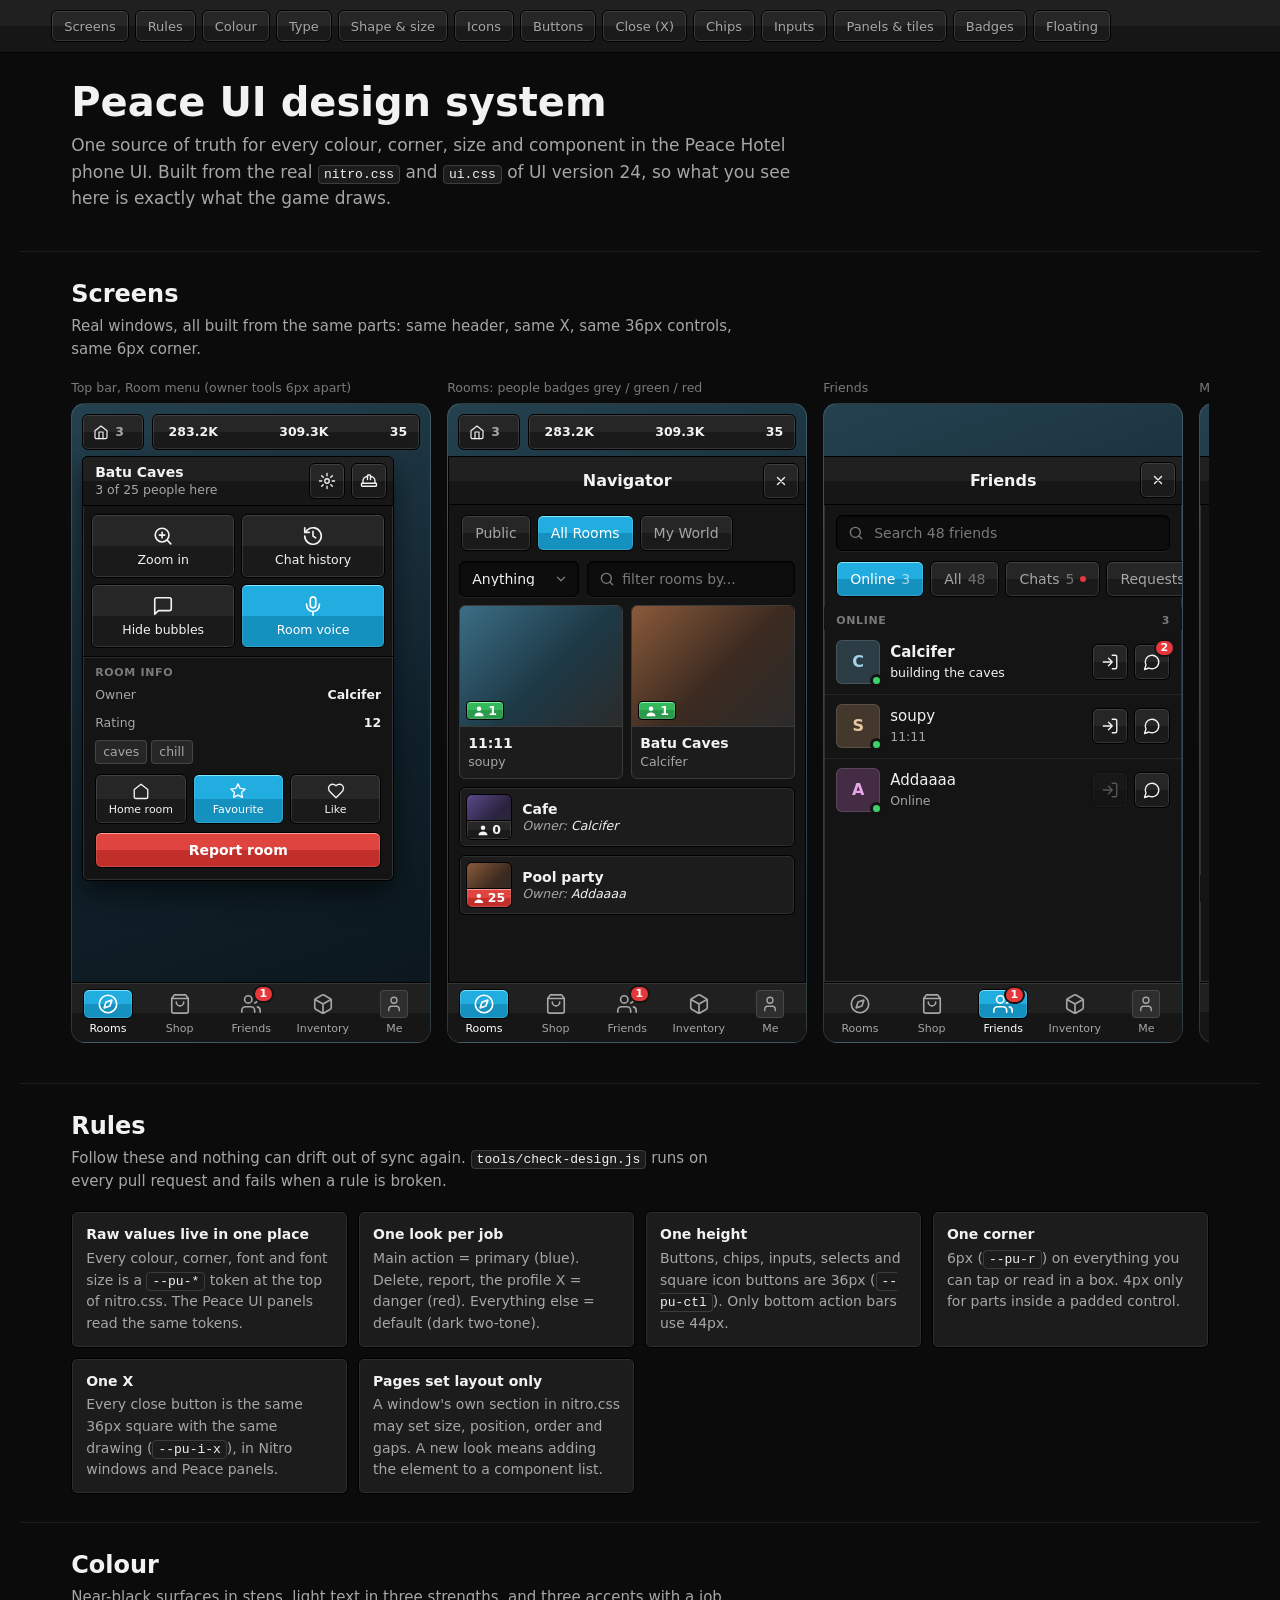
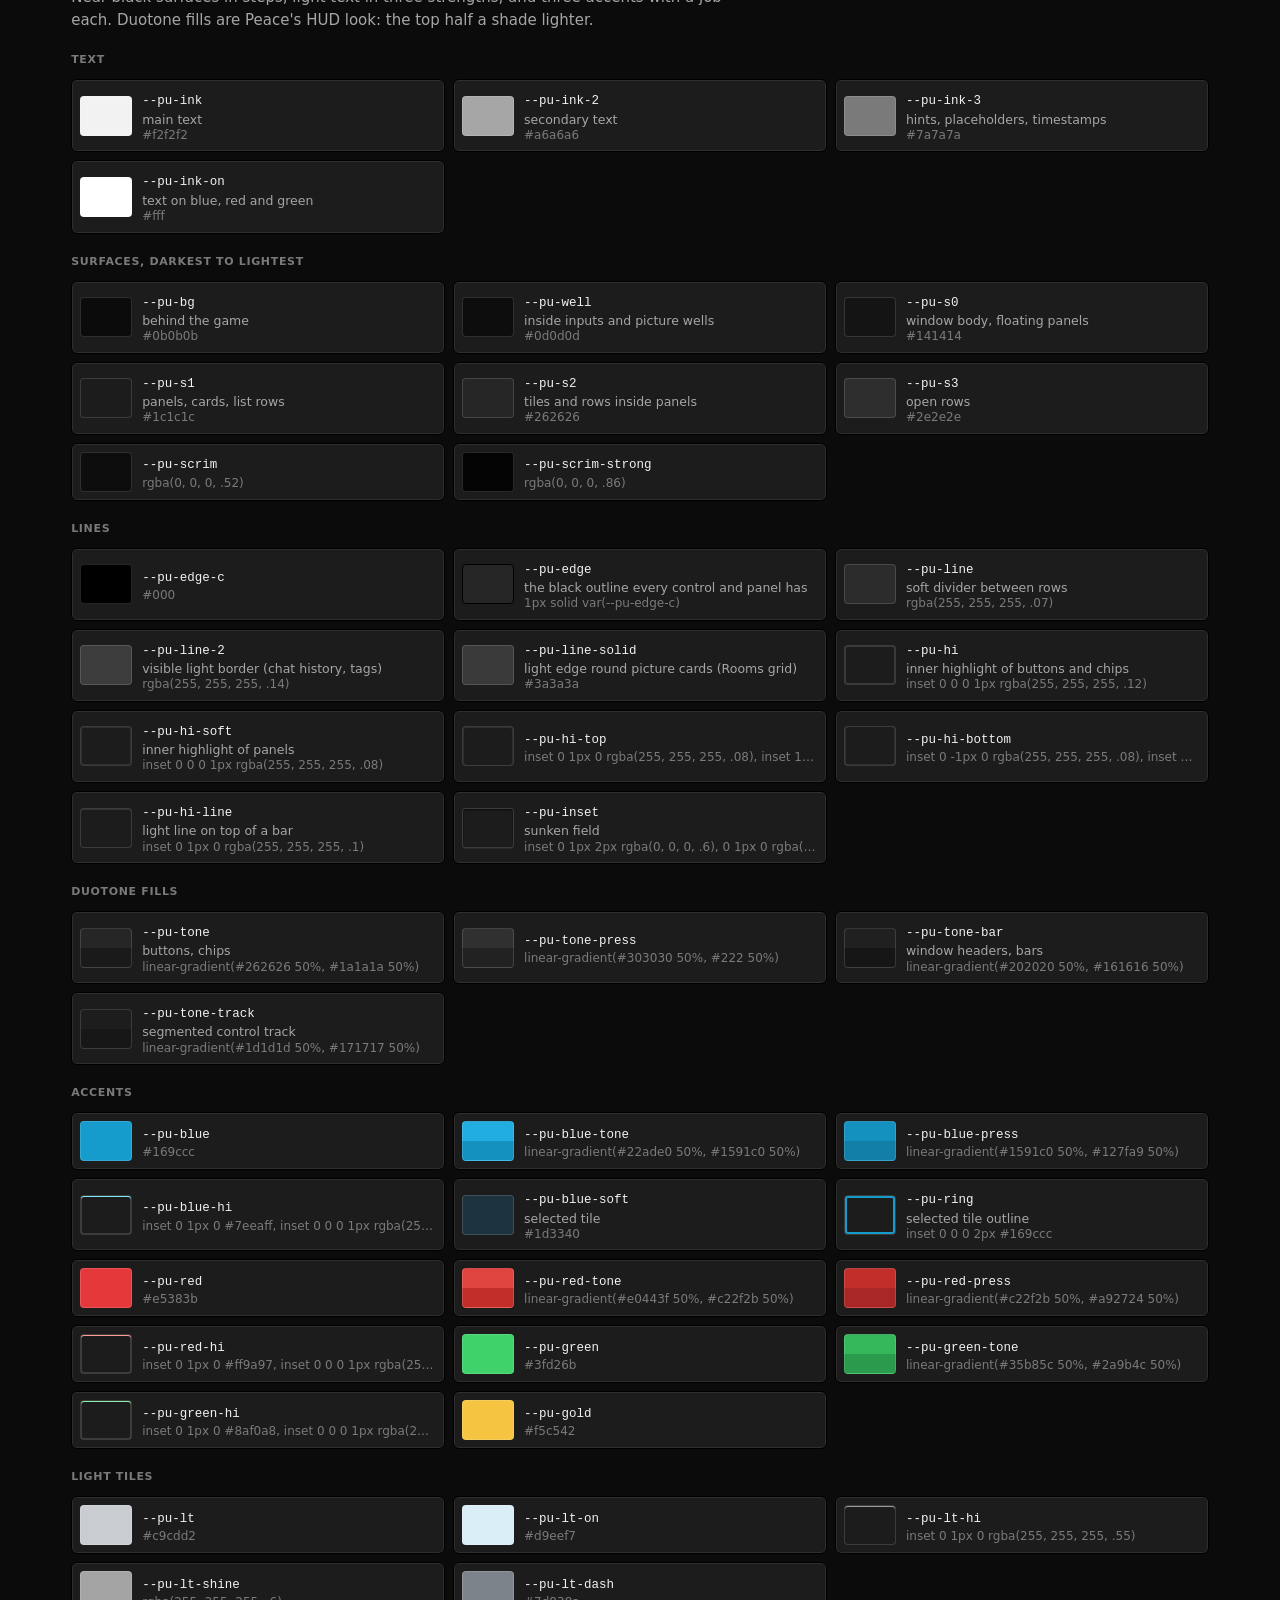
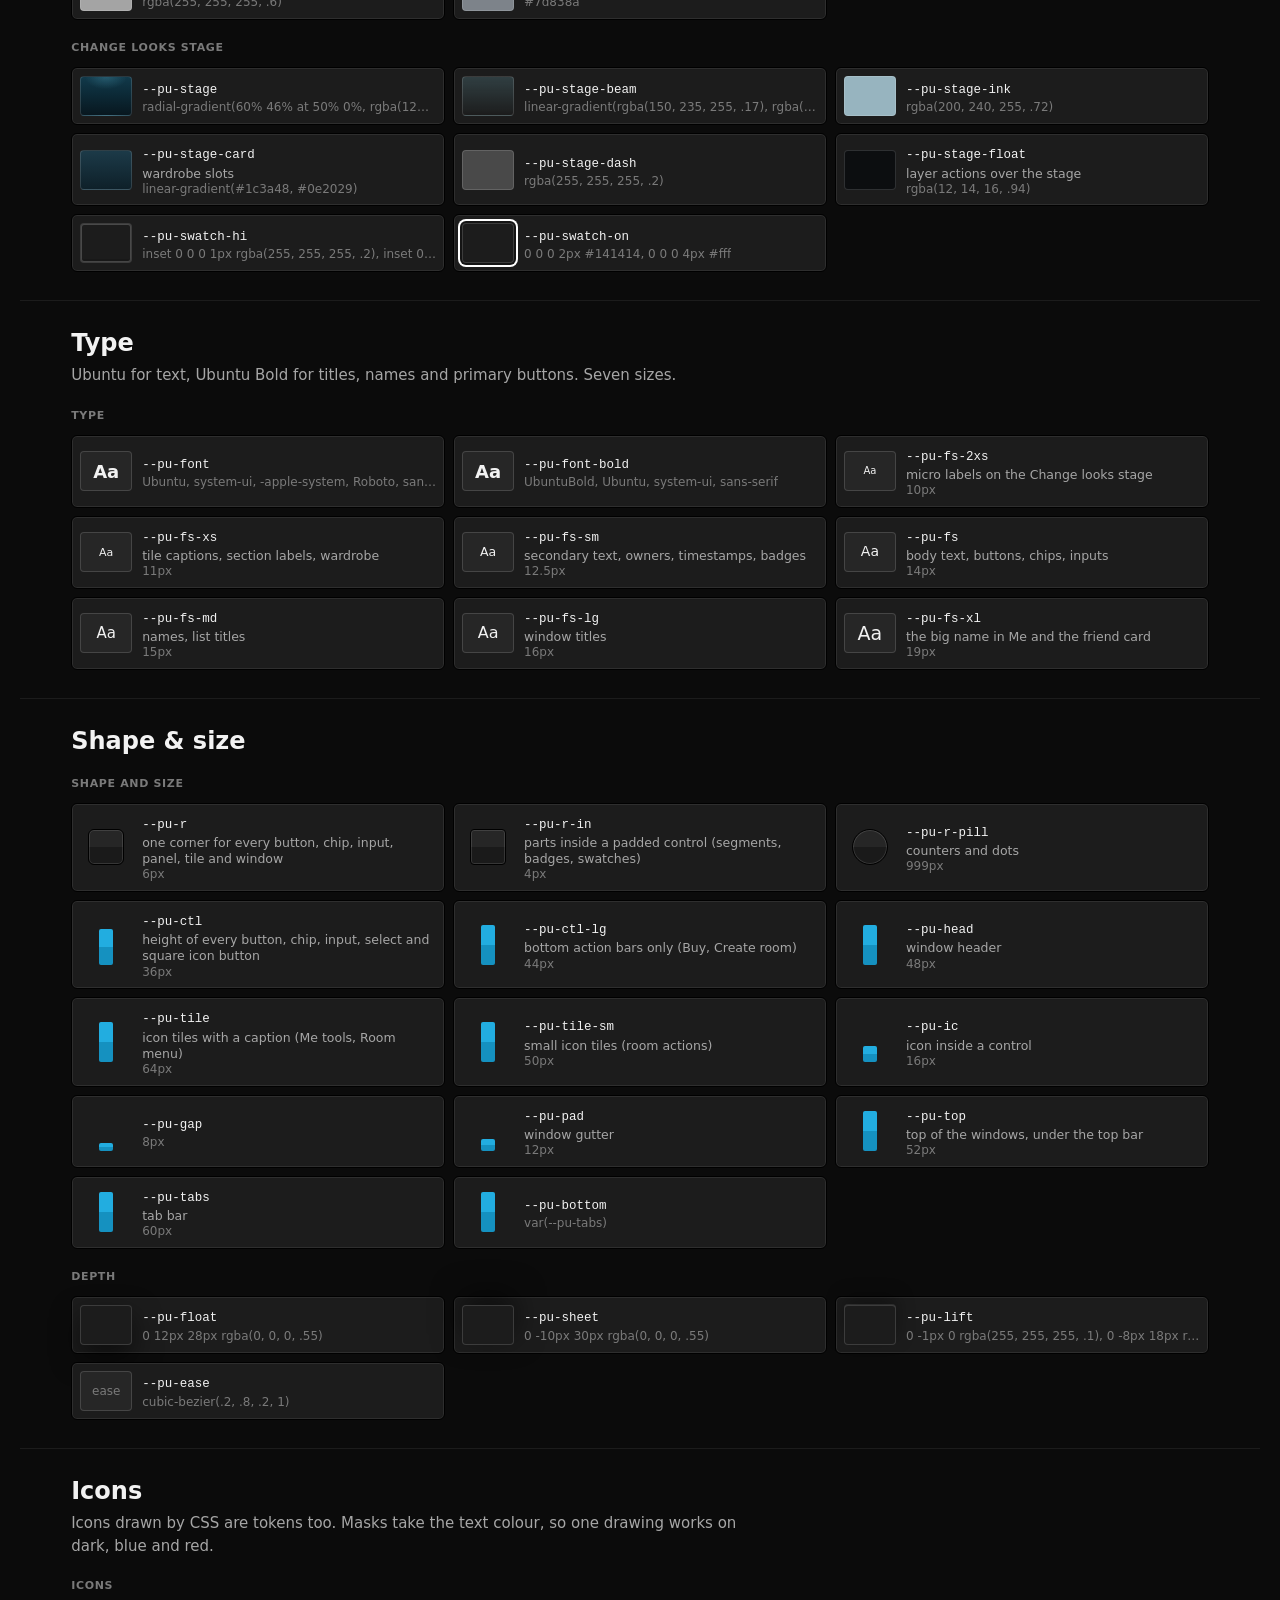
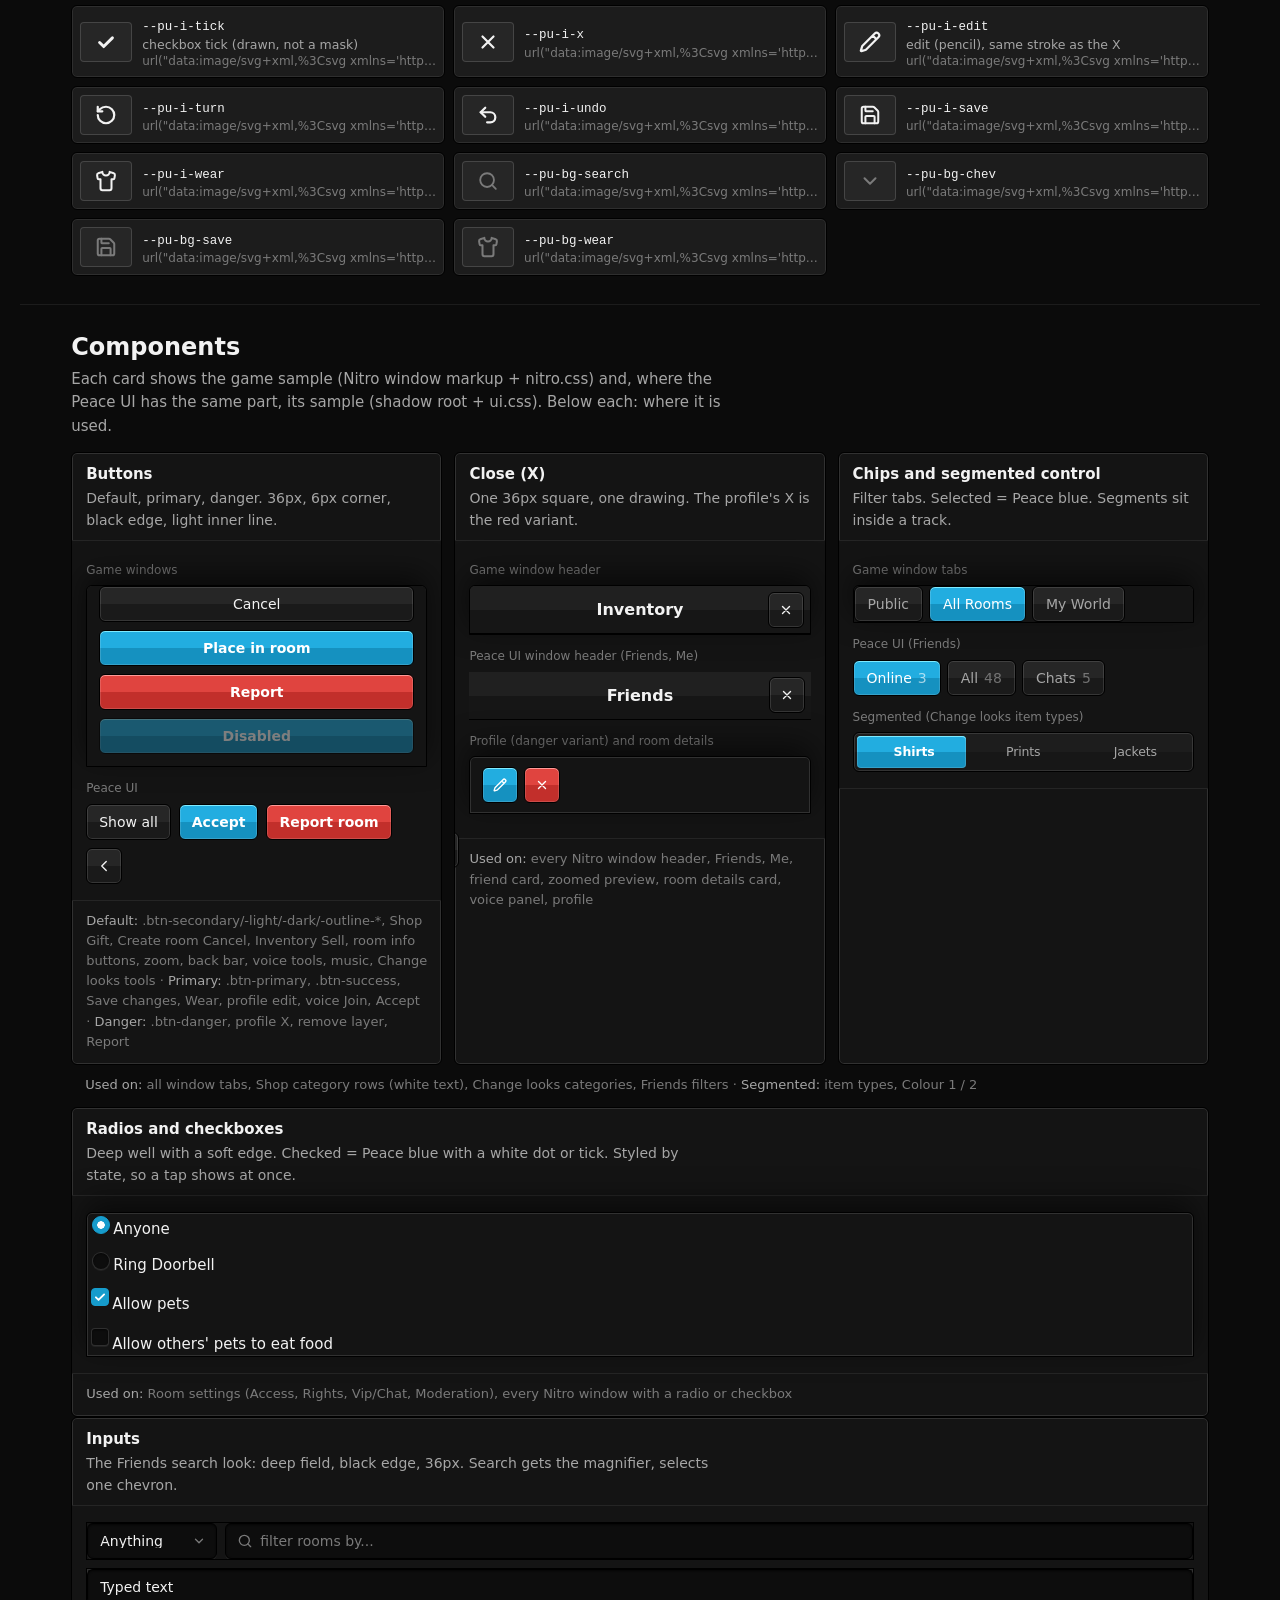
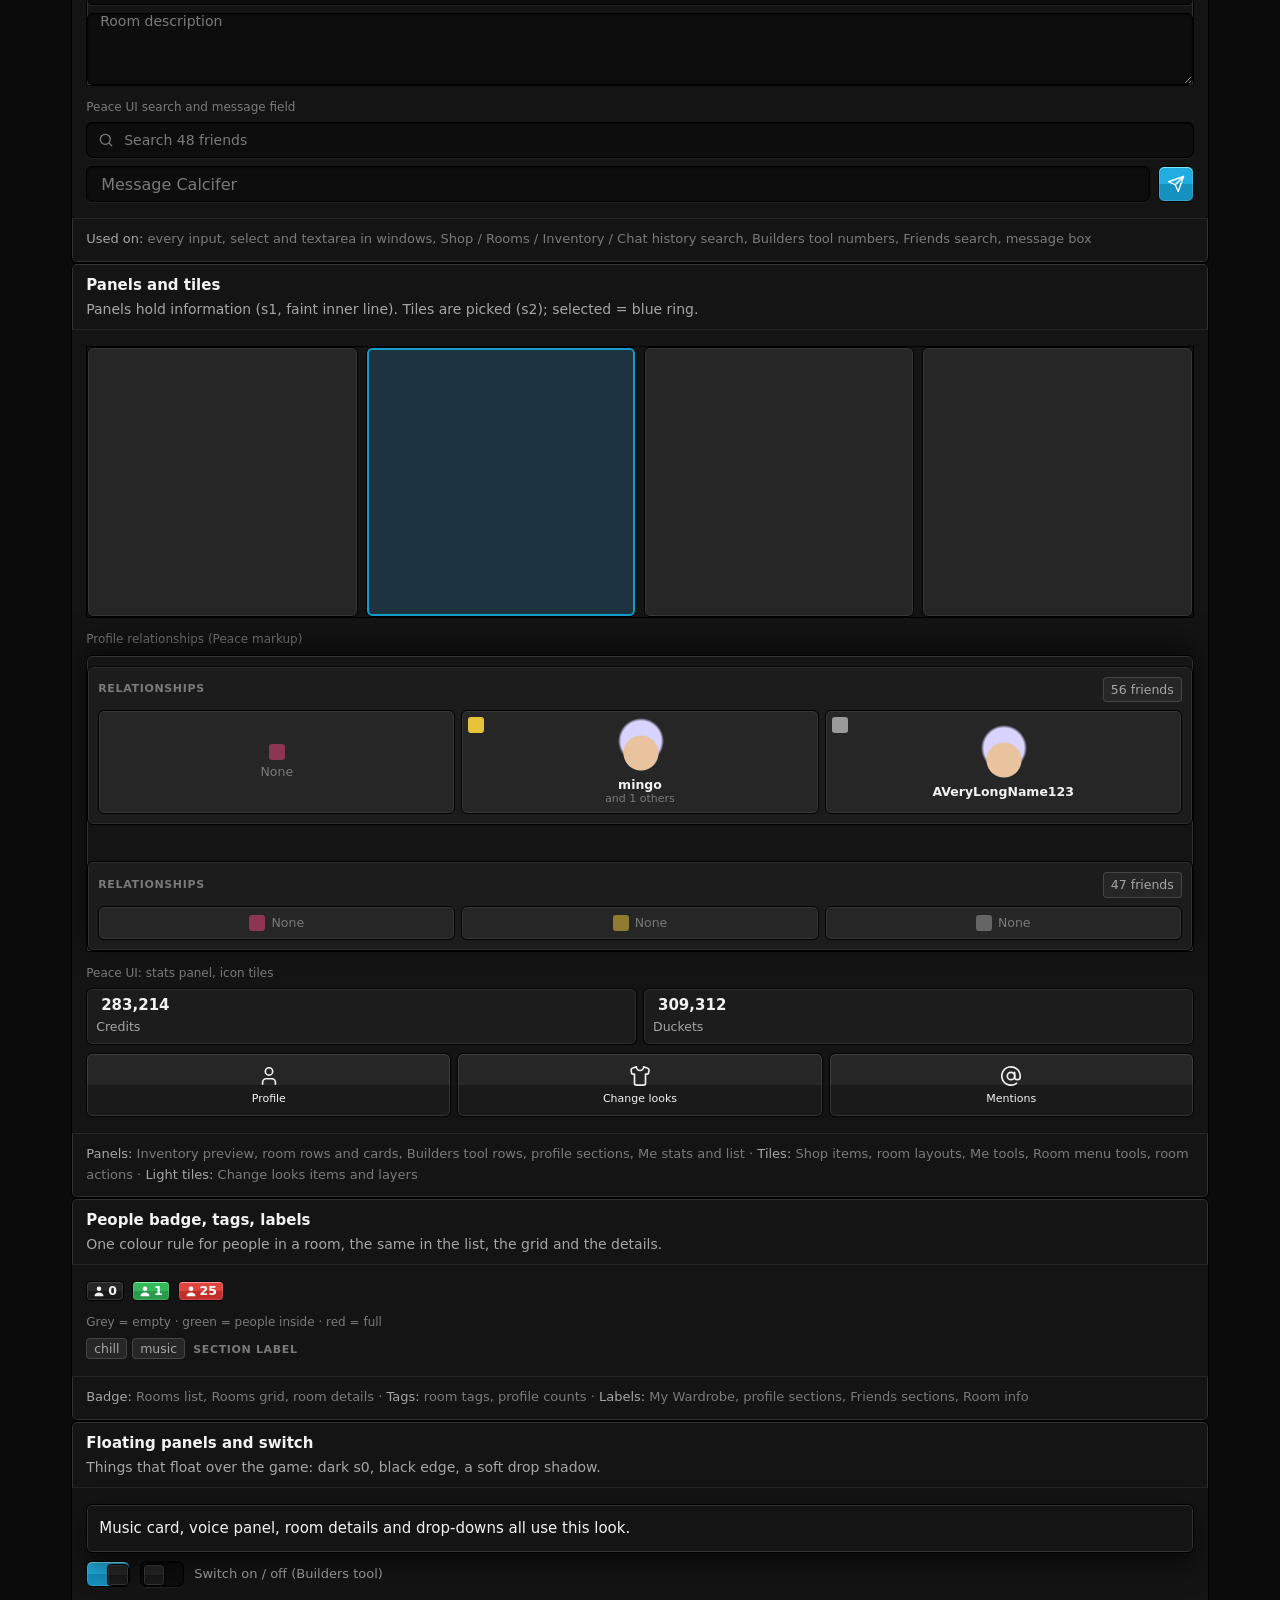
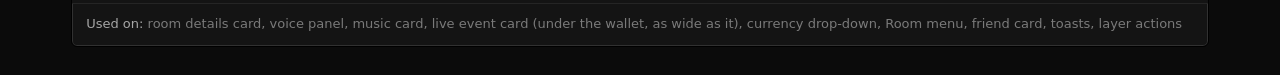
==== commit 405235dd: "v24: radios and checkboxes update instantly when tapped The dark pass marked unchecked radios/checkb" ====
--- a/storybook/index.html
+++ b/storybook/index.html
@@ -128,6 +128,7 @@
   --pu-ease: cubic-bezier(.2, .8, .2, 1);
 
   /* Icons. Masks (drawn in currentColor): close, turn, undo, save, wear. Backgrounds (drawn in --pu-ink-3): search, chevron, hints. */
+  --pu-i-tick: url("data:image/svg+xml,%3Csvg xmlns='http://www.w3.org/2000/svg' viewBox='0 0 24 24' fill='none' stroke='%23fff' stroke-width='3.2' stroke-linecap='round' stroke-linejoin='round'%3E%3Cpath d='M5 12.5l4.5 4.5L19 7.5'/%3E%3C/svg%3E"); /* checkbox tick (drawn, not a mask) */
   --pu-i-x: url("data:image/svg+xml,%3Csvg xmlns='http://www.w3.org/2000/svg' viewBox='0 0 24 24' fill='none' stroke='%23000' stroke-width='2.4' stroke-linecap='round'%3E%3Cpath d='M18 6 6 18M6 6l12 12'/%3E%3C/svg%3E");
   --pu-i-edit: url("data:image/svg+xml,%3Csvg xmlns='http://www.w3.org/2000/svg' viewBox='0 0 24 24' fill='none' stroke='%23000' stroke-width='2.4' stroke-linecap='round' stroke-linejoin='round'%3E%3Cpath d='M21.17 6.81a2.82 2.82 0 0 0-3.99-3.99L3.84 16.17a2 2 0 0 0-.5.83l-1.32 4.35a.5.5 0 0 0 .62.62l4.35-1.32a2 2 0 0 0 .83-.5zM15 5l4 4'/%3E%3C/svg%3E"); /* edit (pencil), same stroke as the X */
   --pu-i-turn: url("data:image/svg+xml,%3Csvg xmlns='http://www.w3.org/2000/svg' viewBox='0 0 24 24' fill='none' stroke='%23000' stroke-width='2.4' stroke-linecap='round' stroke-linejoin='round'%3E%3Cpath d='M3 12a9 9 0 1 0 9-9 9.75 9.75 0 0 0-6.74 2.74L3 8'/%3E%3Cpath d='M3 3v5h5'/%3E%3C/svg%3E");
@@ -426,6 +427,23 @@
 html.pu-on .draggable-window > .nitro-card:not(.nitro-avatar-editor) :is(input, textarea)::placeholder { color: var(--pu-ink-3) !important; font-family: var(--pu-font) !important; font-style: normal !important; opacity: 1 !important; }
 html.pu-on .draggable-window > .nitro-card:not(.nitro-avatar-editor) :is(input, select, textarea):focus,
 html.pu-on .builders-tools input:focus { border-color: var(--pu-blue) !important; }
+/* ---- Radios and checkboxes: deep well + edge; checked = Peace blue with a white dot / tick.
+   Styled by state (:checked), never by the dark pass, so a tap shows at once. ---- */
+html.pu-on .draggable-window > .nitro-card input:is([type="radio"], [type="checkbox"]) {
+  -webkit-appearance: none !important; appearance: none !important; flex: none !important;
+  width: 18px !important; height: 18px !important; cursor: pointer !important;
+  background: var(--pu-well) !important; border: 1px solid var(--pu-line-2) !important; box-shadow: var(--pu-inset) !important; outline: 0 !important;
+  border-radius: var(--pu-r-in) !important;
+}
+html.pu-on .draggable-window > .nitro-card input[type="radio"] { border-radius: var(--pu-r-pill) !important; }
+html.pu-on .draggable-window > .nitro-card input[type="radio"]:checked {
+  background: radial-gradient(circle, var(--pu-ink-on) 0 3.5px, transparent 4px), var(--pu-blue) !important; border-color: var(--pu-blue) !important; box-shadow: none !important;
+}
+html.pu-on .draggable-window > .nitro-card input[type="checkbox"]:checked {
+  background: var(--pu-i-tick) center / 14px 14px no-repeat, var(--pu-blue) !important; border-color: var(--pu-blue) !important; box-shadow: none !important;
+}
+html.pu-on .draggable-window > .nitro-card input:is([type="radio"], [type="checkbox"]):focus-visible { border-color: var(--pu-blue) !important; }
+html.pu-on .draggable-window > .nitro-card input:is([type="radio"], [type="checkbox"]):disabled { opacity: .45 !important; cursor: default !important; }
 /* search: the magnifier on the left (Enter or typing searches; Nitro's pencils are hidden) */
 html.pu-on .draggable-window .nitro-catalog .catalog-left input.form-control,
 html.pu-on .draggable-window > .nitro-card.nitro-navigator input.form-control,
@@ -1369,7 +1387,7 @@
 
 <section class="sb-band">
   <h1>Peace UI design system</h1>
-  <p class="sb-lead">One source of truth for every colour, corner, size and component in the Peace Hotel phone UI. Built from the real <code>nitro.css</code> and <code>ui.css</code> of UI version 23, so what you see here is exactly what the game draws.</p>
+  <p class="sb-lead">One source of truth for every colour, corner, size and component in the Peace Hotel phone UI. Built from the real <code>nitro.css</code> and <code>ui.css</code> of UI version 24, so what you see here is exactly what the game draws.</p>
 </section>
 
 <section class="sb-band" id="screens">
@@ -1454,6 +1472,18 @@
         <div class="draggable-window"><div class="nitro-card nitro-avatar-editor" style="animation:none;display:block!important;background:none!important;border:0!important;box-shadow:none!important"><div class="choose-clothing" style="display:block!important"><div class="d-flex" style="height:40px;padding:3px;gap:3px"><div class="category-item d-flex" style="flex:1;align-items:center;justify-content:center"><div class="selected"></div>Shirts</div><div class="category-item d-flex" style="flex:1;align-items:center;justify-content:center">Prints</div><div class="category-item d-flex" style="flex:1;align-items:center;justify-content:center">Jackets</div></div></div></div></div></div>
       </div>
       <div class="sb-use"><b>Used on:</b> all window tabs, Shop category rows (white text), Change looks categories, Friends filters · <b>Segmented:</b> item types, Colour 1 / 2</div>
+    </article>
+
+    <article class="sb-card" id="checks"><header><h3 class="sb">Radios and checkboxes</h3><p>Deep well with a soft edge. Checked = Peace blue with a white dot or tick. Styled by state, so a tap shows at once.</p></header>
+      <div class="sb-demo col">
+        <div class="draggable-window"><div class="nitro-card nitro-room-settings" style="animation:none;border:0;box-shadow:none;border-radius:0;height:auto!important"><div class="content-area" style="padding:0!important;background:none!important">
+          <div class="form-check"><input class="form-check-input" type="radio" name="sb-acc" id="sb-r1" checked><label class="form-check-label" for="sb-r1">Anyone</label></div>
+          <div class="form-check"><input class="form-check-input" type="radio" name="sb-acc" id="sb-r2"><label class="form-check-label" for="sb-r2">Ring Doorbell</label></div>
+          <div class="form-check"><input class="form-check-input" type="checkbox" id="sb-c1" checked><label class="form-check-label" for="sb-c1">Allow pets</label></div>
+          <div class="form-check"><input class="form-check-input" type="checkbox" id="sb-c2"><label class="form-check-label" for="sb-c2">Allow others' pets to eat food</label></div>
+        </div></div></div>
+      </div>
+      <div class="sb-use"><b>Used on:</b> Room settings (Access, Rights, Vip/Chat, Moderation), every Nitro window with a radio or checkbox</div>
     </article>
 
     <article class="sb-card" id="inputs"><header><h3 class="sb">Inputs</h3><p>The Friends search look: deep field, black edge, 36px. Search gets the magnifier, selects one chevron.</p></header>
@@ -1554,7 +1584,7 @@
 <script>
 {
   const UI_CSS = "/*\n * Peace UI styles (top bar, tab bar, Friends, Me, Room menu, friend card, messages). Lives inside a shadow root,\n * so Nitro's CSS can't leak in and this can't leak out.\n *\n * Every colour, size, corner, font and icon comes from the --pu-* tokens at the top of nitro.css: custom\n * properties inherit into the shadow root (all: initial does not reset them). Components here match the ones\n * in nitro.css (see storybook/index.html): .sqb = square icon button / close, .chip, .btn (.pri / .dng), .search /\n * .field = input, .panel-like boxes (.stat, .list, .motto), tiles (.tool, .rt, .ra, .trio button), floating\n * panels (.pop, .card, .toast). tools/check-design.js keeps raw values out of this file.\n */\n:host {\n  all: initial;\n  position: fixed;\n  inset: 0;\n  z-index: 2147483000;\n  pointer-events: none;\n  color-scheme: dark;\n  font: 400 var(--pu-fs-md)/1.45 var(--pu-font);\n  color: var(--pu-ink);\n  -webkit-font-smoothing: antialiased;\n  -webkit-tap-highlight-color: transparent;\n  user-select: none;\n  -webkit-user-select: none;\n}\n* { box-sizing: border-box; min-width: 0; }\nbutton { font: inherit; color: inherit; background: none; border: 0; padding: 0; margin: 0; cursor: pointer; -webkit-tap-highlight-color: transparent; }\nbutton:disabled { cursor: default; }\ninput { font: inherit; color: inherit; margin: 0; }\ninput[type=search]::-webkit-search-cancel-button { display: none; }\n[hidden] { display: none !important; }\nsvg.i { width: 20px; height: 20px; fill: none; stroke: currentColor; stroke-width: 1.8; stroke-linecap: round; stroke-linejoin: round; flex: none; }\n.fill svg.i, svg.i.fill { fill: currentColor; }\n/* the close (X) drawing, shared with every Nitro window */\n.gx { display: block; flex: none; width: 14px; height: 14px; background: currentColor; -webkit-mask: var(--pu-i-x) center / contain no-repeat; mask: var(--pu-i-x) center / contain no-repeat; }\n.sdot { display: inline-block; width: 8px; height: 8px; border-radius: var(--pu-r-pill); background: var(--pu-green); flex: none; }\n.sdot.off { background: var(--pu-ink-3); }\n\n/* ================================================================ components */\n\n/* Square icon button (also the close X): 36px, dark two-tone */\n.sqb, .act, .send {\n  position: relative; width: var(--pu-ctl); height: var(--pu-ctl); flex: none; display: grid; place-items: center; color: var(--pu-ink);\n  background: var(--pu-tone); border: var(--pu-edge); border-radius: var(--pu-r); box-shadow: var(--pu-hi);\n}\n.sqb:active, .act:active, .send:active { background: var(--pu-tone-press); }\n.sqb:disabled, .act:disabled { opacity: .3; }\n\n/* Buttons with text: default, primary (.pri), danger (.dng) */\n.btn {\n  height: var(--pu-ctl); padding: 0 var(--pu-pad); display: inline-flex; align-items: center; justify-content: center; gap: 6px; white-space: nowrap;\n  font: 400 var(--pu-fs)/1 var(--pu-font); color: var(--pu-ink);\n  background: var(--pu-tone); border: var(--pu-edge); border-radius: var(--pu-r); box-shadow: var(--pu-hi);\n}\n.btn:active { background: var(--pu-tone-press); }\n.pri, .send.on, .chip.on, .rt.on, .ra.on, .tab.on .ico, .m.me {\n  background: var(--pu-blue-tone); border: var(--pu-edge); box-shadow: var(--pu-blue-hi); color: var(--pu-ink-on);\n}\n.pri { font-family: var(--pu-font-bold); font-weight: 700; }\n.pri:active { background: var(--pu-blue-press); }\n.dng { background: var(--pu-red-tone); box-shadow: var(--pu-red-hi); color: var(--pu-ink-on); font-family: var(--pu-font-bold); font-weight: 700; }\n.dng:active { background: var(--pu-red-press); }\n\n/* Chips */\n.chips { position: relative; flex: none; display: flex; gap: 6px; padding: 10px var(--pu-pad); overflow-x: auto; scrollbar-width: none; }\n.chips::-webkit-scrollbar { display: none; }\n.chip {\n  flex: none; height: var(--pu-ctl); padding: 0 13px; display: flex; align-items: center; gap: 6px; white-space: nowrap;\n  font: 500 var(--pu-fs)/1 var(--pu-font); color: var(--pu-ink-2);\n  background: var(--pu-tone); border: var(--pu-edge); border-radius: var(--pu-r); box-shadow: var(--pu-hi);\n}\n.chip:active { background: var(--pu-tone-press); }\n.chip.on:active { background: var(--pu-blue-press); }\n.chip .n { opacity: .62; font-variant-numeric: tabular-nums; }\n.chip .rd { width: 6px; height: 6px; border-radius: var(--pu-r-pill); background: var(--pu-red); }\n\n/* Inputs: deep field, black edge, 36px */\n.search, .field {\n  flex: none; height: var(--pu-ctl); display: flex; align-items: center; gap: var(--pu-gap); color: var(--pu-ink-3);\n  background: var(--pu-well); border: var(--pu-edge); border-radius: var(--pu-r); box-shadow: var(--pu-inset);\n}\n.search { margin: 10px var(--pu-pad) 0; padding: 0 4px 0 11px; }\n.field { flex: 1; padding: 0 3px 0 var(--pu-pad); }\n.search:focus-within, .field:focus-within { border-color: var(--pu-blue); }\n.search input, .field input { flex: 1; height: 100%; background: none; border: 0; outline: 0; font-size: var(--pu-fs); color: var(--pu-ink); user-select: text; -webkit-user-select: text; }\n.search input::placeholder, .field input::placeholder { color: var(--pu-ink-3); }\n.search > svg.i { width: var(--pu-ic); height: var(--pu-ic); stroke-width: 2; }\n.clr { width: 28px; height: 28px; border-radius: var(--pu-r-in); display: grid; place-items: center; color: var(--pu-ink-2); }\n.clr .gx { width: 12px; height: 12px; }\n\n/* Panels: boxes that show information */\n.stat, .list { background: var(--pu-s1); border: var(--pu-edge); border-radius: var(--pu-r); box-shadow: var(--pu-hi-soft); }\n.motto { background: var(--pu-well); border: var(--pu-edge); border-radius: var(--pu-r); color: var(--pu-ink-2); user-select: text; -webkit-user-select: text; }\n\n/* Tiles: icon + caption buttons */\n.tool, .rt, .ra, .trio button {\n  position: relative; display: flex; flex-direction: column; align-items: center; justify-content: center; gap: 6px; text-align: center; color: var(--pu-ink);\n  font: 400 var(--pu-fs-xs)/1.15 var(--pu-font);\n  background: var(--pu-tone); border: var(--pu-edge); border-radius: var(--pu-r); box-shadow: var(--pu-hi);\n}\n.tool:active, .rt:active, .ra:active, .trio button:active { background: var(--pu-tone-press); }\n.tool span, .rt span { max-width: 92%; }\n.ra span, .trio span { max-width: 94%; white-space: nowrap; overflow: hidden; text-overflow: ellipsis; }\n\n/* Floating panels: drop-downs, the friend card, toasts */\n.pop, .card, .toast { background: var(--pu-s0); border: var(--pu-edge); border-radius: var(--pu-r); box-shadow: var(--pu-hi), var(--pu-float); color: var(--pu-ink); }\n\n/* Tags: small labels (room tags, You / Friend in the online list) */\n.tag, .rtags span { border-radius: var(--pu-r-in); background: var(--pu-s2); border: 1px solid var(--pu-line-2); color: var(--pu-ink-2); }\n.tag { flex: none; padding: 0 6px; font: 500 var(--pu-fs-xs)/16px var(--pu-font); }\n\n/* Section label */\n.sec, .rlbl { font: 700 var(--pu-fs-xs)/1 var(--pu-font-bold); text-transform: uppercase; letter-spacing: .06em; color: var(--pu-ink-3); }\n\n/* Counters and dots */\n.badge, .cnt { min-width: 18px; height: 18px; padding: 0 5px; border-radius: var(--pu-r-pill); background: var(--pu-red); color: var(--pu-ink-on); font: 700 var(--pu-fs-xs)/18px var(--pu-font); text-align: center; font-variant-numeric: tabular-nums; font-style: normal; }\n.badge { position: absolute; top: -5px; right: -5px; height: 18px; line-height: 14px; border: 2px solid var(--pu-s0); }\n.cnt { min-width: 22px; height: 22px; line-height: 22px; }\n.rdot { position: absolute; top: 3px; right: 3px; width: 9px; height: 9px; border-radius: var(--pu-r-pill); background: var(--pu-red); border: 2px solid var(--pu-s0); }\n\n/* Avatar heads (Peace's imager always returns the full body, 64x110: the head is about x 32, y 37) */\n.av {\n  position: relative; width: 44px; height: 44px; display: grid; place-items: center; overflow: hidden; flex: none;\n  background: var(--pu-tone-press); border-radius: var(--pu-r); box-shadow: var(--pu-hi); color: var(--pu-ink-2); font: 700 var(--pu-fs-lg)/1 var(--pu-font-bold);\n}\n.av img { position: absolute; left: 50%; top: 50%; width: 64px; height: 110px; max-width: none; margin: -38px 0 0 -32px; }\n.av.ini { background: hsl(var(--h, 200) 22% 22%); color: hsl(var(--h, 200) 60% 78%); }\n.av.xl { width: 72px; height: 72px; font-size: var(--pu-fs-xl); }\n.av.xl img { width: 96px; height: 165px; margin: -57px 0 0 -48px; }\n.avw { position: relative; flex: none; }\n.avw .st { position: absolute; right: -3px; bottom: -3px; width: 13px; height: 13px; border-radius: var(--pu-r-pill); background: var(--pu-green); border: 3px solid var(--pu-s0); }\n.off .av img { filter: grayscale(.9); opacity: .55; }\n.off .av.ini { opacity: .55; }\n.mehead { position: relative; width: 28px; height: 28px; border-radius: var(--pu-r-in); overflow: hidden; display: grid; place-items: center; background: var(--pu-s3); box-shadow: var(--pu-hi); }\n.mehead img { position: absolute; left: 50%; top: 50%; width: 46px; height: 79px; max-width: none; margin: -27px 0 0 -23px; }\n\n/* ================================================================ top bar */\n.top { position: absolute; left: 10px; right: 10px; top: 10px; display: flex; gap: var(--pu-gap); align-items: flex-start; pointer-events: none; }\n.top > * { pointer-events: auto; }\n/* left column: room chip, online counter under it (same width) */\n.lcol { flex: none; display: flex; flex-direction: column; gap: 6px; }\n.lcol:not(:has(> :not([hidden]))) { display: none; }\n.pill {\n  height: var(--pu-ctl); display: flex; align-items: center; gap: 6px; padding: 0 10px; color: var(--pu-ink);\n  font: 700 var(--pu-fs-sm)/1 var(--pu-font-bold); font-variant-numeric: tabular-nums;\n  background: var(--pu-tone); border: var(--pu-edge); border-radius: var(--pu-r); box-shadow: var(--pu-hi);\n}\n.pill:active { background: var(--pu-tone-press); }\n/* while a tab, window or page is open the counter sits behind it: it keeps its place (so the room chip and\n   money bar never move) and is simply not drawn, like the window covering it */\n.top.busy .online { visibility: hidden; }\n.roomchip .ct, .online .ct { display: flex; align-items: center; gap: 3px; color: var(--pu-ink-2); flex: none; }\n.lcol > .pill { justify-content: flex-start; }\n.online > svg.i:first-child { color: var(--pu-green); }\n.money { flex: 1 1 auto; justify-content: space-between; gap: var(--pu-gap); padding: 0 var(--pu-pad); }\n.money .cy { display: flex; align-items: center; gap: 4px; flex: none; white-space: nowrap; }\n.ci { width: 18px; height: 18px; object-fit: contain; image-rendering: pixelated; flex: none; }\n/* currency drop-down */\n.pop { position: absolute; z-index: 3; top: var(--pu-top); right: 10px; width: 220px; padding: 4px; display: none; pointer-events: auto; }\n.pop.on { display: block; animation: fade .15s; }\n.pr { display: flex; align-items: center; gap: 9px; height: var(--pu-ctl); padding: 0 var(--pu-gap); font-size: var(--pu-fs); color: var(--pu-ink-2); }\n.pr + .pr { border-top: 1px solid var(--pu-line); }\n.pr b { margin-left: auto; color: var(--pu-ink); font-family: var(--pu-font-bold); font-variant-numeric: tabular-nums; }\n\n/* Room menu: name on top (owner tools on the right), 4 tools in a 2x2 grid, room info below */\n.rpop { left: 10px; right: auto; width: min(312px, calc(100% - 20px)); max-height: calc(100% - 140px); padding: 0; overflow: auto; scrollbar-width: none; }\n.rhead { display: flex; align-items: center; gap: 6px; padding: 6px 6px 6px var(--pu-pad); background: var(--pu-tone-bar); border-bottom: var(--pu-edge); }\n.rht { display: flex; flex-direction: column; min-width: 0; flex: 1 1 auto; margin-right: 4px; }\n.rhead b { font: 700 var(--pu-fs)/1.3 var(--pu-font-bold); white-space: nowrap; overflow: hidden; text-overflow: ellipsis; }\n.rhead small { font-size: var(--pu-fs-sm); color: var(--pu-ink-2); }\n.rts { display: grid; grid-template-columns: 1fr 1fr; gap: 6px; padding: var(--pu-gap); }\n.rt { height: var(--pu-tile); font-size: var(--pu-fs-sm); }\n.rinfo { display: flex; flex-direction: column; gap: 6px; padding: 10px var(--pu-pad) var(--pu-pad); border-top: var(--pu-edge); box-shadow: var(--pu-hi-line); }\n.rkv { display: flex; align-items: center; justify-content: space-between; gap: 10px; min-height: 22px; font-size: var(--pu-fs-sm); }\n.rkv > span { color: var(--pu-ink-2); }\n.rkv > b { font-weight: 700; min-width: 0; overflow: hidden; text-overflow: ellipsis; white-space: nowrap; }\n.rkv > button { display: inline-flex; align-items: center; gap: 2px; min-width: 0; padding: 2px 0; font: 700 var(--pu-fs-sm)/1 var(--pu-font); color: var(--pu-ink); }\n.rkv > button .i { color: var(--pu-ink-2); }\n.rdesc { margin: 0; font-size: var(--pu-fs-sm); line-height: 1.4; color: var(--pu-ink-2); white-space: pre-line; overflow-wrap: anywhere; max-height: 5.6em; overflow: auto; }\n.rtags { display: flex; flex-wrap: wrap; gap: 4px; }\n.rtags span { padding: 2px 7px; font-size: var(--pu-fs-sm); }\n.racts { display: grid; grid-template-columns: repeat(auto-fit, minmax(0, 1fr)); grid-auto-flow: column; gap: 6px; margin-top: 4px; }\n.ra { height: var(--pu-tile-sm); gap: 4px; }\n.rinfo > .btn { width: 100%; margin-top: 2px; }\n.empty { padding: 28px 24px; text-align: center; color: var(--pu-ink-2); font-size: var(--pu-fs); }\n.empty p { margin: 0 0 14px; }\n.empty.sm { padding: 16px; font-size: var(--pu-fs-sm); }\n\n/* Online players list (opens from the online counter) */\n.opop { left: 10px; right: 10px; width: auto; max-height: calc(100% - 140px); padding: 0; display: none; flex-direction: column; overflow: hidden; }\n.opop .rhead { flex: none; }\n.opop.on { display: flex; }\n.opop .olist { overflow: auto; scrollbar-width: none; padding: 4px 0; }\n.opop .row { min-height: 52px; }\n\n/* ================================================================ tab bar */\n.tabs { position: absolute; z-index: 2; left: 0; right: 0; bottom: 0; height: var(--pu-tabs); display: grid; grid-template-columns: repeat(5, minmax(0, 1fr)); background: var(--pu-tone-bar); border-top: var(--pu-edge); box-shadow: var(--pu-hi-line); pointer-events: auto; }\n.tab { display: flex; flex-direction: column; align-items: center; justify-content: center; gap: 3px; font: 500 var(--pu-fs-xs)/1.2 var(--pu-font); color: var(--pu-ink-2); }\n.tab .ico { position: relative; width: 50px; height: 30px; border-radius: var(--pu-r); display: grid; place-items: center; transition: background .2s, color .2s; }\n.tab.on { color: var(--pu-ink-on); }\n.tab:active .ico { background: var(--pu-s3); }\n.tab .badge { top: -4px; right: 2px; }\n.tab .rdot { top: -2px; right: 8px; }\n\n/* ================================================================ windows: Friends, Me (same frame as Nitro's windows) */\n.sheet {\n  position: absolute; z-index: 1; left: 0; right: 0; top: var(--pu-top); bottom: var(--pu-tabs); display: flex; flex-direction: column; overflow: hidden; visibility: hidden; pointer-events: auto;\n  background: var(--pu-s0); border-top: var(--pu-edge); box-shadow: var(--pu-hi);\n  transform: translateY(24px); opacity: 0; transition: transform .24s var(--pu-ease), opacity .2s, visibility 0s linear .24s;\n}\n.sheet.open { visibility: visible; transform: none; opacity: 1; transition: transform .24s var(--pu-ease), opacity .2s, visibility 0s; }\n.shc { flex: 1; min-height: 0; display: flex; flex-direction: column; }\n.whead { flex: none; position: relative; height: var(--pu-head); display: flex; align-items: center; justify-content: center; background: var(--pu-tone-bar); border-bottom: var(--pu-edge); }\n.whead h3 { margin: 0; font: 700 var(--pu-fs-lg)/1.2 var(--pu-font-bold); }\n.whead .sqb { position: absolute; right: 6px; top: 50%; margin-top: calc(var(--pu-ctl) / -2); }\n.sbody { position: relative; flex: 1; min-height: 0; overflow: auto; overscroll-behavior: contain; padding-bottom: 14px; scrollbar-width: none; }\n.sbody::-webkit-scrollbar { display: none; }\n.sec { position: sticky; top: 0; z-index: 1; display: flex; justify-content: space-between; align-items: center; padding: var(--pu-gap) var(--pu-pad) 4px; background: var(--pu-s0); box-shadow: 0 -4px 0 var(--pu-s0); }\n.link { font: 700 var(--pu-fs-sm)/1 var(--pu-font-bold); color: var(--pu-blue); text-transform: none; letter-spacing: 0; }\n\n/* rows */\n.row { display: flex; align-items: center; gap: 10px; width: 100%; min-height: var(--pu-tile); padding: 4px var(--pu-pad); text-align: left; cursor: pointer; }\n.row:active { background: var(--pu-s2); }\n.row + .row { border-top: 1px solid var(--pu-line); }\n.who { flex: 1; display: flex; flex-direction: column; }\n.nm { display: flex; align-items: center; gap: 5px; font-size: var(--pu-fs-md); font-weight: 500; white-space: nowrap; }\n.nm > span:first-child { overflow: hidden; text-overflow: ellipsis; }\n.nm time { margin-left: auto; font-size: var(--pu-fs-sm); font-weight: 400; color: var(--pu-ink-3); }\n.mt { font-size: var(--pu-fs-sm); color: var(--pu-ink-2); white-space: nowrap; overflow: hidden; text-overflow: ellipsis; }\n.off .nm { color: var(--pu-ink-2); }\n.unread .nm { font-weight: 700; }\n.unread .mt { color: var(--pu-ink); }\n.rl { display: inline-flex; color: var(--c); }\n.rl svg.i { width: 15px; height: 15px; }\n.rl.fill svg.i { fill: currentColor; }\n.acts { display: flex; gap: 6px; align-items: center; }\n.act .badge { top: -6px; right: -6px; }\n.act > svg.i { width: 18px; height: 18px; }\n\n/* Me */\n.mehero { display: flex; align-items: flex-end; gap: 14px; padding: var(--pu-pad); }\n.mehero .tt { flex: 1; padding-bottom: 6px; }\n.mehero h3 { margin: 0; font: 700 var(--pu-fs-xl)/1.25 var(--pu-font-bold); }\n.sub { display: flex; align-items: center; gap: 6px; font-size: var(--pu-fs-sm); color: var(--pu-ink-2); }\n.stats { display: grid; grid-template-columns: repeat(6, minmax(0, 1fr)); gap: 6px; padding: 0 var(--pu-pad) var(--pu-pad); }\n.stat { grid-column: span 2; padding: 7px 9px; }\n.stat.w3 { grid-column: span 3; }\n.stat.w6 { grid-column: 1 / -1; }\n.stat b { display: flex; align-items: center; gap: 5px; font: 700 var(--pu-fs-md)/1.3 var(--pu-font-bold); font-variant-numeric: tabular-nums; white-space: nowrap; overflow: hidden; text-overflow: ellipsis; }\n.stat span { font-size: var(--pu-fs-sm); color: var(--pu-ink-2); }\n.stat .ci { width: var(--pu-ic); height: var(--pu-ic); }\n.tools { display: grid; grid-template-columns: repeat(4, minmax(0, 1fr)); gap: 6px; padding: 0 var(--pu-pad) var(--pu-pad); }\n.tool { height: var(--pu-tile); }\n.tool.dis { opacity: .4; filter: grayscale(1); }\n.list { overflow: hidden; }\n.list.mx { margin: 0 var(--pu-pad); }\n.li { display: flex; align-items: center; gap: var(--pu-pad); width: 100%; min-height: 50px; padding: 6px var(--pu-pad); text-align: left; font-size: var(--pu-fs); }\n.li + .li { border-top: var(--pu-edge); }\n.li .end { margin-left: auto; display: flex; gap: 6px; align-items: center; color: var(--pu-ink-3); }\n.lt { display: flex; flex-direction: column; }\n.lt small { font-size: var(--pu-fs-sm); color: var(--pu-ink-2); }\n.danger { color: var(--pu-red); }\n.footnote { display: flex; align-items: center; gap: var(--pu-gap); margin: var(--pu-pad) var(--pu-pad) 0; font-size: var(--pu-fs-sm); color: var(--pu-ink-3); }\n\n/* friend card */\n.modal { position: absolute; z-index: 6; inset: 0; display: none; pointer-events: auto; }\n.modal.on { display: block; }\n.scrim { position: absolute; inset: 0; background: var(--pu-scrim); animation: fade .2s; }\n.card { position: absolute; left: 0; right: 0; bottom: 0; padding: var(--pu-pad) 14px 14px; border-bottom: 0; border-radius: var(--pu-r) var(--pu-r) 0 0; animation: up .28s var(--pu-ease); }\n.hero { display: flex; align-items: flex-start; gap: var(--pu-pad); padding: 0 0 var(--pu-pad); }\n.hero .tt { flex: 1; padding-top: 4px; }\n.hero h4 { margin: 0; display: flex; align-items: center; gap: 6px; font: 700 var(--pu-fs-xl)/1.25 var(--pu-font-bold); }\n.hero .sub { margin-top: 2px; }\n.hero .motto { margin: var(--pu-gap) 0 0; padding: 7px 10px; font-size: var(--pu-fs); }\n.trio { display: grid; grid-template-columns: repeat(3, minmax(0, 1fr)); gap: var(--pu-gap); }\n.trio button { height: 58px; gap: 4px; font: 400 var(--pu-fs-sm)/1.15 var(--pu-font); }\n.trio button:disabled { opacity: .35; }\n\n/* messages (open in the Friends window) */\n.page { position: absolute; z-index: 5; left: 0; right: 0; top: var(--pu-top); bottom: var(--pu-tabs); display: none; flex-direction: column; background: var(--pu-s0); border-top: var(--pu-edge); pointer-events: auto; }\n.page.on { display: flex; animation: slide .24s ease-out; }\n.phead { flex: none; display: flex; align-items: center; gap: 10px; height: var(--pu-head); padding: 0 6px; background: var(--pu-tone-bar); border-bottom: var(--pu-edge); }\n.phead .tt { flex: 1; }\n.phead h3 { margin: 0; font: 700 var(--pu-fs-lg)/1.25 var(--pu-font-bold); white-space: nowrap; overflow: hidden; text-overflow: ellipsis; }\n.phead .av { width: 36px; height: 36px; }\n.phead .av img { margin: -40px 0 0 -32px; }\n.msgs { flex: 1; min-height: 0; overflow: auto; padding: 10px var(--pu-pad); display: flex; flex-direction: column; gap: 4px; }\n.day { align-self: center; margin: 6px 0 var(--pu-gap); font-size: var(--pu-fs-sm); color: var(--pu-ink-3); text-align: center; }\n.m {\n  align-self: flex-start; max-width: 80%; padding: 7px var(--pu-pad) 6px; font-size: var(--pu-fs-md); line-height: 1.35; user-select: text; -webkit-user-select: text; overflow-wrap: anywhere;\n  background: var(--pu-s2); border: var(--pu-edge); border-radius: var(--pu-r) var(--pu-r) var(--pu-r) var(--pu-r-in); box-shadow: var(--pu-hi);\n}\n.m time { display: block; margin-top: 1px; font-size: var(--pu-fs-xs); text-align: right; opacity: .55; }\n.m.me { align-self: flex-end; border-radius: var(--pu-r) var(--pu-r) var(--pu-r-in) var(--pu-r); }\n.m + .m.me, .m.me + .m:not(.me) { margin-top: 6px; }\n.compose { flex: none; display: flex; gap: var(--pu-gap); padding: var(--pu-gap) 10px var(--pu-pad); background: var(--pu-s1); border-top: var(--pu-edge); }\n.field input { font-size: var(--pu-fs-lg); }\n\n/* toast */\n.toast { position: absolute; z-index: 7; left: 50%; bottom: calc(var(--pu-tabs) + 72px); max-width: 88%; padding: 9px 14px; font: 500 var(--pu-fs)/1.3 var(--pu-font); white-space: nowrap; overflow: hidden; text-overflow: ellipsis; opacity: 0; transform: translate(-50%, 8px); transition: opacity .2s, transform .2s; pointer-events: none; }\n.toast.on { opacity: 1; transform: translate(-50%, 0); }\n\n/* zoomed item preview */\n.zoom { position: absolute; z-index: 8; inset: 0 0 var(--pu-tabs); display: none; flex-direction: column; background: var(--pu-scrim-strong); pointer-events: auto; }\n.zoom.on { display: flex; animation: fade .18s; }\n.zstage { flex: 1; min-height: 0; overflow: auto; display: grid; place-items: center; padding: var(--pu-pad); }\n.zstage img { display: block; max-width: none; image-rendering: pixelated; border-radius: var(--pu-r); border: var(--pu-edge); background: var(--pu-stage); }\n.zbar { flex: none; display: flex; justify-content: center; gap: var(--pu-gap); padding: var(--pu-pad); }\n.zbar .sqb { width: var(--pu-ctl-lg); height: var(--pu-ctl-lg); }\n\n/* Change looks is full screen (frame.js adds .looks while Nitro's avatar editor is open): no top bar or tab bar */\n:host(.looks) .top, :host(.looks) .tabs, :host(.looks) .pop { display: none !important; }\n:host(.looks) .toast { bottom: 50%; }\n\n/* Scrolling lists fade at the top and bottom edge while there is more to scroll (nitro.css registers the properties) */\n.sbody, .msgs, .opop .olist {\n  -webkit-mask-image: linear-gradient(to bottom, transparent 0, black var(--pu-ft), black calc(100% - var(--pu-fb)), transparent 100%);\n  mask-image: linear-gradient(to bottom, transparent 0, black var(--pu-ft), black calc(100% - var(--pu-fb)), transparent 100%);\n  animation: pu-edge linear both; animation-timeline: scroll(self);\n}\n@keyframes pu-edge { 0% { --pu-ft: 0px; --pu-fb: 22px; } 6% { --pu-ft: 22px; --pu-fb: 22px; } 94% { --pu-ft: 22px; --pu-fb: 22px; } 100% { --pu-ft: 22px; --pu-fb: 0px; } }\n@keyframes up { from { transform: translateY(100%); } }\n@keyframes fade { from { opacity: 0; } }\n@keyframes slide { from { transform: translateX(28px); opacity: 0; } }\n@media (prefers-reduced-motion: reduce) { *, *::before { animation: none !important; transition: none !important; } }\n";
-  const TOKENS = [["Type", "--pu-font", "Ubuntu, system-ui, -apple-system, Roboto, sans-serif", ""], ["Type", "--pu-font-bold", "UbuntuBold, Ubuntu, system-ui, sans-serif", ""], ["Type", "--pu-fs-2xs", "10px", "micro labels on the Change looks stage"], ["Type", "--pu-fs-xs", "11px", "tile captions, section labels, wardrobe"], ["Type", "--pu-fs-sm", "12.5px", "secondary text, owners, timestamps, badges"], ["Type", "--pu-fs", "14px", "body text, buttons, chips, inputs"], ["Type", "--pu-fs-md", "15px", "names, list titles"], ["Type", "--pu-fs-lg", "16px", "window titles"], ["Type", "--pu-fs-xl", "19px", "the big name in Me and the friend card"], ["Text", "--pu-ink", "#f2f2f2", "main text"], ["Text", "--pu-ink-2", "#a6a6a6", "secondary text"], ["Text", "--pu-ink-3", "#7a7a7a", "hints, placeholders, timestamps"], ["Text", "--pu-ink-on", "#fff", "text on blue, red and green"], ["Surfaces, darkest to lightest", "--pu-bg", "#0b0b0b", "behind the game"], ["Surfaces, darkest to lightest", "--pu-well", "#0d0d0d", "inside inputs and picture wells"], ["Surfaces, darkest to lightest", "--pu-s0", "#141414", "window body, floating panels"], ["Surfaces, darkest to lightest", "--pu-s1", "#1c1c1c", "panels, cards, list rows"], ["Surfaces, darkest to lightest", "--pu-s2", "#262626", "tiles and rows inside panels"], ["Surfaces, darkest to lightest", "--pu-s3", "#2e2e2e", "open rows"], ["Surfaces, darkest to lightest", "--pu-scrim", "rgba(0, 0, 0, .52)", ""], ["Surfaces, darkest to lightest", "--pu-scrim-strong", "rgba(0, 0, 0, .86)", ""], ["Lines", "--pu-edge-c", "#000", ""], ["Lines", "--pu-edge", "1px solid var(--pu-edge-c)", "the black outline every control and panel has"], ["Lines", "--pu-line", "rgba(255, 255, 255, .07)", "soft divider between rows"], ["Lines", "--pu-line-2", "rgba(255, 255, 255, .14)", "visible light border (chat history, tags)"], ["Lines", "--pu-line-solid", "#3a3a3a", "light edge round picture cards (Rooms grid)"], ["Lines", "--pu-hi", "inset 0 0 0 1px rgba(255, 255, 255, .12)", "inner highlight of buttons and chips"], ["Lines", "--pu-hi-soft", "inset 0 0 0 1px rgba(255, 255, 255, .08)", "inner highlight of panels"], ["Lines", "--pu-hi-top", "inset 0 1px 0 rgba(255, 255, 255, .08), inset 1px 0 0 rgba(255, 255, 255, .08), inset -1px 0 0 rgba(255, 255, 255, .08)", ""], ["Lines", "--pu-hi-bottom", "inset 0 -1px 0 rgba(255, 255, 255, .08), inset 1px 0 0 rgba(255, 255, 255, .08), inset -1px 0 0 rgba(255, 255, 255, .08)", ""], ["Lines", "--pu-hi-line", "inset 0 1px 0 rgba(255, 255, 255, .1)", "light line on top of a bar"], ["Lines", "--pu-inset", "inset 0 1px 2px rgba(0, 0, 0, .6), 0 1px 0 rgba(255, 255, 255, .06)", "sunken field"], ["Duotone fills", "--pu-tone", "linear-gradient(#262626 50%, #1a1a1a 50%)", "buttons, chips"], ["Duotone fills", "--pu-tone-press", "linear-gradient(#303030 50%, #222 50%)", ""], ["Duotone fills", "--pu-tone-bar", "linear-gradient(#202020 50%, #161616 50%)", "window headers, bars"], ["Duotone fills", "--pu-tone-track", "linear-gradient(#1d1d1d 50%, #171717 50%)", "segmented control track"], ["Accents", "--pu-blue", "#169ccc", ""], ["Accents", "--pu-blue-tone", "linear-gradient(#22ade0 50%, #1591c0 50%)", ""], ["Accents", "--pu-blue-press", "linear-gradient(#1591c0 50%, #127fa9 50%)", ""], ["Accents", "--pu-blue-hi", "inset 0 1px 0 #7eeaff, inset 0 0 0 1px rgba(255, 255, 255, .14)", ""], ["Accents", "--pu-blue-soft", "#1d3340", "selected tile"], ["Accents", "--pu-ring", "inset 0 0 0 2px #169ccc", "selected tile outline"], ["Accents", "--pu-red", "#e5383b", ""], ["Accents", "--pu-red-tone", "linear-gradient(#e0443f 50%, #c22f2b 50%)", ""], ["Accents", "--pu-red-press", "linear-gradient(#c22f2b 50%, #a92724 50%)", ""], ["Accents", "--pu-red-hi", "inset 0 1px 0 #ff9a97, inset 0 0 0 1px rgba(255, 255, 255, .14)", ""], ["Accents", "--pu-green", "#3fd26b", ""], ["Accents", "--pu-green-tone", "linear-gradient(#35b85c 50%, #2a9b4c 50%)", ""], ["Accents", "--pu-green-hi", "inset 0 1px 0 #8af0a8, inset 0 0 0 1px rgba(255, 255, 255, .14)", ""], ["Accents", "--pu-gold", "#f5c542", ""], ["Light tiles", "--pu-lt", "#c9cdd2", ""], ["Light tiles", "--pu-lt-on", "#d9eef7", ""], ["Light tiles", "--pu-lt-hi", "inset 0 1px 0 rgba(255, 255, 255, .55)", ""], ["Light tiles", "--pu-lt-shine", "rgba(255, 255, 255, .6)", ""], ["Light tiles", "--pu-lt-dash", "#7d838a", ""], ["Change looks stage", "--pu-stage", "radial-gradient(60% 46% at 50% 0%, rgba(120, 225, 255, .2), transparent 70%), linear-gradient(#11394a, #0c2a37 45%, #08171f)", ""], ["Change looks stage", "--pu-stage-beam", "linear-gradient(rgba(150, 235, 255, .17), rgba(150, 235, 255, .03) 85%, transparent)", ""], ["Change looks stage", "--pu-stage-ink", "rgba(200, 240, 255, .72)", ""], ["Change looks stage", "--pu-stage-card", "linear-gradient(#1c3a48, #0e2029)", "wardrobe slots"], ["Change looks stage", "--pu-stage-dash", "rgba(255, 255, 255, .2)", ""], ["Change looks stage", "--pu-stage-float", "rgba(12, 14, 16, .94)", "layer actions over the stage"], ["Change looks stage", "--pu-swatch-hi", "inset 0 0 0 1px rgba(255, 255, 255, .2), inset 0 -3px 0 rgba(0, 0, 0, .14)", ""], ["Change looks stage", "--pu-swatch-on", "0 0 0 2px #141414, 0 0 0 4px #fff", ""], ["Shape and size", "--pu-r", "6px", "one corner for every button, chip, input, panel, tile and window"], ["Shape and size", "--pu-r-in", "4px", "parts inside a padded control (segments, badges, swatches)"], ["Shape and size", "--pu-r-pill", "999px", "counters and dots"], ["Shape and size", "--pu-ctl", "36px", "height of every button, chip, input, select and square icon button"], ["Shape and size", "--pu-ctl-lg", "44px", "bottom action bars only (Buy, Create room)"], ["Shape and size", "--pu-head", "48px", "window header"], ["Shape and size", "--pu-tile", "64px", "icon tiles with a caption (Me tools, Room menu)"], ["Shape and size", "--pu-tile-sm", "50px", "small icon tiles (room actions)"], ["Shape and size", "--pu-ic", "16px", "icon inside a control"], ["Shape and size", "--pu-gap", "8px", ""], ["Shape and size", "--pu-pad", "12px", "window gutter"], ["Shape and size", "--pu-top", "52px", "top of the windows, under the top bar"], ["Shape and size", "--pu-tabs", "60px", "tab bar"], ["Shape and size", "--pu-bottom", "var(--pu-tabs)", ""], ["Depth", "--pu-float", "0 12px 28px rgba(0, 0, 0, .55)", ""], ["Depth", "--pu-sheet", "0 -10px 30px rgba(0, 0, 0, .55)", ""], ["Depth", "--pu-lift", "0 -1px 0 rgba(255, 255, 255, .1), 0 -8px 18px rgba(0, 0, 0, .35)", ""], ["Depth", "--pu-ease", "cubic-bezier(.2, .8, .2, 1)", ""], ["Icons", "--pu-i-x", "url(\"data:image/svg+xml,%3Csvg xmlns='http://www.w3.org/2000/svg' viewBox='0 0 24 24' fill='none' stroke='%23000' stroke-width='2.4' stroke-linecap='round'%3E%3Cpath d='M18 6 6 18M6 6l12 12'/%3E%3C/svg%3E\")", ""], ["Icons", "--pu-i-edit", "url(\"data:image/svg+xml,%3Csvg xmlns='http://www.w3.org/2000/svg' viewBox='0 0 24 24' fill='none' stroke='%23000' stroke-width='2.4' stroke-linecap='round' stroke-linejoin='round'%3E%3Cpath d='M21.17 6.81a2.82 2.82 0 0 0-3.99-3.99L3.84 16.17a2 2 0 0 0-.5.83l-1.32 4.35a.5.5 0 0 0 .62.62l4.35-1.32a2 2 0 0 0 .83-.5zM15 5l4 4'/%3E%3C/svg%3E\")", "edit (pencil), same stroke as the X"], ["Icons", "--pu-i-turn", "url(\"data:image/svg+xml,%3Csvg xmlns='http://www.w3.org/2000/svg' viewBox='0 0 24 24' fill='none' stroke='%23000' stroke-width='2.4' stroke-linecap='round' stroke-linejoin='round'%3E%3Cpath d='M3 12a9 9 0 1 0 9-9 9.75 9.75 0 0 0-6.74 2.74L3 8'/%3E%3Cpath d='M3 3v5h5'/%3E%3C/svg%3E\")", ""], ["Icons", "--pu-i-undo", "url(\"data:image/svg+xml,%3Csvg xmlns='http://www.w3.org/2000/svg' viewBox='0 0 24 24' fill='none' stroke='%23000' stroke-width='2.4' stroke-linecap='round' stroke-linejoin='round'%3E%3Cpath d='M9 14 4 9l5-5'/%3E%3Cpath d='M4 9h10.5a5.5 5.5 0 0 1 0 11H11'/%3E%3C/svg%3E\")", ""], ["Icons", "--pu-i-save", "url(\"data:image/svg+xml,%3Csvg xmlns='http://www.w3.org/2000/svg' viewBox='0 0 24 24' fill='none' stroke='%23000' stroke-width='2.2' stroke-linecap='round' stroke-linejoin='round'%3E%3Cpath d='M15.2 3a2 2 0 0 1 1.4.6l3.8 3.8a2 2 0 0 1 .6 1.4V19a2 2 0 0 1-2 2H5a2 2 0 0 1-2-2V5a2 2 0 0 1 2-2z'/%3E%3Cpath d='M17 21v-7a1 1 0 0 0-1-1H8a1 1 0 0 0-1 1v7'/%3E%3Cpath d='M7 3v4a1 1 0 0 0 1 1h7'/%3E%3C/svg%3E\")", ""], ["Icons", "--pu-i-wear", "url(\"data:image/svg+xml,%3Csvg xmlns='http://www.w3.org/2000/svg' viewBox='0 0 24 24' fill='none' stroke='%23000' stroke-width='2.2' stroke-linecap='round' stroke-linejoin='round'%3E%3Cpath d='M20.38 3.46 16 2a4 4 0 0 1-8 0L3.62 3.46a2 2 0 0 0-1.34 2.23l.58 3.47a1 1 0 0 0 .99.84H6v10c0 1.1.9 2 2 2h8a2 2 0 0 0 2-2V10h2.15a1 1 0 0 0 .99-.84l.58-3.47a2 2 0 0 0-1.34-2.23z'/%3E%3C/svg%3E\")", ""], ["Icons", "--pu-bg-search", "url(\"data:image/svg+xml,%3Csvg xmlns='http://www.w3.org/2000/svg' viewBox='0 0 24 24' fill='none' stroke='%237a7a7a' stroke-width='2' stroke-linecap='round'%3E%3Ccircle cx='11' cy='11' r='7.5'/%3E%3Cpath d='m20.5 20.5-4.2-4.2'/%3E%3C/svg%3E\")", ""], ["Icons", "--pu-bg-chev", "url(\"data:image/svg+xml,%3Csvg xmlns='http://www.w3.org/2000/svg' viewBox='0 0 24 24' fill='none' stroke='%237a7a7a' stroke-width='2.2' stroke-linecap='round' stroke-linejoin='round'%3E%3Cpath d='m6 9 6 6 6-6'/%3E%3C/svg%3E\")", ""], ["Icons", "--pu-bg-save", "url(\"data:image/svg+xml,%3Csvg xmlns='http://www.w3.org/2000/svg' viewBox='0 0 24 24' fill='none' stroke='%237a7a7a' stroke-width='2.2' stroke-linecap='round' stroke-linejoin='round'%3E%3Cpath d='M15.2 3a2 2 0 0 1 1.4.6l3.8 3.8a2 2 0 0 1 .6 1.4V19a2 2 0 0 1-2 2H5a2 2 0 0 1-2-2V5a2 2 0 0 1 2-2z'/%3E%3Cpath d='M17 21v-7a1 1 0 0 0-1-1H8a1 1 0 0 0-1 1v7'/%3E%3Cpath d='M7 3v4a1 1 0 0 0 1 1h7'/%3E%3C/svg%3E\")", ""], ["Icons", "--pu-bg-wear", "url(\"data:image/svg+xml,%3Csvg xmlns='http://www.w3.org/2000/svg' viewBox='0 0 24 24' fill='none' stroke='%237a7a7a' stroke-width='2.2' stroke-linecap='round' stroke-linejoin='round'%3E%3Cpath d='M20.38 3.46 16 2a4 4 0 0 1-8 0L3.62 3.46a2 2 0 0 0-1.34 2.23l.58 3.47a1 1 0 0 0 .99.84H6v10c0 1.1.9 2 2 2h8a2 2 0 0 0 2-2V10h2.15a1 1 0 0 0 .99-.84l.58-3.47a2 2 0 0 0-1.34-2.23z'/%3E%3C/svg%3E\")", ""]];
+  const TOKENS = [["Type", "--pu-font", "Ubuntu, system-ui, -apple-system, Roboto, sans-serif", ""], ["Type", "--pu-font-bold", "UbuntuBold, Ubuntu, system-ui, sans-serif", ""], ["Type", "--pu-fs-2xs", "10px", "micro labels on the Change looks stage"], ["Type", "--pu-fs-xs", "11px", "tile captions, section labels, wardrobe"], ["Type", "--pu-fs-sm", "12.5px", "secondary text, owners, timestamps, badges"], ["Type", "--pu-fs", "14px", "body text, buttons, chips, inputs"], ["Type", "--pu-fs-md", "15px", "names, list titles"], ["Type", "--pu-fs-lg", "16px", "window titles"], ["Type", "--pu-fs-xl", "19px", "the big name in Me and the friend card"], ["Text", "--pu-ink", "#f2f2f2", "main text"], ["Text", "--pu-ink-2", "#a6a6a6", "secondary text"], ["Text", "--pu-ink-3", "#7a7a7a", "hints, placeholders, timestamps"], ["Text", "--pu-ink-on", "#fff", "text on blue, red and green"], ["Surfaces, darkest to lightest", "--pu-bg", "#0b0b0b", "behind the game"], ["Surfaces, darkest to lightest", "--pu-well", "#0d0d0d", "inside inputs and picture wells"], ["Surfaces, darkest to lightest", "--pu-s0", "#141414", "window body, floating panels"], ["Surfaces, darkest to lightest", "--pu-s1", "#1c1c1c", "panels, cards, list rows"], ["Surfaces, darkest to lightest", "--pu-s2", "#262626", "tiles and rows inside panels"], ["Surfaces, darkest to lightest", "--pu-s3", "#2e2e2e", "open rows"], ["Surfaces, darkest to lightest", "--pu-scrim", "rgba(0, 0, 0, .52)", ""], ["Surfaces, darkest to lightest", "--pu-scrim-strong", "rgba(0, 0, 0, .86)", ""], ["Lines", "--pu-edge-c", "#000", ""], ["Lines", "--pu-edge", "1px solid var(--pu-edge-c)", "the black outline every control and panel has"], ["Lines", "--pu-line", "rgba(255, 255, 255, .07)", "soft divider between rows"], ["Lines", "--pu-line-2", "rgba(255, 255, 255, .14)", "visible light border (chat history, tags)"], ["Lines", "--pu-line-solid", "#3a3a3a", "light edge round picture cards (Rooms grid)"], ["Lines", "--pu-hi", "inset 0 0 0 1px rgba(255, 255, 255, .12)", "inner highlight of buttons and chips"], ["Lines", "--pu-hi-soft", "inset 0 0 0 1px rgba(255, 255, 255, .08)", "inner highlight of panels"], ["Lines", "--pu-hi-top", "inset 0 1px 0 rgba(255, 255, 255, .08), inset 1px 0 0 rgba(255, 255, 255, .08), inset -1px 0 0 rgba(255, 255, 255, .08)", ""], ["Lines", "--pu-hi-bottom", "inset 0 -1px 0 rgba(255, 255, 255, .08), inset 1px 0 0 rgba(255, 255, 255, .08), inset -1px 0 0 rgba(255, 255, 255, .08)", ""], ["Lines", "--pu-hi-line", "inset 0 1px 0 rgba(255, 255, 255, .1)", "light line on top of a bar"], ["Lines", "--pu-inset", "inset 0 1px 2px rgba(0, 0, 0, .6), 0 1px 0 rgba(255, 255, 255, .06)", "sunken field"], ["Duotone fills", "--pu-tone", "linear-gradient(#262626 50%, #1a1a1a 50%)", "buttons, chips"], ["Duotone fills", "--pu-tone-press", "linear-gradient(#303030 50%, #222 50%)", ""], ["Duotone fills", "--pu-tone-bar", "linear-gradient(#202020 50%, #161616 50%)", "window headers, bars"], ["Duotone fills", "--pu-tone-track", "linear-gradient(#1d1d1d 50%, #171717 50%)", "segmented control track"], ["Accents", "--pu-blue", "#169ccc", ""], ["Accents", "--pu-blue-tone", "linear-gradient(#22ade0 50%, #1591c0 50%)", ""], ["Accents", "--pu-blue-press", "linear-gradient(#1591c0 50%, #127fa9 50%)", ""], ["Accents", "--pu-blue-hi", "inset 0 1px 0 #7eeaff, inset 0 0 0 1px rgba(255, 255, 255, .14)", ""], ["Accents", "--pu-blue-soft", "#1d3340", "selected tile"], ["Accents", "--pu-ring", "inset 0 0 0 2px #169ccc", "selected tile outline"], ["Accents", "--pu-red", "#e5383b", ""], ["Accents", "--pu-red-tone", "linear-gradient(#e0443f 50%, #c22f2b 50%)", ""], ["Accents", "--pu-red-press", "linear-gradient(#c22f2b 50%, #a92724 50%)", ""], ["Accents", "--pu-red-hi", "inset 0 1px 0 #ff9a97, inset 0 0 0 1px rgba(255, 255, 255, .14)", ""], ["Accents", "--pu-green", "#3fd26b", ""], ["Accents", "--pu-green-tone", "linear-gradient(#35b85c 50%, #2a9b4c 50%)", ""], ["Accents", "--pu-green-hi", "inset 0 1px 0 #8af0a8, inset 0 0 0 1px rgba(255, 255, 255, .14)", ""], ["Accents", "--pu-gold", "#f5c542", ""], ["Light tiles", "--pu-lt", "#c9cdd2", ""], ["Light tiles", "--pu-lt-on", "#d9eef7", ""], ["Light tiles", "--pu-lt-hi", "inset 0 1px 0 rgba(255, 255, 255, .55)", ""], ["Light tiles", "--pu-lt-shine", "rgba(255, 255, 255, .6)", ""], ["Light tiles", "--pu-lt-dash", "#7d838a", ""], ["Change looks stage", "--pu-stage", "radial-gradient(60% 46% at 50% 0%, rgba(120, 225, 255, .2), transparent 70%), linear-gradient(#11394a, #0c2a37 45%, #08171f)", ""], ["Change looks stage", "--pu-stage-beam", "linear-gradient(rgba(150, 235, 255, .17), rgba(150, 235, 255, .03) 85%, transparent)", ""], ["Change looks stage", "--pu-stage-ink", "rgba(200, 240, 255, .72)", ""], ["Change looks stage", "--pu-stage-card", "linear-gradient(#1c3a48, #0e2029)", "wardrobe slots"], ["Change looks stage", "--pu-stage-dash", "rgba(255, 255, 255, .2)", ""], ["Change looks stage", "--pu-stage-float", "rgba(12, 14, 16, .94)", "layer actions over the stage"], ["Change looks stage", "--pu-swatch-hi", "inset 0 0 0 1px rgba(255, 255, 255, .2), inset 0 -3px 0 rgba(0, 0, 0, .14)", ""], ["Change looks stage", "--pu-swatch-on", "0 0 0 2px #141414, 0 0 0 4px #fff", ""], ["Shape and size", "--pu-r", "6px", "one corner for every button, chip, input, panel, tile and window"], ["Shape and size", "--pu-r-in", "4px", "parts inside a padded control (segments, badges, swatches)"], ["Shape and size", "--pu-r-pill", "999px", "counters and dots"], ["Shape and size", "--pu-ctl", "36px", "height of every button, chip, input, select and square icon button"], ["Shape and size", "--pu-ctl-lg", "44px", "bottom action bars only (Buy, Create room)"], ["Shape and size", "--pu-head", "48px", "window header"], ["Shape and size", "--pu-tile", "64px", "icon tiles with a caption (Me tools, Room menu)"], ["Shape and size", "--pu-tile-sm", "50px", "small icon tiles (room actions)"], ["Shape and size", "--pu-ic", "16px", "icon inside a control"], ["Shape and size", "--pu-gap", "8px", ""], ["Shape and size", "--pu-pad", "12px", "window gutter"], ["Shape and size", "--pu-top", "52px", "top of the windows, under the top bar"], ["Shape and size", "--pu-tabs", "60px", "tab bar"], ["Shape and size", "--pu-bottom", "var(--pu-tabs)", ""], ["Depth", "--pu-float", "0 12px 28px rgba(0, 0, 0, .55)", ""], ["Depth", "--pu-sheet", "0 -10px 30px rgba(0, 0, 0, .55)", ""], ["Depth", "--pu-lift", "0 -1px 0 rgba(255, 255, 255, .1), 0 -8px 18px rgba(0, 0, 0, .35)", ""], ["Depth", "--pu-ease", "cubic-bezier(.2, .8, .2, 1)", ""], ["Icons", "--pu-i-tick", "url(\"data:image/svg+xml,%3Csvg xmlns='http://www.w3.org/2000/svg' viewBox='0 0 24 24' fill='none' stroke='%23fff' stroke-width='3.2' stroke-linecap='round' stroke-linejoin='round'%3E%3Cpath d='M5 12.5l4.5 4.5L19 7.5'/%3E%3C/svg%3E\")", "checkbox tick (drawn, not a mask)"], ["Icons", "--pu-i-x", "url(\"data:image/svg+xml,%3Csvg xmlns='http://www.w3.org/2000/svg' viewBox='0 0 24 24' fill='none' stroke='%23000' stroke-width='2.4' stroke-linecap='round'%3E%3Cpath d='M18 6 6 18M6 6l12 12'/%3E%3C/svg%3E\")", ""], ["Icons", "--pu-i-edit", "url(\"data:image/svg+xml,%3Csvg xmlns='http://www.w3.org/2000/svg' viewBox='0 0 24 24' fill='none' stroke='%23000' stroke-width='2.4' stroke-linecap='round' stroke-linejoin='round'%3E%3Cpath d='M21.17 6.81a2.82 2.82 0 0 0-3.99-3.99L3.84 16.17a2 2 0 0 0-.5.83l-1.32 4.35a.5.5 0 0 0 .62.62l4.35-1.32a2 2 0 0 0 .83-.5zM15 5l4 4'/%3E%3C/svg%3E\")", "edit (pencil), same stroke as the X"], ["Icons", "--pu-i-turn", "url(\"data:image/svg+xml,%3Csvg xmlns='http://www.w3.org/2000/svg' viewBox='0 0 24 24' fill='none' stroke='%23000' stroke-width='2.4' stroke-linecap='round' stroke-linejoin='round'%3E%3Cpath d='M3 12a9 9 0 1 0 9-9 9.75 9.75 0 0 0-6.74 2.74L3 8'/%3E%3Cpath d='M3 3v5h5'/%3E%3C/svg%3E\")", ""], ["Icons", "--pu-i-undo", "url(\"data:image/svg+xml,%3Csvg xmlns='http://www.w3.org/2000/svg' viewBox='0 0 24 24' fill='none' stroke='%23000' stroke-width='2.4' stroke-linecap='round' stroke-linejoin='round'%3E%3Cpath d='M9 14 4 9l5-5'/%3E%3Cpath d='M4 9h10.5a5.5 5.5 0 0 1 0 11H11'/%3E%3C/svg%3E\")", ""], ["Icons", "--pu-i-save", "url(\"data:image/svg+xml,%3Csvg xmlns='http://www.w3.org/2000/svg' viewBox='0 0 24 24' fill='none' stroke='%23000' stroke-width='2.2' stroke-linecap='round' stroke-linejoin='round'%3E%3Cpath d='M15.2 3a2 2 0 0 1 1.4.6l3.8 3.8a2 2 0 0 1 .6 1.4V19a2 2 0 0 1-2 2H5a2 2 0 0 1-2-2V5a2 2 0 0 1 2-2z'/%3E%3Cpath d='M17 21v-7a1 1 0 0 0-1-1H8a1 1 0 0 0-1 1v7'/%3E%3Cpath d='M7 3v4a1 1 0 0 0 1 1h7'/%3E%3C/svg%3E\")", ""], ["Icons", "--pu-i-wear", "url(\"data:image/svg+xml,%3Csvg xmlns='http://www.w3.org/2000/svg' viewBox='0 0 24 24' fill='none' stroke='%23000' stroke-width='2.2' stroke-linecap='round' stroke-linejoin='round'%3E%3Cpath d='M20.38 3.46 16 2a4 4 0 0 1-8 0L3.62 3.46a2 2 0 0 0-1.34 2.23l.58 3.47a1 1 0 0 0 .99.84H6v10c0 1.1.9 2 2 2h8a2 2 0 0 0 2-2V10h2.15a1 1 0 0 0 .99-.84l.58-3.47a2 2 0 0 0-1.34-2.23z'/%3E%3C/svg%3E\")", ""], ["Icons", "--pu-bg-search", "url(\"data:image/svg+xml,%3Csvg xmlns='http://www.w3.org/2000/svg' viewBox='0 0 24 24' fill='none' stroke='%237a7a7a' stroke-width='2' stroke-linecap='round'%3E%3Ccircle cx='11' cy='11' r='7.5'/%3E%3Cpath d='m20.5 20.5-4.2-4.2'/%3E%3C/svg%3E\")", ""], ["Icons", "--pu-bg-chev", "url(\"data:image/svg+xml,%3Csvg xmlns='http://www.w3.org/2000/svg' viewBox='0 0 24 24' fill='none' stroke='%237a7a7a' stroke-width='2.2' stroke-linecap='round' stroke-linejoin='round'%3E%3Cpath d='m6 9 6 6 6-6'/%3E%3C/svg%3E\")", ""], ["Icons", "--pu-bg-save", "url(\"data:image/svg+xml,%3Csvg xmlns='http://www.w3.org/2000/svg' viewBox='0 0 24 24' fill='none' stroke='%237a7a7a' stroke-width='2.2' stroke-linecap='round' stroke-linejoin='round'%3E%3Cpath d='M15.2 3a2 2 0 0 1 1.4.6l3.8 3.8a2 2 0 0 1 .6 1.4V19a2 2 0 0 1-2 2H5a2 2 0 0 1-2-2V5a2 2 0 0 1 2-2z'/%3E%3Cpath d='M17 21v-7a1 1 0 0 0-1-1H8a1 1 0 0 0-1 1v7'/%3E%3Cpath d='M7 3v4a1 1 0 0 0 1 1h7'/%3E%3C/svg%3E\")", ""], ["Icons", "--pu-bg-wear", "url(\"data:image/svg+xml,%3Csvg xmlns='http://www.w3.org/2000/svg' viewBox='0 0 24 24' fill='none' stroke='%237a7a7a' stroke-width='2.2' stroke-linecap='round' stroke-linejoin='round'%3E%3Cpath d='M20.38 3.46 16 2a4 4 0 0 1-8 0L3.62 3.46a2 2 0 0 0-1.34 2.23l.58 3.47a1 1 0 0 0 .99.84H6v10c0 1.1.9 2 2 2h8a2 2 0 0 0 2-2V10h2.15a1 1 0 0 0 .99-.84l.58-3.47a2 2 0 0 0-1.34-2.23z'/%3E%3C/svg%3E\")", ""]];
   const esc = (s) => String(s).replace(/[&<>"']/g, (c) => ({ '&': '&amp;', '<': '&lt;', '>': '&gt;', '"': '&quot;', "'": '&#39;' }[c]));
   // Shadow root samples: the real ui.css, with the host made static so it sits in the page.
   const HOST_FIX = ':host{position:absolute!important;inset:0!important;z-index:auto!important;pointer-events:auto!important;display:block}';
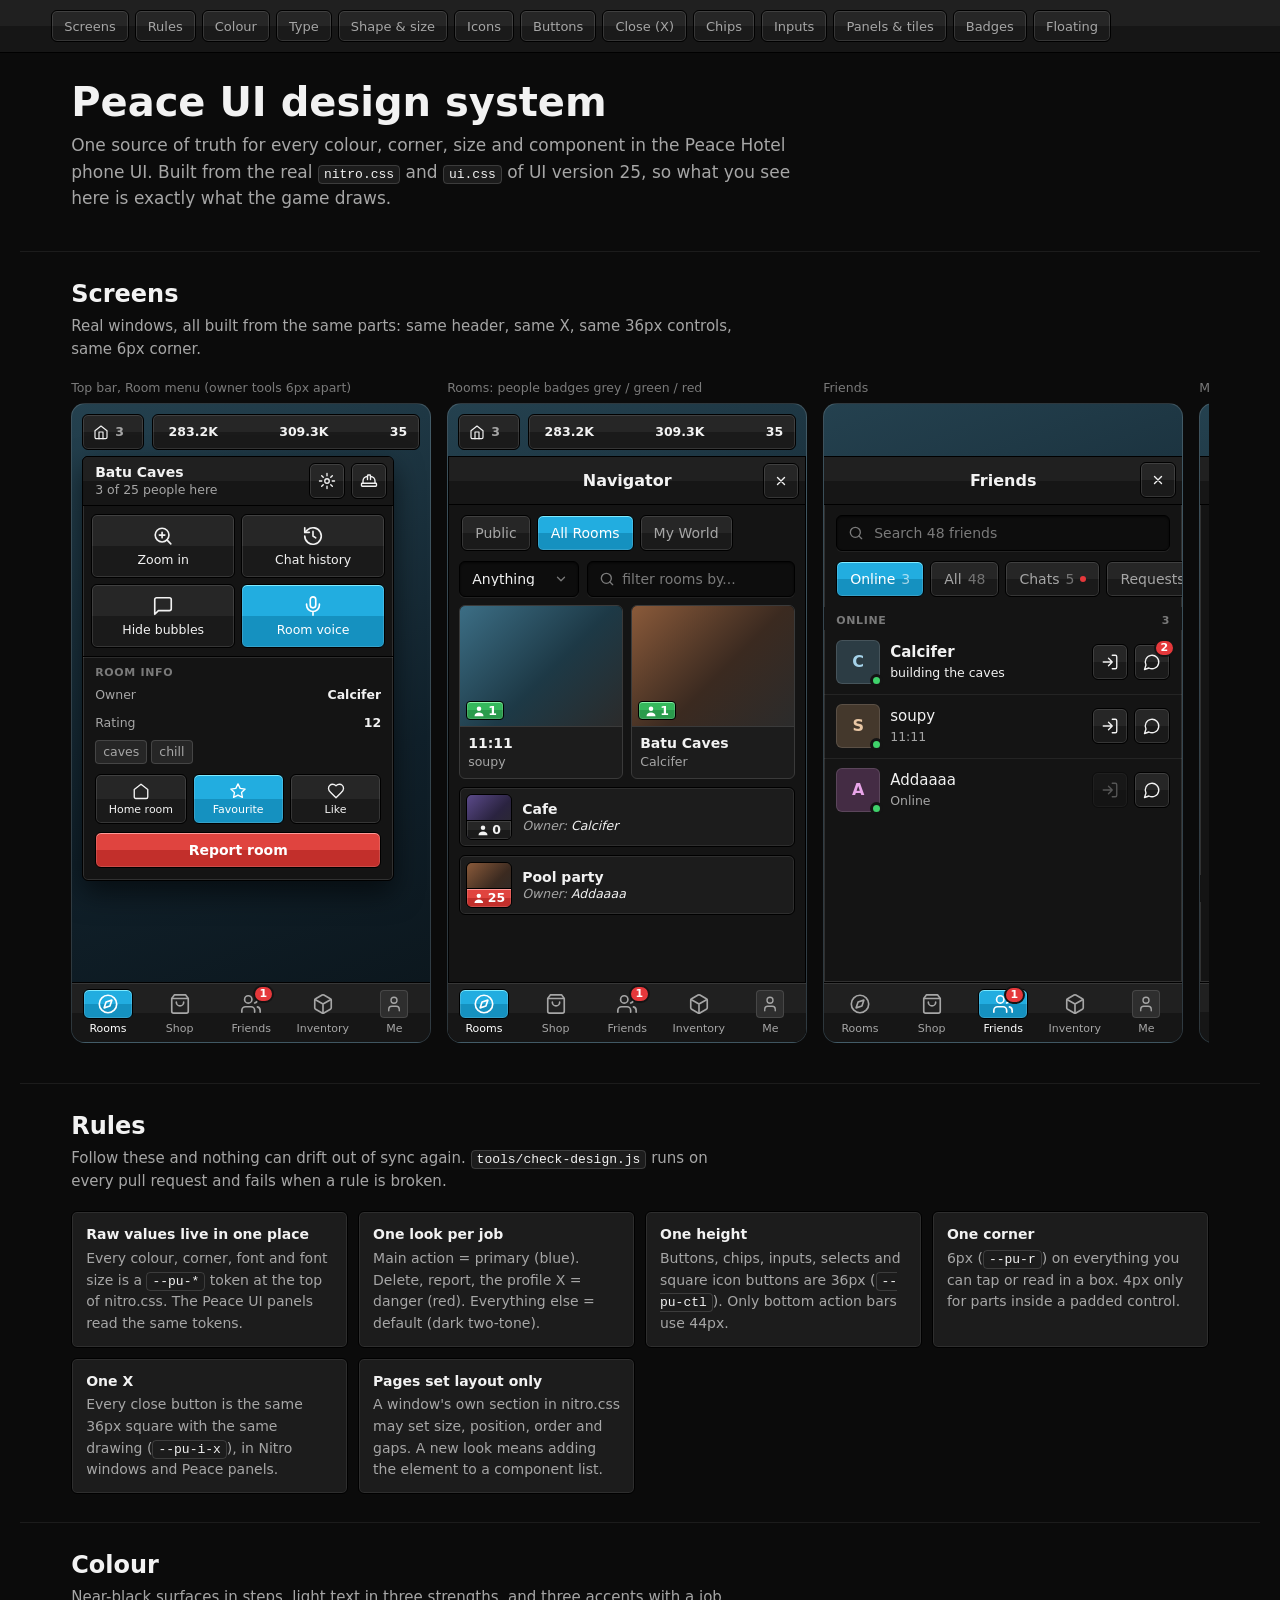
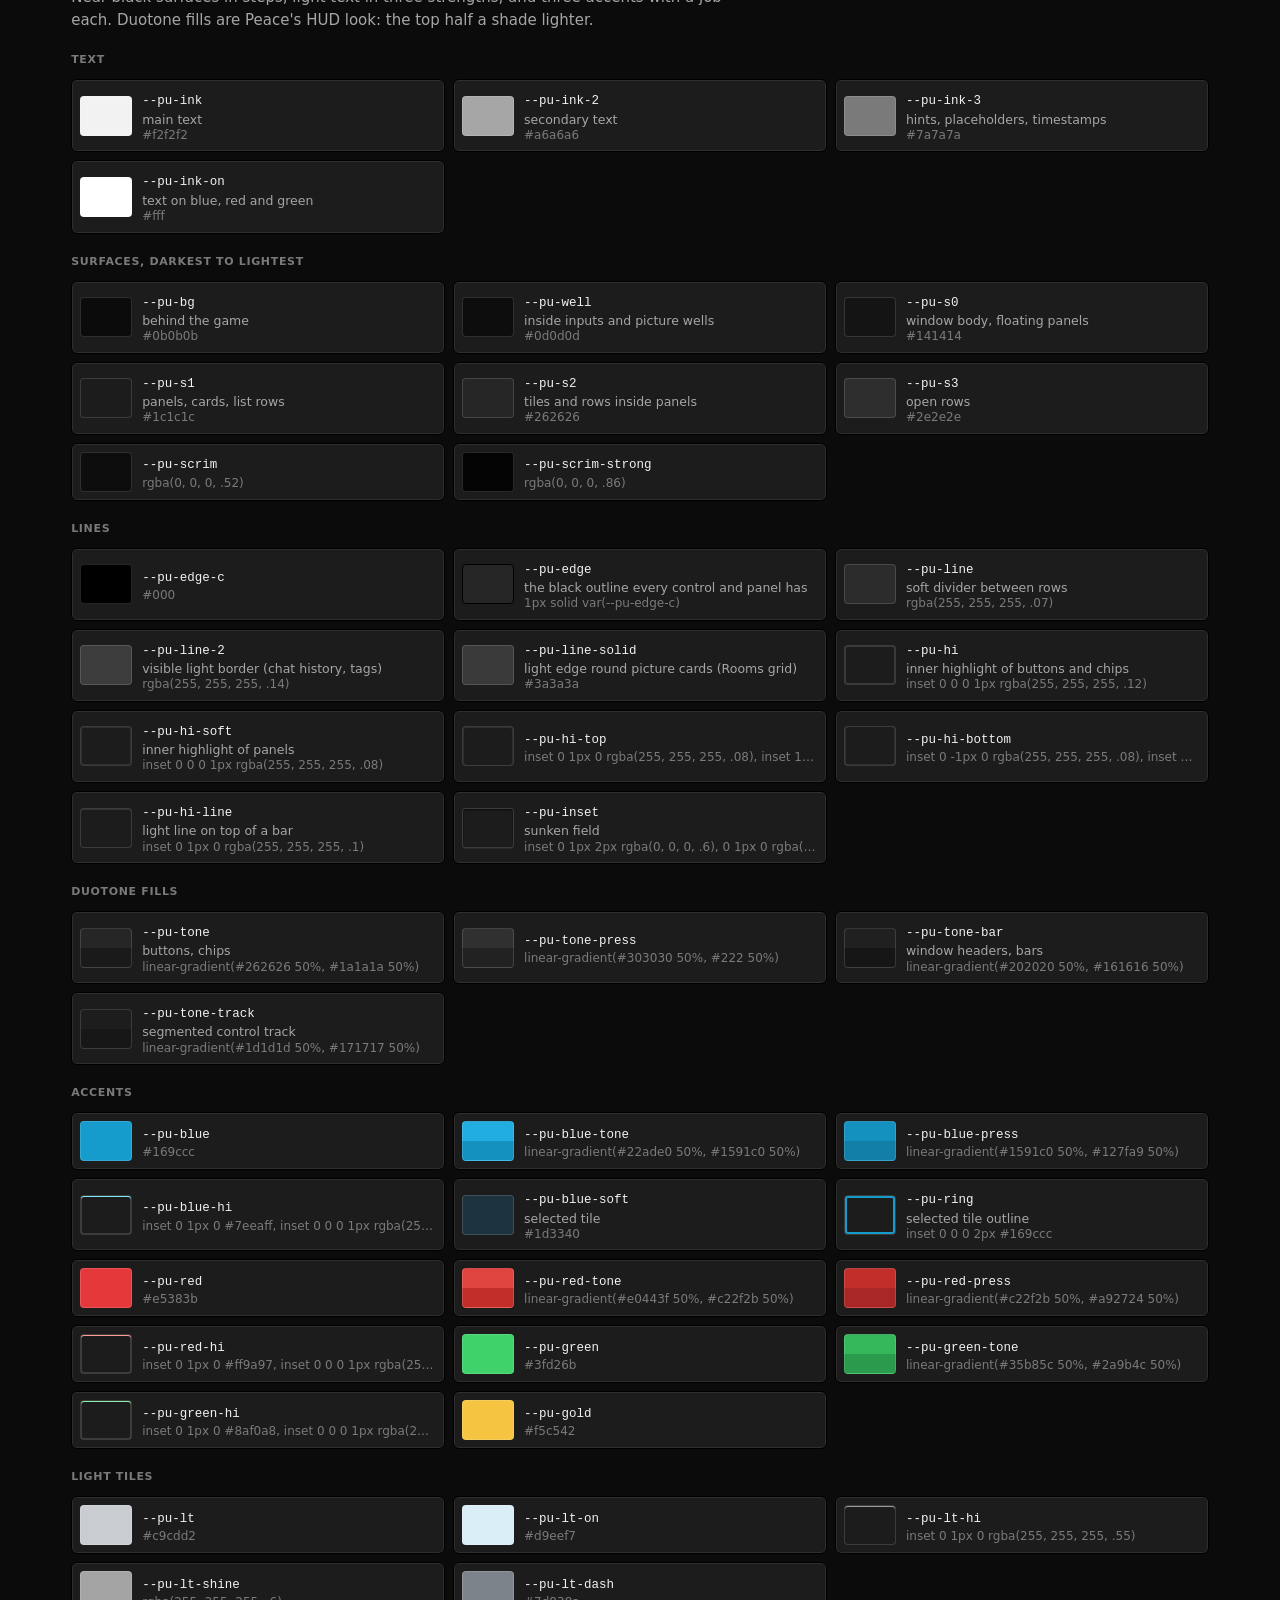
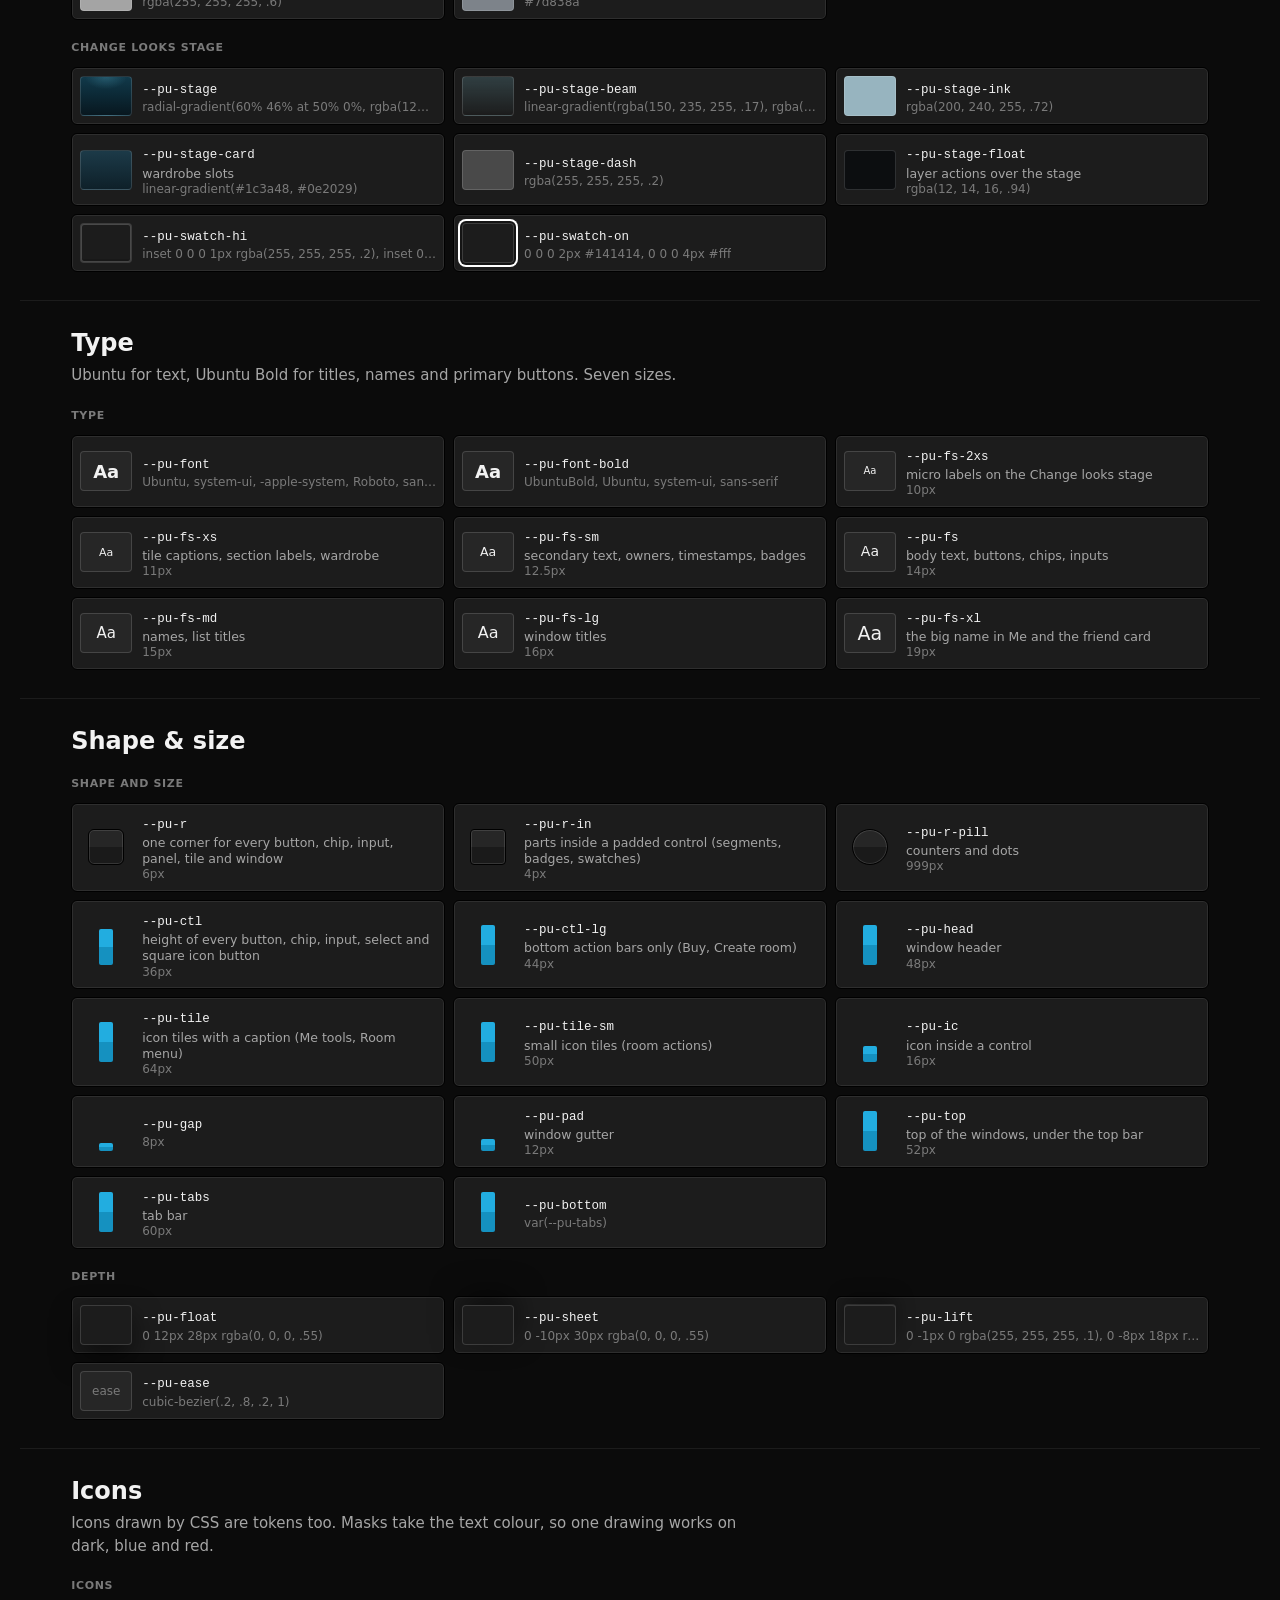
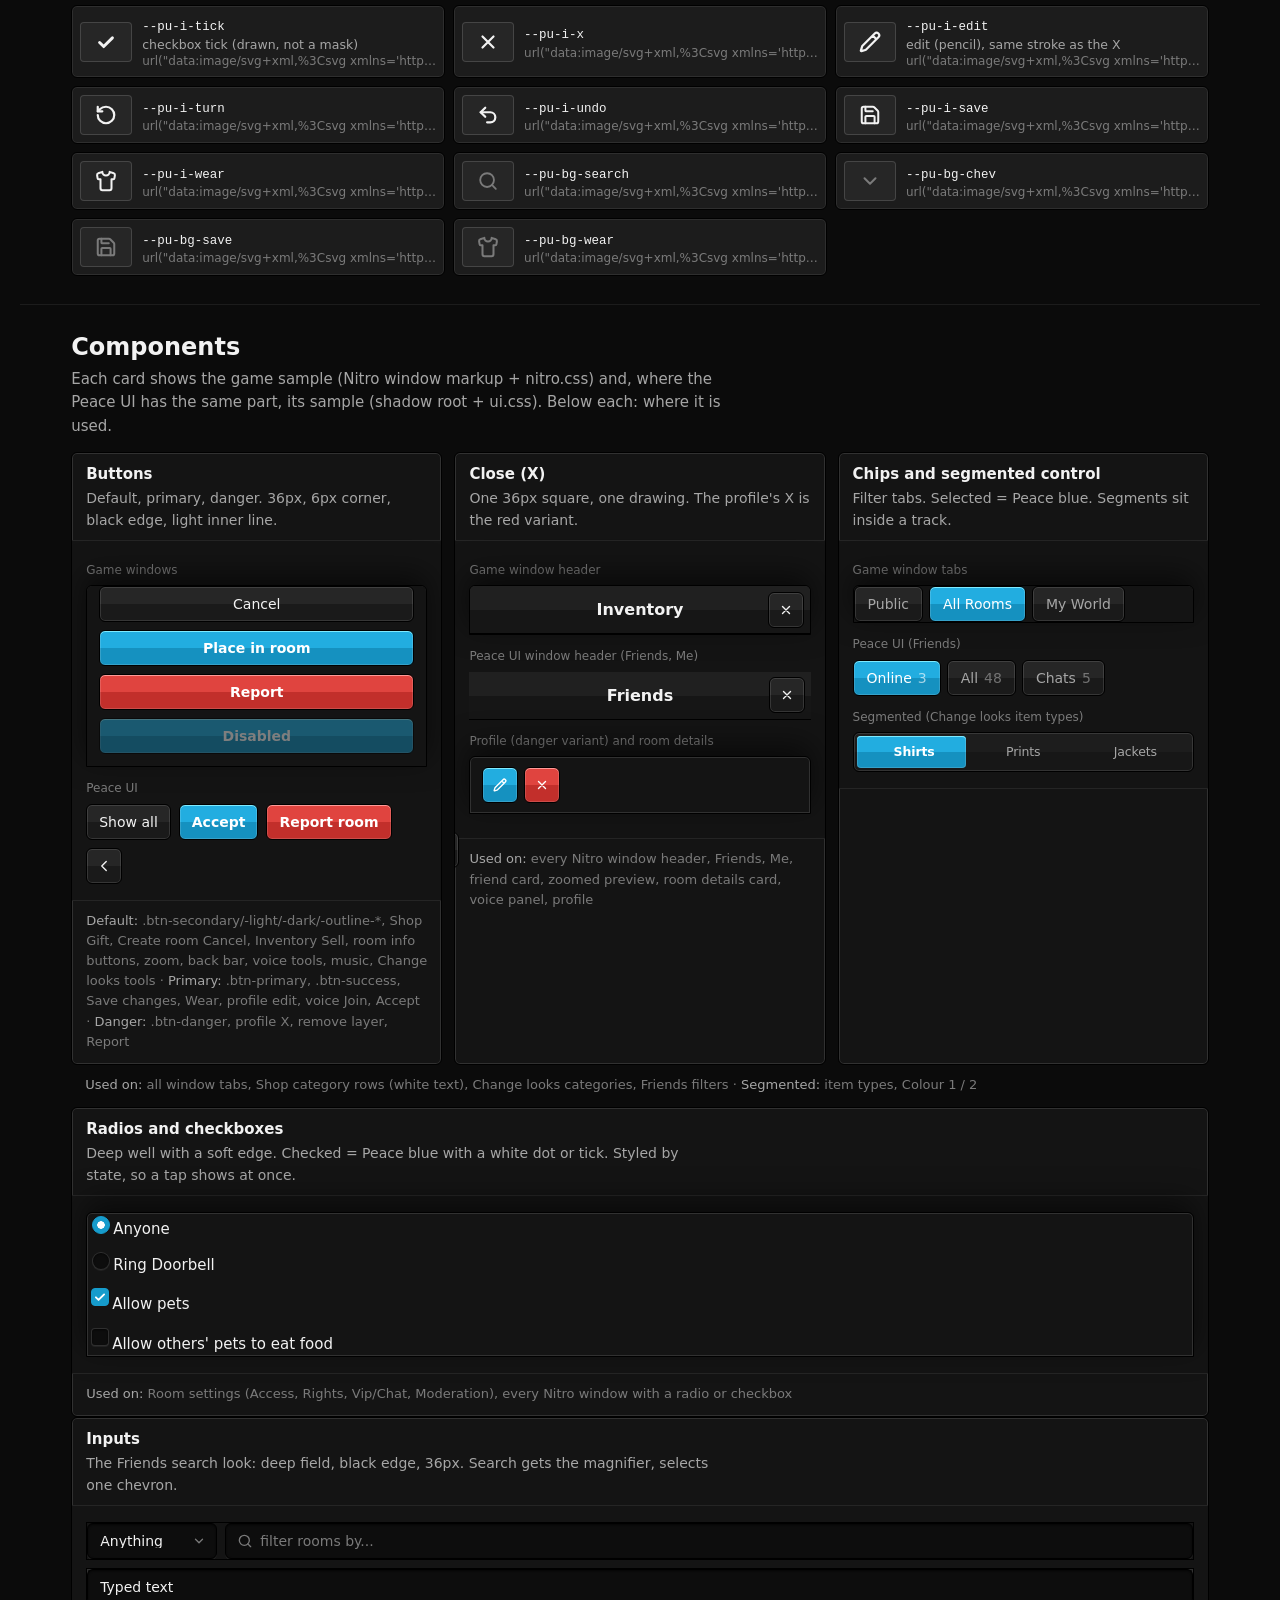
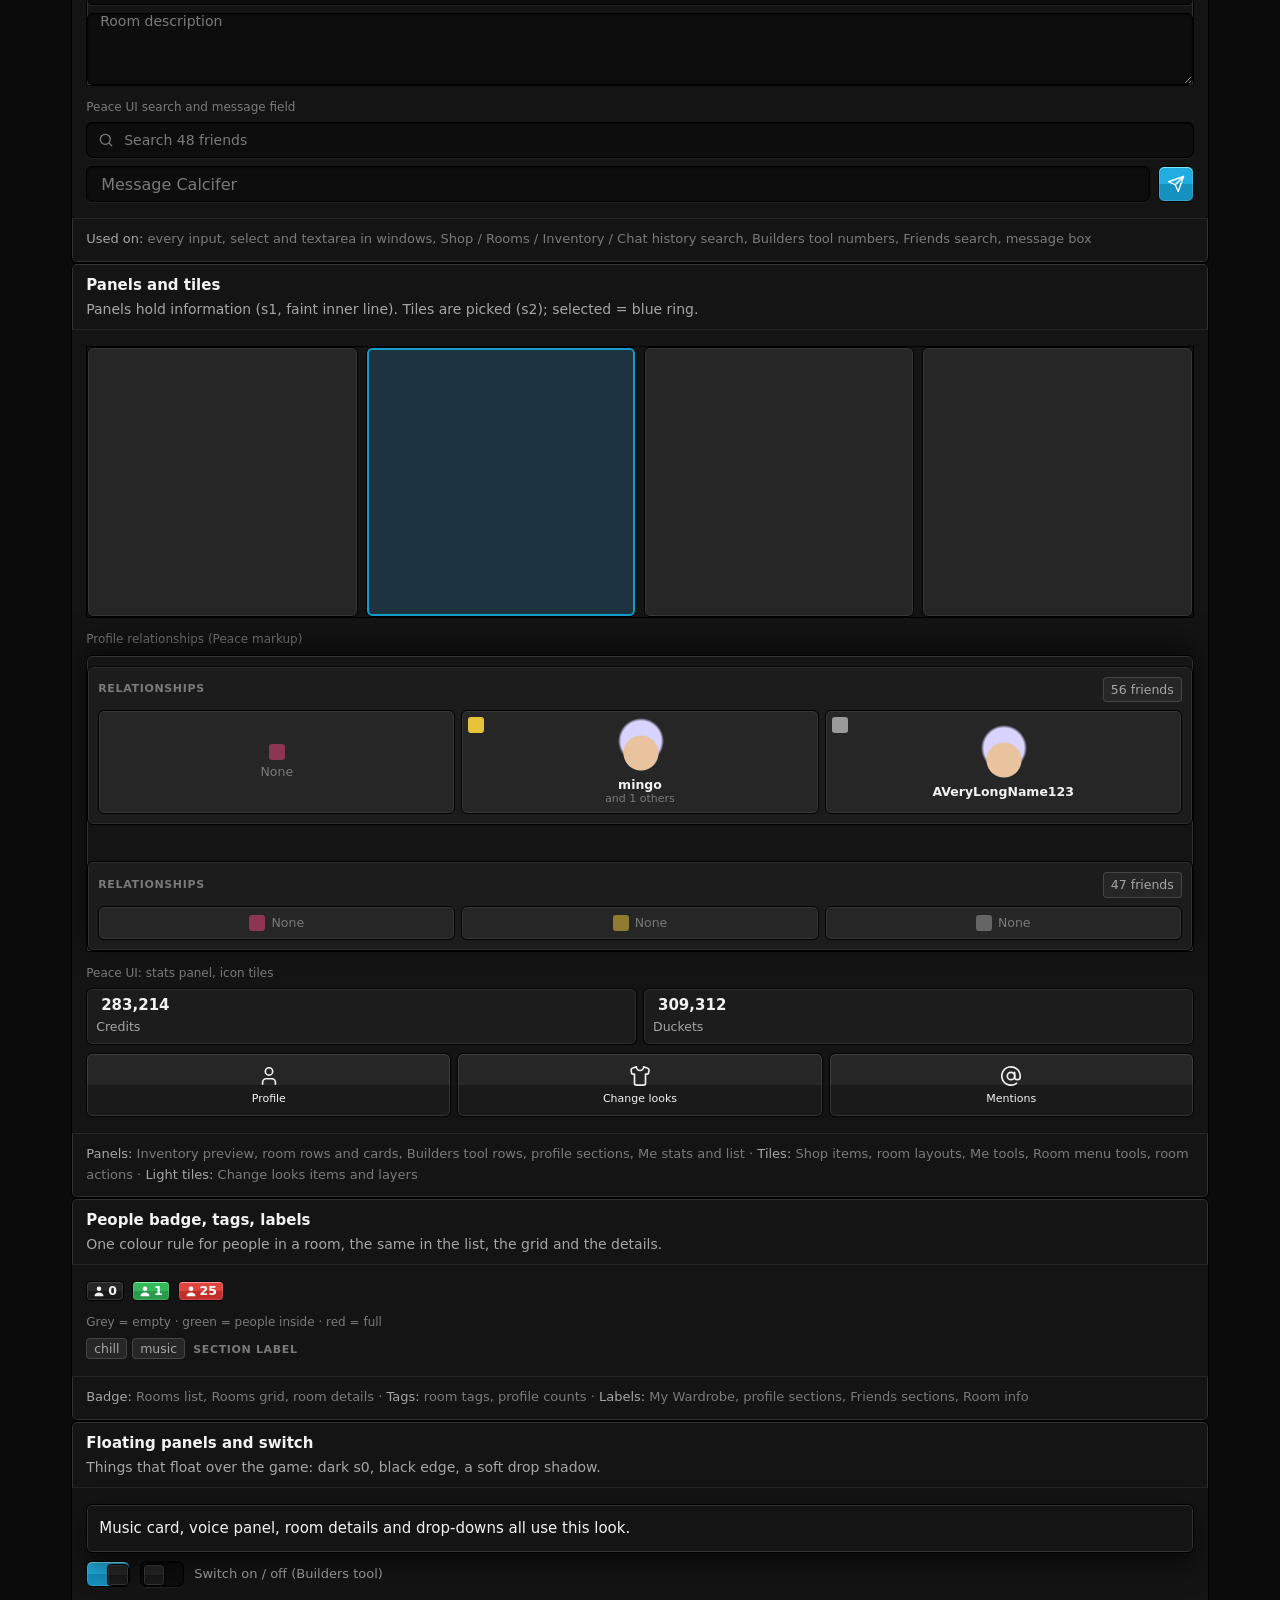
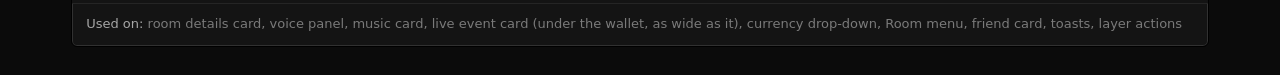
==== commit ad3797ce: "v25: Settings and Help in the Me sheet Peace UI hides Peace's wallet, and its Help and Settings butt" ====
--- a/storybook/index.html
+++ b/storybook/index.html
@@ -1387,7 +1387,7 @@
 
 <section class="sb-band">
   <h1>Peace UI design system</h1>
-  <p class="sb-lead">One source of truth for every colour, corner, size and component in the Peace Hotel phone UI. Built from the real <code>nitro.css</code> and <code>ui.css</code> of UI version 24, so what you see here is exactly what the game draws.</p>
+  <p class="sb-lead">One source of truth for every colour, corner, size and component in the Peace Hotel phone UI. Built from the real <code>nitro.css</code> and <code>ui.css</code> of UI version 25, so what you see here is exactly what the game draws.</p>
 </section>
 
 <section class="sb-band" id="screens">
